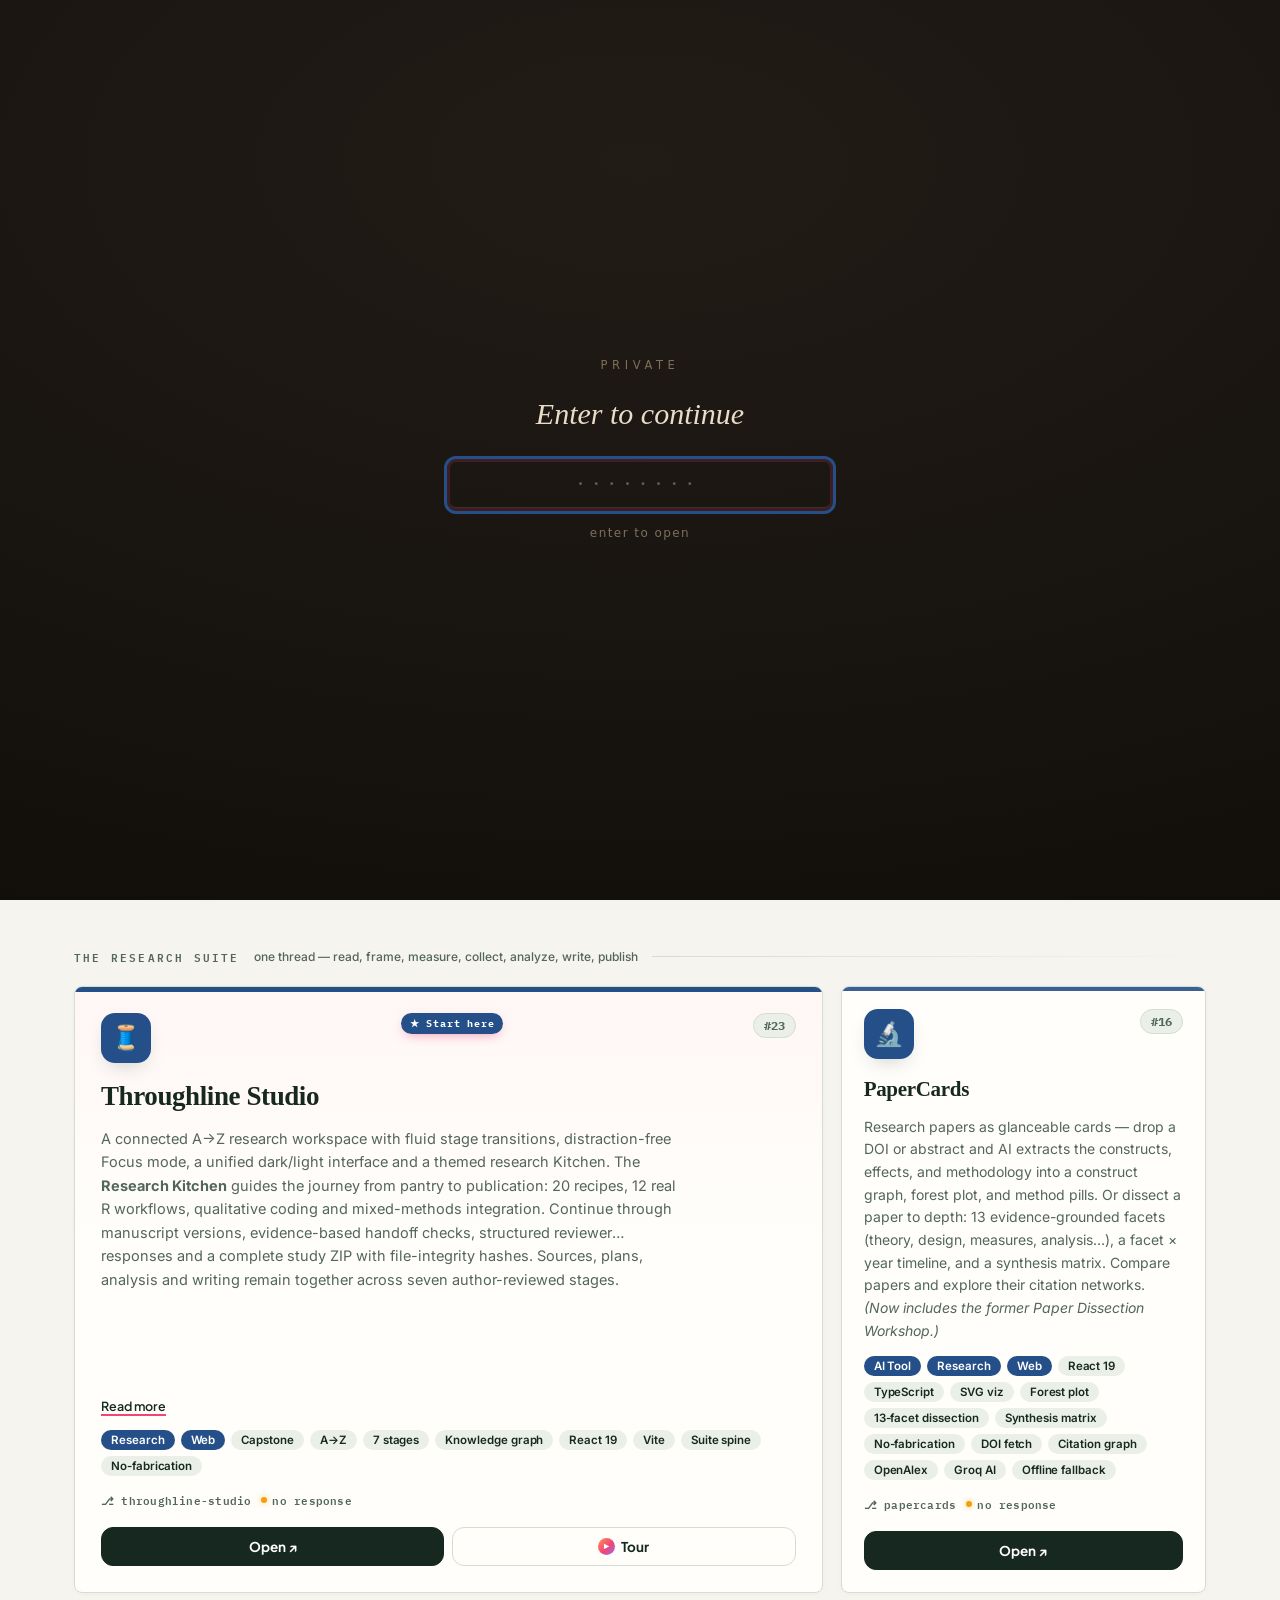
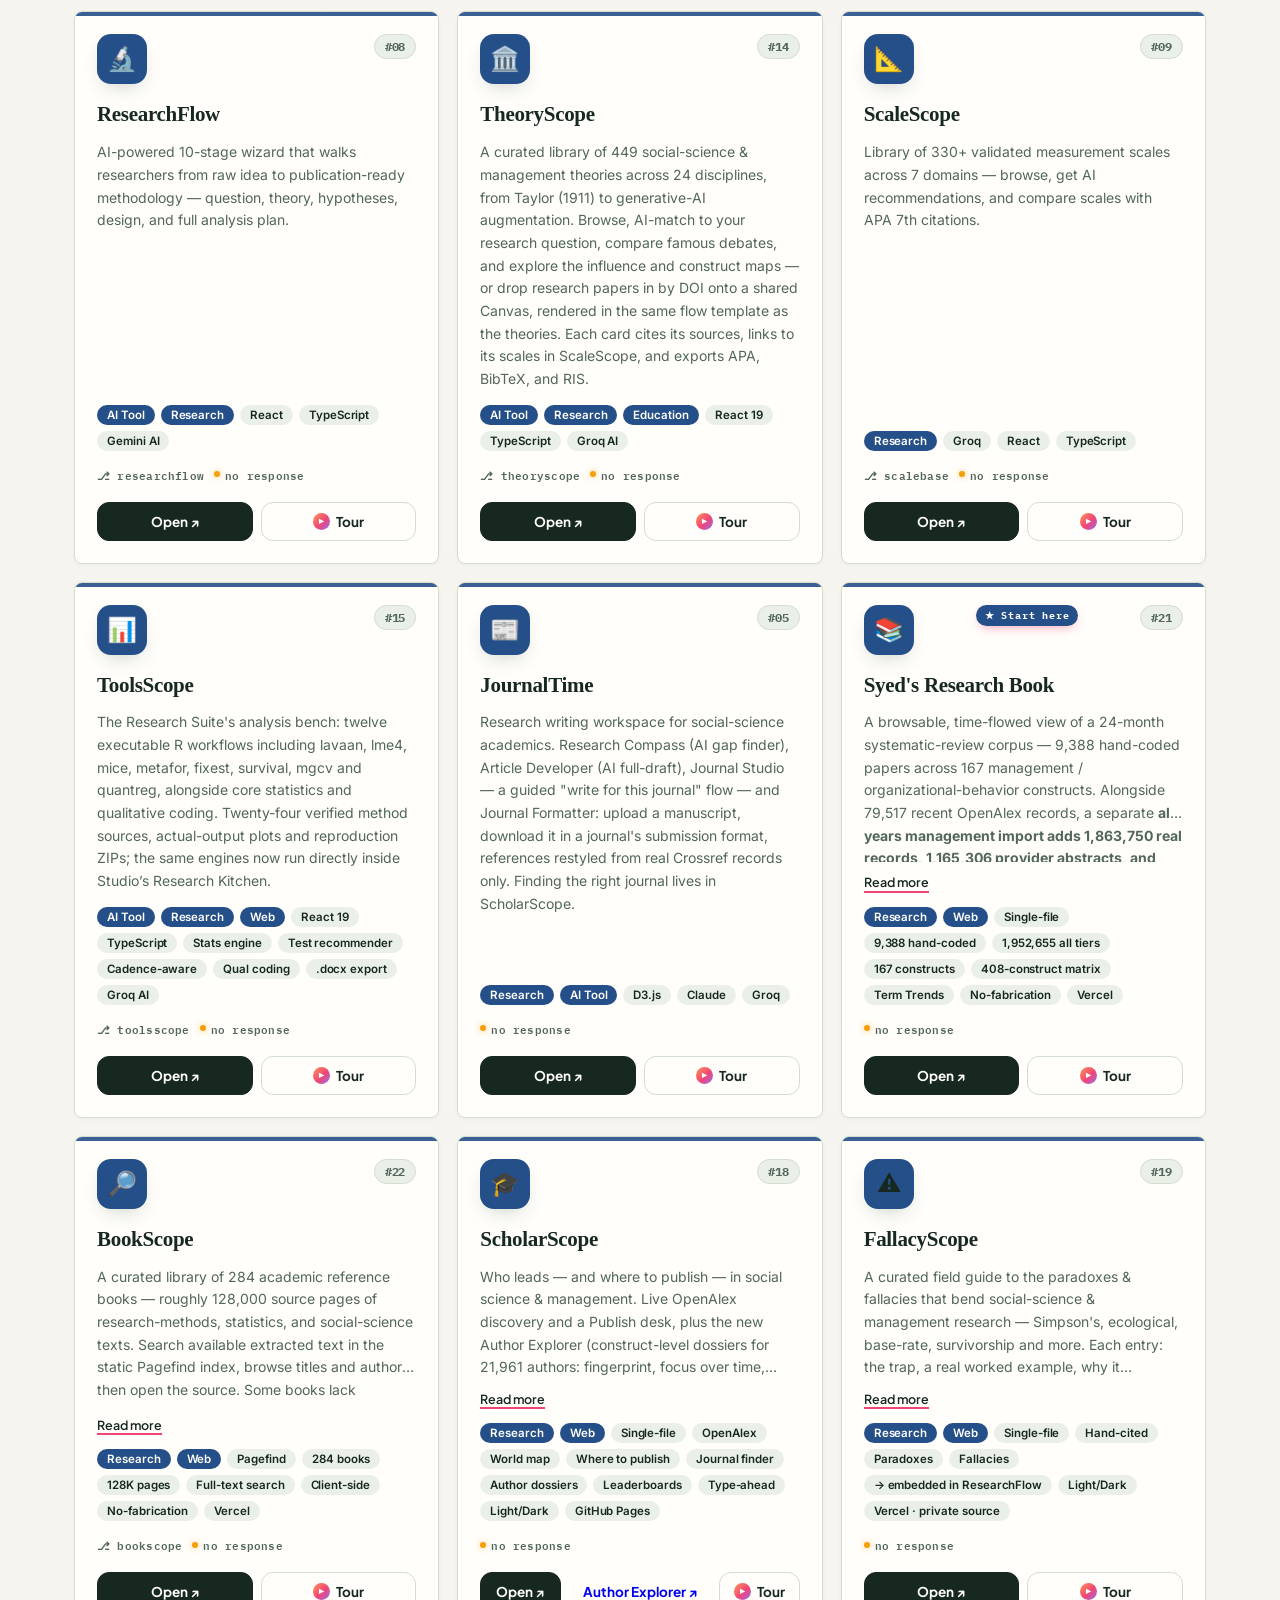
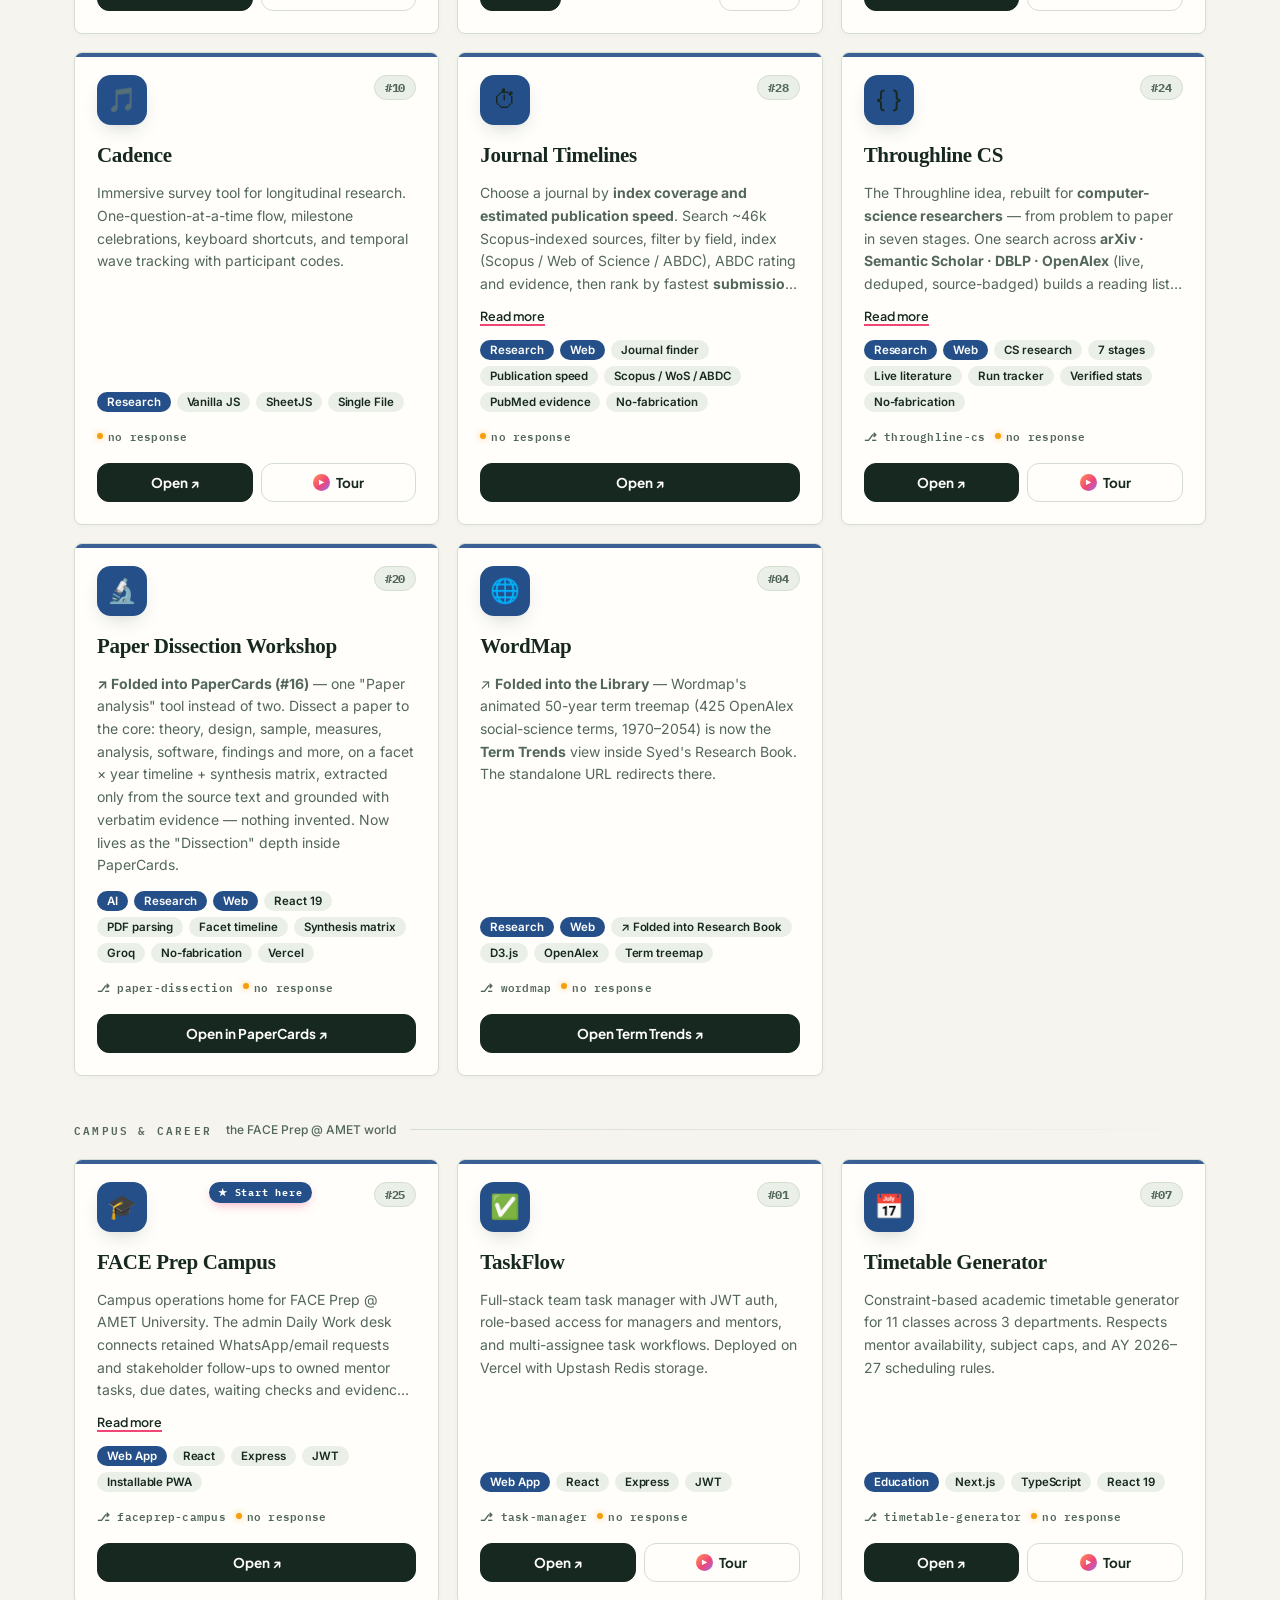
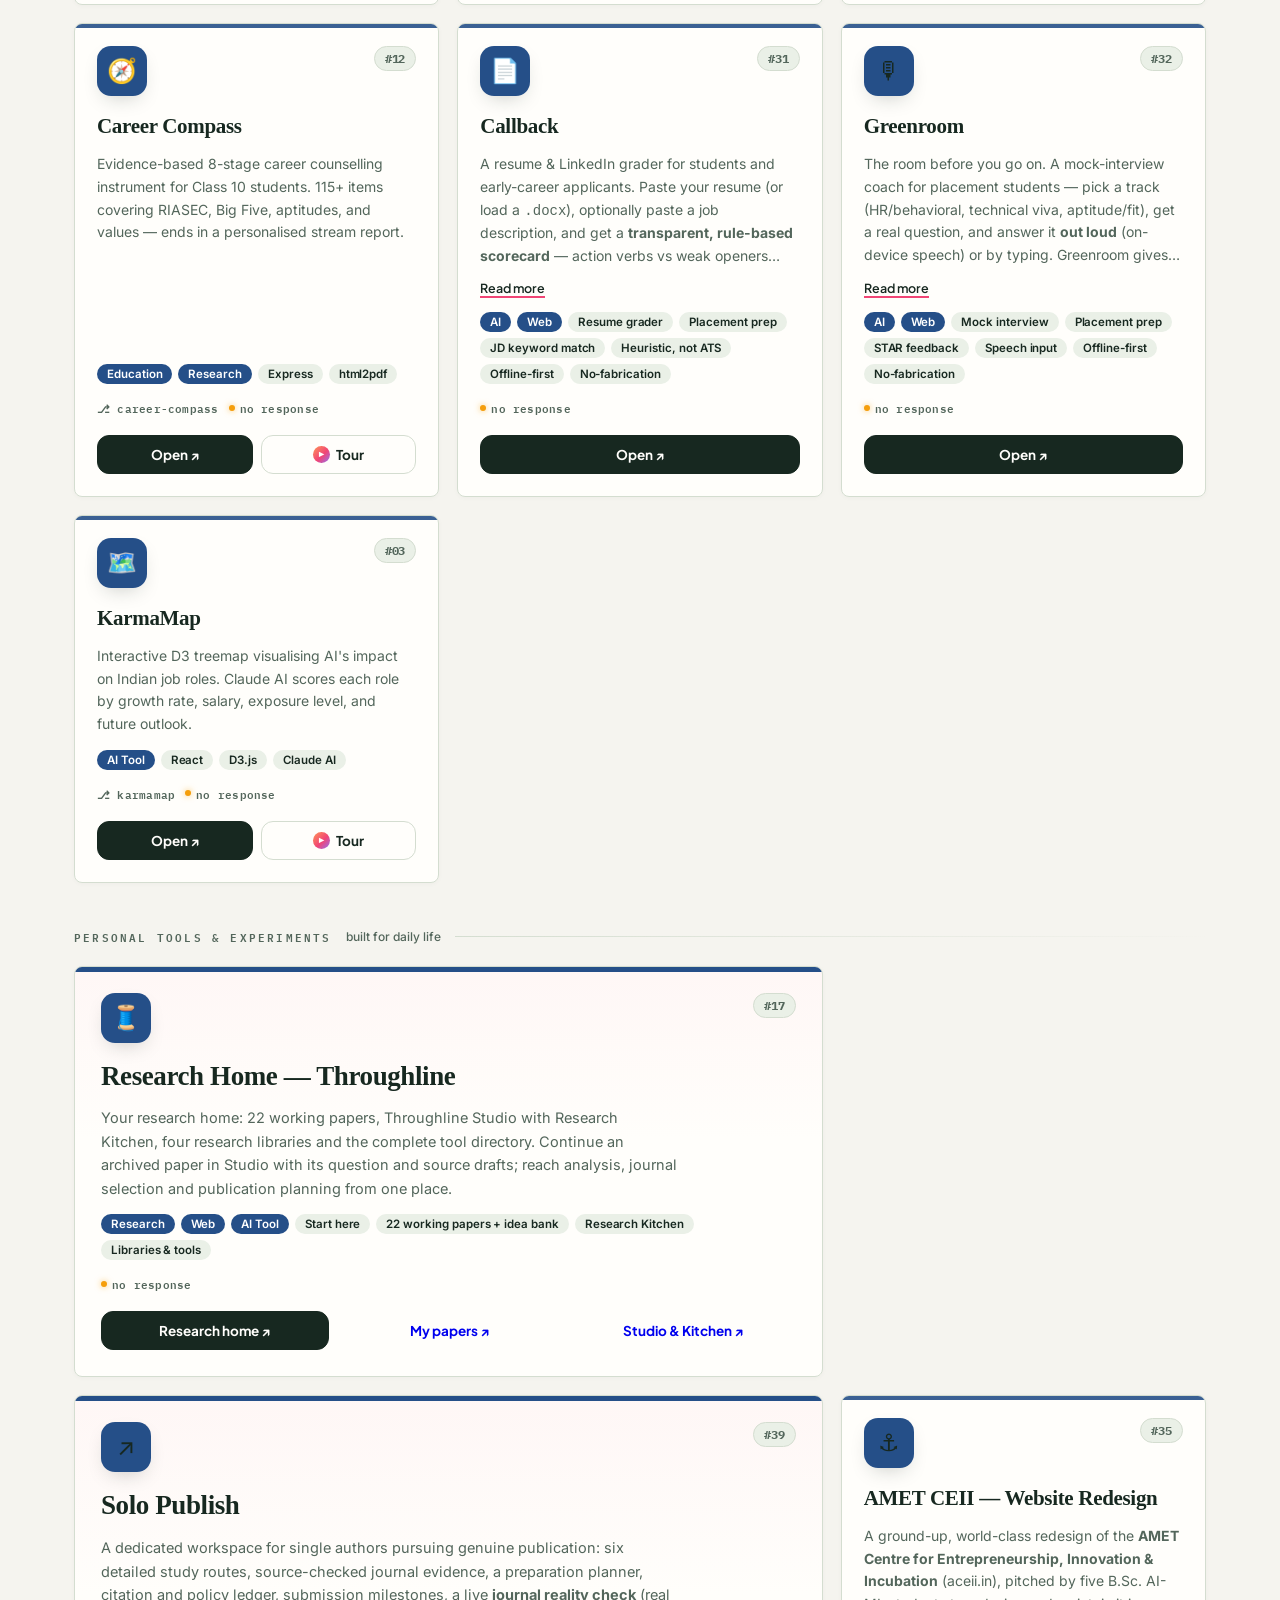
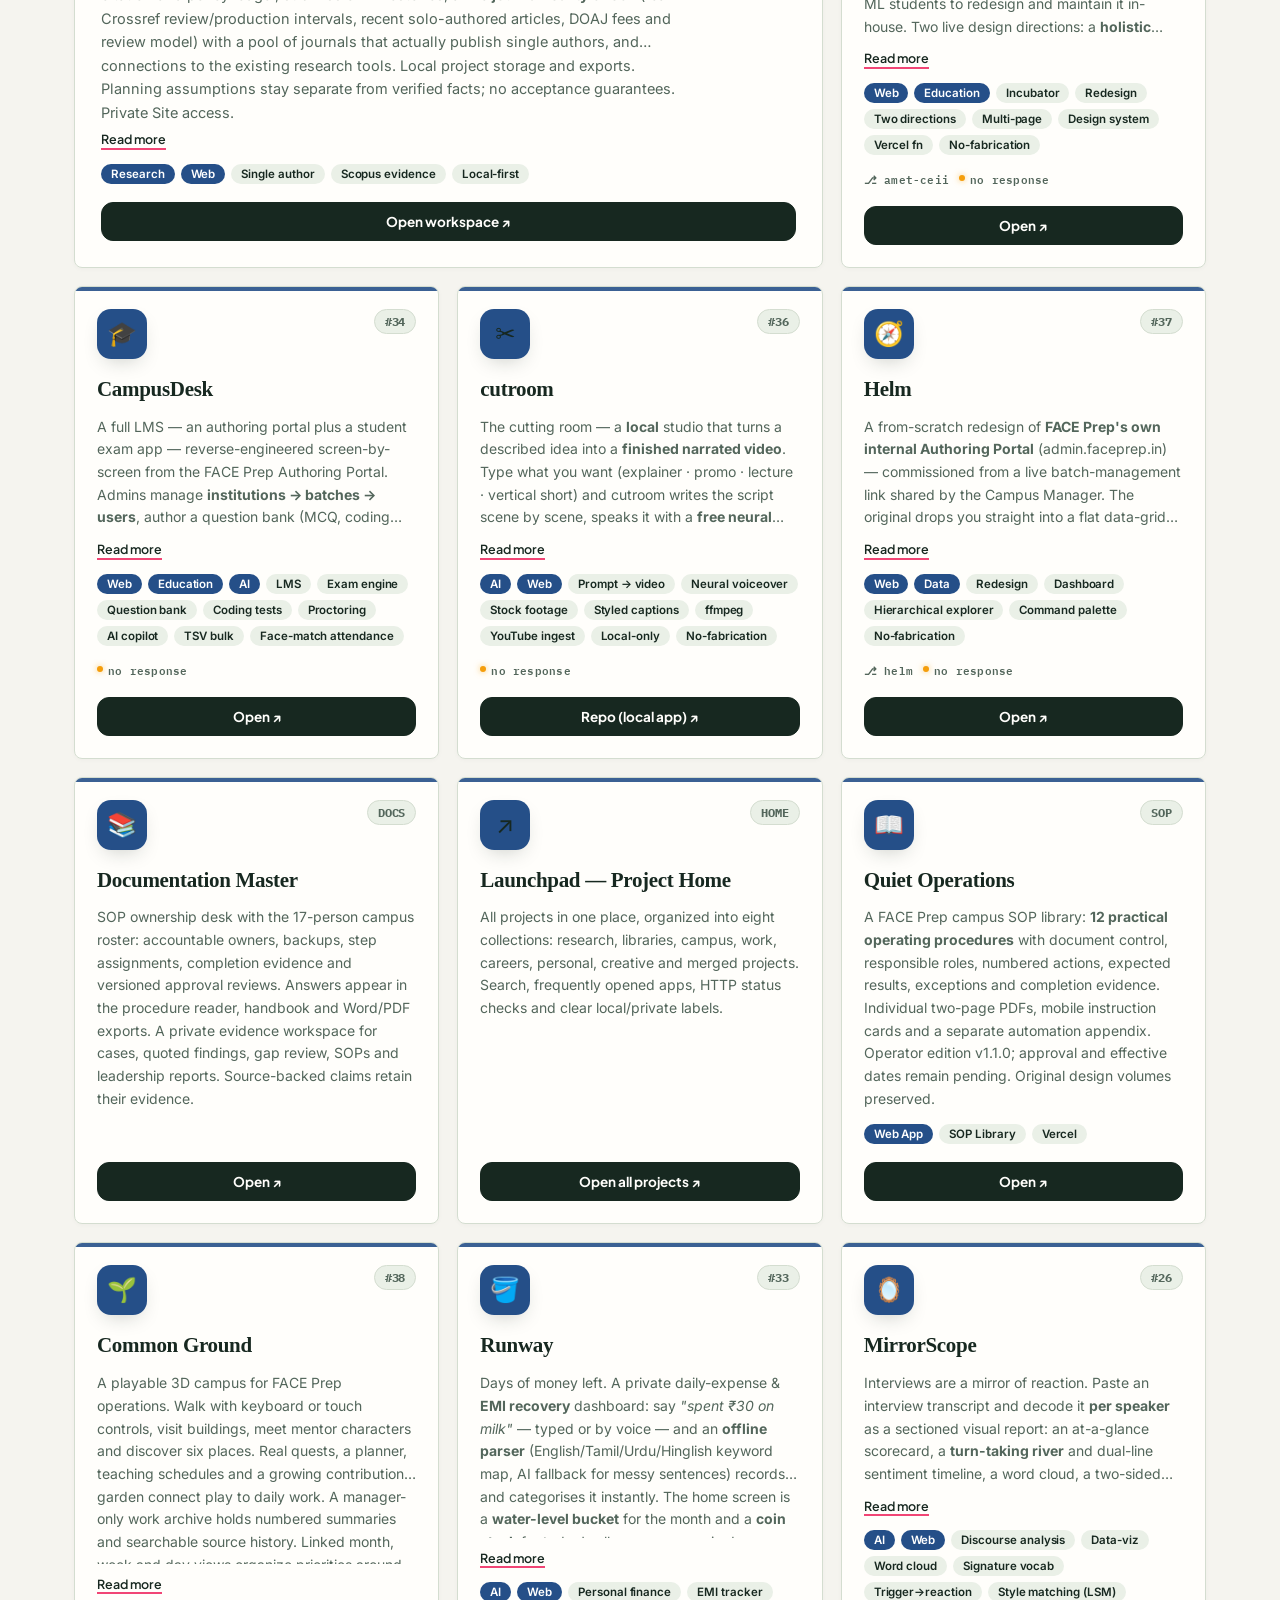
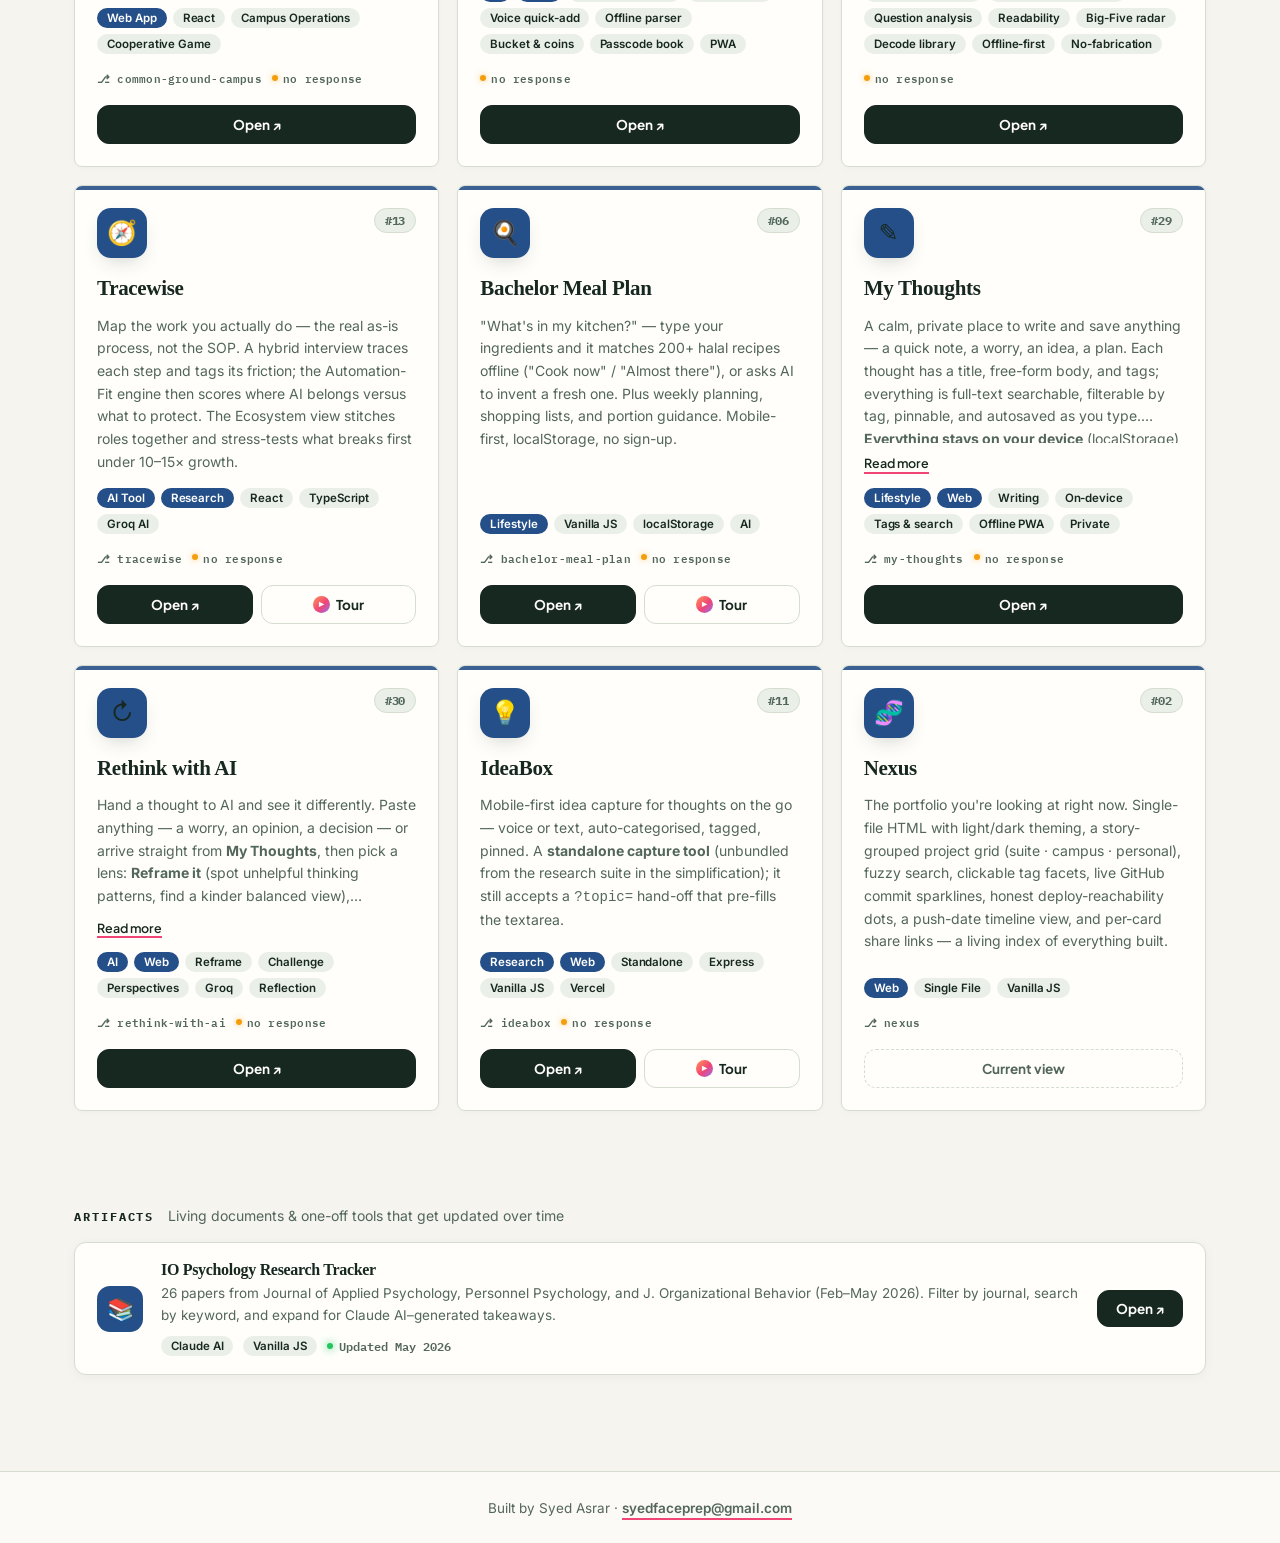
==== index.html @ e3b71770 "Point Research Book links at syeds-research-book.vercel.app (repo going private) Co-Authored-By: Cla" ====
<!DOCTYPE html>
<html data-product-design="2026" lang="en" data-theme="light">
<head>
  <meta charset="UTF-8">
  <meta name="viewport" content="width=device-width, initial-scale=1.0, viewport-fit=cover">
  <title>Nexus — Syed Asrar</title>
  <meta name="description" content="AI tools, research technology, and web applications by Syed Asrar — independently built projects spanning research methodology, productivity, and education.">
  <meta name="theme-color" content="#FBF7EF">
  <link rel="canonical" href="https://syahmedu.github.io/nexus/">
  <!-- Open Graph -->
  <meta property="og:type" content="website">
  <meta property="og:title" content="Nexus — Syed Asrar">
  <meta property="og:description" content="AI tools, research technology, and web applications by Syed Asrar — independently built projects spanning research methodology, productivity, and education.">
  <meta property="og:url" content="https://syahmedu.github.io/nexus/">
  <meta property="og:image" content="https://syahmedu.github.io/nexus/og.svg">
  <meta property="og:image:width" content="1200">
  <meta property="og:image:height" content="630">
  <meta property="og:site_name" content="Syed Asrar">
  <!-- Twitter -->
  <meta name="twitter:card" content="summary_large_image">
  <meta name="twitter:title" content="Nexus — Syed Asrar">
  <meta name="twitter:description" content="AI tools, research technology, and web applications — independently built projects.">
  <meta name="twitter:image" content="https://syahmedu.github.io/nexus/og.svg">
  <meta name="twitter:image:alt" content="Nexus — the portfolio of Syed Asrar: AI, research, and web projects.">
  <meta name="robots" content="index, follow, max-image-preview:large">
  <meta name="author" content="Syed Ahmed">
  <script type="application/ld+json">
  {
    "@context": "https://schema.org",
    "@type": "ProfilePage",
    "url": "https://syahmedu.github.io/nexus/",
    "name": "Nexus — Syed Asrar",
    "inLanguage": "en",
    "mainEntity": {
      "@type": "Person",
      "name": "Syed Asrar",
      "url": "https://syahmedu.github.io/nexus/",
      "description": "Builder of AI tools, research technology, and web applications — independently built projects across research methodology, productivity, and education.",
      "knowsAbout": ["research methodology", "AI applications", "social science", "web development"]
    }
  }
  </script>
  <link rel="icon" href="data:image/svg+xml,<svg xmlns='http://www.w3.org/2000/svg' viewBox='0 0 32 32'><rect width='32' height='32' rx='9' fill='url(%23g)'/><text x='50%25' y='56%25' dominant-baseline='middle' text-anchor='middle' font-family='system-ui' font-weight='900' font-size='18' fill='white'>N</text><defs><linearGradient id='g' x1='0' y1='0' x2='1' y2='1'><stop offset='0%25' stop-color='%23ff8a3d'/><stop offset='50%25' stop-color='%23f02e65'/><stop offset='100%25' stop-color='%237c3aed'/></linearGradient></defs></svg>" type="image/svg+xml">
  <link rel="preconnect" href="https://fonts.googleapis.com">
  <link rel="preconnect" href="https://fonts.gstatic.com" crossorigin>
  <link href="https://fonts.googleapis.com/css2?family=Fraunces:ital,opsz,wght,SOFT,WONK@0,9..144,400..700,0,0;1,9..144,400..600,0,1&family=Inter:wght@400;500;600;700&family=Plus+Jakarta+Sans:wght@500;600;700;800&family=IBM+Plex+Mono:wght@400;500;600&display=swap" rel="stylesheet">

  <!-- pre-paint theme to avoid flash -->
  <script>(function(){try{var t=localStorage.getItem('syed-theme');if(t==='dark'||t==='light')document.documentElement.setAttribute('data-theme',t);}catch(e){}})();</script>

  <style>
    *, *::before, *::after { margin: 0; padding: 0; box-sizing: border-box; }

    :root, [data-theme="light"] {
      --bg:        #FBF7EF;
      --bg-2:      #FFFFFF;
      --bg-soft:   #F3EEE3;
      --ink:       #0E0E18;
      --ink-2:     #3C3C48;
      --ink-3:     #6F6F7E;
      --muted:     #9C9CAB;
      --border:    rgba(14,14,24,.08);
      --border-strong: rgba(14,14,24,.14);
      --card:      #FFFFFF;
      --chip:      #F1ECDF;
      --chip-ink:  #4A4136;
      --shadow:    0 10px 30px -14px rgba(20,12,40,.12), 0 2px 6px rgba(20,12,40,.04);
      --shadow-h:  0 26px 60px -22px rgba(240,46,101,.30), 0 8px 20px rgba(20,12,40,.10);
      --ring:      rgba(240,46,101,.35);
      --grid-dot:  rgba(20,12,40,.05);
      --blob-1:    radial-gradient(circle, rgba(255,150,86,.46), transparent 65%);
      --blob-2:    radial-gradient(circle, rgba(241,69,117,.38), transparent 65%);
      --blob-3:    radial-gradient(circle, rgba(146,112,244,.34), transparent 65%);
    }
    [data-theme="dark"] {
      --bg:        #0A0A12;
      --bg-2:      #11111C;
      --bg-soft:   #161624;
      --ink:       #F4F2EC;
      --ink-2:     #C9C7C0;
      --ink-3:     #8B8A93;
      --muted:     #5F5E68;
      --border:    rgba(255,255,255,.08);
      --border-strong: rgba(255,255,255,.16);
      --card:      #15151F;
      --chip:      rgba(255,255,255,.06);
      --chip-ink:  #D6D4CC;
      --shadow:    0 10px 30px -14px rgba(0,0,0,.55), 0 2px 6px rgba(0,0,0,.30);
      --shadow-h:  0 30px 60px -22px rgba(240,46,101,.40), 0 8px 20px rgba(0,0,0,.55);
      --ring:      rgba(240,46,101,.45);
      --grid-dot:  rgba(255,255,255,.045);
      --blob-1:    radial-gradient(circle, rgba(255,150,86,.26), transparent 65%);
      --blob-2:    radial-gradient(circle, rgba(241,69,117,.24), transparent 65%);
      --blob-3:    radial-gradient(circle, rgba(146,112,244,.28), transparent 65%);
    }

    /* shared tokens — half-pastel: midway between original vivid and full pastel */
    :root {
      --grad-warm: linear-gradient(135deg,#FF9656 0%,#F14575 55%,#9270F4 100%);
      --grad-cool: linear-gradient(135deg,#40DDF2 0%,#9270F4 100%);
      --grad-sun:  linear-gradient(135deg,#FFC179 0%,#F17F3C 100%);
      --grad-pink: linear-gradient(135deg,#F47FBE 0%,#F14575 100%);
      --grad-mint: linear-gradient(135deg,#40DDF2 0%,#22C58D 100%);
      --grad-iris: linear-gradient(135deg,#9270F4 0%,#5592F7 100%);
      --r-sm: 10px; --r: 18px; --r-lg: 24px; --r-xl: 32px;
    }

    html { scroll-behavior: smooth; }
    body {
      background: var(--bg);
      color: var(--ink-2);
      font-family: 'Inter', system-ui, sans-serif;
      min-height: 100vh;
      overflow-x: hidden;
      -webkit-font-smoothing: antialiased;
      transition: background-color .3s ease, color .3s ease;
    }

    /* ── Decorative background blobs + dot grid ─────────────── */
    .bg-fx {
      position: fixed; inset: 0; z-index: 0; pointer-events: none; overflow: hidden;
    }
    .blob {
      position: absolute; border-radius: 50%; filter: blur(80px); opacity: 1;
      transition: opacity .3s ease;
    }
    .b1 { width: 540px; height: 540px; background: var(--blob-1); top: -180px; left: -120px; animation: drift1 26s ease-in-out infinite; }
    .b2 { width: 640px; height: 640px; background: var(--blob-2); bottom: -260px; right: -180px; animation: drift2 32s ease-in-out infinite; }
    .b3 { width: 460px; height: 460px; background: var(--blob-3); top: 40%; left: 55%; animation: drift3 38s ease-in-out infinite; }
    @keyframes drift1 { 0%,100%{transform:translate(0,0) scale(1)} 50%{transform:translate(60px,80px) scale(1.08)} }
    @keyframes drift2 { 0%,100%{transform:translate(0,0) scale(1)} 50%{transform:translate(-80px,-60px) scale(1.06)} }
    @keyframes drift3 { 0%,100%{transform:translate(-50%,-50%) scale(1)} 50%{transform:translate(-50%,-50%) scale(1.18)} }
    .dots {
      position: absolute; inset: 0;
      background-image: radial-gradient(var(--grid-dot) 1px, transparent 1px);
      background-size: 28px 28px;
    }

    .wrap {
      position: relative; z-index: 1;
      max-width: 1180px; margin: 0 auto; padding: 0 24px;
    }

    /* ── Syed Brand Bar (themed) ───────────────────────────── */
    .syed-bar {
      position: sticky; top: 0; z-index: 9999;
      display: flex; align-items: center; gap: 12px;
      padding: 0 22px; height: 52px;
      background: color-mix(in srgb, var(--bg-2) 78%, transparent);
      backdrop-filter: blur(20px) saturate(150%);
      -webkit-backdrop-filter: blur(20px) saturate(150%);
      border-bottom: 1px solid var(--border);
      font-family: 'Plus Jakarta Sans', 'Inter', system-ui, sans-serif;
      transition: background-color .3s ease, border-color .3s ease;
    }
    .syed-bar-logo { display: flex; align-items: center; gap: 10px; text-decoration: none; transition: opacity .15s; }
    .syed-bar-logo:hover { opacity: .8; }
    .syed-mark {
      width: 30px; height: 30px; border-radius: 9px;
      background: var(--grad-warm);
      display: inline-flex; align-items: center; justify-content: center;
      font-size: .82rem; font-weight: 800; color: #fff; flex-shrink: 0;
      box-shadow: 0 4px 14px -4px rgba(240,46,101,.55);
      animation: markPulse 5s ease-in-out infinite;
    }
    @keyframes markPulse { 0%,100%{box-shadow:0 4px 14px -4px rgba(240,46,101,.45)} 50%{box-shadow:0 6px 24px -4px rgba(124,58,237,.55)} }
    .syed-name { font-size: .95rem; font-weight: 800; color: var(--ink); letter-spacing: -.02em; }
    .syed-divider { width: 1px; height: 18px; background: var(--border); margin: 0 4px; flex-shrink: 0; }
    .syed-project { font-size: .78rem; color: var(--ink-3); font-weight: 500; letter-spacing: .01em; overflow: hidden; text-overflow: ellipsis; white-space: nowrap; flex: 1; min-width: 0; }
    .syed-links { display: flex; align-items: center; margin-left: auto; gap: 2px; flex-shrink: 0; }
    .syed-link {
      font-size: .78rem; font-weight: 600; color: var(--ink-3);
      text-decoration: none; padding: 6px 12px; border-radius: 999px;
      transition: color .15s, background .15s; white-space: nowrap;
    }
    .syed-link:hover { color: var(--ink); background: var(--bg-soft); }
    .syed-link-all {
      font-weight: 700; color: #fff !important;
      background: var(--grad-warm);
      padding: 6px 14px; border-radius: 999px;
      box-shadow: 0 6px 16px -6px rgba(240,46,101,.55);
    }
    .syed-link-all:hover { opacity: .9; background: var(--grad-warm); }
    .theme-toggle {
      width: 34px; height: 34px; border-radius: 999px;
      display: inline-flex; align-items: center; justify-content: center;
      background: var(--bg-soft); border: 1px solid var(--border);
      color: var(--ink-2); cursor: pointer; font-size: 1rem;
      transition: background .15s, color .15s, transform .2s;
      margin-left: 4px; flex-shrink: 0;
    }
    .theme-toggle:hover { color: var(--ink); transform: rotate(15deg); }
    .theme-toggle .sun, .theme-toggle .moon { display: none; }
    [data-theme="light"] .theme-toggle .moon { display: inline; }
    [data-theme="dark"] .theme-toggle .sun { display: inline; }
    @media(max-width:760px){
      .syed-links { display: none; }
      .syed-bar { padding: 0 14px; }
    }

    /* ── Hero ──────────────────────────────────────────────── */
    .hero { padding: 96px 0 56px; text-align: left; max-width: 920px; }
    .hero-pill {
      display: inline-flex; align-items: center; gap: 8px;
      padding: 7px 14px; border-radius: 999px;
      background: var(--bg-2); border: 1px solid var(--border);
      font-size: .72rem; font-weight: 700; color: var(--ink-2);
      text-transform: uppercase; letter-spacing: .14em;
      margin-bottom: 28px; box-shadow: var(--shadow);
    }
    .hero-pill::before {
      content: ''; width: 7px; height: 7px; border-radius: 50%;
      background: var(--grad-warm);
      box-shadow: 0 0 12px rgba(240,46,101,.6);
    }
    .hero-h {
      font-family: 'Plus Jakarta Sans', system-ui, sans-serif;
      font-size: clamp(48px, 9vw, 104px);
      font-weight: 800; letter-spacing: -.04em; line-height: .98;
      color: var(--ink); margin-bottom: 22px;
    }
    .hero-h .grad {
      font-family: 'Fraunces', Georgia, serif; font-style: italic; font-weight: 500;
      font-variation-settings: 'SOFT' 100, 'WONK' 1; letter-spacing: -.02em;
      background: var(--grad-warm);
      -webkit-background-clip: text; background-clip: text; -webkit-text-fill-color: transparent;
      color: transparent;
    }
    .hero-h .grad-cool {
      font-family: 'Fraunces', Georgia, serif; font-style: italic; font-weight: 500;
      font-variation-settings: 'SOFT' 100, 'WONK' 1; letter-spacing: -.02em;
      background: var(--grad-iris);
      -webkit-background-clip: text; background-clip: text; -webkit-text-fill-color: transparent;
      color: transparent;
    }
    .hero-p {
      font-size: clamp(16px, 1.5vw, 19px); color: var(--ink-2);
      max-width: 560px; line-height: 1.65; margin-bottom: 36px;
    }

    .stats {
      display: flex; gap: 14px; flex-wrap: wrap; margin-bottom: 8px;
    }
    /* SYED-CONCEPT · latest-push live line */
    .latest-push {
      display: inline-flex; align-items: center; gap: 8px; margin: 14px 0 0;
      font-family: var(--font-mono); font-size: 12px; letter-spacing: .04em; color: var(--ink-2);
    }
    .latest-push b { color: var(--ink); font-weight: 600; }
    .latest-push .lp-dot {
      width: 7px; height: 7px; border-radius: 50%; flex: none;
      background: linear-gradient(135deg, #FF9656, #F14575);
      box-shadow: 0 0 0 3px rgba(241,69,117,.15);
      animation: lp-breathe 2.6s ease-in-out infinite;
    }
    @keyframes lp-breathe { 0%,100% { box-shadow: 0 0 0 3px rgba(241,69,117,.14); } 50% { box-shadow: 0 0 0 6px rgba(241,69,117,.05); } }
    @media (prefers-reduced-motion: reduce) { .latest-push .lp-dot { animation: none; } }
    /* SYED-CONCEPT · Index Observatory pulse strip */
    .pulse-wrap { margin-top: 18px; max-width: 560px; }
    .pulse-strip { display: flex; align-items: flex-end; gap: 2px; height: 44px; }
    .pulse-strip i {
      flex: 1; min-width: 2px; border-radius: 1.5px 1.5px 0 0;
      background: linear-gradient(180deg, #F14575, #9270F4);
      transform-origin: bottom;
    }
    .pulse-strip i.zero { background: var(--border); height: 2px !important; opacity: .6; }
    .pulse-cap {
      margin-top: 7px; font-family: var(--font-mono); font-size: 11px;
      letter-spacing: .04em; color: var(--ink-2);
    }
    .pulse-cap b { color: var(--ink); font-weight: 600; }
    @media (prefers-reduced-motion: no-preference) {
      .pulse-strip i { animation: pulse-grow .5s cubic-bezier(.2,.7,.2,1) both; animation-delay: calc(var(--i) * 6ms); }
      @keyframes pulse-grow { from { transform: scaleY(0); } to { transform: scaleY(1); } }
    }
    /* Index Observatory: bodies glow by push recency (real pushed_at data) */
    .card.orbit-hot { box-shadow: 0 0 0 1px rgba(241,69,117,.35), 0 8px 30px -10px rgba(241,69,117,.35); }
    .card.orbit-warm { box-shadow: 0 0 0 1px rgba(146,112,244,.28), 0 8px 26px -12px rgba(146,112,244,.3); }
    .stat {
      display: flex; align-items: center; gap: 14px;
      padding: 14px 22px; border-radius: var(--r);
      background: var(--card); border: 1px solid var(--border);
      box-shadow: var(--shadow);
    }
    .stat-n {
      font-family: 'Plus Jakarta Sans', system-ui, sans-serif;
      font-size: 28px; font-weight: 800; color: var(--ink);
      letter-spacing: -.04em; line-height: 1;
    }
    .stat-l { font-size: 13px; color: var(--ink-3); font-weight: 500; line-height: 1.2; }

    /* ── Editorial index rule ──────────────────────────────── */
    .index-rule {
      display: flex; align-items: center; gap: 16px;
      margin-top: 48px;
    }
    .index-rule::before, .index-rule::after {
      content: ''; flex: 1; height: 1px;
      background: linear-gradient(90deg, transparent, var(--border-strong));
    }
    .index-rule::after { background: linear-gradient(90deg, var(--border-strong), transparent); }
    .index-rule span {
      font-family: var(--font-mono); font-size: 11px; font-weight: 600;
      letter-spacing: .22em; text-transform: uppercase; color: var(--ink-3);
    }
    /* syed-bose: circle-arrow motif, after bosefellows.mit.edu (static, calm) */
    .circle-arrow {
      position: relative; display: inline-block; flex: none;
      width: 20px; height: 20px; border: 2px solid var(--ink-3); border-radius: 50%;
    }
    .circle-arrow::before, .circle-arrow::after {
      content: ''; position: absolute; left: 5px; width: 7px; height: 1.5px;
      border-radius: 1px; background: var(--ink-3);
    }
    .circle-arrow::before { top: 11px; transform: rotate(-45deg); }
    .circle-arrow::after  { top: 6px; transform: rotate(45deg); }

    /* ── Filter ────────────────────────────────────────────── */
    .filter { padding: 18px 0 28px; }
    .filter-bar { display: flex; gap: 8px; flex-wrap: wrap; align-items: center; }
    .fb {
      padding: 9px 18px; border-radius: 999px;
      border: 1px solid var(--border); background: var(--card);
      color: var(--ink-2); font-size: 13px; font-weight: 600;
      cursor: pointer; font-family: inherit;
      transition: all .2s;
    }
    .fb:hover { border-color: var(--border-strong); color: var(--ink); transform: translateY(-1px); }
    .fb.active {
      background: var(--ink); color: var(--bg-2);
      border-color: var(--ink);
      box-shadow: 0 6px 18px -6px var(--ink);
    }
    .fb-count { display: inline-block; margin-left: 7px; font-size: 11px; font-weight: 700; opacity: .55; font-family: var(--font-mono); }
    .fb.active .fb-count { opacity: .85; }

    /* ── Search ────────────────────────────────────────────── */
    .search-wrap { position: relative; display: flex; align-items: center; margin-left: auto; flex: 1 1 200px; max-width: 300px; min-width: 160px; }
    .search-ico { position: absolute; left: 14px; font-size: 14px; color: var(--ink-3); pointer-events: none; line-height: 1; }
    .search-input {
      width: 100%; padding: 10px 40px 10px 36px; border-radius: 999px;
      border: 1px solid var(--border); background: var(--card); color: var(--ink);
      font-family: inherit; font-size: 13px; font-weight: 500;
      transition: border-color .2s, box-shadow .2s, background .2s;
    }
    .search-input::placeholder { color: var(--muted); }
    .search-input:focus { border-color: var(--border-strong); }
    .search-input::-webkit-search-cancel-button { -webkit-appearance: none; appearance: none; }
    .search-kbd {
      position: absolute; right: 12px; font-family: var(--font-mono); font-size: 11px;
      color: var(--ink-3); border: 1px solid var(--border); border-radius: 6px;
      padding: 1px 7px; background: var(--bg-soft); pointer-events: none; transition: opacity .15s;
    }
    .search-input:focus ~ .search-kbd, .search-wrap.has-text .search-kbd { opacity: 0; }
    .search-clear {
      position: absolute; right: 8px; width: 24px; height: 24px; border-radius: 50%;
      border: none; background: var(--bg-soft); color: var(--ink-2); cursor: pointer;
      display: none; align-items: center; justify-content: center; font-size: 12px; line-height: 1;
    }
    .search-wrap.has-text .search-clear { display: inline-flex; }
    .search-clear:hover { background: var(--chip); color: var(--ink); }

    .results-note { font-family: var(--font-mono); font-size: 11px; color: var(--ink-3); letter-spacing: .03em; margin-top: 14px; min-height: 14px; }
    .empty-state { display: none; text-align: center; padding: 64px 20px 96px; color: var(--ink-3); }
    .empty-state.show { display: block; }
    .empty-state .es-emoji { font-size: 44px; margin-bottom: 12px; }
    .empty-state .es-title { font-family: var(--font-display); font-weight: 600; font-size: 22px; color: var(--ink); margin-bottom: 6px; }
    .es-reset { background: none; border: none; color: var(--ink); font-weight: 700; text-decoration: underline; text-underline-offset: 3px; cursor: pointer; font: inherit; }
    @media (max-width: 640px) {
      .search-wrap { margin-left: 0; max-width: none; flex-basis: 100%; order: 99; }
      .search-input { min-height: 44px; }
    }

    /* ── Grid ──────────────────────────────────────────────── */
    .grid {
      display: grid;
      grid-template-columns: repeat(3, 1fr);
      gap: 18px;
      padding-bottom: 96px;
    }
    @media (max-width: 920px) { .grid { grid-template-columns: repeat(2, 1fr); } }
    @media (max-width: 560px) { .grid { grid-template-columns: 1fr; } }

    /* ── Project Card (Storytale-style) ────────────────────── */
    .card {
      position: relative; border-radius: var(--r-lg);
      background: var(--card); border: 1px solid var(--border);
      padding: 22px;
      display: flex; flex-direction: column; gap: 14px;
      overflow: hidden; box-shadow: var(--shadow);
      transition:
        transform .35s cubic-bezier(.17,.67,.3,1.15),
        box-shadow .3s ease,
        border-color .25s ease,
        opacity .5s ease, translate .5s ease;
      opacity: 0; translate: 0 24px;
    }
    .card.in { opacity: 1; translate: 0 0; }
    .card.off { display: none; }
    .card:hover {
      transform: translateY(-8px) !important;
      box-shadow: var(--shadow-h);
      border-color: var(--border-strong);
    }
    /* gradient tab on top */
    .card::before {
      content: ''; position: absolute; top: 0; left: 0; right: 0; height: 4px;
      background: var(--card-grad, var(--grad-warm));
      opacity: .9;
    }

    .c-top { display: flex; align-items: flex-start; justify-content: space-between; gap: 10px; }
    .c-ico {
      width: 50px; height: 50px; border-radius: 14px;
      background: var(--card-grad, var(--grad-warm));
      display: inline-flex; align-items: center; justify-content: center;
      font-size: 24px; line-height: 1;
      box-shadow: 0 8px 20px -8px color-mix(in srgb, var(--ink) 25%, transparent);
    }
    .c-num {
      font-family: 'Plus Jakarta Sans', system-ui, sans-serif;
      font-size: 12px; font-weight: 700; color: var(--ink-3);
      padding: 4px 10px; border-radius: 999px;
      background: var(--bg-soft); border: 1px solid var(--border);
      letter-spacing: -.01em;
    }
    .c-title {
      font-family: 'Plus Jakarta Sans', system-ui, sans-serif;
      font-size: 21px; font-weight: 800; color: var(--ink);
      letter-spacing: -.025em; line-height: 1.18; margin-top: 4px;
    }
    .c-desc { font-size: 14px; color: var(--ink-2); line-height: 1.62; flex: 1; }

    .c-tags { display: flex; flex-wrap: wrap; gap: 6px; }
    .tag, .cat {
      font-size: 11.5px; font-weight: 600;
      padding: 3px 10px; border-radius: 999px;
      letter-spacing: -.005em;
    }
    .tag { background: var(--chip); color: var(--chip-ink); }
    .cat { color: #fff; }
    html[data-theme="dark"] .cat { color: var(--bg); }  /* product-design paints pills a light accent in dark mode */
    .cp { background: var(--grad-iris); }
    .cb, .cw { background: var(--grad-mint); }  /* cw = "Web" on newer cards; was unstyled (white text on nothing) */
    .ct { background: var(--grad-pink); }
    .ca, .cc, .ce { background: var(--grad-sun); }

    .c-meta {
      display: flex; align-items: center; gap: 10px; flex-wrap: wrap;
      font-size: 11.5px; color: var(--ink-3); font-weight: 600;
      min-height: 18px;
    }
    .c-meta .live-dot { width: 6px; height: 6px; border-radius: 50%; background: #22c55e; box-shadow: 0 0 8px #22c55e; animation: live 2.2s ease-in-out infinite; flex-shrink: 0; display: inline-block; }
    .c-meta .dot-stale { background: #94a3b8; box-shadow: 0 0 8px rgba(148,163,184,.5); }
    .c-meta .dot-cold { background: #cbd5e1; box-shadow: none; animation: none; }
    .c-meta a { color: var(--ink-3); text-decoration: none; display: inline-flex; align-items: center; gap: 6px; transition: color .15s; }
    .c-meta a:hover { color: var(--ink); }
    .c-meta .pulse { display: inline-flex; align-items: center; gap: 6px; }
    .c-meta .loading-bar {
      width: 60px; height: 8px; border-radius: 4px;
      background: linear-gradient(90deg, var(--bg-soft) 0%, var(--chip) 50%, var(--bg-soft) 100%);
      background-size: 200% 100%;
      animation: shimmer 1.4s linear infinite;
    }
    @keyframes shimmer { 0%{background-position: 200% 0} 100%{background-position: -200% 0} }

    .c-links { display: flex; gap: 8px; margin-top: 4px; }
    .lnk {
      flex: 1; display: inline-flex; align-items: center; justify-content: center; gap: 6px;
      padding: 10px 14px; border-radius: 12px;
      font-size: 13.5px; font-weight: 700;
      text-decoration: none; transition: all .2s; white-space: nowrap;
      font-family: 'Plus Jakarta Sans', system-ui, sans-serif;
    }
    .lp { background: var(--ink); color: var(--bg-2); border: 1px solid var(--ink); }
    .lp:hover { transform: translateY(-1px); box-shadow: 0 10px 22px -8px var(--ink); }
    .lg { background: transparent; color: var(--ink); border: 1px solid var(--border-strong); }
    .lg:hover { background: var(--bg-soft); }
    /* The hub's own card — non-interactive; you're already viewing it. */
    .lnk-current { background: transparent; color: var(--ink-3); border: 1px dashed var(--border-strong); cursor: default; pointer-events: none; }

    /* narrated tour videos (throughline-media) — button injected per card by the TOURS script */
    .ltour { background: transparent; color: var(--ink); border: 1px solid var(--border-strong); cursor: pointer; font: inherit; font-weight: 700; font-size: 13.5px; font-family: 'Plus Jakarta Sans', system-ui, sans-serif; }
    .ltour:hover { background: var(--bg-soft); }
    .ltour .tplay { display: inline-grid; place-items: center; width: 17px; height: 17px; border-radius: 999px; background: linear-gradient(135deg, #FF9656, #F14575 55%, #9270F4); color: #fff; font-size: 7px; line-height: 1; }
    .tour-box { position: fixed; inset: 0; z-index: 99999; background: rgba(8,5,14,.72); -webkit-backdrop-filter: blur(4px); backdrop-filter: blur(4px); display: grid; place-items: center; padding: 24px; }
    .tour-wrap { width: min(1100px, 94vw); display: flex; flex-direction: column; gap: 10px; }
    .tour-wrap video { width: 100%; border-radius: 16px; border: 1px solid rgba(203,184,232,.3); background: #000; }
    .tour-x { align-self: flex-end; padding: 6px 14px; border-radius: 999px; border: 1px solid rgba(203,184,232,.4); background: transparent; color: #cbb8e8; font: 600 13px/1 'Plus Jakarta Sans', system-ui, sans-serif; cursor: pointer; }

    /* ── Featured card — the capstone gets editorial weight ── */
    .card.featured {
      background: linear-gradient(180deg, color-mix(in srgb, var(--card) 96%, #F14575), var(--card) 42%);
      border-color: color-mix(in srgb, #F14575 16%, var(--border));
    }
    .card.featured::before { height: 5px; opacity: 1; }
    @media (min-width: 921px) {
      .card.featured { grid-column: span 2; padding: 26px; }
      .card.featured .c-title { font-size: 27px; }
      .card.featured .c-desc { font-size: 14.5px; max-width: 64ch; }
    }

    /* per-card gradient palette assignments */
    .g-warm { --card-grad: var(--grad-warm); }
    .g-cool { --card-grad: var(--grad-iris); }
    .g-mint { --card-grad: var(--grad-mint); }
    .g-pink { --card-grad: var(--grad-pink); }
    .g-sun  { --card-grad: var(--grad-sun); }
    .g-cyan { --card-grad: var(--grad-cool); }

    /* ── Artifacts ─────────────────────────────────────────── */
    .artifacts-section { padding-bottom: 96px; }
    .artifacts-hdr {
      display: flex; align-items: baseline; gap: 14px;
      margin-bottom: 18px;
    }
    .artifacts-title {
      font-family: 'Plus Jakarta Sans', system-ui, sans-serif;
      font-size: 12px; font-weight: 800; color: var(--ink);
      text-transform: uppercase; letter-spacing: .16em;
    }
    .artifacts-sub { font-size: 14px; color: var(--ink-3); }
    .artifacts-list { display: flex; flex-direction: column; gap: 12px; }
    .a-card {
      border-radius: var(--r-lg); border: 1px solid var(--border);
      background: var(--card); box-shadow: var(--shadow);
      padding: 18px 22px;
      display: flex; align-items: center; gap: 18px;
      transition: box-shadow .25s, transform .25s, border-color .2s;
    }
    .a-card:hover { transform: translateY(-2px); box-shadow: var(--shadow-h); border-color: var(--border-strong); }
    .a-ico {
      width: 46px; height: 46px; border-radius: 13px;
      background: var(--grad-warm);
      display: inline-flex; align-items: center; justify-content: center;
      font-size: 22px; flex-shrink: 0;
    }
    .a-body { flex: 1; min-width: 0; }
    .a-title { font-family: 'Plus Jakarta Sans', system-ui, sans-serif; font-size: 16px; font-weight: 800; color: var(--ink); letter-spacing: -.02em; }
    .a-desc { font-size: 13.5px; color: var(--ink-2); line-height: 1.6; margin-top: 4px; }
    .a-meta { display: flex; align-items: center; gap: 10px; margin-top: 10px; flex-wrap: wrap; }
    .a-updated { font-size: 12px; font-weight: 600; color: var(--ink-3); display: inline-flex; align-items: center; gap: 6px; }
    .live-dot { width: 6px; height: 6px; border-radius: 50%; background: #22c55e; box-shadow: 0 0 8px #22c55e; animation: live 2.2s ease-in-out infinite; flex-shrink: 0; }
    @keyframes live { 0%,100%{opacity:1;transform:scale(1)} 50%{opacity:.4;transform:scale(.7)} }
    .a-actions { flex-shrink: 0; }
    .a-actions .lnk { padding: 9px 18px; }

    /* ── Footer ────────────────────────────────────────────── */
    footer {
      position: relative; z-index: 1;
      border-top: 1px solid var(--border);
      padding: 28px 24px; text-align: center;
      background: color-mix(in srgb, var(--bg-2) 60%, transparent);
    }
    footer p { font-size: 13.5px; color: var(--ink-3); }
    /* syed-bose: two-tone underline — text + underline swap accents on hover */
    footer a {
      color: var(--ink-2); font-weight: 600; text-decoration: none;
      border-bottom: 2px solid #F14575; padding-bottom: 2px;
      transition: color .15s, border-color .15s;
    }
    footer a:hover { color: #F14575; border-bottom-color: #9270F4; }

    /* ── Scrollbar ─────────────────────────────────────────── */
    ::-webkit-scrollbar { width: 8px; }
    ::-webkit-scrollbar-track { background: transparent; }
    ::-webkit-scrollbar-thumb { background: var(--border-strong); border-radius: 999px; }
    ::-webkit-scrollbar-thumb:hover { background: var(--ink-3); }

    /* ═══════════════════════════════════════════════════════════════
       THROUGHLINE IDENTITY INFUSION
       Fraunces display serif + IBM Plex Mono accents + paper grain +
       cursor glow + gradient shimmer. Palette/blobs were already aligned.
       ═══════════════════════════════════════════════════════════════ */
    :root { --font-display: 'Fraunces', Georgia, 'Times New Roman', serif; --font-mono: 'IBM Plex Mono', ui-monospace, monospace; }

    /* Paper grain — warm tactile substrate */
    body::after {
      content: ''; position: fixed; inset: 0; z-index: 0; pointer-events: none;
      opacity: .035; mix-blend-mode: multiply;
      background-image: url("data:image/svg+xml,%3Csvg xmlns='http://www.w3.org/2000/svg' width='160' height='160'%3E%3Cfilter id='n'%3E%3CfeTurbulence type='fractalNoise' baseFrequency='.85' numOctaves='3'/%3E%3C/filter%3E%3Crect width='100%25' height='100%25' filter='url(%23n)'/%3E%3C/svg%3E");
    }
    [data-theme="dark"] body::after { mix-blend-mode: screen; opacity: .05; }

    /* (cursor-following glow removed for a calm, professional feel) */

    /* Soften the existing blobs toward the liquid-drift feel */
    .blob { filter: blur(104px); }
    /* When the living WebGL aurora mounts, retire the static blobs to it */
    .aurora-on .blob { opacity: 0 !important; transition: opacity 1.4s ease; }
    .aurora-on .dots { opacity: .5; transition: opacity 1.4s ease; }
    canvas.sx-aurora { transition: opacity 1.4s ease; }

    /* ── Accessibility (WCAG 2.2 AA) ── */
    a:focus-visible, button:focus-visible, input:focus-visible,
    [tabindex]:focus-visible, [role="button"]:focus-visible {
      outline: 3px solid #7c3aed; outline-offset: 2px; border-radius: 6px;
    }
    :focus:not(:focus-visible) { outline: none; }
    .skip-link {
      position: fixed; top: 10px; left: 10px; z-index: 100000;
      transform: translateY(-160%); transition: transform .2s ease;
      background: var(--ink, #0E0E18); color: var(--bg, #FBF7EF);
      padding: 10px 16px; border-radius: 10px; font-weight: 700; text-decoration: none;
      box-shadow: 0 8px 24px -14px rgba(0,0,0,.5);
    }
    .skip-link:focus { transform: translateY(0); outline: 3px solid #7c3aed; outline-offset: 2px; }
    .sr-only {
      position: absolute; width: 1px; height: 1px; padding: 0; margin: -1px;
      overflow: hidden; clip: rect(0,0,0,0); white-space: nowrap; border: 0;
    }

    /* Display serif on the headings */
    .hero-h, .c-title, .a-title, .es-title { font-optical-sizing: auto; }
    .hero-h { font-family: var(--font-display); font-weight: 600; letter-spacing: -.035em; text-wrap: balance; }
    .hero-h .grad, .hero-h .grad-cool {
      font-style: italic; font-weight: 500;
      background-size: 220% 220%; background-position: 0% 50%;
      animation: shimmerText 16s ease-in-out infinite;
    }
    @keyframes shimmerText { 0%,100%{background-position:0% 50%} 50%{background-position:100% 50%} }
    .stat-n {
      font-family: var(--font-display); font-weight: 600;
      background: var(--grad-warm);
      -webkit-background-clip: text; background-clip: text;
      -webkit-text-fill-color: transparent; color: transparent;
    }
    .c-title { font-family: var(--font-display); font-weight: 600; letter-spacing: -.015em; }
    .a-title { font-family: var(--font-display); font-weight: 600; }

    /* Mono on the eyebrows + data labels */
    .hero-pill { font-family: var(--font-mono); letter-spacing: .12em; }
    .c-num { font-family: var(--font-mono); }
    .artifacts-title { font-family: var(--font-mono); }
    .c-meta { font-family: var(--font-mono); font-size: 11px; letter-spacing: .02em; }
    .a-updated { font-family: var(--font-mono); }

    /* Spring easing on interactive lifts */
    .fb, .lnk, .theme-toggle { transition: all .55s cubic-bezier(.22,1,.36,1), color .15s, background .15s; }

    /* ── New-age motion kit: scroll progress · hero entrance · count-up ── */
    #scroll-prog {
      position: fixed; top: 0; left: 0; height: 3px; width: 0; z-index: 10000;
      background: var(--grad-warm); box-shadow: 0 0 10px rgba(241,69,117,.5);
      transition: width .12s linear; pointer-events: none;
    }
    @media (prefers-reduced-motion: no-preference) {
      .hero > * { opacity: 0; animation: heroRise .7s cubic-bezier(.22,1,.36,1) both; }
      .hero > *:nth-child(1) { animation-delay: .05s }
      .hero > *:nth-child(2) { animation-delay: .16s }
      .hero > *:nth-child(3) { animation-delay: .28s }
      .hero > *:nth-child(4) { animation-delay: .40s }
    }
    @keyframes heroRise { from { opacity: 0; transform: translateY(18px) } to { opacity: 1; transform: translateY(0) } }

    @media (prefers-reduced-motion: reduce) {
      .hero-h .grad, .hero-h .grad-cool { animation: none !important; }
      .cursor-glow { transition: none !important; }
    }

    /* ═══════════════════════════════════════════════════════════════
       MOBILE-NATIVE — feels built for the phone when opened on one.
       ═══════════════════════════════════════════════════════════════ */
    :root { --safe-t: env(safe-area-inset-top, 0px); --safe-b: env(safe-area-inset-bottom, 0px); }
    html, body { overflow-x: clip; }
    * { -webkit-tap-highlight-color: transparent; }
    /* Brand bar clears the notch */
    .syed-bar { padding-top: var(--safe-t); height: calc(52px + var(--safe-t)); }

    /* On touch: no sticky hover lifts, no pointer glow */
    @media (hover: none) {
      .card:hover { transform: none !important; box-shadow: var(--shadow); border-color: var(--border); }
      .fb:hover, .lnk:hover, .a-card:hover { transform: none; }
      .cursor-glow { display: none; }
    }

    @media (max-width: 640px) {
      .wrap { padding: 0 16px; }
      .hero { padding: 38px 0 30px; }
      .hero-h { font-size: clamp(38px, 12.5vw, 58px); margin-bottom: 18px; }
      .hero-p { font-size: 15px; line-height: 1.6; margin-bottom: 26px; }
      .stats { gap: 10px; }
      .stat { flex: 1 1 42%; padding: 13px 16px; }
      .stat-n { font-size: 24px; }

      .filter { padding: 26px 0 16px; }
      .filter-bar { flex-wrap: wrap; gap: 8px; }
      .fb { min-height: 42px; padding: 9px 16px; }

      .grid { gap: 14px; padding-bottom: 56px; }
      .card { padding: 18px; border-radius: var(--r); }
      .c-ico { width: 46px; height: 46px; font-size: 22px; }
      .c-title { font-size: 19px; }
      .lnk { padding: 13px 14px; min-height: 46px; }

      .artifacts-section { padding-bottom: 64px; }
      .a-card { flex-direction: column; align-items: flex-start; gap: 12px; }
      .a-actions { width: 100%; }
      .a-actions .lnk { width: 100%; min-height: 46px; }

      footer { padding: 24px 16px calc(24px + var(--safe-b)); }
    }

    /* ── 2026-07 pass: story groups · timeline bands · sparklines ·
       reachability · read-more · start-here · deep-link highlight ── */
    .grid-sep { grid-column: 1 / -1; display: flex; align-items: center; gap: 14px; margin: 26px 0 2px; min-width: 0; }
    .grid-sep .gs-label { font-family: var(--font-mono); font-size: 11px; font-weight: 600; letter-spacing: .2em; text-transform: uppercase; color: var(--ink-3); white-space: nowrap; }
    .grid-sep .gs-note { font-size: 12px; color: var(--muted); font-weight: 500; overflow: hidden; text-overflow: ellipsis; white-space: nowrap; }
    .grid-sep::after { content: ''; flex: 1; height: 1px; background: linear-gradient(90deg, var(--border-strong), transparent); }
    .badge-start { font-family: var(--font-mono); font-size: 10px; font-weight: 700; letter-spacing: .08em; color: #fff; background: var(--grad-warm); padding: 4px 9px; border-radius: 999px; box-shadow: 0 4px 12px -4px rgba(240,46,101,.5); white-space: nowrap; }
    .spark { display: inline-block; vertical-align: middle; opacity: .9; }
    .reach { display: inline-flex; align-items: center; gap: 5px; }
    .reach::before { content: ''; width: 6px; height: 6px; border-radius: 50%; flex-shrink: 0; }
    .reach.up::before { background: #22c55e; box-shadow: 0 0 6px rgba(34,197,94,.7); }
    .reach.down::before { background: #f59e0b; box-shadow: 0 0 6px rgba(245,158,11,.6); }
    .c-desc.clamp { display: -webkit-box; -webkit-line-clamp: 5; -webkit-box-orient: vertical; overflow: hidden; }
    .read-more { align-self: flex-start; background: none; border: none; padding: 0 0 2px; color: var(--ink); font: 600 12.5px/1 'Plus Jakarta Sans', system-ui, sans-serif; cursor: pointer; border-bottom: 2px solid #F14575; }
    .read-more:hover { color: #F14575; border-bottom-color: #9270F4; }
    .tag { cursor: pointer; transition: background .15s, color .15s; }
    .tag:hover, .tag:focus-visible { background: var(--border-strong); color: var(--ink); }
    @keyframes cardHl { 0% { box-shadow: 0 0 0 3px var(--ring), var(--shadow); } 100% { box-shadow: var(--shadow); } }
    .card.hl { animation: cardHl 2.4s ease-out 1; }
    .c-num { cursor: copy; }
    #copy-toast { position: fixed; bottom: 22px; left: 50%; transform: translate(-50%, 8px); background: var(--ink); color: var(--bg-2); padding: 9px 18px; border-radius: 999px; font: 600 12.5px/1 'Plus Jakarta Sans', system-ui, sans-serif; opacity: 0; pointer-events: none; transition: opacity .25s, transform .25s; z-index: 10001; }
    #copy-toast.show { opacity: 1; transform: translate(-50%, 0); }

    /* ── syed-wave3: bespoke hero choreography + micro-interactions ──
       Keyed off .sdyn-in (added by syed-dynamic once JS runs) so a no-JS
       page renders static and visible; fully off under reduced motion. */
    @media (prefers-reduced-motion: no-preference) {
      @keyframes heroRise {
        from { opacity: 0; transform: translateY(26px); filter: blur(6px); }
        to   { opacity: 1; transform: none; filter: none; }
      }
      .sdyn-in .hero-pill  { animation: heroRise .6s  cubic-bezier(.22,1,.36,1) .08s both; }
      .sdyn-in .hero-h     { animation: heroRise .75s cubic-bezier(.22,1,.36,1) .18s both; }
      .sdyn-in .hero-p     { animation: heroRise .7s  cubic-bezier(.22,1,.36,1) .34s both; }
      .sdyn-in .stats      { animation: heroRise .7s  cubic-bezier(.22,1,.36,1) .46s both; }
      .sdyn-in .index-rule { animation: heroRise .7s  cubic-bezier(.22,1,.36,1) .60s both; }
      .sdyn-in .filter-bar { animation: heroRise .6s  cubic-bezier(.22,1,.36,1) .70s both; }

      /* living gradient ink on the Fraunces display words */
      @keyframes gradDrift { from { background-position: 0% 50%; } to { background-position: 100% 50%; } }
      .hero-h .grad, .hero-h .grad-cool {
        background-size: 220% 220%;
        animation: gradDrift 9s ease-in-out infinite alternate;
      }

      /* springy card micro-interactions */
      .c-ico { transition: transform .35s cubic-bezier(.34,1.56,.64,1); }
      .card:hover .c-ico { transform: scale(1.08) rotate(-4deg); }
      .card::before { transition: height .25s ease, opacity .25s ease; }
      .card:hover::before { height: 6px; opacity: 1; }
      .stat { transition: transform .28s cubic-bezier(.22,1,.36,1), box-shadow .28s ease; }
      .stat:hover { transform: translateY(-3px); box-shadow: var(--shadow-h); }
    }
  </style>
<!-- SYED-GATE · entry password, re-locks every load · injected by research-suite/tools/gate/inject.mjs -->
<script>(function(){"use strict";
if(window.__syedGate)return;window.__syedGate=1;
var PASS="29071993";
function mk(){
 if(document.getElementById("syed-gate"))return;
 var ov=document.createElement("div");ov.id="syed-gate";
 ov.setAttribute("role","dialog");ov.setAttribute("aria-modal","true");ov.setAttribute("aria-label","Password required");
 ov.style.cssText="position:fixed;inset:0;z-index:2147483647;display:flex;align-items:center;justify-content:center;background:radial-gradient(120% 90% at 50% 18%,#221c16 0%,#181410 60%,#120e0a 100%);color:#e9ddc9;font-family:system-ui,-apple-system,BlinkMacSystemFont,sans-serif;-webkit-font-smoothing:antialiased;padding:24px";
 var box=document.createElement("div");box.style.cssText="width:min(380px,86vw);text-align:center";
 box.innerHTML="<div style='font-size:11.5px;letter-spacing:.4em;text-transform:uppercase;color:#7d6f5b;margin-bottom:24px'>private</div><div style='font:italic 400 30px/1.2 Georgia,serif;margin-bottom:30px'>Enter to continue</div><input id='syed-gate-i' inputmode='numeric' autocomplete='off' autocapitalize='off' spellcheck='false' aria-label='password' placeholder='········' maxlength='24' style='width:100%;background:transparent;border:0;border-bottom:1px solid #3a3128;color:#e9ddc9;font:400 24px/1 Georgia,serif;text-align:center;letter-spacing:.4em;padding:8px 0 10px;outline:none;caret-color:#bb6a57'/><div id='syed-gate-h' style='margin-top:18px;font-size:12px;letter-spacing:.12em;color:#7d6f5b;height:16px'>enter to open</div>";
 ov.appendChild(box);(document.body||document.documentElement).appendChild(ov);
 var html=document.documentElement,prev=html.style.overflow;html.style.overflow="hidden";
 var inp=box.querySelector("#syed-gate-i"),hint=box.querySelector("#syed-gate-h");
 function ok(){html.style.overflow=prev;if(ov.parentNode)ov.parentNode.removeChild(ov);}
 function tryit(){var v=(inp.value||"").trim();if(v===PASS){ok();return;}if(v.length>=PASS.length){hint.textContent="not quite";inp.value="";inp.style.borderBottomColor="#9c4a3c";setTimeout(function(){hint.textContent="enter to open";inp.style.borderBottomColor="#3a3128";},800);}}
 inp.addEventListener("input",function(){if((inp.value||"").trim().length>=PASS.length)tryit();});
 inp.addEventListener("keydown",function(e){if(e.key==="Enter")tryit();});
 setTimeout(function(){try{inp.focus();}catch(e){}},50);
}
mk();if(document.readyState==="loading")document.addEventListener("DOMContentLoaded",mk);
})();</script>
<!-- /SYED-GATE -->
<link rel="stylesheet" href="product-design.css?v=20261017t">
<!-- SYED-PWA -->
<link rel="manifest" href="manifest.webmanifest">
<link rel="apple-touch-icon" href="icon-192.png">
<meta name="mobile-web-app-capable" content="yes">
<meta name="apple-mobile-web-app-capable" content="yes">
<meta name="apple-mobile-web-app-status-bar-style" content="default">
<meta name="apple-mobile-web-app-title" content="Nexus">
<!-- /SYED-PWA -->
</head>
<body>

<a class="skip-link" href="#main-content">Skip to content</a>
<div id="scroll-prog" aria-hidden="true"></div>

<!-- SYED BRAND BAR -->
<div class="syed-bar">
  <a class="syed-bar-logo" href="#" aria-label="Syed">
    <span class="syed-mark">S</span>
    <span class="syed-name">Projects</span>
  </a>
  <span class="syed-divider"></span>
  <span class="syed-project">Nexus · Portfolio</span>
  <nav class="syed-links">
    <a class="syed-link" href="https://journaltime-khaki.vercel.app/" target="_blank" rel="noopener">JournalTime</a>
    <a class="syed-link" href="https://lrl-cadence.vercel.app/" target="_blank" rel="noopener">Cadence</a>
    <a class="syed-link" href="https://scalescope.vercel.app" target="_blank" rel="noopener">ScaleScope</a>
    <a class="syed-link" href="https://ideabox-six.vercel.app" target="_blank" rel="noopener">IdeaBox</a>
    <a class="syed-link" href="https://career-compass-syahmedus-projects.vercel.app" target="_blank" rel="noopener">Career Compass</a>
    <a class="syed-link syed-link-all" href="mailto:syedfaceprep@gmail.com">Contact →</a>
  </nav>
  <button class="theme-toggle" id="themeToggle" aria-label="Toggle theme" title="Toggle light/dark">
    <span class="sun">☀️</span><span class="moon">🌙</span>
  </button>
</div>

<!-- Decorative background -->
<div class="bg-fx" aria-hidden="true">
  <div class="blob b1"></div>
  <div class="blob b2"></div>
  <div class="blob b3"></div>
  <div class="dots"></div>
</div>

<main class="wrap" id="main-content" tabindex="-1">

  <!-- Hero -->
  <section class="hero">
    <div class="hero-pill">Portfolio · <span id="pillCount">23</span> Projects</div>
    <h1 class="hero-h">Building <span class="grad">tools</span><br>for <span class="grad-cool">research &amp; work.</span></h1>
    <p class="hero-p">AI tools, research technology, and web applications — designed to remove the friction between an idea and the thing that helps people.</p>
    <div class="stats">
      <div class="stat"><span class="stat-n" id="statCount">23</span><span class="stat-l">Projects<br>shipped</span></div>
      <div class="stat"><span class="stat-n" id="statFresh">–</span><span class="stat-l">Updated<br>this week</span></div>
      <div class="stat"><span class="stat-n" id="statLive">23</span><span class="stat-l">Live &amp;<br>deployed</span></div>
    </div>
    <p class="latest-push" id="latestPush" hidden></p>
    <!-- SYED-CONCEPT · Index Observatory: 90-day commit pulse across the whole
         portfolio, generated server-side by scripts/build-pulse.mjs (daily
         Action, token never ships to the client) — every bar a real day -->
    <div class="pulse-wrap" id="pulseWrap" hidden>
      <div class="pulse-strip" id="pulseStrip"></div>
      <div class="pulse-cap" id="pulseCap"></div>
    </div>
  </section>

  <!-- Filter -->
  <div class="index-rule" aria-hidden="true"><span class="circle-arrow"></span><span>The index</span></div>
  <div class="filter">
    <div class="filter-bar">
      <button class="fb active" data-f="all">All projects</button>
      <button class="fb" data-f="ai">AI Tools</button>
      <button class="fb" data-f="research">Research</button>
      <button class="fb" data-f="web">Web Apps</button>
      <button class="fb" data-f="education">Education</button>
      <button class="fb" data-f="lifestyle">Lifestyle</button>
      <button class="fb" id="sortRecent" title="Sort by most recently updated">🕒 Recent</button>
      <div class="search-wrap">
        <span class="search-ico" aria-hidden="true">⌕</span>
        <input id="projectSearch" class="search-input" type="search" placeholder="Search projects…" aria-label="Search projects by name, description, or tech" autocomplete="off">
        <kbd class="search-kbd" aria-hidden="true">/</kbd>
        <button class="search-clear" id="searchClear" type="button" aria-label="Clear search">✕</button>
      </div>
    </div>
    <p class="results-note" id="resultsNote" role="status" aria-live="polite"></p>
  </div>

  <!-- Grid -->
  <div class="grid" id="grid">

    <!-- Throughline — Research Suite hub -->
    <div class="card g-warm featured" data-cats="research web ai" data-repo="syahmedu/research-suite" data-private>
      <div class="c-top"><span class="c-ico">🧵</span><span class="c-num">#17</span></div>
      <div class="c-title">Research Home — Throughline</div>
      <div class="c-desc">Your research home: 22 working papers, Throughline Studio with Research Kitchen, four research libraries and the complete tool directory. Continue an archived paper in Studio with its question and source drafts; reach analysis, journal selection and publication planning from one place.</div>
      <div class="c-tags">
        <span class="cat ct">Research</span>
        <span class="cat cw">Web</span>
        <span class="cat cp">AI Tool</span>
        <span class="tag">Start here</span><span class="tag">22 working papers + idea bank</span><span class="tag">Research Kitchen</span><span class="tag">Libraries &amp; tools</span>
      </div>
      <div class="c-meta" data-meta></div>
      <div class="c-links" style="flex-wrap:wrap">
        <a class="lnk lp" href="https://lazyresearchlad.vercel.app/" target="_blank" rel="noopener">Research home ↗</a>
        <a class="lnk" href="https://syed-papers.vercel.app/" target="_blank" rel="noopener">My papers ↗</a>
        <a class="lnk" href="https://throughline-studio.vercel.app/" target="_blank" rel="noopener">Studio &amp; Kitchen ↗</a>
      </div>
    </div>


    <!-- Solo Publish: explicit standalone publication project -->
    <div class="card g-warm featured" data-cats="research web data">
      <div class="c-top"><span class="c-ico">↗</span><span class="c-num">#39</span></div>
      <div class="c-title">Solo Publish</div>
      <div class="c-desc">A dedicated workspace for single authors pursuing genuine publication: six detailed study routes, source-checked journal evidence, a preparation planner, citation and policy ledger, submission milestones, a live <strong>journal reality check</strong> (real Crossref review/production intervals, recent solo-authored articles, DOAJ fees and review model) with a pool of journals that actually publish single authors, and connections to the existing research tools. Local project storage and exports. Planning assumptions stay separate from verified facts; no acceptance guarantees. Private Site access.</div>
      <div class="c-tags"><span class="cat ct">Research</span><span class="cat cw">Web</span><span class="tag">Single author</span><span class="tag">Scopus evidence</span><span class="tag">Local-first</span></div>
      <div class="c-links"><a class="lnk lp" href="https://solo-publish.vercel.app" target="_blank" rel="noopener">Open workspace ↗</a></div>
    </div>

    <!-- Throughline Studio -->
    <div class="card g-warm featured" data-cats="research web ai data" data-repo="syahmedu/throughline-studio">
      <div class="c-top"><span class="c-ico">🧵</span><span class="c-num">#23</span></div>
      <div class="c-title">Throughline Studio</div>
      <div class="c-desc">A connected A→Z research workspace with fluid stage transitions, distraction-free Focus mode, a unified dark/light interface and a themed research Kitchen. The <strong>Research Kitchen</strong> guides the journey from pantry to publication: 20 recipes, 12 real R workflows, qualitative coding and mixed-methods integration. Continue through manuscript versions, evidence-based handoff checks, structured reviewer responses and a complete study ZIP with file-integrity hashes. Sources, plans, analysis and writing remain together across seven author-reviewed stages.</div>
      <div class="c-tags">
        <span class="cat ct">Research</span>
        <span class="cat cw">Web</span>
        <span class="tag">Capstone</span><span class="tag">A→Z</span><span class="tag">7 stages</span><span class="tag">Knowledge graph</span><span class="tag">React 19</span><span class="tag">Vite</span><span class="tag">Suite spine</span><span class="tag">No-fabrication</span>
      </div>
      <div class="c-meta" data-meta></div>
      <div class="c-links">
        <a class="lnk lp" href="https://throughline-studio.vercel.app" target="_blank" rel="noopener">Open ↗</a>
      </div>
    </div>

    <!-- AMET CEII -->
    <div class="card g-cool" data-cats="web education" data-repo="syahmedu/amet-ceii">
      <div class="c-top"><span class="c-ico">⚓</span><span class="c-num">#35</span></div>
      <div class="c-title">AMET CEII — Website Redesign</div>
      <div class="c-desc">A ground-up, world-class redesign of the <strong>AMET Centre for Entrepreneurship, Innovation &amp; Incubation</strong> (aceii.in), pitched by five B.Sc. AI-ML students to redesign and maintain it in-house. Two live design directions: a <strong>holistic</strong> version (the incubator for all 18 AMET departments) and a <strong>maritime-focused</strong> version, cross-linked by a switcher — the proposal covers both. Ten pages each (Home, About, Programs, Portfolio, Events, Team &amp; Mentors, Resources, Journal, a multi-step Apply flow, Contact) over a shared premium no-build design system (navy/teal/brass; Newsreader × Hanken Grotesk × IBM Plex Mono), static-first so it stays cinematic under reduced-motion. One Vercel function powers the Apply/Contact intake (emails aceii@ametuniv.ac.in via Resend). Real assets pulled from the live site (official crest, real photos of the CEII team + university leadership, verbatim vision/mission); everything else clearly-labelled sample — no fabrication. Ships with a Registrar-ready proposal doc + pitch deck.</div>
      <div class="c-tags">
        <span class="cat cb">Web</span>
        <span class="cat ca">Education</span>
        <span class="tag">Incubator</span><span class="tag">Redesign</span><span class="tag">Two directions</span><span class="tag">Multi-page</span><span class="tag">Design system</span><span class="tag">Vercel fn</span><span class="tag">No-fabrication</span>
      </div>
      <div class="c-meta" data-meta></div>
      <div class="c-links">
        <a class="lnk lp" href="https://amet-ceii.vercel.app" target="_blank" rel="noopener">Open ↗</a>
      </div>
    </div>

    <!-- CampusDesk -->
    <div class="card g-warm" data-cats="web education data ai">
      <div class="c-top"><span class="c-ico">🎓</span><span class="c-num">#34</span></div>
      <div class="c-title">CampusDesk</div>
      <div class="c-desc">A full LMS — an authoring portal plus a student exam app — reverse-engineered screen-by-screen from the FACE Prep Authoring Portal. Admins manage <strong>institutions → batches → users</strong>, author a question bank (MCQ, coding with per-language starter code and Piston-run test cases, reading comprehension), assemble assessments into sections, wrap them in <strong>configured assessments</strong> (shuffling, tab-switch limits, 6-digit protector codes, result publishing, retakes), and publish to institutions, batches or individual students — with TSV bulk upload, image storage and CSV log exports throughout. Students sign in with their roll number (forced password change), take proctored timed attempts — tab switches and reloads are counted and can hard-submit — run code against visible test cases, and get results per the publishing rules. An <strong>AI copilot</strong> (Groq) drafts questions and course outlines for the author to review before anything enters the bank, reads cohort stats into instructor insights, and gives students a per-question "explain my mistake" plus a coach debrief — every AI output badged as a draft, never auto-published. An <strong>Attendance</strong> module enrolls each student from one reference photo, then face-matches a single whole-class photo against the roster — entirely client-side (face-api.js, no photo ever leaves the browser) — to mark present/absent with an editable, overridable results table and per-batch history. Express + Upstash Redis + React 19; seeded with the real 162-user AMET roster.</div>
      <div class="c-tags">
        <span class="cat cb">Web</span>
        <span class="cat ca">Education</span>
        <span class="cat cc">AI</span>
        <span class="tag">LMS</span><span class="tag">Exam engine</span><span class="tag">Question bank</span><span class="tag">Coding tests</span><span class="tag">Proctoring</span><span class="tag">AI copilot</span><span class="tag">TSV bulk</span><span class="tag">Face-match attendance</span>
      </div>
      <div class="c-meta" data-meta></div>
      <div class="c-links">
        <a class="lnk lp" href="https://campusdesk-syahmedus-projects.vercel.app" target="_blank" rel="noopener">Open ↗</a>
      </div>
    </div>

    <!-- Rethink with AI -->
    <div class="card g-warm" data-cats="ai web lifestyle" data-repo="syahmedu/rethink-with-ai">
      <div class="c-top"><span class="c-ico">↻</span><span class="c-num">#30</span></div>
      <div class="c-title">Rethink with AI</div>
      <div class="c-desc">Hand a thought to AI and see it differently. Paste anything — a worry, an opinion, a decision — or arrive straight from <strong>My Thoughts</strong>, then pick a lens: <strong>Reframe it</strong> (spot unhelpful thinking patterns, find a kinder balanced view), <strong>Challenge it</strong> (a fair devil's advocate — the strongest counter-case, hidden assumptions, blind spots), <strong>Other perspectives</strong> (a mentor, a skeptic, a pragmatist, future-you), or <strong>Sharpen &amp; act</strong> (distill what you mean and get concrete next steps). Switch lenses with no re-typing, or run all four. The AI is framed as a thinking partner, not a therapist — it never diagnoses, invents no facts about you, and every reflection is badged as a prompt to think with, not advice. Static HTML + a Groq-backed Vercel function; your thought is sent only when you ask.</div>
      <div class="c-tags">
        <span class="cat ca">AI</span>
        <span class="cat cw">Web</span>
        <span class="tag">Reframe</span><span class="tag">Challenge</span><span class="tag">Perspectives</span><span class="tag">Groq</span><span class="tag">Reflection</span>
      </div>
      <div class="c-meta" data-meta></div>
      <div class="c-links">
        <a class="lnk lp" href="https://rethink-with-ai.vercel.app" target="_blank" rel="noopener">Open ↗</a>
      </div>
    </div>

    <!-- My Thoughts -->
    <div class="card g-warm" data-cats="lifestyle web" data-repo="syahmedu/my-thoughts">
      <div class="c-top"><span class="c-ico">✎</span><span class="c-num">#29</span></div>
      <div class="c-title">My Thoughts</div>
      <div class="c-desc">A calm, private place to write and save anything — a quick note, a worry, an idea, a plan. Each thought has a title, free-form body, and tags; everything is full-text searchable, filterable by tag, pinnable, and autosaved as you type. <strong>Everything stays on your device</strong> (localStorage) — no account, no backend, no analytics — with one-tap JSON export/import to move between devices yourself. Installable as an offline app. A single <strong>↗ Rethink with AI</strong> button hands the open thought to the companion app (#30) to reframe, challenge, or sharpen it — and that's the only time any text leaves the device. Single-file HTML, vanilla JS, no build.</div>
      <div class="c-tags">
        <span class="cat ca">Lifestyle</span>
        <span class="cat cw">Web</span>
        <span class="tag">Writing</span><span class="tag">On-device</span><span class="tag">Tags &amp; search</span><span class="tag">Offline PWA</span><span class="tag">Private</span>
      </div>
      <div class="c-meta" data-meta></div>
      <div class="c-links">
        <a class="lnk lp" href="https://syahmedu.github.io/my-thoughts/" target="_blank" rel="noopener">Open ↗</a>
      </div>
    </div>

    <!-- Journal Timelines -->
    <!-- Callback -->
    <div class="card g-warm" data-cats="ai web education">
      <div class="c-top"><span class="c-ico">📄</span><span class="c-num">#31</span></div>
      <div class="c-title">Callback</div>
      <div class="c-desc">A resume &amp; LinkedIn grader for students and early-career applicants. Paste your resume (or load a <code>.docx</code>), optionally paste a job description, and get a <strong>transparent, rule-based scorecard</strong> — action verbs vs weak openers (&ldquo;responsible for&hellip;&rdquo;), quantified impact, clichés, length, and how many of the JD's key terms your resume actually mentions. Every score is a <strong>stated heuristic, not a real ATS</strong>, and the whole grade runs in your browser — your resume is never uploaded. An optional AI layer sharpens a single bullet using <strong>only the facts already in it</strong> (missing numbers become a <code>[add metric]</code> placeholder, never a fabricated one). Single-file HTML + one Groq function. Your resume <strong>grows as a plant</strong> while you paste: one leaf per bullet, filled when it carries a number, with a dot for strong verbs or weak openers.</div>
      <div class="c-tags">
        <span class="cat ca">AI</span>
        <span class="cat cw">Web</span>
        <span class="tag">Resume grader</span><span class="tag">Placement prep</span><span class="tag">JD keyword match</span><span class="tag">Heuristic, not ATS</span><span class="tag">Offline-first</span><span class="tag">No-fabrication</span>
      </div>
      <div class="c-meta" data-meta></div>
      <div class="c-links">
        <a class="lnk lp" href="https://callback-syahmedus-projects.vercel.app" target="_blank" rel="noopener">Open ↗</a>
      </div>
    </div>

    <!-- Greenroom -->
    <div class="card g-warm" data-cats="ai web education">
      <div class="c-top"><span class="c-ico">🎙</span><span class="c-num">#32</span></div>
      <div class="c-title">Greenroom</div>
      <div class="c-desc">The room before you go on. A mock-interview coach for placement students — pick a track (HR/behavioral, technical viva, aptitude/fit), get a real question, and answer it <strong>out loud</strong> (on-device speech) or by typing. Greenroom gives an instant, rule-based read of how the answer lands: <strong>STAR-structure</strong> detection for behavioral answers, filler words, hedging, specificity (numbers/scale) and spoken length — explicitly a rehearsal aid, <strong>not a verdict</strong>. An optional AI coach reads <strong>only your answer</strong> and returns strengths, improvements, and one generic STAR skeleton with <code>[placeholders]</code> — it never invents facts, numbers, or experiences about you. The sibling to Callback: together they cover the paper and the room. Single-file HTML + one Groq function. A <strong>practice garden</strong> on the setup screen keeps one flower per finished interview, with the five competency scores as petals, stored only in your browser.</div>
      <div class="c-tags">
        <span class="cat ca">AI</span>
        <span class="cat cw">Web</span>
        <span class="tag">Mock interview</span><span class="tag">Placement prep</span><span class="tag">STAR feedback</span><span class="tag">Speech input</span><span class="tag">Offline-first</span><span class="tag">No-fabrication</span>
      </div>
      <div class="c-meta" data-meta></div>
      <div class="c-links">
        <a class="lnk lp" href="https://greenroom-syahmedus-projects.vercel.app" target="_blank" rel="noopener">Open ↗</a>
      </div>
    </div>

    <!-- cutroom -->
    <div class="card g-warm" data-cats="ai web">
      <div class="c-top"><span class="c-ico">✂️</span><span class="c-num">#36</span></div>
      <div class="c-title">cutroom</div>
      <div class="c-desc">The cutting room — a <strong>local</strong> studio that turns a described idea into a <strong>finished narrated video</strong>. Type what you want (explainer · promo · lecture · vertical short) and cutroom writes the script scene by scene, speaks it with a <strong>free neural voiceover</strong> (7 voices incl. Indian English), finds per-scene HD stock footage (Pexels; animated kinetic-text scenes as the no-key fallback), burns <strong>styled pop-in captions</strong> timed to the voice, adds title/end cards, fades and ducked music, and renders the MP4 with ffmpeg on your machine. Every scene's narration and visuals are editable on a <strong>filmstrip script view</strong> before producing — or hit “Roll” and go prompt→picture in one take. A second reel cuts videos from <strong>your own footage</strong> (upload or YouTube pull: footage / audio / style-only), with AI edit plans sanitized against real clip durations. The interface is a darkened editing suite: film slate, call sheets, live timecode, render queue, screening monitor. <strong>No-fab:</strong> scripts are barred from inventing stats or citations; edit plans can't reference footage that doesn't exist.</div>
      <div class="c-tags">
        <span class="cat ca">AI</span>
        <span class="cat cw">Web</span>
        <span class="tag">Prompt → video</span><span class="tag">Neural voiceover</span><span class="tag">Stock footage</span><span class="tag">Styled captions</span><span class="tag">ffmpeg</span><span class="tag">YouTube ingest</span><span class="tag">Local-only</span><span class="tag">No-fabrication</span>
      </div>
      <div class="c-meta" data-meta></div>
      <div class="c-links">
        <a class="lnk lp" href="https://github.com/SyAhmedU/cutroom" target="_blank" rel="noopener">Repo (local app) ↗</a>
      </div>
    </div>

    <!-- Helm -->
    <div class="card g-cool" data-cats="web data" data-repo="syahmedu/helm">
      <div class="c-top"><span class="c-ico">🧭</span><span class="c-num">#37</span></div>
      <div class="c-title">Helm</div>
      <div class="c-desc">A from-scratch redesign of <strong>FACE Prep's own internal Authoring Portal</strong> (admin.faceprep.in) — commissioned from a live batch-management link shared by the Campus Manager. The original drops you straight into a flat data-grid with no home screen; Helm opens on a real <strong>command-center dashboard</strong> (rollup stats, a "needs attention" feed, score distribution) and replaces the original's "VIEW SUBGROUPS"/"VIEW STUDENTS" modal popups with a genuine <strong>hierarchical Institutions → Batches → Students tree explorer</strong>. Assessment delivery settings (shuffle · proctoring · results · retake) live inline per assessment instead of a separate collection to hunt down; a Scheduled/Live/Completed publish board replaces the flat administrations list; attempts get a score-distribution histogram + violations panel above the paginated raw log. A ⌘K command palette jumps to any of the 11 modules. Grounded in the real product's schema (reverse-engineered from 56 real screenshots, shared earlier for CampusDesk) — every institution/batch/student/question/attempt inside is <strong>simulated demo data</strong>, clearly labelled, no connection to FACE Prep's real system.</div>
      <div class="c-tags">
        <span class="cat cb">Web</span>
        <span class="cat ct">Data</span>
        <span class="tag">Redesign</span><span class="tag">Dashboard</span><span class="tag">Hierarchical explorer</span><span class="tag">Command palette</span><span class="tag">No-fabrication</span>
      </div>
      <div class="c-meta" data-meta></div>
      <div class="c-links">
        <a class="lnk lp" href="https://helm-alpha-seven.vercel.app" target="_blank" rel="noopener">Open ↗</a>
      </div>
    </div>

    <div class="card g-warm" data-cats="research web data" data-repo="syahmedu/journal-timelines" data-private>
      <div class="c-top"><span class="c-ico">⏱</span><span class="c-num">#28</span></div>
      <div class="c-title">Journal Timelines</div>
      <div class="c-desc">Choose a journal by <strong>index coverage and estimated publication speed</strong>. Search ~46k Scopus-indexed sources, filter by field, index (Scopus / Web of Science / ABDC), ABDC rating and evidence, then rank by fastest <strong>submission → acceptance → publication</strong>. The speed estimates come <strong>only</strong> from real article lifecycle dates — PubMed plus publisher-deposited Crossref received/accepted/online dates (Springer, Wiley, T&amp;F), with each journal's single-author share — journals that don't deposit received/accepted dates show <em>Unknown / needs evidence</em> rather than a fabricated number. Shareable filtered links and CSV export. Static HTML, no build; data built by a no-AI Python pipeline over the official Elsevier Scopus list and NCBI E-utilities.</div>
      <div class="c-tags">
        <span class="cat ct">Research</span>
        <span class="cat cw">Web</span>
        <span class="tag">Journal finder</span><span class="tag">Publication speed</span><span class="tag">Scopus / WoS / ABDC</span><span class="tag">PubMed evidence</span><span class="tag">No-fabrication</span>
      </div>
      <div class="c-meta" data-meta></div>
      <div class="c-links">
        <a class="lnk lp" href="https://journal-timelines.vercel.app/" target="_blank" rel="noopener">Open ↗</a>
      </div>
    </div>

    <!-- MirrorScope -->
    <div class="card g-warm" data-cats="ai web data">
      <div class="c-top"><span class="c-ico">🪞</span><span class="c-num">#26</span></div>
      <div class="c-title">MirrorScope</div>
      <div class="c-desc">Interviews are a mirror of reaction. Paste an interview transcript and decode it <strong>per speaker</strong> as a sectioned visual report: an at-a-glance scorecard, a <strong>turn-taking river</strong> and dual-line sentiment timeline, a word cloud, a two-sided <strong>word-shift</strong> chart, a pronoun ternary and stance map, a <strong>reaction map</strong> of how they answer each topic, a Q→A scatter, and an annotated transcript with stance words coloured — plus <strong>reaction-to-triggers</strong> (type a word, see how they responded when the other person raised it). It also measures <strong>mirroring</strong> — Language Style Matching (Ireland &amp; Pennebaker 2010): how closely the two speakers fall into the same function-word style, with a convergence sparkline — profiles <strong>the questioner</strong> (open vs closed questions, follow-up and leading-phrasing rates), and reads <strong>readability &amp; richness</strong> (Flesch, vocabulary, sentence rhythm). Every chart is hand-rolled and computed in the browser (offline, never sent anywhere); an optional AI layer adds a qualitative <strong>Big-Five radar</strong> + personality read, always badged inference, not a validated score. A passcode-keyed <strong>decode library</strong> (cross-device, or on-device offline) saves decodes under a person's name — search/filter them, merge variant names, run a <strong>combined deep read</strong> that pools all of one person's interviews into a single profile, and <strong>compare two people</strong> side by side. Compare two interviews to see the <strong>stance drift</strong> between them. Single-file HTML + four Vercel functions. The pasted transcript appears live as <strong>reeds on a waterline</strong>: one reed per turn, height = words, main speaker above and the other reflected below.</div>
      <div class="c-tags">
        <span class="cat ca">AI</span>
        <span class="cat cw">Web</span>
        <span class="tag">Discourse analysis</span><span class="tag">Data-viz</span><span class="tag">Word cloud</span><span class="tag">Signature vocab</span><span class="tag">Trigger→reaction</span><span class="tag">Style matching (LSM)</span><span class="tag">Question analysis</span><span class="tag">Readability</span><span class="tag">Big-Five radar</span><span class="tag">Decode library</span><span class="tag">Offline-first</span><span class="tag">No-fabrication</span>
      </div>
      <div class="c-meta" data-meta></div>
      <div class="c-links">
        <a class="lnk lp" href="https://mirrorscope.vercel.app" target="_blank" rel="noopener">Open ↗</a>
      </div>
    </div>

    <!-- Runway -->
    <div class="card g-warm" data-cats="ai web data">
      <div class="c-top"><span class="c-ico">🪣</span><span class="c-num">#33</span></div>
      <div class="c-title">Runway</div>
      <div class="c-desc">Days of money left. A private daily-expense &amp; <strong>EMI recovery</strong> dashboard: say <em>"spent ₹30 on milk"</em> — typed or by voice — and an <strong>offline parser</strong> (English/Tamil/Urdu/Hinglish keyword map, AI fallback for messy sentences) records and categorises it instantly. The home screen is a <strong>water-level bucket</strong> for the month and a <strong>coin stack</strong> for today's allowance — a coin drops every time you spend. An EMI lane tracks every loan's due day with paid/unpaid ticks, months left, the honest <strong>EMI-road-left</strong> total, and the projected debt-free month; the month view shows spend-by-category, day-by-day pace against the budget line, inflows, and the net position — negative is the point: the recovery number to shrink. Passcode-keyed online book (no account, cross-device), calendar-month budgets, backup export. Single-file HTML + three Vercel functions.</div>
      <div class="c-tags">
        <span class="cat ca">AI</span>
        <span class="cat cw">Web</span>
        <span class="tag">Personal finance</span><span class="tag">EMI tracker</span><span class="tag">Voice quick-add</span><span class="tag">Offline parser</span><span class="tag">Bucket &amp; coins</span><span class="tag">Passcode book</span><span class="tag">PWA</span>
      </div>
      <div class="c-meta" data-meta></div>
      <div class="c-links">
        <a class="lnk lp" href="https://runway-ochre-three.vercel.app" target="_blank" rel="noopener">Open ↗</a>
      </div>
    </div>

    <!-- Throughline CS -->
    <div class="card g-warm" data-cats="research web" data-repo="syahmedu/throughline-cs">
      <div class="c-top"><span class="c-ico">{ }</span><span class="c-num">#24</span></div>
      <div class="c-title">Throughline CS</div>
      <div class="c-desc">The Throughline idea, rebuilt for <strong>computer-science researchers</strong> — from problem to paper in seven stages. One search across <strong>arXiv · Semantic Scholar · DBLP · OpenAlex</strong> (live, deduped, source-badged) builds a reading list that becomes a real BibTeX; a novelty check runs your research questions against the literature; an experiment matrix seeds a run tracker; verified statistics (paired&nbsp;t / Welch, Cohen's&nbsp;d, t-based CIs) aggregate runs across seeds into capture-ready Markdown/LaTeX tables; a hand-verified venue directory (DBLP-linked) closes the loop; and a <strong>Top-venue desk</strong> drafts an area-chair-audited paper plan in eight stages, grounded in live arXiv, each open to a NeurIPS-style Reviewer&nbsp;2. Static ES modules, no build, local-first, nothing fabricated. The home page opens on a <strong>river of computer science</strong>: 11.85 M OpenAlex works across 11 CS subfields, 2000–2025, live.</div>
      <div class="c-tags">
        <span class="cat ct">Research</span>
        <span class="cat cw">Web</span>
        <span class="tag">CS research</span><span class="tag">7 stages</span><span class="tag">Live literature</span><span class="tag">Run tracker</span><span class="tag">Verified stats</span><span class="tag">No-fabrication</span>
      </div>
      <div class="c-meta" data-meta></div>
      <div class="c-links">
        <a class="lnk lp" href="https://syahmedu.github.io/throughline-cs/" target="_blank" rel="noopener">Open ↗</a>
      </div>
    </div>

    <!-- BookScope -->
    <div class="card g-warm" data-cats="research web data" data-repo="syahmedu/bookscope">
      <div class="c-top"><span class="c-ico">🔎</span><span class="c-num">#22</span></div>
      <div class="c-title">BookScope</div>
      <div class="c-desc">A curated library of 284 academic reference books — roughly 128,000 source pages of research-methods, statistics, and social-science texts. Search available extracted text in the static Pagefind index, browse titles and authors, then open the source. Some books lack searchable text, and very long extracts are capped. Each book now opens an <strong>“Inside this book”</strong> panel — constructs and theories with page numbers, distinctive terms, its own table of contents and related books — plus a library-wide concept atlas. Search runs entirely client-side; metadata comes from real source files or provenance-labelled OpenLibrary matches. The book-length companion to Syed's Research Book. The hero is a <strong>grove</strong>: one tree per book, placed by year, trunk height = page count, colour = topic, and your search lights up the matching books.</div>
      <div class="c-tags">
        <span class="cat ct">Research</span>
        <span class="cat cw">Web</span>
        <span class="tag">Pagefind</span><span class="tag">284 books</span><span class="tag">128K pages</span><span class="tag">Full-text search</span><span class="tag">Client-side</span><span class="tag">No-fabrication</span><span class="tag">Vercel</span>
      </div>
      <div class="c-meta" data-meta></div>
      <div class="c-links">
        <a class="lnk lp" href="https://bookscope.vercel.app" target="_blank" rel="noopener">Open ↗</a>
      </div>
    </div>

    <!-- Syed's Research Book -->
    <div class="card g-warm" data-cats="research web data" data-repo="syahmedu/syeds-research-book" data-private>
      <div class="c-top"><span class="c-ico">📚</span><span class="c-num">#21</span></div>
      <div class="c-title">Syed's Research Book</div>
        <div class="c-desc">A browsable, time-flowed view of a 24-month systematic-review corpus — 9,388 hand-coded papers across 167 management / organizational-behavior constructs. Alongside 79,517 recent OpenAlex records, a separate <strong>all-years management import adds 1,863,750 real records, 1,165,306 provider abstracts, and 58,487,941 observed reference links</strong>. All enabled tiers total 1,952,655 records. The official OpenAlex <strong>2026-09-23 release traversal</strong> and Crossref source traversal are complete for the recorded selection; missing titles and unresolved reference identities remain explicit. This is not universal literature or citation coverage. Source selection uses 2025 highest-category CiteScore rankings. <strong>Conference series, book series, trade publications, and journals stay separate</strong>. Explore the 408-construct co-occurrence map, construct trends and Term Trends. Hand coding stays intact; imported tags, extracted phrases and catalog crosswalks are machine-matched and verify-badged. The full snapshot is hosted on Vercel; the older GitHub Pages version remains available separately.</div>
      <div class="c-tags">
        <span class="cat ct">Research</span>
        <span class="cat cw">Web</span>
        <span class="tag">Single-file</span><span class="tag">9,388 hand-coded</span><span class="tag">1,952,655 all tiers</span><span class="tag">167 constructs</span><span class="tag">408-construct matrix</span><span class="tag">Term Trends</span><span class="tag">No-fabrication</span><span class="tag">Vercel</span>
      </div>
      <div class="c-meta" data-meta></div>
      <div class="c-links">
        <a class="lnk lp" href="https://syeds-research-book.vercel.app/" target="_blank" rel="noopener">Open ↗</a>
      </div>
    </div>

    <!-- Paper Dissection Workshop -->
    <div class="card g-warm" data-cats="ai research web" data-repo="syahmedu/paper-dissection">
      <div class="c-top"><span class="c-ico">🔬</span><span class="c-num">#20</span></div>
      <div class="c-title">Paper Dissection Workshop</div>
      <div class="c-desc"><strong>↗ Folded into PaperCards (#16)</strong> — one "Paper analysis" tool instead of two. Dissect a paper to the core: theory, design, sample, measures, analysis, software, findings and more, on a facet × year timeline + synthesis matrix, extracted only from the source text and grounded with verbatim evidence — nothing invented. Now lives as the "Dissection" depth inside PaperCards.</div>
      <div class="c-tags">
        <span class="cat ca">AI</span>
        <span class="cat ct">Research</span>
        <span class="cat cw">Web</span>
        <span class="tag">React 19</span><span class="tag">PDF parsing</span><span class="tag">Facet timeline</span><span class="tag">Synthesis matrix</span><span class="tag">Groq</span><span class="tag">No-fabrication</span><span class="tag">Vercel</span>
      </div>
      <div class="c-meta" data-meta></div>
      <div class="c-links">
        <a class="lnk lp" href="https://papercards.vercel.app" target="_blank" rel="noopener">Open in PaperCards ↗</a>
      </div>
    </div>

    <!-- FallacyScope -->
    <div class="card g-warm" data-cats="research web education" data-repo="syahmedu/fallacyscope" data-private>
      <div class="c-top"><span class="c-ico">⚠️</span><span class="c-num">#19</span></div>
      <div class="c-title">FallacyScope</div>
      <div class="c-desc">A curated field guide to the paradoxes &amp; fallacies that bend social-science &amp; management research — Simpson's, ecological, base-rate, survivorship and more. Each entry: the trap, a real worked example, why it happens, how to avoid it, and where it bites in the research lifecycle. Every one hand-cited to a canonical source with a DOI link. Now <strong>87 entries</strong> (19 paradoxes · 27 fallacies · 41 biases); all are now <strong>embedded in ResearchFlow</strong> as a stage-aware resource. The front page is now a <strong>stream</strong>: one stone per trap at the research stage where it first appears, trailing to the last stage it affects.</div>
      <div class="c-tags">
        <span class="cat ct">Research</span>
        <span class="cat cw">Web</span>
        <span class="tag">Single-file</span><span class="tag">Hand-cited</span><span class="tag">Paradoxes</span><span class="tag">Fallacies</span><span class="tag">→ embedded in ResearchFlow</span><span class="tag">Light/Dark</span><span class="tag">Vercel · private source</span>
      </div>
      <div class="c-meta" data-meta></div>
      <div class="c-links">
        <a class="lnk lp" href="https://fallacyscope.vercel.app/" target="_blank" rel="noopener">Open ↗</a>
      </div>
    </div>

    <!-- ScholarScope -->
    <div class="card g-warm" data-cats="research web data" data-repo="syahmedu/scholarscope" data-private>
      <div class="c-top"><span class="c-ico">🎓</span><span class="c-num">#18</span></div>
      <div class="c-title">ScholarScope</div>
      <div class="c-desc">Who leads — and where to publish — in social science &amp; management. Live OpenAlex discovery and a Publish desk, plus the new Author Explorer (construct-level dossiers for 21,961 authors: fingerprint, focus over time, construct pairings, collaborators, and every publication newest-first — corpus papers plus the full OpenAlex career) and Journal Explorer: visual journal trajectories, topic evidence, verified editorial opportunities and a backward submission planner. Journal of Organizational Behavior is the first detailed editorial dossier. Topic outlooks are labelled inferences, never acceptance probabilities. The front page opens on a <strong>live mountain range</strong>: the top 26 institutions in each lens field as peaks, height = their works in that field (OpenAlex), each peak one click from its profile.</div>
      <div class="c-tags">
        <span class="cat ct">Research</span>
        <span class="cat cw">Web</span>
        <span class="tag">Single-file</span><span class="tag">OpenAlex</span><span class="tag">World map</span><span class="tag">Where to publish</span><span class="tag">Journal finder</span><span class="tag">Author dossiers</span><span class="tag">Leaderboards</span><span class="tag">Type-ahead</span><span class="tag">Light/Dark</span><span class="tag">GitHub Pages</span>
      </div>
      <div class="c-meta" data-meta></div>
      <div class="c-links">
        <a class="lnk lp" href="https://lrl-scholarscope.vercel.app/" target="_blank" rel="noopener">Open ↗</a>
        <a class="lnk" href="https://lrl-scholarscope.vercel.app/authors/" target="_blank" rel="noopener">Author Explorer ↗</a>
      </div>
    </div>

    <!-- PaperCards -->
    <div class="card g-warm" data-cats="ai research web" data-repo="syahmedu/papercards">
      <div class="c-top"><span class="c-ico">🔬</span><span class="c-num">#16</span></div>
      <div class="c-title">PaperCards</div>
      <div class="c-desc">Research papers as glanceable cards — drop a DOI or abstract and AI extracts the constructs, effects, and methodology into a construct graph, forest plot, and method pills. Or dissect a paper to depth: 13 evidence-grounded facets (theory, design, measures, analysis…), a facet × year timeline, and a synthesis matrix. Compare papers and explore their citation networks. <em>(Now includes the former Paper Dissection Workshop.)</em></div>
      <div class="c-tags">
        <span class="cat cp">AI Tool</span>
        <span class="cat ct">Research</span>
        <span class="cat cw">Web</span>
        <span class="tag">React 19</span><span class="tag">TypeScript</span><span class="tag">SVG viz</span><span class="tag">Forest plot</span><span class="tag">13-facet dissection</span><span class="tag">Synthesis matrix</span><span class="tag">No-fabrication</span><span class="tag">DOI fetch</span><span class="tag">Citation graph</span><span class="tag">OpenAlex</span><span class="tag">Groq AI</span><span class="tag">Offline fallback</span>
      </div>
      <div class="c-meta" data-meta></div>
      <div class="c-links">
        <a class="lnk lp" href="https://papercards.vercel.app" target="_blank" rel="noopener">Open ↗</a>
      </div>
    </div>

    <!-- ToolsScope -->
    <div class="card g-warm" data-cats="ai research web" data-repo="syahmedu/toolsscope">
      <div class="c-top"><span class="c-ico">📊</span><span class="c-num">#15</span></div>
      <div class="c-title">ToolsScope</div>
      <div class="c-desc">The Research Suite's analysis bench: twelve executable R workflows including lavaan, lme4, mice, metafor, fixest, survival, mgcv and quantreg, alongside core statistics and qualitative coding. Twenty-four verified method sources, actual-output plots and reproduction ZIPs; the same engines now run directly inside Studio’s Research Kitchen.</div>
      <div class="c-tags">
        <span class="cat cp">AI Tool</span>
        <span class="cat ct">Research</span>
        <span class="cat cw">Web</span>
        <span class="tag">React 19</span><span class="tag">TypeScript</span><span class="tag">Stats engine</span><span class="tag">Test recommender</span><span class="tag">Cadence-aware</span><span class="tag">Qual coding</span><span class="tag">.docx export</span><span class="tag">Groq AI</span>
      </div>
      <div class="c-meta" data-meta></div>
      <div class="c-links">
        <a class="lnk lp" href="https://toolsscope.vercel.app" target="_blank" rel="noopener">Open ↗</a>
      </div>
    </div>

    <!-- TheoryScope -->
    <div class="card g-warm" data-cats="ai research education" data-repo="syahmedu/theoryscope">
      <div class="c-top"><span class="c-ico">🏛️</span><span class="c-num">#14</span></div>
      <div class="c-title">TheoryScope</div>
      <div class="c-desc">A curated library of 449 social-science &amp; management theories across 24 disciplines, from Taylor (1911) to generative-AI augmentation. Browse, AI-match to your research question, compare famous debates, and explore the influence and construct maps — or drop research papers in by DOI onto a shared Canvas, rendered in the same flow template as the theories. Each card cites its sources, links to its scales in ScaleScope, and exports APA, BibTeX, and RIS.</div>
      <div class="c-tags">
        <span class="cat cp">AI Tool</span>
        <span class="cat ct">Research</span>
        <span class="cat ce">Education</span>
        <span class="tag">React 19</span><span class="tag">TypeScript</span><span class="tag">Groq AI</span>
      </div>
      <div class="c-meta" data-meta></div>
      <div class="c-links">
        <a class="lnk lp" href="https://theoryscope.vercel.app" target="_blank" rel="noopener">Open ↗</a>
      </div>
    </div>

    <!-- Tracewise -->
    <div class="card g-warm" data-cats="ai research web" data-repo="syahmedu/tracewise">
      <div class="c-top"><span class="c-ico">🧭</span><span class="c-num">#13</span></div>
      <div class="c-title">Tracewise</div>
      <div class="c-desc">Map the work you actually do — the real as-is process, not the SOP. A hybrid interview traces each step and tags its friction; the Automation-Fit engine then scores where AI belongs versus what to protect. The Ecosystem view stitches roles together and stress-tests what breaks first under 10–15× growth.</div>
      <div class="c-tags">
        <span class="cat cp">AI Tool</span>
        <span class="cat ct">Research</span>
        <span class="tag">React</span><span class="tag">TypeScript</span><span class="tag">Groq AI</span>
      </div>
      <div class="c-meta" data-meta></div>
      <div class="c-links">
        <a class="lnk lp" href="https://tracewise-eight.vercel.app" target="_blank" rel="noopener">Open ↗</a>
      </div>
    </div>

    <!-- ResearchFlow -->
    <div class="card g-cool" data-cats="ai research" data-repo="syahmedu/researchflow">
      <div class="c-top"><span class="c-ico">🔬</span><span class="c-num">#08</span></div>
      <div class="c-title">ResearchFlow</div>
      <div class="c-desc">AI-powered 10-stage wizard that walks researchers from raw idea to publication-ready methodology — question, theory, hypotheses, design, and full analysis plan.</div>
      <div class="c-tags">
        <span class="cat cp">AI Tool</span>
        <span class="cat ct">Research</span>
        <span class="tag">React</span><span class="tag">TypeScript</span><span class="tag">Gemini AI</span>
      </div>
      <div class="c-meta" data-meta></div>
      <div class="c-links">
        <a class="lnk lp" href="https://researchflow-alpha.vercel.app" target="_blank" rel="noopener">Open ↗</a>
      </div>
    </div>

    <!-- KarmaMap -->
    <div class="card g-cool" data-cats="ai" data-repo="syahmedu/karmamap">
      <div class="c-top"><span class="c-ico">🗺️</span><span class="c-num">#03</span></div>
      <div class="c-title">KarmaMap</div>
      <div class="c-desc">Interactive D3 treemap visualising AI's impact on Indian job roles. Claude AI scores each role by growth rate, salary, exposure level, and future outlook.</div>
      <div class="c-tags">
        <span class="cat cp">AI Tool</span>
        <span class="tag">React</span><span class="tag">D3.js</span><span class="tag">Claude AI</span>
      </div>
      <div class="c-meta" data-meta></div>
      <div class="c-links">
        <a class="lnk lp" href="https://karmamap.vercel.app" target="_blank" rel="noopener">Open ↗</a>
      </div>
    </div>

    <!-- WordMap -->
    <div class="card g-pink" data-cats="ai research" data-repo="syahmedu/wordmap">
      <div class="c-top"><span class="c-ico">🌐</span><span class="c-num">#04</span></div>
      <div class="c-title">WordMap</div>
      <div class="c-desc">↗ <strong>Folded into the Library</strong> — Wordmap's animated 50-year term treemap (425 OpenAlex social-science terms, 1970–2054) is now the <strong>Term Trends</strong> view inside Syed's Research Book. The standalone URL redirects there.</div>
      <div class="c-tags">
        <span class="cat ct">Research</span>
        <span class="cat cw">Web</span>
        <span class="tag">↗ Folded into Research Book</span><span class="tag">D3.js</span><span class="tag">OpenAlex</span><span class="tag">Term treemap</span>
      </div>
      <div class="c-meta" data-meta></div>
      <div class="c-links">
        <a class="lnk lp" href="https://syeds-research-book.vercel.app/?view=termtrends" target="_blank" rel="noopener">Open Term Trends ↗</a>
      </div>
    </div>

    <!-- TaskFlow -->
    <div class="card g-mint" data-cats="web" data-repo="syahmedu/task-manager">
      <div class="c-top"><span class="c-ico">✅</span><span class="c-num">#01</span></div>
      <div class="c-title">TaskFlow</div>
      <div class="c-desc">Full-stack team task manager with JWT auth, role-based access for managers and mentors, and multi-assignee task workflows. Deployed on Vercel with Upstash Redis storage.</div>
      <div class="c-tags">
        <span class="cat cb">Web App</span>
        <span class="tag">React</span><span class="tag">Express</span><span class="tag">JWT</span>
      </div>
      <div class="c-meta" data-meta></div>
      <div class="c-links">
        <a class="lnk lp" href="https://task-manager-tau-three-25.vercel.app" target="_blank" rel="noopener">Open ↗</a>
      </div>
    </div>

    <!-- Documentation Master -->
    <div class="card g-cool" data-cats="web">
      <div class="c-top"><span class="c-ico">📚</span><span class="c-num">DOCS</span></div>
      <div class="c-title">Documentation Master</div>
      <div class="c-desc">SOP ownership desk with the 17-person campus roster: accountable owners, backups, step assignments, completion evidence and versioned approval reviews. Answers appear in the procedure reader, handbook and Word/PDF exports. A private evidence workspace for cases, quoted findings, gap review, SOPs and leadership reports. Source-backed claims retain their evidence.</div>
      <div class="c-links"><a class="lnk lp" href="https://documentation-master-mu.vercel.app" target="_blank" rel="noopener">Open ↗</a></div>
    </div>

    <!-- Launchpad -->
    <div class="card g-cool" data-cats="web">
      <div class="c-top"><span class="c-ico">↗</span><span class="c-num">HOME</span></div>
      <div class="c-title">Launchpad — Project Home</div>
      <div class="c-desc">All projects in one place, organized into eight collections: research, libraries, campus, work, careers, personal, creative and merged projects. Search, frequently opened apps, HTTP status checks and clear local/private labels.</div>
      <div class="c-links"><a class="lnk lp" href="https://syed-launchpad.vercel.app" target="_blank" rel="noopener">Open all projects ↗</a></div>
    </div>

    <!-- Quiet Operations -->
    <div class="card g-cool" data-cats="web">
      <div class="c-top"><span class="c-ico">📖</span><span class="c-num">SOP</span></div>
      <div class="c-title">Quiet Operations</div>
      <div class="c-desc">A FACE Prep campus SOP library: <strong>12 practical operating procedures</strong> with document control, responsible roles, numbered actions, expected results, exceptions and completion evidence. Individual two-page PDFs, mobile instruction cards and a separate automation appendix. Operator edition v1.1.0; approval and effective dates remain pending. Original design volumes preserved.</div>
      <div class="c-tags"><span class="cat cb">Web App</span><span class="tag">SOP Library</span><span class="tag">Vercel</span></div>
      <div class="c-links"><a class="lnk lp" href="https://faceprep-automation-sops.vercel.app" target="_blank" rel="noopener">Open ↗</a></div>
    </div>

    <!-- Common Ground -->
    <div class="card g-cool" data-cats="web" data-repo="syahmedu/common-ground-campus">
      <div class="c-top"><span class="c-ico">🌱</span><span class="c-num">#38</span></div>
      <div class="c-title">Common Ground</div>
      <div class="c-desc">A playable 3D campus for FACE Prep operations. Walk with keyboard or touch controls, visit buildings, meet mentor characters and discover six places. Real quests, a planner, teaching schedules and a growing contribution garden connect play to daily work. A manager-only work archive holds numbered summaries and searchable source history. Linked month, week and day views organize priorities around second- and fourth-Saturday working weeks. Existing campus accounts protect real records. No combat, rankings or streak penalties.</div>
      <div class="c-tags"><span class="cat cb">Web App</span><span class="tag">React</span><span class="tag">Campus Operations</span><span class="tag">Cooperative Game</span></div>
      <div class="c-meta" data-meta></div>
      <div class="c-links"><a class="lnk lp" href="https://common-ground-campus.vercel.app" target="_blank" rel="noopener">Open ↗</a></div>
    </div>

    <!-- FACE Prep Campus -->
    <div class="card g-cool" data-cats="web" data-repo="syahmedu/faceprep-campus">
      <div class="c-top"><span class="c-ico">🎓</span><span class="c-num">#25</span></div>
      <div class="c-title">FACE Prep Campus</div>
      <div class="c-desc">Campus operations home for FACE Prep @ AMET University. The admin Daily Work desk connects retained WhatsApp/email requests and stakeholder follow-ups to owned mentor tasks, due dates, waiting checks and evidence-based closure. One shared task record, explicit feed freshness and a downloadable work brief. Separate admin / mentor / student interfaces. Per-batch &amp; mentor-wise timetables (B&amp;W PDF + substitution planner), per-session attendance with class-incharge leave, fees, placement drives with a conversion-funnel tracker, student-readiness DB &amp; a 90%-target outcomes dashboard (now a <strong>convergence hub</strong>: CampusDesk assessment scores, Callback resume grades and Greenroom mock-interview verdicts flow into one blended per-student readiness view — students opt in per result, missing signals flagged, never estimated; plus one-click roster sync from the org's private Google tracker sheets via a service account), per-subject materials, secure online assessments (master bank → random per-student subset, fullscreen copy-lock), learning workshops, staff HR &amp; performance, holiday-aware academic calendar, a daily Classroom Infrastructure tracker (AC/WiFi/plug points, whichever of projector or smart board a room has, plus each room's student strength — flagged issues + CSV/Excel/PDF exports for AMET management), and a Command Center that mirrors the campus WhatsApp groups (mentor/student/parent messages, auto-tagged by phone) via a self-hosted bridge, plus an Email Center that unifies the campus email IDs into one admin inbox — monitor, reply in-thread &amp; broadcast to a class or role, with delivery tracking and keyword alerts. Personal day/week/month/semester planning with magazine-style reading, PDF downloads, phone-calendar alerts and recorded outcomes; Android companion preview with native schedule reminders, Now/Next notification card, connected tasks/follow-ups/SOP ownership queue, and widget. JWT auth, bulk CSV/Excel upload, Upstash Redis. Installable as a mobile app (PWA) — an optional &ldquo;add to home screen&rdquo; prompt on phones, full-screen &amp; offline-capable, with mobile-friendly safe-area &amp; tap polish. Deployed on Vercel.</div>
      <div class="c-tags">
        <span class="cat cb">Web App</span>
        <span class="tag">React</span><span class="tag">Express</span><span class="tag">JWT</span><span class="tag">Installable PWA</span>
      </div>
      <div class="c-meta" data-meta></div>
      <div class="c-links">
        <a class="lnk lp" href="https://faceprep-campus-amet.vercel.app" target="_blank" rel="noopener">Open ↗</a>
      </div>
    </div>

    <!-- JournalTime -->
    <div class="card g-pink" data-cats="research" data-repo="syahmedu/journaltime" data-private>
      <div class="c-top"><span class="c-ico">📰</span><span class="c-num">#05</span></div>
      <div class="c-title">JournalTime</div>
      <div class="c-desc">Research writing workspace for social-science academics. Research Compass (AI gap finder), Article Developer (AI full-draft), Journal Studio — a guided "write for this journal" flow — and Journal Formatter: upload a manuscript, download it in a journal's submission format, references restyled from real Crossref records only. Finding the right journal lives in ScholarScope.</div>
      <div class="c-tags">
        <span class="cat ct">Research</span>
        <span class="cat cp">AI Tool</span>
        <span class="tag">D3.js</span><span class="tag">Claude</span><span class="tag">Groq</span>
      </div>
      <div class="c-meta" data-meta></div>
      <div class="c-links">
        <a class="lnk lp" href="https://journaltime-khaki.vercel.app/" target="_blank" rel="noopener">Open ↗</a>
      </div>
    </div>

    <!-- ScaleScope -->
    <div class="card g-pink" data-cats="ai research" data-repo="syahmedu/scalebase">
      <div class="c-top"><span class="c-ico">📐</span><span class="c-num">#09</span></div>
      <div class="c-title">ScaleScope</div>
      <div class="c-desc">Library of 330+ validated measurement scales across 7 domains — browse, get AI recommendations, and compare scales with APA 7th citations.</div>
      <div class="c-tags">
        <span class="cat ct">Research</span>
        <span class="tag">Groq</span><span class="tag">React</span><span class="tag">TypeScript</span>
      </div>
      <div class="c-meta" data-meta></div>
      <div class="c-links">
        <a class="lnk lp" href="https://scalescope.vercel.app" target="_blank" rel="noopener">Open ↗</a>
      </div>
    </div>

    <!-- Career Compass -->
    <div class="card g-sun" data-cats="education research" data-repo="syahmedu/career-compass">
      <div class="c-top"><span class="c-ico">🧭</span><span class="c-num">#12</span></div>
      <div class="c-title">Career Compass</div>
      <div class="c-desc">Evidence-based 8-stage career counselling instrument for Class 10 students. 115+ items covering RIASEC, Big Five, aptitudes, and values — ends in a personalised stream report.</div>
      <div class="c-tags">
        <span class="cat ca">Education</span>
        <span class="cat ct">Research</span>
        <span class="tag">Express</span><span class="tag">html2pdf</span>
      </div>
      <div class="c-meta" data-meta></div>
      <div class="c-links">
        <a class="lnk lp" href="https://career-compass-syahmedus-projects.vercel.app" target="_blank" rel="noopener">Open ↗</a>
      </div>
    </div>

    <!-- IdeaBox -->
    <div class="card g-mint" data-cats="research web" data-repo="syahmedu/ideabox">
      <div class="c-top"><span class="c-ico">💡</span><span class="c-num">#11</span></div>
      <div class="c-title">IdeaBox</div>
      <div class="c-desc">Mobile-first idea capture for thoughts on the go — voice or text, auto-categorised, tagged, pinned. A <strong>standalone capture tool</strong> (unbundled from the research suite in the simplification); it still accepts a <code>?topic=</code> hand-off that pre-fills the textarea.</div>
      <div class="c-tags">
        <span class="cat ct">Research</span>
        <span class="cat cb">Web</span>
        <span class="tag">Standalone</span><span class="tag">Express</span><span class="tag">Vanilla JS</span><span class="tag">Vercel</span>
      </div>
      <div class="c-meta" data-meta></div>
      <div class="c-links">
        <a class="lnk lp" href="https://ideabox-six.vercel.app" target="_blank" rel="noopener">Open ↗</a>
      </div>
    </div>

    <!-- Cadence -->
    <div class="card g-pink" data-cats="research" data-repo="syahmedu/cadence" data-private>
      <div class="c-top"><span class="c-ico">🎵</span><span class="c-num">#10</span></div>
      <div class="c-title">Cadence</div>
      <div class="c-desc">Immersive survey tool for longitudinal research. One-question-at-a-time flow, milestone celebrations, keyboard shortcuts, and temporal wave tracking with participant codes.</div>
      <div class="c-tags">
        <span class="cat ct">Research</span>
        <span class="tag">Vanilla JS</span><span class="tag">SheetJS</span><span class="tag">Single File</span>
      </div>
      <div class="c-meta" data-meta></div>
      <div class="c-links">
        <a class="lnk lp" href="https://lrl-cadence.vercel.app/" target="_blank" rel="noopener">Open ↗</a>
      </div>
    </div>

    <!-- Timetable Generator -->
    <div class="card g-sun" data-cats="education" data-repo="syahmedu/timetable-generator">
      <div class="c-top"><span class="c-ico">📅</span><span class="c-num">#07</span></div>
      <div class="c-title">Timetable Generator</div>
      <div class="c-desc">Constraint-based academic timetable generator for 11 classes across 3 departments. Respects mentor availability, subject caps, and AY 2026–27 scheduling rules.</div>
      <div class="c-tags">
        <span class="cat ca">Education</span>
        <span class="tag">Next.js</span><span class="tag">TypeScript</span><span class="tag">React 19</span>
      </div>
      <div class="c-meta" data-meta></div>
      <div class="c-links">
        <a class="lnk lp" href="https://timetable-generator-nine-rouge.vercel.app/" target="_blank" rel="noopener">Open ↗</a>
      </div>
    </div>

    <!-- Bachelor Meal Plan -->
    <div class="card g-warm" data-cats="lifestyle" data-repo="syahmedu/bachelor-meal-plan">
      <div class="c-top"><span class="c-ico">🍳</span><span class="c-num">#06</span></div>
      <div class="c-title">Bachelor Meal Plan</div>
      <div class="c-desc">"What's in my kitchen?" — type your ingredients and it matches 200+ halal recipes offline ("Cook now" / "Almost there"), or asks AI to invent a fresh one. Plus weekly planning, shopping lists, and portion guidance. Mobile-first, localStorage, no sign-up.</div>
      <div class="c-tags">
        <span class="cat ca">Lifestyle</span>
        <span class="tag">Vanilla JS</span><span class="tag">localStorage</span><span class="tag">AI</span>
      </div>
      <div class="c-meta" data-meta></div>
      <div class="c-links">
        <a class="lnk lp" href="https://syahmedu.github.io/bachelor-meal-plan/" target="_blank" rel="noopener">Open ↗</a>
      </div>
    </div>

    <!-- Nexus (self) -->
    <div class="card g-warm" data-cats="web" data-repo="syahmedu/nexus">
      <div class="c-top"><span class="c-ico">🧬</span><span class="c-num">#02</span></div>
      <div class="c-title">Nexus</div>
      <div class="c-desc">The portfolio you're looking at right now. Single-file HTML with light/dark theming, a story-grouped project grid (suite · campus · personal), fuzzy search, clickable tag facets, live GitHub commit sparklines, honest deploy-reachability dots, a push-date timeline view, and per-card share links — a living index of everything built.</div>
      <div class="c-tags">
        <span class="cat cb">Web</span>
        <span class="tag">Single File</span><span class="tag">Vanilla JS</span>
      </div>
      <div class="c-meta" data-meta></div>
      <div class="c-links">
        <span class="lnk lp lnk-current" aria-disabled="true" title="You're already here">Current view</span>
      </div>
    </div>

  </div>

  <!-- Empty state (shown when search/filter matches nothing) -->
  <div class="empty-state" id="emptyState">
    <div class="es-emoji" aria-hidden="true">🔍</div>
    <p class="es-title">No projects match</p>
    <p>Try a different search or <button class="es-reset" id="clearAll" type="button">clear filters</button>.</p>
  </div>

  <!-- Artifacts -->
  <div class="artifacts-section">
    <div class="artifacts-hdr">
      <span class="artifacts-title">Artifacts</span>
      <span class="artifacts-sub">Living documents &amp; one-off tools that get updated over time</span>
    </div>
    <div class="artifacts-list">
      <div class="a-card">
        <span class="a-ico">📚</span>
        <div class="a-body">
          <div class="a-title">IO Psychology Research Tracker</div>
          <div class="a-desc">26 papers from Journal of Applied Psychology, Personnel Psychology, and J. Organizational Behavior (Feb–May 2026). Filter by journal, search by keyword, and expand for Claude AI–generated takeaways.</div>
          <div class="a-meta">
            <span class="tag">Claude AI</span>
            <span class="tag">Vanilla JS</span>
            <span class="a-updated"><span class="live-dot"></span>Updated May 2026</span>
          </div>
        </div>
        <div class="a-actions">
          <a class="lnk lp" href="io_psych_tracker.html" target="_blank" rel="noopener">Open ↗</a>
        </div>
      </div>
    </div>
  </div>

</main>

<footer>
  <p>
    Built by Syed Asrar ·
    <a href="mailto:syedfaceprep@gmail.com">syedfaceprep@gmail.com</a>
  </p>
</footer>

<script>
  // ── Theme toggle ────────────────────────────────────────
  const toggle = document.getElementById('themeToggle');
  function setTheme(t) {
    document.documentElement.setAttribute('data-theme', t);
    try { localStorage.setItem('syed-theme', t); } catch(e) {}
  }
  toggle?.addEventListener('click', () => {
    const cur = document.documentElement.getAttribute('data-theme') || 'light';
    setTheme(cur === 'dark' ? 'light' : 'dark');
  });

  // ── Filter + Search ─────────────────────────────────────
  // Note: scope to [data-f] so the "🕒 Recent" sort button (also .fb) doesn't
  // get treated as a category filter (which blanked the grid).
  const fBtns = document.querySelectorAll('.fb[data-f]');
  const cards = Array.from(document.querySelectorAll('.card'));
  // Keep the hero counts honest: derive them from the actual card list so
  // they can never drift from the index again.
  ['pillCount', 'statCount', 'statLive'].forEach(id => {
    const el = document.getElementById(id);
    if (el) el.textContent = cards.length;
  });
  let activeFilter = 'all';
  let searchText = '';

  // Precompute a searchable haystack per card (title + description + tags).
  cards.forEach(card => {
    const t = card.querySelector('.c-title')?.textContent || '';
    const d = card.querySelector('.c-desc')?.textContent || '';
    const tags = Array.from(card.querySelectorAll('.tag, .cat')).map(e => e.textContent).join(' ');
    card.dataset.search = (t + ' ' + d + ' ' + tags).toLowerCase();
  });

  const resultsNote = document.getElementById('resultsNote');
  const emptyState = document.getElementById('emptyState');

  // Fuzzy fallback: each query word must be an in-order subsequence of some
  // haystack word (so "scalescp" still finds ScaleScope).
  function fuzzyWord(hayWords, w) {
    return hayWords.some(tok => { let i = 0; for (const ch of tok) { if (ch === w[i]) i++; if (i === w.length) return true; } return false; });
  }
  function fuzzyMatch(hay, q) {
    const words = q.split(/\s+/).filter(Boolean);
    if (!words.length) return true;
    const hayWords = hay.split(/[^a-z0-9]+/);
    return words.every(w => fuzzyWord(hayWords, w));
  }

  function applyFilters() {
    let visible = 0;
    cards.forEach(card => {
      const cats = (card.dataset.cats || '').split(' ');
      const catMatch = activeFilter === 'all' || cats.includes(activeFilter);
      const hay = card.dataset.search || '';
      const textMatch = !searchText || hay.includes(searchText) || fuzzyMatch(hay, searchText);
      const show = catMatch && textMatch;
      card.classList.toggle('off', !show);
      if (show) visible++;
    });
    if (emptyState) emptyState.classList.toggle('show', visible === 0);
    if (window.__updateSeps) window.__updateSeps();
    if (resultsNote) {
      const total = cards.length;
      resultsNote.textContent = (searchText || activeFilter !== 'all')
        ? `${visible} of ${total} projects` + (searchText ? ` · “${searchText}”` : '')
        : `${total} projects`;
    }
  }

  fBtns.forEach(btn => {
    btn.addEventListener('click', () => {
      fBtns.forEach(b => b.classList.remove('active'));
      btn.classList.add('active');
      activeFilter = btn.dataset.f;
      applyFilters();
    });
    // Live count badge per category chip.
    const f = btn.dataset.f;
    const n = f === 'all' ? cards.length : cards.filter(c => (c.dataset.cats || '').split(' ').includes(f)).length;
    const span = document.createElement('span');
    span.className = 'fb-count';
    span.textContent = n;
    btn.appendChild(span);
  });

  // Search box
  const searchInput = document.getElementById('projectSearch');
  const searchWrap = searchInput?.closest('.search-wrap');
  function setSearch(v) {
    searchText = v.trim().toLowerCase();
    searchWrap?.classList.toggle('has-text', !!searchInput.value);
    applyFilters();
  }
  searchInput?.addEventListener('input', () => setSearch(searchInput.value));
  searchInput?.addEventListener('keydown', e => {
    if (e.key === 'Escape') { searchInput.value = ''; setSearch(''); searchInput.blur(); }
  });
  document.getElementById('searchClear')?.addEventListener('click', () => {
    searchInput.value = ''; setSearch(''); searchInput.focus();
  });
  // "/" focuses search unless the user is already typing somewhere.
  document.addEventListener('keydown', e => {
    if (e.key === '/' && !/^(input|textarea|select)$/i.test(e.target.tagName) && !e.target.isContentEditable) {
      e.preventDefault(); searchInput?.focus();
    }
  });
  document.getElementById('clearAll')?.addEventListener('click', () => {
    fBtns.forEach(b => b.classList.toggle('active', b.dataset.f === 'all'));
    activeFilter = 'all';
    if (searchInput) { searchInput.value = ''; searchWrap?.classList.remove('has-text'); }
    searchText = '';
    applyFilters();
  });

  applyFilters();

  // ── Live GitHub status (last commit + relative time) ────
  const GH_OWNER_DEFAULT = 'syahmedu';
  const CACHE_KEY = 'nexus_gh_cache_v1';
  const CACHE_TTL = 6 * 60 * 60 * 1000; // 6 hours — push dates change slowly; conserve the anonymous 60-req/hr GitHub budget

  // Returns last-known data plus whether it's still fresh. Stale data is still
  // returned (for stale-while-revalidate), so the page never blanks the dates.
  function loadCache() {
    try {
      const raw = localStorage.getItem(CACHE_KEY);
      if (!raw) return { data: {}, fresh: false };
      const parsed = JSON.parse(raw);
      return { data: parsed.d || {}, fresh: (Date.now() - parsed.t) < CACHE_TTL };
    } catch { return { data: {}, fresh: false }; }
  }
  function saveCache(d) {
    try { localStorage.setItem(CACHE_KEY, JSON.stringify({ t: Date.now(), d })); } catch {}
  }

  function relativeTime(iso) {
    const diff = Date.now() - new Date(iso).getTime();
    const s = Math.floor(diff / 1000);
    if (s < 60)        return 'just now';
    const m = Math.floor(s / 60);
    if (m < 60)        return `${m}m ago`;
    const h = Math.floor(m / 60);
    if (h < 24)        return `${h}h ago`;
    const d = Math.floor(h / 24);
    if (d < 7)         return `${d}d ago`;
    if (d < 30)        return `${Math.floor(d / 7)}w ago`;
    if (d < 365)       return `${Math.floor(d / 30)}mo ago`;
    return `${Math.floor(d / 365)}y ago`;
  }

  function dotClass(iso) {
    const days = (Date.now() - new Date(iso).getTime()) / 86400000;
    if (days <= 14)    return '';            // live (green)
    if (days <= 60)    return 'dot-stale';   // gray with glow
    return 'dot-cold';                       // cold gray
  }

  // Tiny commits-per-week sparkline from real GitHub participation stats.
  function sparkSVG(weeks) {
    const w = 56, h = 14, max = Math.max(...weeks, 1);
    const pts = weeks.map((v, i) => `${((i / (weeks.length - 1)) * w).toFixed(1)},${(h - 2 - (v / max) * (h - 4)).toFixed(1)}`).join(' ');
    return `<svg class="spark" width="${w}" height="${h}" viewBox="0 0 ${w} ${h}" role="img" aria-label="commits per week, last ${weeks.length} weeks"><title>Commits/week · last ${weeks.length} weeks</title><polyline points="${pts}" fill="none" stroke="#F14575" stroke-width="1.5"/></svg>`;
  }

  function renderMeta(card, repo, data) {
    const meta = card.querySelector('[data-meta]');
    if (!meta) return;
    const keepReach = meta.querySelector('.reach'); // reachability span survives re-renders
    if (!data) {
      meta.innerHTML = `<a href="https://github.com/${repo}" target="_blank" rel="noopener" class="pulse">⎇ ${repo.split('/')[1]}</a>`;
      if (keepReach) meta.appendChild(keepReach);
      return;
    }
    const iso = data.pushed_at;
    const spark = Array.isArray(data.weeks) && data.weeks.length > 1 && data.weeks.some(v => v > 0) ? sparkSVG(data.weeks) : '';
    meta.innerHTML = `
      <a href="https://github.com/${repo}" target="_blank" rel="noopener">
        <span class="live-dot ${dotClass(iso)}"></span>Updated ${relativeTime(iso)}
      </a>
      <a href="https://github.com/${repo}" target="_blank" rel="noopener" title="GitHub stars">★ ${data.stargazers_count ?? 0}</a>${spark}`;
    if (keepReach) meta.appendChild(keepReach);
    card.dataset.pushed = iso;
  }

  async function fetchRepo(repo) {
    const res = await fetch(`https://api.github.com/repos/${repo}`, {
      headers: { 'Accept': 'application/vnd.github+json' }
    });
    if (!res.ok) throw new Error(res.status);
    return res.json();
  }

  async function loadGitHubStatus() {
    // data-private: source repo is private (public repo at that name is just a redirect) → no GitHub badges.
    const repoCards = Array.from(document.querySelectorAll('.card[data-repo]:not([data-private])'));
    const { data: cache, fresh } = loadCache();
    const updated = {};

    // Paint last-known data immediately (even if stale); loading bar if we've
    // never seen this repo.
    repoCards.forEach(card => {
      const repo = card.dataset.repo;
      if (cache[repo]) renderMeta(card, repo, cache[repo]);
      else {
        const meta = card.querySelector('[data-meta]');
        if (meta) meta.innerHTML = `<span class="loading-bar"></span>`;
      }
    });

    updateFreshStat();

    // Cache still fresh → don't touch the network at all (saves the 60/hr budget).
    if (fresh) return;

    // Stale or missing → revalidate, keeping cached values visible meanwhile.
    await Promise.all(repoCards.map(async card => {
      const repo = card.dataset.repo;
      try {
        const data = await fetchRepo(repo);
        // Commit activity (participation) — best-effort; 202/missing just skips the sparkline.
        let weeks;
        try {
          const pr = await fetch(`https://api.github.com/repos/${repo}/stats/participation`, { headers: { 'Accept': 'application/vnd.github+json' } });
          if (pr.ok) { const pj = await pr.json(); if (Array.isArray(pj.all)) weeks = pj.all.slice(-12); }
        } catch {}
        const slim = {
          pushed_at: data.pushed_at,
          stargazers_count: data.stargazers_count,
          html_url: data.html_url,
          weeks,
        };
        updated[repo] = slim;
        renderMeta(card, repo, slim);
      } catch (e) {
        // Rate-limited (403) or offline: keep the last-known data on screen;
        // only fall back to a bare link when we have nothing cached for it.
        if (!cache[repo]) renderMeta(card, repo, null);
      }
    }));

    if (Object.keys(updated).length) {
      saveCache({ ...cache, ...updated });
    }
    updateFreshStat();
  }

  // The hero's living stat — how many projects were pushed in the last 7 days.
  // Derived from the same per-card pushed_at data the meta rows render.
  function updateFreshStat() {
    const el = document.getElementById('statFresh');
    if (!el) return;
    const seen = new Set();
    document.querySelectorAll('.card[data-repo]').forEach(c => {
      const iso = c.dataset.pushed;
      if (iso && (Date.now() - new Date(iso).getTime()) <= 7 * 86400000) seen.add(c.dataset.repo);
    });
    if (seen.size) el.textContent = seen.size;
    updateLatestPush();
    // Index Observatory: bodies glow by push recency — hot ≤48h, warm ≤7d
    document.querySelectorAll('.card[data-repo]').forEach(c => {
      const iso = c.dataset.pushed;
      if (!iso) return;
      const age = Date.now() - new Date(iso).getTime();
      c.classList.toggle('orbit-hot', age <= 2 * 86400000);
      c.classList.toggle('orbit-warm', age > 2 * 86400000 && age <= 7 * 86400000);
    });
  }

  // SYED-CONCEPT · "the desk is warm" — latest real push, from the same
  // cached pushed_at data (no extra API calls; no-fab: shown only when known).
  function updateLatestPush() {
    const line = document.getElementById('latestPush');
    if (!line) return;
    let best = null;
    document.querySelectorAll('.card[data-repo]').forEach(c => {
      const iso = c.dataset.pushed;
      if (!iso) return;
      const t = new Date(iso).getTime();
      if (!best || t > best.t) best = { t, name: c.querySelector('.c-title')?.textContent?.trim() || c.dataset.repo.split('/')[1] };
    });
    if (!best) return;
    const mins = Math.floor((Date.now() - best.t) / 60000);
    const ago = mins < 60 ? `${Math.max(mins, 1)}m ago` : mins < 1440 ? `${Math.floor(mins / 60)}h ago` : `${Math.floor(mins / 1440)}d ago`;
    line.innerHTML = `<span class="lp-dot" aria-hidden="true"></span>Latest push — <b>${best.name}</b> · ${ago}`;
    line.hidden = false;
  }

  loadGitHubStatus();

  // SYED-CONCEPT · Index Observatory: render the 90-day commit pulse from the
  // Action-generated JSON. Every bar is a real day; the caption states exactly
  // what was counted and when.
  fetch('data/pulse.json').then(r => (r.ok ? r.json() : null)).then(p => {
    if (!p || !Array.isArray(p.days) || !p.days.length) return;
    const wrap = document.getElementById('pulseWrap');
    const strip = document.getElementById('pulseStrip');
    const cap = document.getElementById('pulseCap');
    if (!wrap || !strip || !cap) return;
    const max = Math.max(...p.days.map(d => d.n), 1);
    strip.innerHTML = p.days.map((d, i) => {
      const h = d.n === 0 ? 2 : Math.max(4, Math.round((d.n / max) * 44));
      return `<i class="${d.n === 0 ? 'zero' : ''}" style="height:${h}px;--i:${i}" title="${d.date} — ${d.n} commit${d.n === 1 ? '' : 's'}"></i>`;
    }).join('');
    strip.setAttribute('aria-label', `Commit activity, last ${p.windowDays} days: ${p.totalCommits} commits across ${p.reposCounted} repositories`);
    const asOf = (p.generatedAt || '').slice(0, 10);
    cap.innerHTML = `<b>${p.totalCommits.toLocaleString()}</b> commits · <b>${p.reposCounted}</b> repos · last ${p.windowDays} days${asOf ? ` · as of ${asOf}` : ''}${p.reposSkipped?.length ? ` · ${p.reposSkipped.length} private repo${p.reposSkipped.length === 1 ? '' : 's'} not counted` : ''}`;
    wrap.hidden = false;
  }).catch(() => {});

  // ── Sort by recent (toggle) ─────────────────────────────
  const sortBtn = document.getElementById('sortRecent');
  let sortByRecent = false;
  sortBtn?.addEventListener('click', () => {
    sortByRecent = !sortByRecent;
    sortBtn.classList.toggle('active', sortByRecent);
    const grid = document.getElementById('grid');
    const items = Array.from(grid.querySelectorAll('.card'));
    if (sortByRecent) {
      items.sort((a, b) => {
        const ta = a.dataset.pushed ? new Date(a.dataset.pushed).getTime() : 0;
        const tb = b.dataset.pushed ? new Date(b.dataset.pushed).getTime() : 0;
        return tb - ta;
      });
    } else {
      items.sort((a, b) => Number(a.dataset.origIndex) - Number(b.dataset.origIndex));
    }
    items.forEach(el => grid.appendChild(el));
  });
  // remember original order for restore
  document.querySelectorAll('#grid .card').forEach((c, i) => c.dataset.origIndex = i);

  // ── Scroll-in animation ─────────────────────────────────
  const io = new IntersectionObserver(entries => {
    entries.forEach(e => {
      if (e.isIntersecting) {
        e.target.classList.add('in');
        io.unobserve(e.target);
      }
    });
  }, { threshold: 0.07 });

  cards.forEach((c, i) => {
    c.style.transitionDelay = `${i * 55}ms`;
    io.observe(c);
  });
  setTimeout(() => {
    cards.forEach(c => { c.style.transitionDelay = '0ms'; });
  }, cards.length * 55 + 700);

  // ── Scroll-progress bar + count-up stats ──
  (function () {
    const prog = document.getElementById('scroll-prog');
    if (prog) {
      const upd = () => {
        const h = document.documentElement;
        const max = h.scrollHeight - h.clientHeight;
        prog.style.width = (max > 0 ? (h.scrollTop / max) * 100 : 0) + '%';
      };
      addEventListener('scroll', upd, { passive: true });
      addEventListener('resize', upd, { passive: true });
      upd();
    }
    const reduce = window.matchMedia('(prefers-reduced-motion: reduce)').matches;
    function countUp(el) {
      const target = parseInt(el.textContent, 10);
      if (!isFinite(target)) return;
      if (reduce) { el.textContent = target; return; }
      const dur = 1100, start = performance.now();
      (function tick(now) {
        const t = Math.min(1, (now - start) / dur);
        el.textContent = Math.round(target * (1 - Math.pow(1 - t, 3)));
        if (t < 1) requestAnimationFrame(tick); else el.textContent = target;
      })(start);
    }
    const so = new IntersectionObserver((es) => {
      es.forEach(e => { if (e.isIntersecting) { countUp(e.target); so.unobserve(e.target); } });
    }, { threshold: 0.6 });
    document.querySelectorAll('.stat-n').forEach(el => so.observe(el));
  })();
</script>

<script>
/* ── 2026-07 pass: story grouping · timeline bands · start-here badges ·
     read-more clamps · tag faceting · deep links · live reachability.
     All client-side, nothing invented — every signal is a real fetch/date. ── */
(function () {
  const grid = document.getElementById('grid');
  const allCards = Array.from(grid.querySelectorAll('.card'));
  const titleOf = c => (c.querySelector('.c-title')?.textContent || '').trim();

  // ── Story grouping (the default reading order) ──
  const GROUPS = [
    ['The research suite', 'one thread — read, frame, measure, collect, analyze, write, publish', [
      'Throughline Studio', 'Throughline — Research Suite', 'PaperCards', 'ResearchFlow', 'TheoryScope',
      'ScaleScope', 'ToolsScope', 'JournalTime', "Syed's Research Book", 'BookScope', 'ScholarScope',
      'FallacyScope', 'Cadence', 'Journal Timelines', 'Throughline CS', 'Paper Dissection Workshop', 'WordMap']],
    ['Campus & career', 'the FACE Prep @ AMET world', [
      'FACE Prep Campus', 'TaskFlow', 'Timetable Generator', 'Career Compass', 'Callback', 'Greenroom', 'KarmaMap']],
    ['Personal tools & experiments', 'built for daily life', [
      'Runway', 'MirrorScope', 'Tracewise', 'Bachelor Meal Plan', 'My Thoughts', 'Rethink with AI', 'IdeaBox', 'Nexus']],
  ];
  const groupOf = c => { const t = titleOf(c); const gi = GROUPS.findIndex(g => g[2].includes(t)); return gi === -1 ? GROUPS.length - 1 : gi; };

  function mkSep(cls, label, note) {
    const d = document.createElement('div');
    d.className = 'grid-sep ' + cls;
    const l = document.createElement('span'); l.className = 'gs-label'; l.textContent = label; d.appendChild(l);
    if (note) { const n = document.createElement('span'); n.className = 'gs-note'; n.textContent = note; d.appendChild(n); }
    return d;
  }

  const storySeps = [];
  function layoutStory() {
    grid.querySelectorAll('.sep-time').forEach(el => el.remove());
    GROUPS.forEach((g, gi) => {
      let sep = storySeps[gi];
      if (!sep) { sep = mkSep('sep-story', g[0], g[1]); storySeps[gi] = sep; }
      sep.style.display = '';
      grid.appendChild(sep);
      allCards
        .filter(c => groupOf(c) === gi)
        .sort((a, b) => g[2].indexOf(titleOf(a)) - g[2].indexOf(titleOf(b)))
        .forEach(c => grid.appendChild(c));
    });
  }

  // Timeline bands while "🕒 Recent" is on — recency from real pushed_at dates.
  function layoutRecent() {
    storySeps.forEach(s => s && (s.style.display = 'none'));
    grid.querySelectorAll('.sep-time').forEach(el => el.remove());
    const now = Date.now();
    const bandOf = c => {
      const iso = c.dataset.pushed;
      if (!iso) return 4;
      const d = (now - new Date(iso).getTime()) / 86400000;
      if (d <= 7) return 0; if (d <= 30) return 1; if (d <= 90) return 2; return 3;
    };
    const LABELS = ['This week', 'This month', 'This quarter', 'Earlier', 'No public repo data'];
    const sorted = allCards.slice().sort((a, b) =>
      (b.dataset.pushed ? new Date(b.dataset.pushed).getTime() : 0) - (a.dataset.pushed ? new Date(a.dataset.pushed).getTime() : 0));
    let cur = -1;
    sorted.forEach(c => {
      const b = bandOf(c);
      if (b !== cur) { cur = b; grid.appendChild(mkSep('sep-time', LABELS[b], b === 4 ? '' : 'by last push')); }
      grid.appendChild(c);
    });
  }

  // A story header hides when its whole group is filtered out (or while sorting).
  window.__updateSeps = function () {
    const sorting = typeof sortByRecent !== 'undefined' && sortByRecent;
    storySeps.forEach((sep, gi) => {
      if (!sep) return;
      if (sorting) { sep.style.display = 'none'; return; }
      const any = allCards.some(c => groupOf(c) === gi && !c.classList.contains('off'));
      sep.style.display = any ? '' : 'none';
    });
  };

  layoutStory();
  window.__updateSeps();

  // Re-layout after the original 🕒 Recent handler flips the flag.
  document.getElementById('sortRecent')?.addEventListener('click', () => {
    if (sortByRecent) layoutRecent(); else layoutStory();
    window.__updateSeps();
  });

  // ── "★ Start here" on the three front doors ──
  ['Throughline Studio', "Syed's Research Book", 'FACE Prep Campus'].forEach(t => {
    const c = allCards.find(x => titleOf(x) === t);
    const top = c?.querySelector('.c-top');
    if (top) {
      const b = document.createElement('span');
      b.className = 'badge-start'; b.textContent = '★ Start here';
      top.insertBefore(b, top.lastElementChild);
    }
  });

  // ── Read more: clamp the longest descriptions (progressive disclosure) ──
  allCards.forEach(c => {
    const d = c.querySelector('.c-desc');
    if (!d || d.textContent.length < 460) return;
    d.classList.add('clamp');
    const btn = document.createElement('button');
    btn.type = 'button'; btn.className = 'read-more'; btn.textContent = 'Read more';
    btn.setAttribute('aria-expanded', 'false');
    btn.addEventListener('click', () => {
      const open = !d.classList.toggle('clamp');
      btn.textContent = open ? 'Show less' : 'Read more';
      btn.setAttribute('aria-expanded', String(open));
    });
    d.after(btn);
  });

  // ── Tags are facets: click/Enter filters the grid by that tag ──
  const searchBox = document.getElementById('projectSearch');
  document.querySelectorAll('.card .tag').forEach(tag => {
    tag.setAttribute('role', 'button'); tag.tabIndex = 0; tag.title = 'Filter projects by this';
    const go = () => {
      if (!searchBox) return;
      searchBox.value = tag.textContent.trim();
      searchBox.dispatchEvent(new Event('input'));
    };
    tag.addEventListener('click', go);
    tag.addEventListener('keydown', e => { if (e.key === 'Enter' || e.key === ' ') { e.preventDefault(); go(); } });
  });

  // ── Keyboard nav: ↓/↑ walk visible cards from the search box or grid ──
  function visibleLinks() {
    return allCards.filter(c => !c.classList.contains('off'))
      .map(c => c.querySelector('.c-links .lnk'))
      .filter(Boolean);
  }
  document.addEventListener('keydown', e => {
    if (e.key !== 'ArrowDown' && e.key !== 'ArrowUp') return;
    const links = visibleLinks();
    if (!links.length) return;
    const fromSearch = e.target === searchBox;
    const idx = links.indexOf(document.activeElement);
    if (!fromSearch && idx === -1) return;
    e.preventDefault();
    let next;
    if (fromSearch) next = links[0];
    else next = links[Math.min(links.length - 1, Math.max(0, idx + (e.key === 'ArrowDown' ? 1 : -1)))];
    next?.focus();
    next?.scrollIntoView({ block: 'center', behavior: 'smooth' });
  });

  // ── Deep links: #p=<slug> jumps to a card; clicking its № copies the link ──
  const slugOf = c => (c.dataset.repo ? c.dataset.repo.split('/')[1]
    : titleOf(c).toLowerCase().replace(/[^a-z0-9]+/g, '-').replace(/^-|-$/g, ''));
  let toast;
  function showToast(msg) {
    if (!toast) { toast = document.createElement('div'); toast.id = 'copy-toast'; document.body.appendChild(toast); }
    toast.textContent = msg; toast.classList.add('show');
    clearTimeout(showToast._t); showToast._t = setTimeout(() => toast.classList.remove('show'), 1600);
  }
  allCards.forEach(c => {
    const num = c.querySelector('.c-num');
    if (!num) return;
    num.title = 'Copy a direct link to this card';
    num.addEventListener('click', () => {
      const url = location.origin + location.pathname + '#p=' + slugOf(c);
      (navigator.clipboard ? navigator.clipboard.writeText(url) : Promise.reject())
        .then(() => showToast('Link copied'), () => showToast(url));
    });
  });
  const hashP = location.hash.match(/^#p=([\w-]+)/);
  if (hashP) {
    const target = allCards.find(c => slugOf(c) === hashP[1]);
    if (target) setTimeout(() => {
      target.scrollIntoView({ behavior: 'smooth', block: 'center' });
      target.classList.add('in', 'hl');
    }, 350);
  }

  // ── Honest reachability: HEAD-ping each deploy (no-cors → network truth only;
  //    an opaque response = the host answered, a network error/timeout = it didn't). ──
  const R_KEY = 'nexus_reach_v1';
  let rc = {};
  try { const raw = sessionStorage.getItem(R_KEY); if (raw) rc = JSON.parse(raw); } catch {}
  async function ping(url) {
    const hit = rc[url];
    if (hit && Date.now() - hit.t < 3600000) return hit.ok;
    let ok = false;
    try {
      const ctl = new AbortController();
      const t = setTimeout(() => ctl.abort(), 8000);
      await fetch(url, { method: 'HEAD', mode: 'no-cors', signal: ctl.signal, cache: 'no-store' });
      clearTimeout(t); ok = true;
    } catch { ok = false; }
    rc[url] = { ok, t: Date.now() };
    try { sessionStorage.setItem(R_KEY, JSON.stringify(rc)); } catch {}
    return ok;
  }
  async function reachAll() {
    if (!navigator.onLine) return;
    const jobs = allCards.map(c => async () => {
      const a = c.querySelector('.c-links .lnk.lp[href^="http"]');
      const meta = c.querySelector('[data-meta]');
      if (!a || !meta) return;
      const ok = await ping(a.href);
      const s = document.createElement('span');
      s.className = 'reach ' + (ok ? 'up' : 'down');
      s.title = ok ? 'Deploy responded just now' : 'No response in 8s — may be blocked or down';
      s.textContent = ok ? 'live' : 'no response';
      meta.appendChild(s);
    });
    const pool = 4; let i = 0; // small pool — never 25 requests at once
    await Promise.all(Array.from({ length: pool }, async () => { while (i < jobs.length) { const j = jobs[i++]; await j(); } }));
  }
  reachAll();
})();
</script>

<!-- ══ SYED AURORA — living WebGL ambient engine (identity v2) ══ -->
<script>
(function () {
  'use strict';
  var VERT = 'attribute vec2 a_pos;void main(){gl_Position=vec4(a_pos,0.0,1.0);}';
  var FRAG = [
    'precision highp float;',
    'uniform vec2 u_res;uniform float u_time;uniform vec2 u_mouse;uniform float u_intensity;',
    'uniform vec3 u_c1;uniform vec3 u_c2;uniform vec3 u_c3;uniform vec3 u_bg;',
    'float hash(vec2 p){p=fract(p*vec2(123.34,456.21));p+=dot(p,p+45.32);return fract(p.x*p.y);}',
    'float noise(vec2 p){vec2 i=floor(p),f=fract(p);float a=hash(i),b=hash(i+vec2(1.,0.)),c=hash(i+vec2(0.,1.)),d=hash(i+vec2(1.,1.));vec2 u=f*f*(3.-2.*f);return mix(mix(a,b,u.x),mix(c,d,u.x),u.y);}',
    'float fbm(vec2 p){float v=0.,a=0.5;for(int i=0;i<5;i++){v+=a*noise(p);p=p*2.0+vec2(1.7,9.2);a*=0.5;}return v;}',
    'void main(){',
    '  vec2 uv=gl_FragCoord.xy/u_res.xy;vec2 p=uv;p.x*=u_res.x/u_res.y;p*=2.2;',
    '  float t=u_time*0.04;',
    '  vec2 q=vec2(fbm(p+vec2(0.0,t)),fbm(p+vec2(5.2,1.3)-t*0.8));',
    '  vec2 r=vec2(fbm(p+3.5*q+vec2(1.7,9.2)+0.15*t),fbm(p+3.5*q+vec2(8.3,2.8)-0.12*t));',
    '  float f=fbm(p+3.5*r);',
    '  float curtain=0.5+0.5*sin(uv.x*5.0+r.x*5.0+t*1.6);',
    '  float md=distance(uv,u_mouse);float m=smoothstep(0.6,0.0,md);f=clamp(f+m*0.28,0.0,1.0);',
    '  vec3 col=mix(u_c3,u_c2,smoothstep(0.16,0.62,f));col=mix(col,u_c1,smoothstep(0.52,0.96,f));',
    '  col+=0.055*vec3(r.x-r.y)*curtain;',
    '  float g=hash(uv*u_res*0.5+fract(t)*97.0);col+=(g-0.5)*0.014;',
    '  float vig=smoothstep(0.2,1.05,length(uv-0.5));',
    '  float amt=(0.085+0.20*f+0.20*m)*u_intensity;amt*=mix(0.78,1.12,vig);col=mix(u_bg,col,clamp(amt,0.0,1.0));',
    '  gl_FragColor=vec4(col,1.0);}'
  ].join('\n');
  function hexToRGB(h){h=(h||'').replace('#','');if(h.length===3)h=h[0]+h[0]+h[1]+h[1]+h[2]+h[2];var n=parseInt(h,16);return [((n>>16)&255)/255,((n>>8)&255)/255,(n&255)/255];}
  function compile(gl,t,src){var s=gl.createShader(t);gl.shaderSource(s,src);gl.compileShader(s);if(!gl.getShaderParameter(s,gl.COMPILE_STATUS)){console.warn('[aurora]',gl.getShaderInfoLog(s));return null;}return s;}
  window.SyedAurora={_raf:null,mount:function(opts){
    opts=opts||{};
    if(window.matchMedia&&window.matchMedia('(prefers-reduced-motion: reduce)').matches)return false;
    var canvas=document.createElement('canvas');canvas.className='sx-aurora';
    var st=canvas.style;st.position='fixed';st.inset='0';st.width='100%';st.height='100%';
    st.zIndex='0';st.pointerEvents='none';st.opacity='0';
    document.body.insertBefore(canvas,document.body.firstChild);
    var gl=null;try{gl=canvas.getContext('webgl',{antialias:false,alpha:false,depth:false})||canvas.getContext('experimental-webgl');}catch(e){}
    if(!gl){canvas.remove();return false;}
    var vs=compile(gl,gl.VERTEX_SHADER,VERT),fs=compile(gl,gl.FRAGMENT_SHADER,FRAG);
    if(!vs||!fs){canvas.remove();return false;}
    var prog=gl.createProgram();gl.attachShader(prog,vs);gl.attachShader(prog,fs);gl.linkProgram(prog);
    if(!gl.getProgramParameter(prog,gl.LINK_STATUS)){canvas.remove();return false;}
    gl.useProgram(prog);
    var buf=gl.createBuffer();gl.bindBuffer(gl.ARRAY_BUFFER,buf);
    gl.bufferData(gl.ARRAY_BUFFER,new Float32Array([-1,-1,1,-1,-1,1,1,1]),gl.STATIC_DRAW);
    var aPos=gl.getAttribLocation(prog,'a_pos');gl.enableVertexAttribArray(aPos);gl.vertexAttribPointer(aPos,2,gl.FLOAT,false,0,0);
    var U={res:gl.getUniformLocation(prog,'u_res'),time:gl.getUniformLocation(prog,'u_time'),mouse:gl.getUniformLocation(prog,'u_mouse'),intensity:gl.getUniformLocation(prog,'u_intensity'),c1:gl.getUniformLocation(prog,'u_c1'),c2:gl.getUniformLocation(prog,'u_c2'),c3:gl.getUniformLocation(prog,'u_c3'),bg:gl.getUniformLocation(prog,'u_bg')};
    var coarse=(window.matchMedia&&matchMedia('(pointer:coarse)').matches)||Math.min(window.innerWidth,window.innerHeight)<700;
    var scale=opts.scale!=null?opts.scale:(coarse?0.4:0.6),intensity=opts.intensity!=null?opts.intensity:0.82;
    function resize(){var w=Math.max(1,Math.floor(window.innerWidth*scale)),h=Math.max(1,Math.floor(window.innerHeight*scale));if(canvas.width!==w||canvas.height!==h){canvas.width=w;canvas.height=h;gl.viewport(0,0,w,h);}}
    window.addEventListener('resize',resize,{passive:true});resize();
    var mx=0.5,my=0.5,tx=0.5,ty=0.5;
    window.addEventListener('mousemove',function(e){tx=e.clientX/window.innerWidth;ty=1.0-e.clientY/window.innerHeight;},{passive:true});
    var start=performance.now(),self=this;
    function palette(){var dark=document.documentElement.getAttribute('data-theme')==='dark';return {c1:hexToRGB('FF9656'),c2:hexToRGB('F14575'),c3:hexToRGB('9270F4'),bg:dark?hexToRGB('14111C'):hexToRGB('FBF7EF'),intensity:dark?intensity*1.15:intensity};}
    function frame(now){
      mx+=(tx-mx)*0.05;my+=(ty-my)*0.05;var pal=palette();
      gl.uniform2f(U.res,canvas.width,canvas.height);gl.uniform1f(U.time,(now-start)/1000);
      gl.uniform2f(U.mouse,mx,my);gl.uniform1f(U.intensity,pal.intensity);
      gl.uniform3fv(U.c1,pal.c1);gl.uniform3fv(U.c2,pal.c2);gl.uniform3fv(U.c3,pal.c3);gl.uniform3fv(U.bg,pal.bg);
      gl.drawArrays(gl.TRIANGLE_STRIP,0,4);self._raf=requestAnimationFrame(frame);
    }
    self._raf=requestAnimationFrame(frame);
    requestAnimationFrame(function(){canvas.style.transition='opacity 1.4s ease';canvas.style.opacity='1';});
    document.addEventListener('visibilitychange',function(){if(document.hidden){if(self._raf){cancelAnimationFrame(self._raf);self._raf=null;}}else if(!self._raf){self._raf=requestAnimationFrame(frame);}});
    return true;
  },stop:function(){if(this._raf)cancelAnimationFrame(this._raf);this._raf=null;}};
  // Mount: if the living aurora takes, retire the static blobs to it.
  if (window.SyedAurora.mount({ intensity: 0.82, scale: 0.6 })) {
    document.body.classList.add('aurora-on');
  }
})();
</script>

<script>/* syed-juice: subtle, professional interaction polish (additive, no colour/design change, reduced-motion aware; no particle/burst or cursor-magnet effects) */
(function(){if(typeof document==='undefined'||document.getElementById('syed-juice'))return;
var css=[
'@media (prefers-reduced-motion: no-preference){',
'button,[role=button],.btn,[class*=btn],input[type=submit],input[type=button],select,summary{transition:transform .18s cubic-bezier(.4,0,.2,1),box-shadow .2s ease,border-color .18s ease,background-color .18s ease,color .18s ease}',
'button:active,[role=button]:active,.btn:active,[class*=btn]:active,input[type=submit]:active,select:active,summary:active{transform:translateY(1px) scale(.985);transition-duration:.06s}}'
].join('');
var s=document.createElement('style');s.id='syed-juice';s.textContent=css;document.head.appendChild(s);
})();
</script>

<!-- (magnetic cursor-pull effect removed for a professional, calm feel) -->

<!-- Narrated tour videos — adds a "▶ Tour" button to each card that has one.
     Videos rendered from E:\video\throughline-explainer (every on-screen count
     verified against real data), served from the throughline-media Pages repo. -->
<script>
(function () {
  const MEDIA = 'https://syahmedu.github.io/throughline-media/videos/';
  const T = (slug) => ({ v: MEDIA + 'tours/' + slug + '.mp4', p: MEDIA + 'tours/posters/' + slug + '.jpg' });
  const TOURS = {
    'throughline-studio': { v: 'https://throughline-studio.vercel.app/tour.mp4', p: 'https://throughline-studio.vercel.app/tour-poster.jpg' },
    'paperpulse': { v: MEDIA + 'papercards-tour.mp4', p: 'https://papercards.vercel.app/tour-poster.jpg' },
    'bookscope': T('bookscope'),
    'syeds-research-book': T('syeds-research-book'),
    'fallacyscope': T('fallacyscope'),
    'scholarscope': T('scholarscope'),
    'toolsscope': T('toolsscope'),
    'theoryscope': T('theoryscope'),
    'tracewise': T('tracewise'),
    'researchflow': T('researchflow'),
    'karmamap': T('karmamap'),
    'journaltime': T('journaltime'),
    'scalebase': T('scalescope'),
    'task-manager': T('taskflow'),
    'career-compass': T('career-compass'),
    'ideabox': T('ideabox'),
    'cadence': T('cadence'),
    'timetable-generator': T('timetable-generator'),
    'bachelor-meal-plan': T('bachelor-meal-plan'),
    'throughline-cs': T('throughline-cs'),
  };

  function openTour(tour, name) {
    if (document.querySelector('.tour-box')) return;
    const bd = document.createElement('div');
    bd.className = 'tour-box';
    const wrap = document.createElement('div');
    wrap.className = 'tour-wrap';
    wrap.setAttribute('role', 'dialog');
    wrap.setAttribute('aria-modal', 'true');
    wrap.setAttribute('aria-label', name + ' narrated tour');
    const v = document.createElement('video');
    v.src = tour.v; v.poster = tour.p;
    v.controls = true; v.autoplay = true; v.playsInline = true;
    const x = document.createElement('button');
    x.type = 'button'; x.className = 'tour-x'; x.textContent = 'Close ✕';
    function close() { bd.remove(); document.removeEventListener('keydown', onKey); }
    function onKey(e) { if (e.key === 'Escape') close(); }
    bd.addEventListener('click', (e) => { if (e.target === bd) close(); });
    x.addEventListener('click', close);
    document.addEventListener('keydown', onKey);
    wrap.append(v, x); bd.append(wrap); document.body.append(bd);
  }

  document.querySelectorAll('.card[data-repo]').forEach((card) => {
    const name = (card.dataset.repo || '').split('/')[1];
    const tour = TOURS[name];
    const links = card.querySelector('.c-links');
    if (!tour || !links) return;
    const btn = document.createElement('button');
    btn.type = 'button';
    btn.className = 'lnk ltour';
    btn.setAttribute('aria-label', 'Watch the ' + (card.querySelector('.c-title')?.textContent || name) + ' tour');
    btn.innerHTML = '<span class="tplay">▶</span> Tour';
    btn.addEventListener('click', () => openTour(tour, card.querySelector('.c-title')?.textContent || name));
    links.append(btn);
  });
})();
</script>
<!-- SYED-DYNAMIC (generated by research-suite/tools/dynamic/inject.mjs - edit there) -->
<script>
(function () {
  if (typeof document === 'undefined' || document.getElementById('syed-dynamic')) return;
  var RM = window.matchMedia && window.matchMedia('(prefers-reduced-motion: reduce)').matches;
  var css = ':where(a,button,input,select,textarea,summary,[role=button]):focus-visible{outline:2px solid #F14575;outline-offset:2px}'
    + ':where(input:not([type=checkbox]):not([type=radio]):not([type=range]),textarea,select):focus-visible{box-shadow:0 0 0 3px rgba(241,69,117,.16)}';
  if (!RM) css += [
    'html{scroll-behavior:smooth}',
    'body{transition:background-color .35s ease,color .35s ease}',
    '@keyframes sdyn-page{from{opacity:0}to{opacity:1}}',
    '.sdyn-in body{animation:sdyn-page .45s ease-out both}',
    '.sdyn-hide{opacity:0;transform:translateY(16px)}',
    '.sdyn-show{opacity:1;transform:none;transition:opacity .65s cubic-bezier(.22,1,.36,1) var(--sdyn-d,0ms),transform .65s cubic-bezier(.22,1,.36,1) var(--sdyn-d,0ms)}',
    '@media (hover:hover){.sdyn-lift{transition:transform .28s cubic-bezier(.22,1,.36,1),box-shadow .28s cubic-bezier(.22,1,.36,1)}.sdyn-lift:hover{transform:translateY(-3px);box-shadow:0 2px 8px rgba(20,17,28,.08),0 14px 32px -12px rgba(146,112,244,.30)}}',
    '@media (hover:hover){.sdyn-cta{position:relative;overflow:hidden}.sdyn-cta::after{content:"";position:absolute;top:0;bottom:0;left:-70%;width:45%;background:linear-gradient(100deg,transparent,rgba(255,255,255,.33),transparent);transform:skewX(-18deg);transition:left .6s cubic-bezier(.22,1,.36,1);pointer-events:none}.sdyn-cta:hover::after{left:125%}}',
    '@media print{.sdyn-hide{opacity:1!important;transform:none!important}}'
  ].join('');
  var style = document.createElement('style');
  style.id = 'syed-dynamic';
  style.textContent = css;
  document.head.appendChild(style);
  if (RM) return;
  document.documentElement.classList.add('sdyn-in');

  var SEL = '[data-reveal],section,article,[class*="card" i],[class*="tile"],[class*="panel"],[class*="station"],[class*="feature"]';

  function countUp() {
    var cand = document.querySelectorAll('[data-count],[class*="stat"],[class*="metric"],[class*="kpi"],[class*="count" i]');
    var list = [];
    for (var i = 0; i < cand.length && list.length < 40; i++) {
      var el = cand[i];
      if (el.__sdyn || el.children.length || el.closest('[data-no-dynamic]')) continue;
      var t = (el.textContent || '').trim();
      if (!t || t.length > 14) continue;
      var m = /^([^0-9+-]{0,3})([0-9][0-9,]*)(\.[0-9]+)?( ?[%+kKMx\u00d7]?)$/.exec(t);
      if (!m) continue;
      var v = parseFloat(m[2].replace(/,/g, '') + (m[3] || ''));
      if (!v) continue;
      if (!m[1] && !m[3] && !m[4].trim() && m[2].indexOf(',') === -1 && v >= 1900 && v <= 2099) continue;
      list.push({ el: el, t: t, v: v, pre: m[1], dec: m[3] ? m[3].length - 1 : 0, suf: m[4], sep: m[2].indexOf(',') !== -1 });
    }
    if (!list.length) return;
    var io = new IntersectionObserver(function (entries) {
      entries.forEach(function (en) {
        if (!en.isIntersecting) return;
        io.unobserve(en.target);
        var d = en.target.__sdyn;
        if (!d || d.done) return;
        d.done = true;
        var t0 = performance.now(), DUR = 900;
        requestAnimationFrame(function tick(now) {
          var p = Math.min((now - t0) / DUR, 1), e = 1 - Math.pow(1 - p, 3);
          if (p >= 1) { d.el.textContent = d.t; return; }
          var cur = d.v * e;
          var s = d.dec ? cur.toFixed(d.dec) : (d.sep ? Math.round(cur).toLocaleString('en-US') : String(Math.round(cur)));
          d.el.textContent = d.pre + s + d.suf;
          requestAnimationFrame(tick);
        });
      });
    }, { threshold: 0.4 });
    list.forEach(function (d) { d.el.__sdyn = d; io.observe(d.el); });
  }

  var revList = [], rio = null;
  function getRio() {
    if (rio) return rio;
    rio = new IntersectionObserver(function (entries) {
      var n = 0;
      entries.forEach(function (en) {
        if (!en.isIntersecting) return;
        var t = en.target;
        rio.unobserve(t);
        t.style.setProperty('--sdyn-d', (Math.min(n++, 5) * 70) + 'ms');
        t.classList.add('sdyn-show');
        setTimeout(function () { t.classList.remove('sdyn-hide', 'sdyn-show'); t.style.removeProperty('--sdyn-d'); }, 1500);
      });
    }, { rootMargin: '0px 0px -6% 0px', threshold: 0.04 });
    window.addEventListener('beforeprint', function () {
      revList.forEach(function (el) { el.classList.remove('sdyn-hide', 'sdyn-show'); });
    });
    return rio;
  }

  function arm() {
    if (!('IntersectionObserver' in window)) return;
    try {
      var vh = window.innerHeight, vw = window.innerWidth;
      var els = document.querySelectorAll(SEL);
      for (var i = 0; i < els.length && revList.length < 200; i++) {
        var el = els[i];
        if (el.__sdynSeen) continue;
        // another reveal system (e.g. studio juice [data-reveal]) already owns it
        if (el.classList.contains('is-watched') || el.classList.contains('is-revealed')) { el.__sdynSeen = 1; continue; }
        if (el.closest('[data-no-dynamic]') || el.closest('#syed-ambient')) { el.__sdynSeen = 1; continue; }
        var cs = getComputedStyle(el);
        if (cs.display === 'none') continue; // may become visible later — rescan
        if (cs.position === 'fixed' || cs.position === 'sticky') { el.__sdynSeen = 1; continue; }
        var r = el.getBoundingClientRect();
        if (r.height < 24 || r.width < 40 || r.height > vh * 0.9) continue; // may grow — rescan
        el.__sdynSeen = 1;
        if (r.height < vh * 0.7 && r.width < vw * 0.92 && !/transform|all/.test(cs.transitionProperty)) el.classList.add('sdyn-lift');
        if (r.top > vh * 0.88 && !el.closest('.sdyn-hide')) { el.classList.add('sdyn-hide'); revList.push(el); getRio().observe(el); }
      }
      // suite grammar: gradient CTAs get the calm sheen sweep on hover (skips
      // buttons that already own a ::after, e.g. papercards/scalebase natives)
      var ctas = document.querySelectorAll('button,[role=button],a,input[type=submit]');
      var tagged = 0;
      for (var j = 0; j < ctas.length && tagged < 60; j++) {
        var b = ctas[j];
        if (b.__sdynCta) continue;
        b.__sdynCta = 1;
        if (b.closest('[data-no-dynamic]')) continue;
        var bs = getComputedStyle(b);
        if (bs.backgroundImage.indexOf('gradient') === -1) continue;
        if (getComputedStyle(b, '::after').content !== 'none') continue;
        var br = b.getBoundingClientRect();
        if (!br.width || br.width > 480) continue;
        b.classList.add('sdyn-cta');
        tagged++;
      }
      countUp();
    } catch (e) { /* never break the host page */ }
  }

  // SPA-aware: re-arm (new nodes only — __sdynSeen guards; nothing is ever
  // re-hidden) on route changes and DOM growth, debounced.
  var mt = null;
  function queueArm() { clearTimeout(mt); mt = setTimeout(arm, 450); }
  function boot() {
    setTimeout(arm, 350);
    if (window.MutationObserver && document.body) {
      new MutationObserver(queueArm).observe(document.body, { childList: true, subtree: true });
    }
    window.addEventListener('hashchange', queueArm);
    window.addEventListener('popstate', queueArm);
  }
  if (document.readyState === 'complete') boot();
  else window.addEventListener('load', boot);
})();
</script>
<!-- /SYED-DYNAMIC -->
<!-- SYED-PWA-SW -->
<script>if('serviceWorker' in navigator){addEventListener('load',function(){navigator.serviceWorker.register('sw.js').catch(function(){})})}</script>
<!-- /SYED-PWA-SW -->
</body>
</html>
---- product-design.css ----
/* Product design 2026-09-12 · Nexus · real application, unchanged data contracts. */
html[data-product-design="2026"] {
 --product-accent:#254f88;--product-accent-dark:#93bafa;
 --product-canvas:#f5f4ef;--product-surface:#fffefb;--product-soft:#eaf0e7;
 --product-ink:#172820;--product-muted:#53665b;--product-line:#d4ddd0;
 --serif:Georgia,'Iowan Old Style',serif!important;
 --sans:Inter,system-ui,-apple-system,'Segoe UI',sans-serif!important;
 --font-display:Georgia,'Iowan Old Style',serif!important;
 --font-body:Inter,system-ui,-apple-system,'Segoe UI',sans-serif!important;
 --r:8px!important;--r-sm:6px!important;--r-lg:12px!important;
}
html[data-product-design="2026"][data-theme="dark"],html[data-product-design="2026"].dark,html[data-product-design="2026"]:has(body.dark),html[data-product-design="2026"]:has(body[data-theme="dark"]){
 --product-accent:var(--product-accent-dark);--product-canvas:#14231d;--product-surface:#1c3027;
 --product-soft:#263e32;--product-ink:#f0f4eb;--product-muted:#b8caba;--product-line:#3c5646;
}
html[data-product-design="2026"]{
 --bg:var(--product-canvas)!important;--bg-2:var(--product-surface)!important;--bg2:var(--product-surface)!important;
 --bg-3:var(--product-soft)!important;--bg3:var(--product-soft)!important;--bg-soft:var(--product-soft)!important;
 --surface:var(--product-surface)!important;--surface-2:var(--product-soft)!important;--surface2:var(--product-soft)!important;
 --panel:var(--product-surface)!important;--panel2:var(--product-soft)!important;--card:var(--product-surface)!important;
 --card-bg:var(--product-surface)!important;--soft:var(--product-soft)!important;--chip:var(--product-soft)!important;
 --ink:var(--product-ink)!important;--ink-2:var(--product-muted)!important;--ink2:var(--product-muted)!important;
 --ink-3:var(--product-muted)!important;--ink3:var(--product-muted)!important;--ink-mute:var(--product-muted)!important;
 --text:var(--product-ink)!important;--text-primary:var(--product-ink)!important;--text-secondary:var(--product-muted)!important;
 --muted:var(--product-muted)!important;--line:var(--product-line)!important;--border:var(--product-line)!important;
 --line-2:var(--product-line)!important;--line2:var(--product-line)!important;--border-strong:var(--product-line)!important;
 --accent:var(--product-accent)!important;--acc:var(--product-accent)!important;--primary:var(--product-accent)!important;
 --accent-2:var(--product-accent)!important;--accent2:var(--product-accent)!important;--acc2:var(--product-accent)!important;
 --accent-soft:var(--product-soft)!important;--accent-bg:var(--product-soft)!important;
 --fire1:var(--product-accent)!important;--fire2:var(--product-accent)!important;--fire3:var(--product-accent)!important;
 --warm-a:var(--product-accent)!important;--warm-b:var(--product-accent)!important;--warm-c:var(--product-accent)!important;
 --grad:linear-gradient(var(--product-accent),var(--product-accent))!important;
 --gradient:linear-gradient(var(--product-accent),var(--product-accent))!important;
 --grad-soft:linear-gradient(var(--product-soft),var(--product-soft))!important;
 --bar-bg:var(--product-surface)!important;--elev:var(--product-surface)!important;
 --shadow:0 2px 12px #1025180a!important;--shadow-sm:0 1px 3px #1025180a!important;
 --shadow-lift:0 6px 20px #10251814!important;--glow:none!important;
}
html[data-product-design="2026"] body{background:var(--product-canvas)!important;color:var(--product-ink);font-family:var(--sans);-webkit-font-smoothing:antialiased;}
html[data-product-design="2026"] body::before,html[data-product-design="2026"] body::after{background-image:none!important;}
html[data-product-design="2026"] :is(#syed-ambient,.ambient,.hero-thread,.atmosphere,.grain){display:none!important;}
html[data-product-design="2026"] :is(h1,.hero-title,.display-title){font-family:var(--serif)!important;font-weight:400!important;letter-spacing:-.04em!important;line-height:1.1!important;text-wrap:balance;}
html[data-product-design="2026"] :is(h1,.hero-title) :is(.g,.grad-text,.gradient-text,.accent,.display-accent){background-image:none!important;color:var(--product-accent)!important;-webkit-text-fill-color:var(--product-accent)!important;}
html[data-product-design="2026"] :is(.hero-title,.hero h1){font-size:clamp(36px,5vw,68px)!important;max-width:23ch;}
html[data-product-design="2026"] :is(.hero-sub,.hero p,.lede){line-height:1.65;}
html[data-product-design="2026"] :is(.hero-kicker,.eyebrow,.kicker){letter-spacing:.13em;font-size:11px;}
html[data-product-design="2026"] :is(.card,.panel,.tile,.hardcard,.project-card){border-color:var(--product-line);border-radius:8px;box-shadow:0 1px 5px #10251808;}
html[data-product-design="2026"] :is(.btn-primary,.btn-fill,.primary,.button:not(.secondary),.hardbtn.bg-red-500){background:var(--product-accent)!important;color:var(--product-surface)!important;box-shadow:none!important;border-color:var(--product-accent)!important;border-radius:6px;}
html[data-product-design="2026"] :is(.btn-primary,.btn-fill,.primary,.button:not(.secondary))::before,html[data-product-design="2026"] :is(.btn-primary,.btn-fill,.primary,.button:not(.secondary))::after{background-image:none!important;}
html[data-product-design="2026"] :is(input,textarea,select):not([type=checkbox]):not([type=radio]):not([type=range]):not([type=color]){border-radius:6px;}
html[data-product-design="2026"] :where(a,button,input,textarea,select,summary,[role=button]):focus-visible{outline:3px solid var(--product-accent)!important;outline-offset:3px!important;}
html[data-product-design="2026"] :is(.brand-bar,.brandbar,.topbar,.site-header){box-shadow:none;border-bottom:1px solid var(--product-line);}
html[data-product-design="2026"] :is(.sdyn-lift:hover){box-shadow:0 4px 16px #10251812!important;transform:none!important;}
html[data-product-design="2026"] :is(.sdyn-hide,.sdyn-show){opacity:1!important;transform:none!important;}
html[data-product-design="2026"] :is(.ops-app,.ops-dialog){--ops-canvas:var(--product-canvas);--ops-surface:var(--product-surface);--ops-accent:var(--product-accent);--ops-ink:var(--product-ink);--ops-muted:var(--product-muted);--ops-border:var(--product-line);}
/* Forms, tables, charts, editor geometry and functional visibility remain owned by each app. */
@media(max-width:650px){html[data-product-design="2026"] :is(.hero-title,.hero h1){font-size:clamp(32px,9vw,44px)!important;}}
@media(prefers-reduced-motion:reduce){html[data-product-design="2026"]{scroll-behavior:auto!important;}html[data-product-design="2026"] :is(.sdyn-in body,.sdyn-hide,.sdyn-show){animation:none!important;transition:none!important;}}
@media print{html[data-product-design="2026"]{--product-canvas:white;--product-surface:white;--product-ink:#172820;--product-muted:#53665b;}}

/* Final identity: quiet surfaces, a single accent, and readable navigation. */
html[data-product-design="2026"]{
 --grad-warm:linear-gradient(var(--product-accent),var(--product-accent))!important;
 --grad-cool:linear-gradient(var(--product-accent),var(--product-accent))!important;
 --grad-sun:linear-gradient(var(--product-accent),var(--product-accent))!important;
 --grad-pink:linear-gradient(var(--product-accent),var(--product-accent))!important;
 --grad-mint:linear-gradient(var(--product-accent),var(--product-accent))!important;
 --grad-iris:linear-gradient(var(--product-accent),var(--product-accent))!important;
 --blob-1:none!important;--blob-2:none!important;--blob-3:none!important;
 --chip-ink:var(--product-ink)!important;--ring:var(--product-line)!important;
}
html[data-product-design="2026"] .bg-fx{display:none!important;}
html[data-product-design="2026"] .syed-bar{background:var(--product-surface)!important;border-color:var(--product-line)!important;backdrop-filter:none!important;}
html[data-product-design="2026"] .syed-mark{background:var(--product-accent)!important;border-radius:50%!important;box-shadow:none!important;animation:none!important;color:var(--product-surface)!important;}
html[data-product-design="2026"] .syed-link-all{background:var(--product-accent)!important;color:var(--product-surface)!important;box-shadow:none!important;border-radius:6px!important;}
html[data-product-design="2026"] :is(h1,.hero-h,.hero-title) :is(.grad,.grad-cool,.g,.gtext){background:var(--product-accent)!important;background-clip:text!important;-webkit-background-clip:text!important;color:var(--product-accent)!important;-webkit-text-fill-color:var(--product-accent)!important;}
html[data-product-design="2026"] :is(.hero,.hero-section)::before,html[data-product-design="2026"] :is(.hero,.hero-section)::after{background-image:none!important;}
html[data-product-design="2026"] :is(.hero-sub,.hero-p){font-family:var(--sans)!important;}
html[data-product-design="2026"] :is(.stats .num,.stat-num,.kpi-value){font-variant-numeric:tabular-nums;}

/* Selected controls */
html[data-product-design="2026"] :is(.seg button.on,.tabs button.active,.tab.active,.mode-btn.active){background:var(--product-accent)!important;color:var(--product-surface)!important;border-color:var(--product-accent)!important;}
/* Usability review 2026-10-10: shared interaction standards, not a new skin. */
html[data-product-design="2026"] :where(input,select,textarea){font:inherit}
html[data-product-design="2026"] :where(input,textarea)::placeholder{opacity:1;color:var(--product-muted)}
html[data-product-design="2026"] :where(button,a,summary){touch-action:manipulation}
html[data-product-design="2026"] :where(button:not(:disabled),summary){cursor:pointer}
html[data-product-design="2026"] :where(button:disabled){cursor:not-allowed}
html[data-product-design="2026"] :where(nav button,.tabs button,.filters button,.chip,.seg button,.btn,.theme-toggle){min-height:36px}
html[data-product-design="2026"] :where(.refine-panel){border:1px solid var(--product-line);border-radius:8px;margin:12px 0;background:var(--product-surface)}
html[data-product-design="2026"] .refine-panel>summary{padding:12px 16px;font:600 14px/1.5 var(--sans);color:var(--product-ink)}
html[data-product-design="2026"] .refine-panel[open]>summary{border-bottom:1px solid var(--product-line);margin-bottom:12px}
html[data-product-design="2026"] .refine-panel>.filters,html[data-product-design="2026"] .refine-panel>.frow{position:static;padding:8px 16px;background:transparent}
html[data-product-design="2026"] .refine-panel>summary small{font-weight:400;color:var(--product-muted)}
html[data-product-design="2026"] .syed-bar a:first-child{min-height:44px;flex-shrink:0;display:inline-flex;align-items:center}
html[data-product-design="2026"] .syed-bar button{min-width:36px;min-height:36px}
@media(max-width:650px){
 html[data-product-design="2026"] :is(input,select,textarea):not([type=checkbox]):not([type=radio]):not([type=range]):not([type=color]):not([type=hidden]){font-size:16px!important;min-height:44px;max-width:100%;box-sizing:border-box}
 html[data-product-design="2026"] :where(nav button,.tabs button,.filters button,.chip,.seg button,.btn,.theme-toggle,summary){min-height:44px}
 html[data-product-design="2026"] :where(.hero,.hero-section){padding-top:24px;padding-bottom:16px}
 html[data-product-design="2026"] :is(.hero-title,.hero h1){font-size:clamp(30px,8vw,38px)!important}
 html[data-product-design="2026"] .syed-bar{gap:8px!important;padding-inline:12px!important}
 html[data-product-design="2026"] .syed-bar button{min-width:44px;min-height:44px}
 html[data-product-design="2026"] .refine-panel>summary{padding:12px}
 html[data-product-design="2026"] .refine-panel>.filters,html[data-product-design="2026"] .refine-panel>.frow{padding:8px 12px}
}
@media print{.refine-panel{display:none!important}}

html[data-product-design="2026"] #syed-tour-btn{position:fixed!important;right:18px!important;bottom:14px!important;float:none;margin:0!important;min-height:44px;box-shadow:none!important;background:var(--product-surface)!important;color:var(--product-ink)!important;border-color:var(--product-line)!important}

html[data-product-design="2026"] .hero>h1{background:none!important;color:var(--product-ink)!important;-webkit-text-fill-color:var(--product-ink)!important}
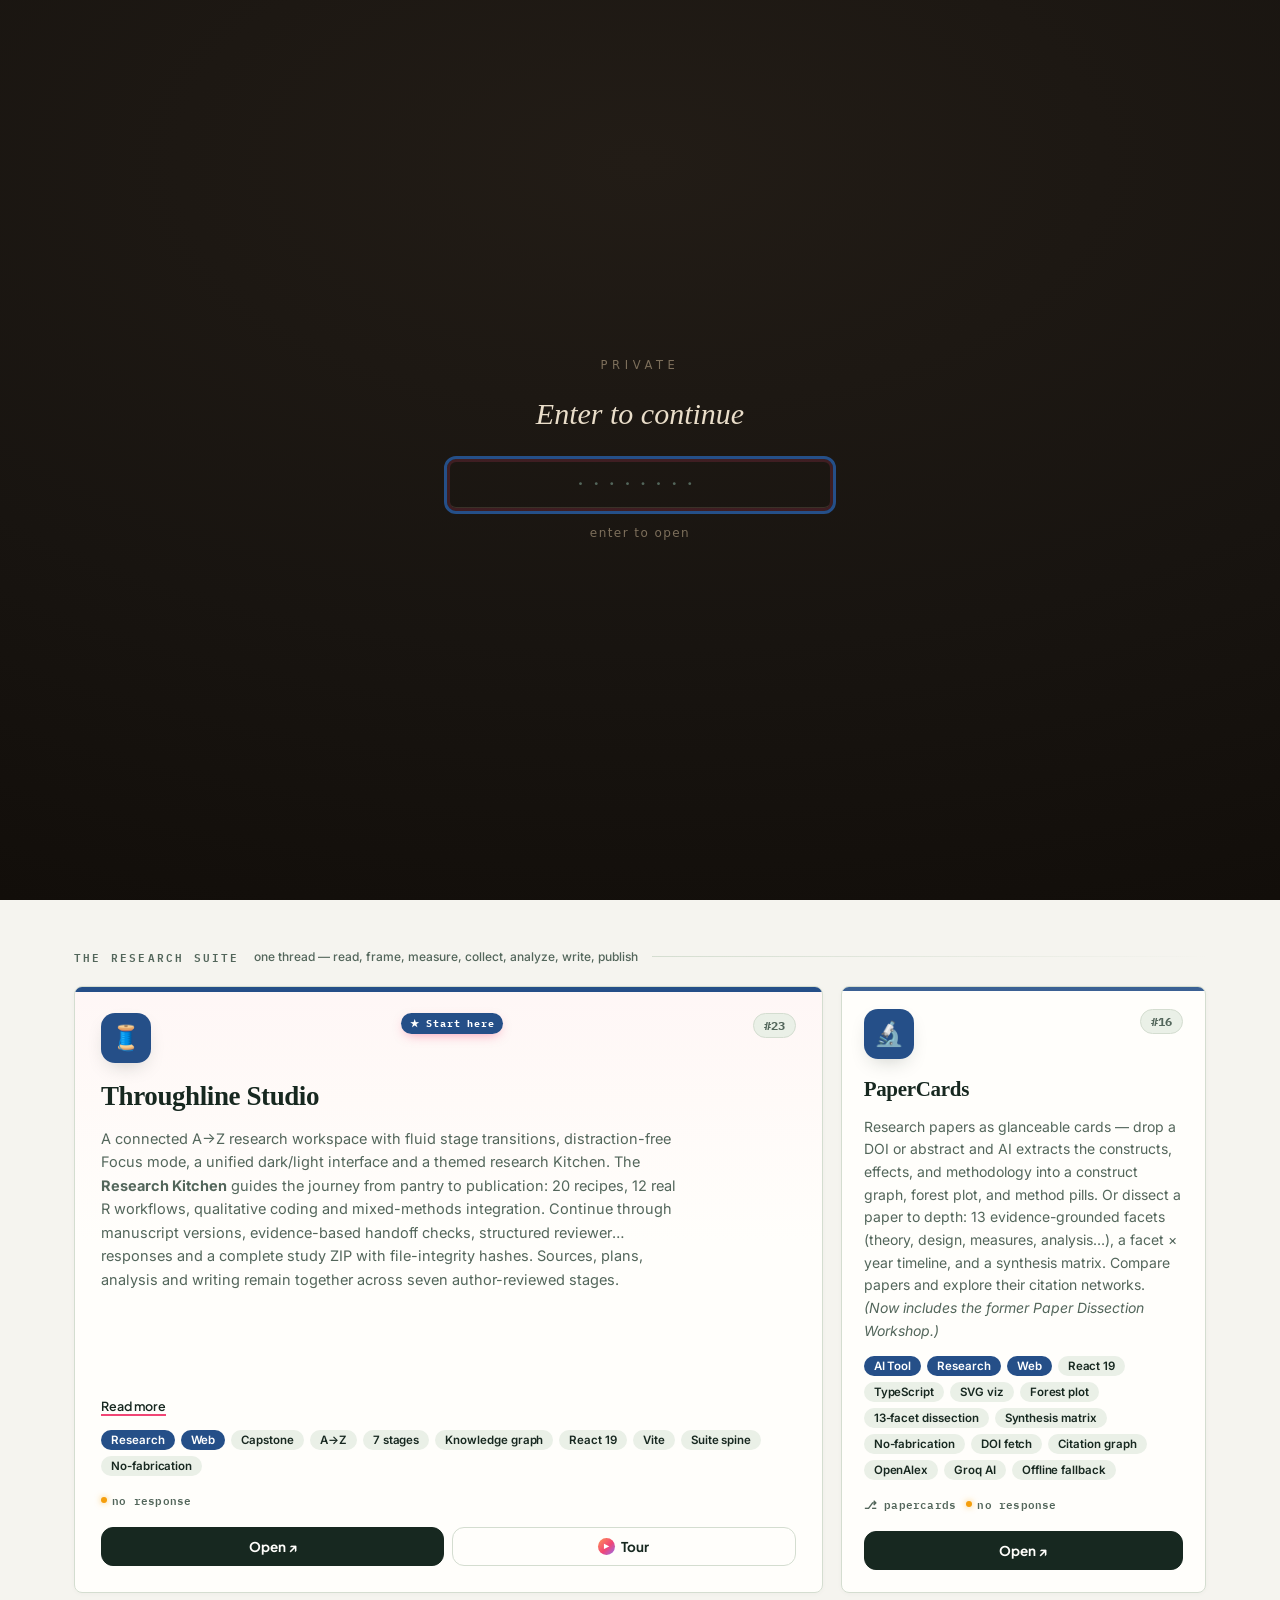
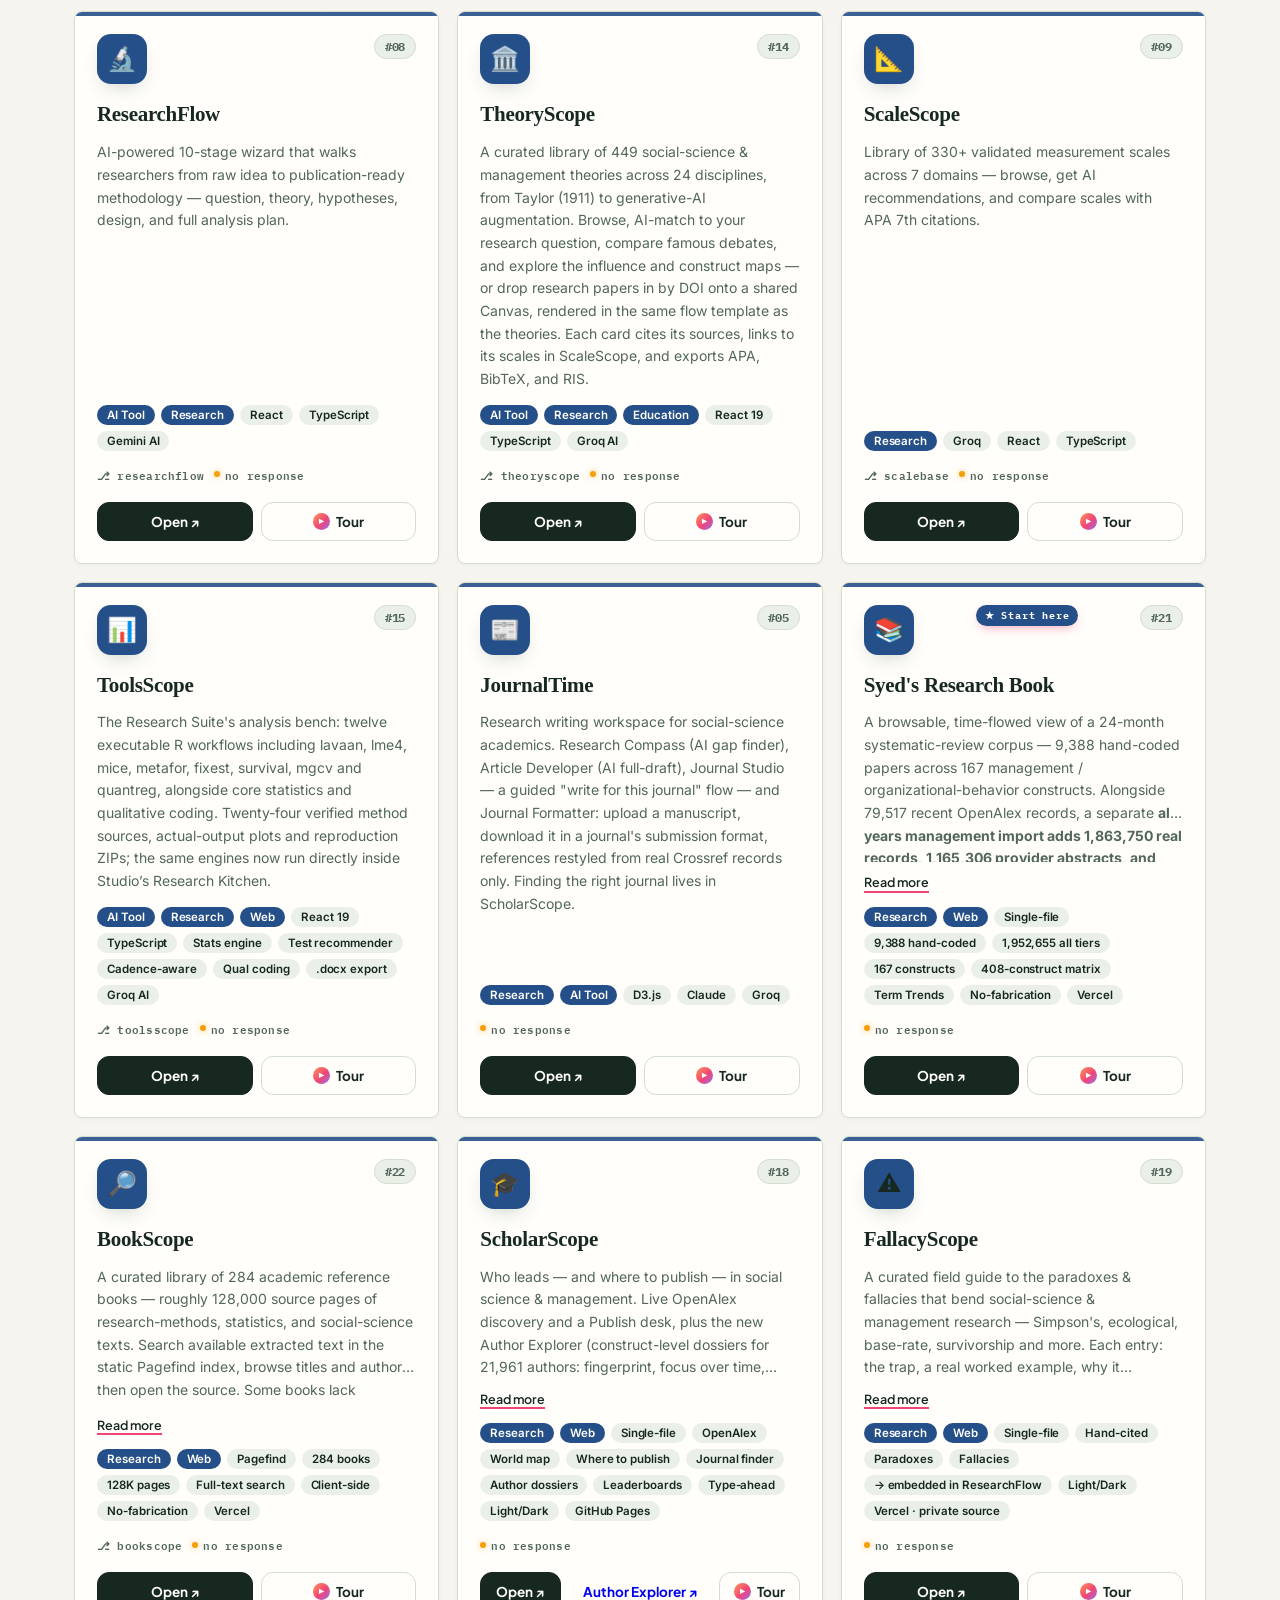
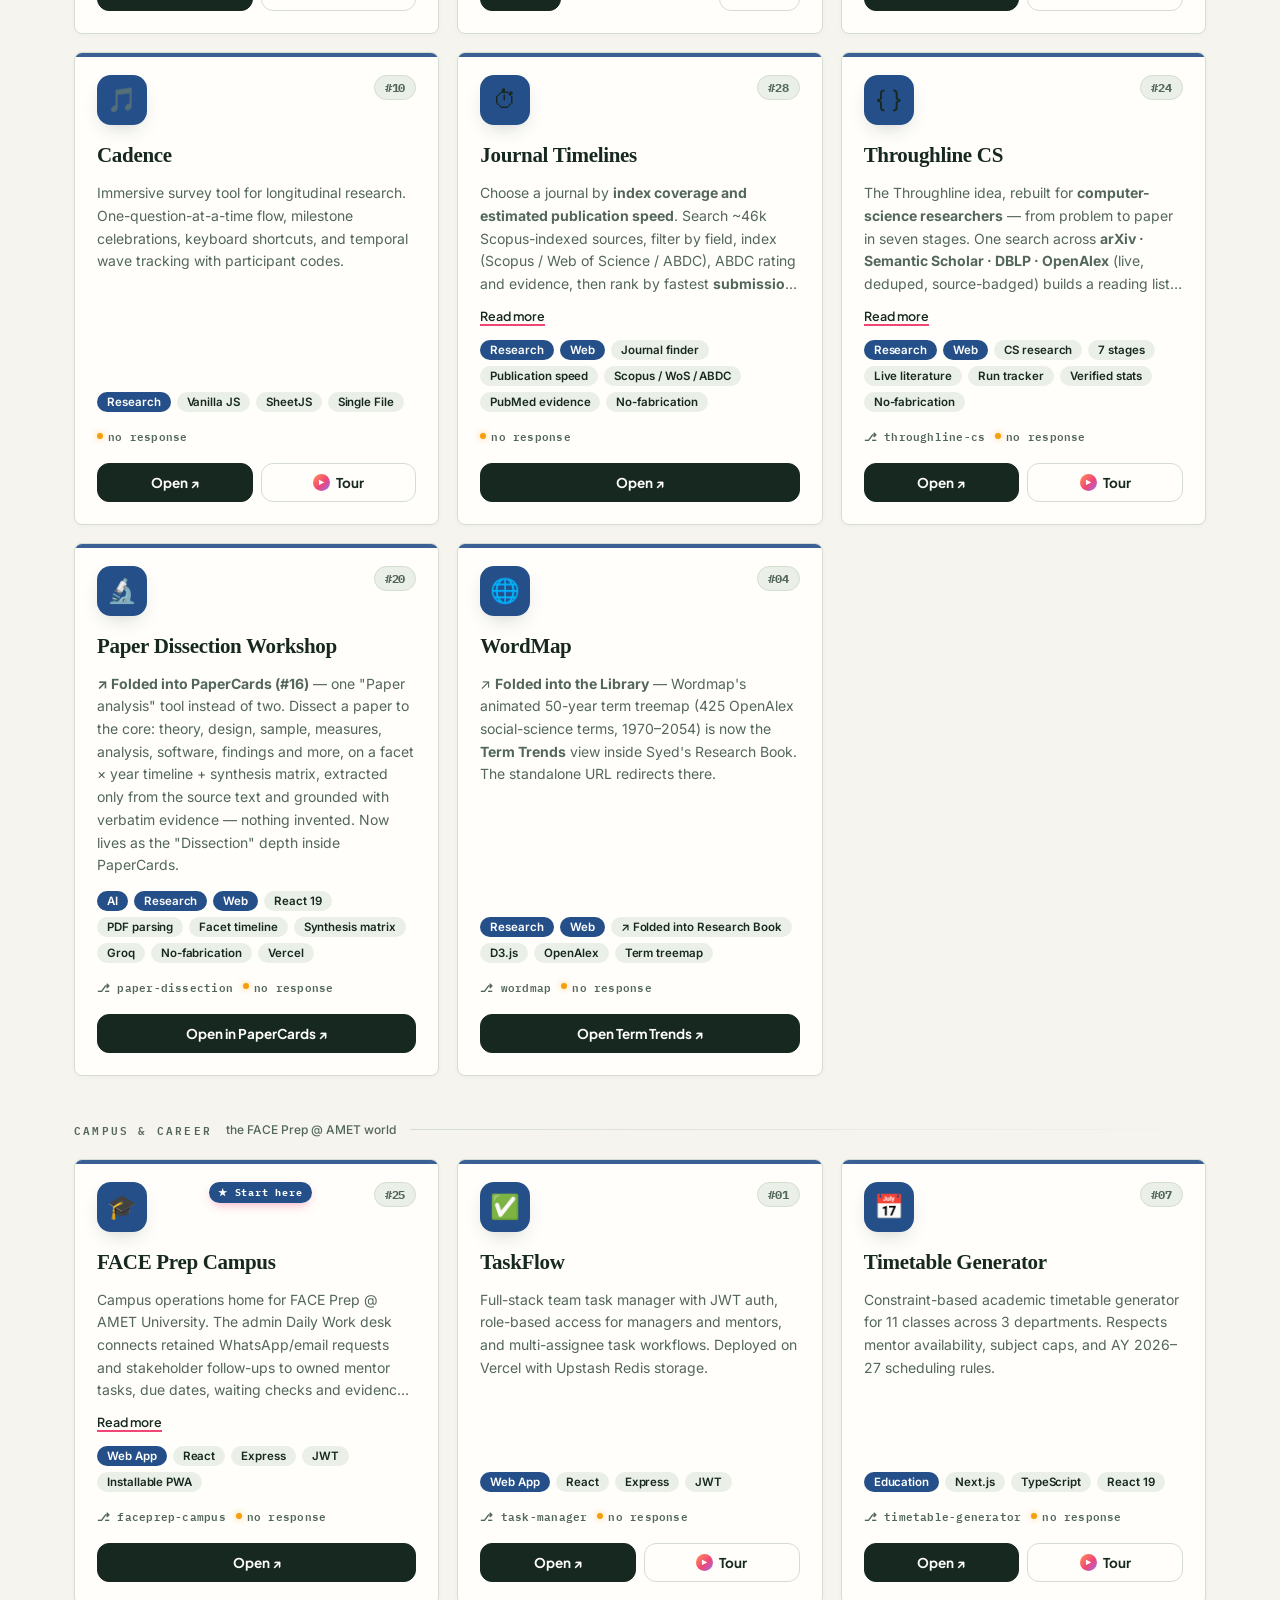
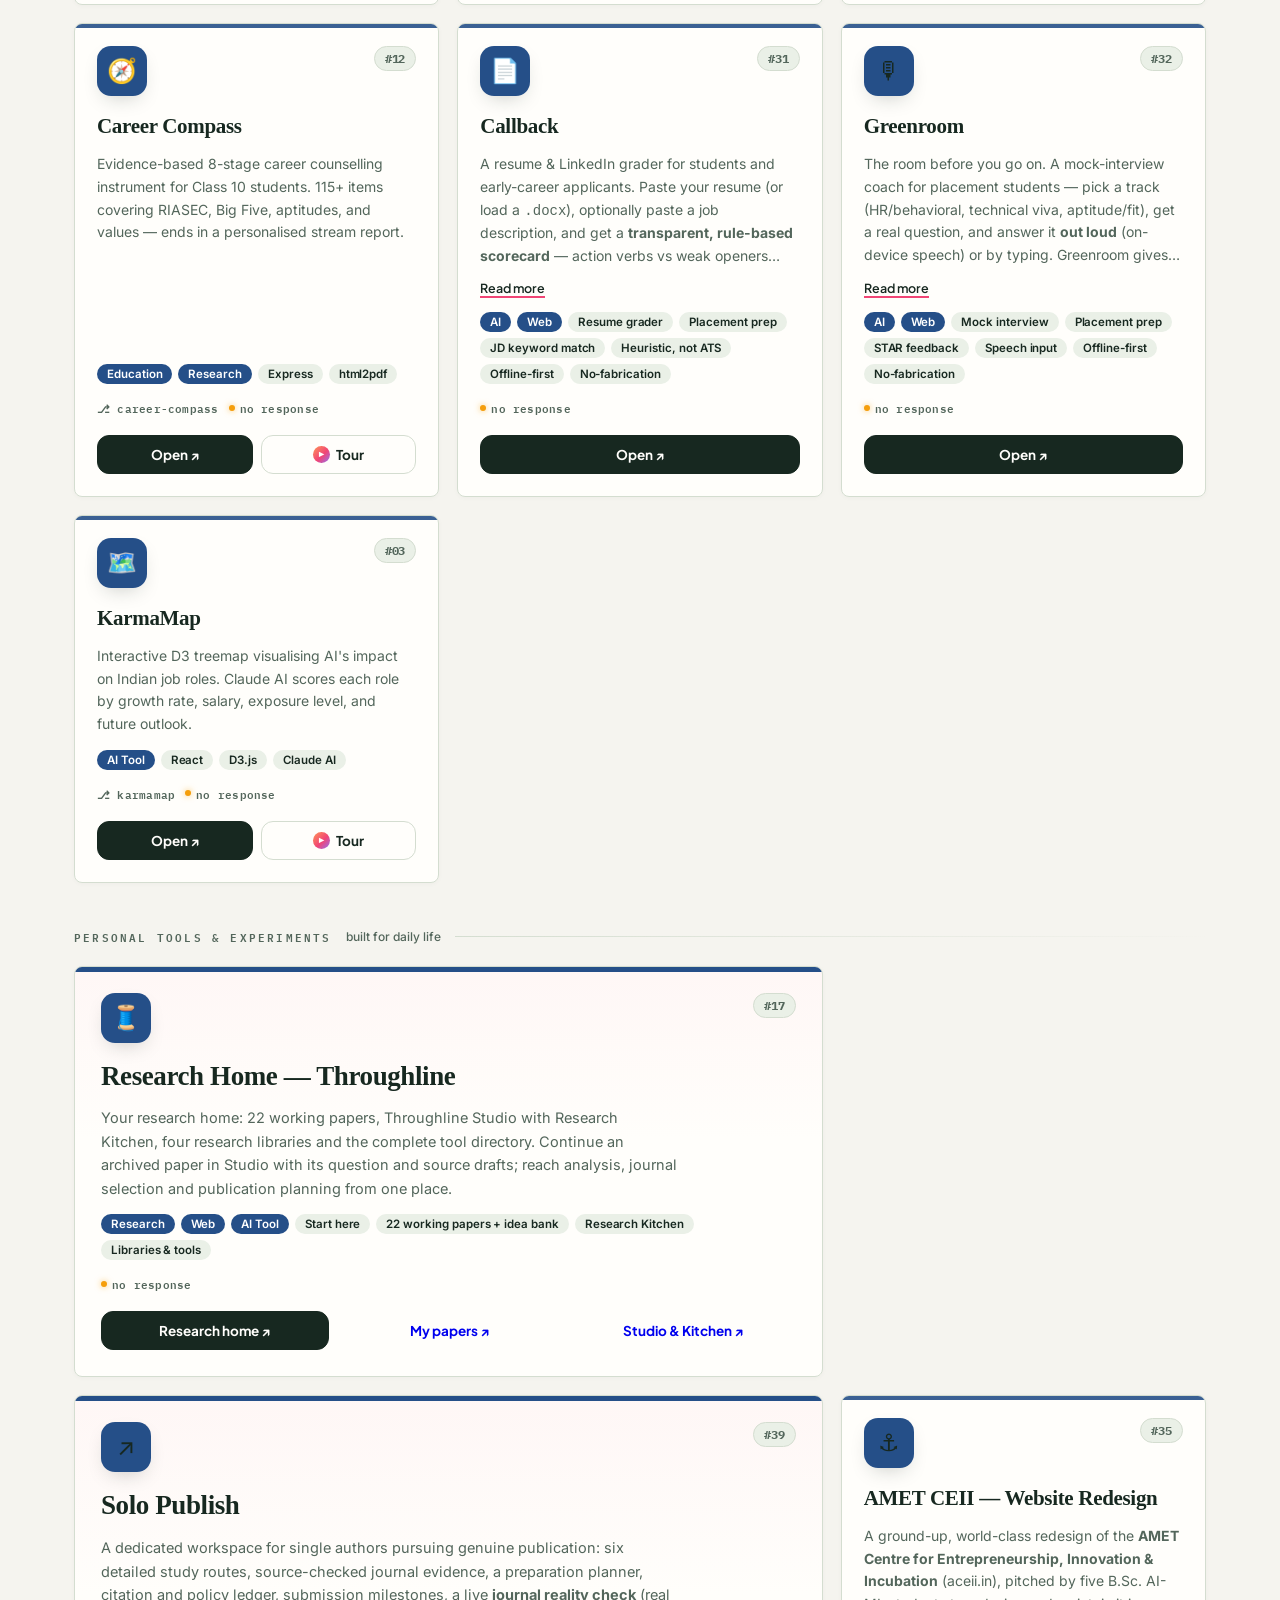
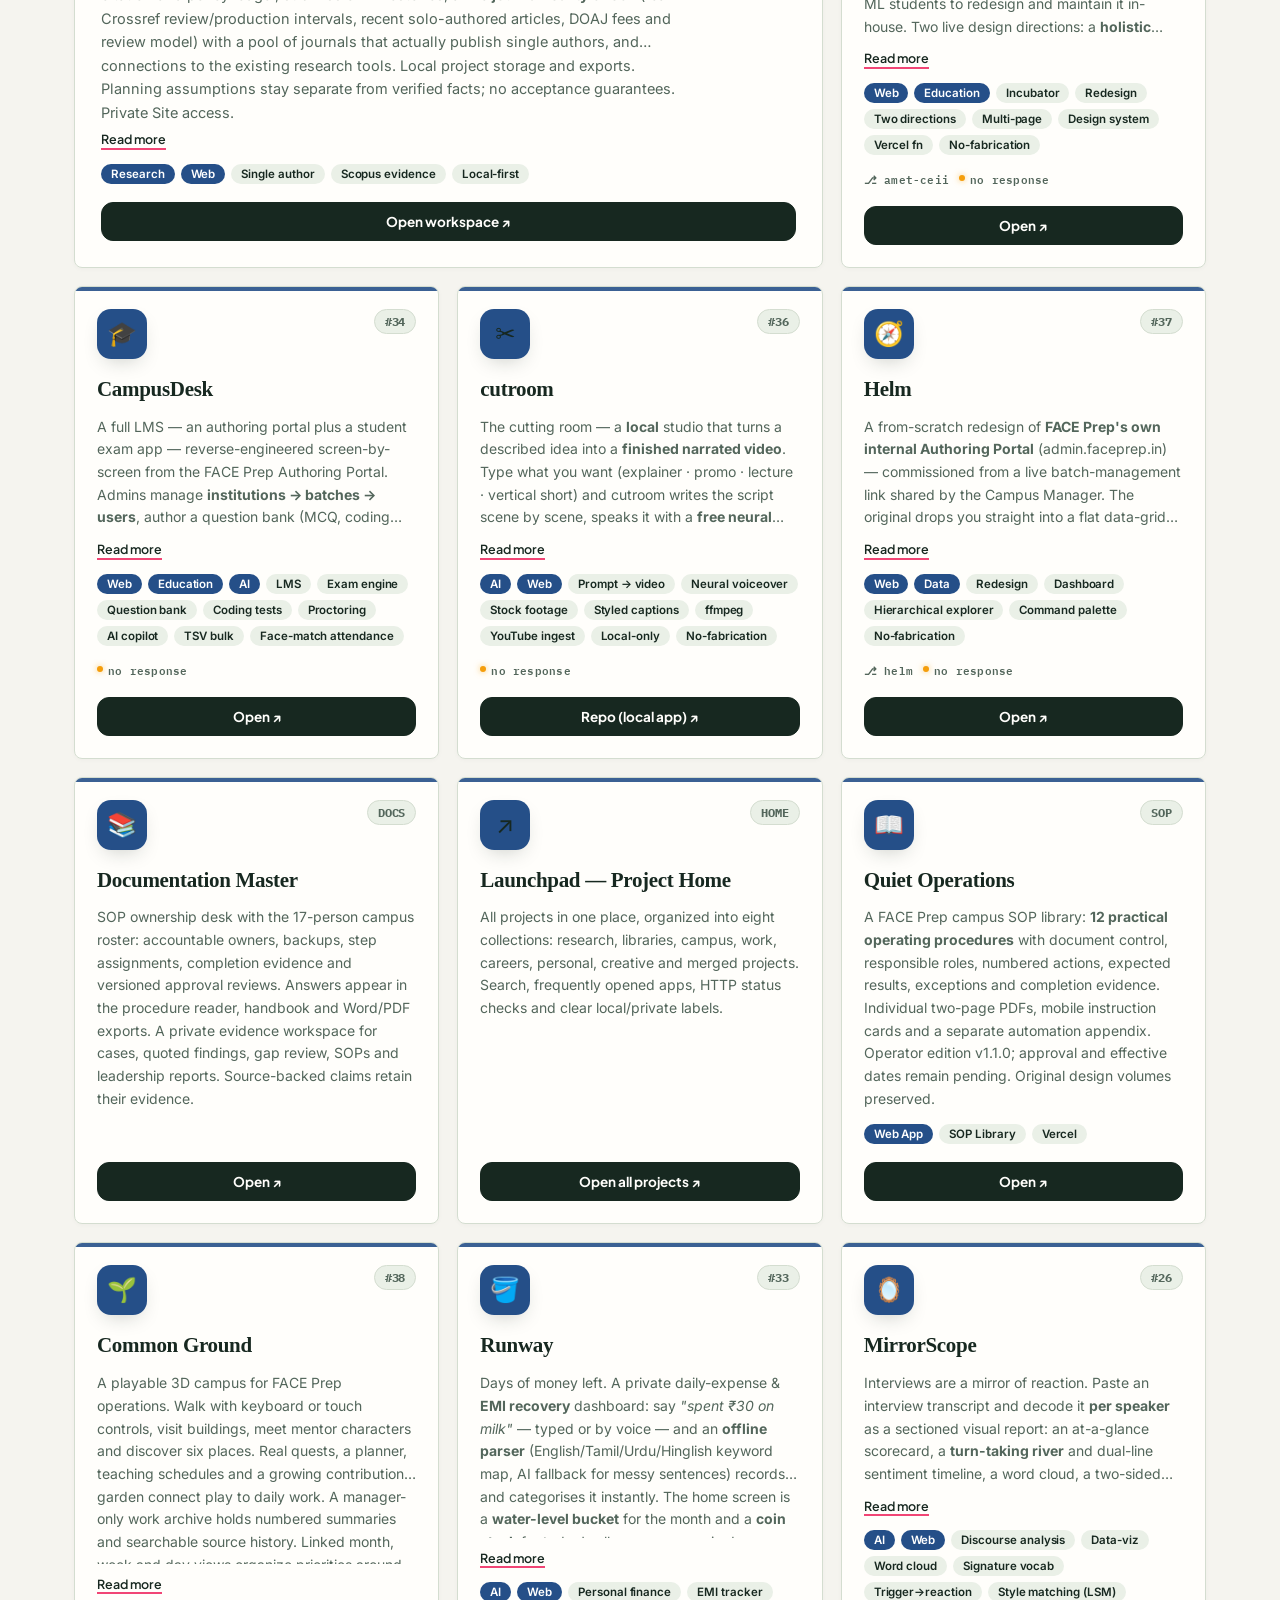
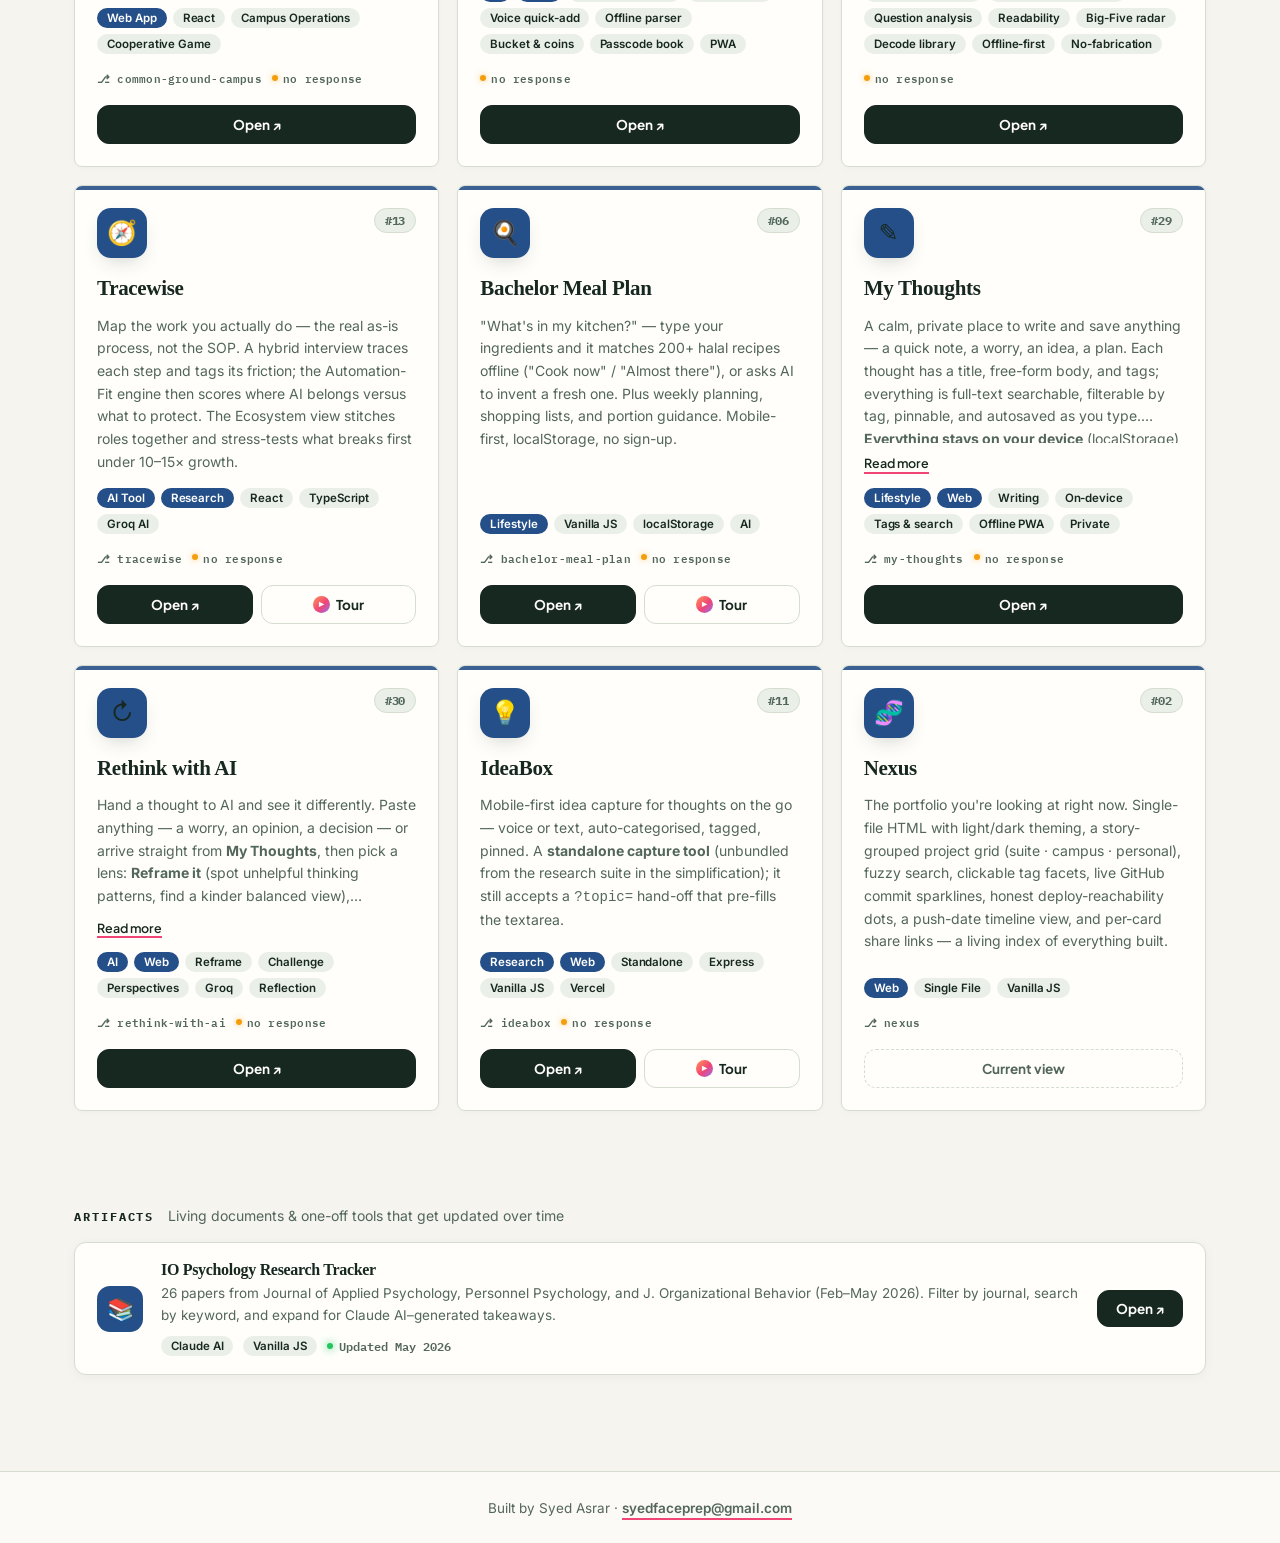
==== commit 87583b3e: "nexus: Studio repo is private (skip GitHub badges) Co-Authored-By: Claude Opus 5.5 <noreply@anthropi" ====
--- a/index.html
+++ b/index.html
@@ -898,7 +898,7 @@
     </div>
 
     <!-- Throughline Studio -->
-    <div class="card g-warm featured" data-cats="research web ai data" data-repo="syahmedu/throughline-studio">
+    <div class="card g-warm featured" data-cats="research web ai data" data-repo="syahmedu/throughline-studio" data-private>
       <div class="c-top"><span class="c-ico">🧵</span><span class="c-num">#23</span></div>
       <div class="c-title">Throughline Studio</div>
       <div class="c-desc">A connected A→Z research workspace with fluid stage transitions, distraction-free Focus mode, a unified dark/light interface and a themed research Kitchen. The <strong>Research Kitchen</strong> guides the journey from pantry to publication: 20 recipes, 12 real R workflows, qualitative coding and mixed-methods integration. Continue through manuscript versions, evidence-based handoff checks, structured reviewer responses and a complete study ZIP with file-integrity hashes. Sources, plans, analysis and writing remain together across seven author-reviewed stages.</div>
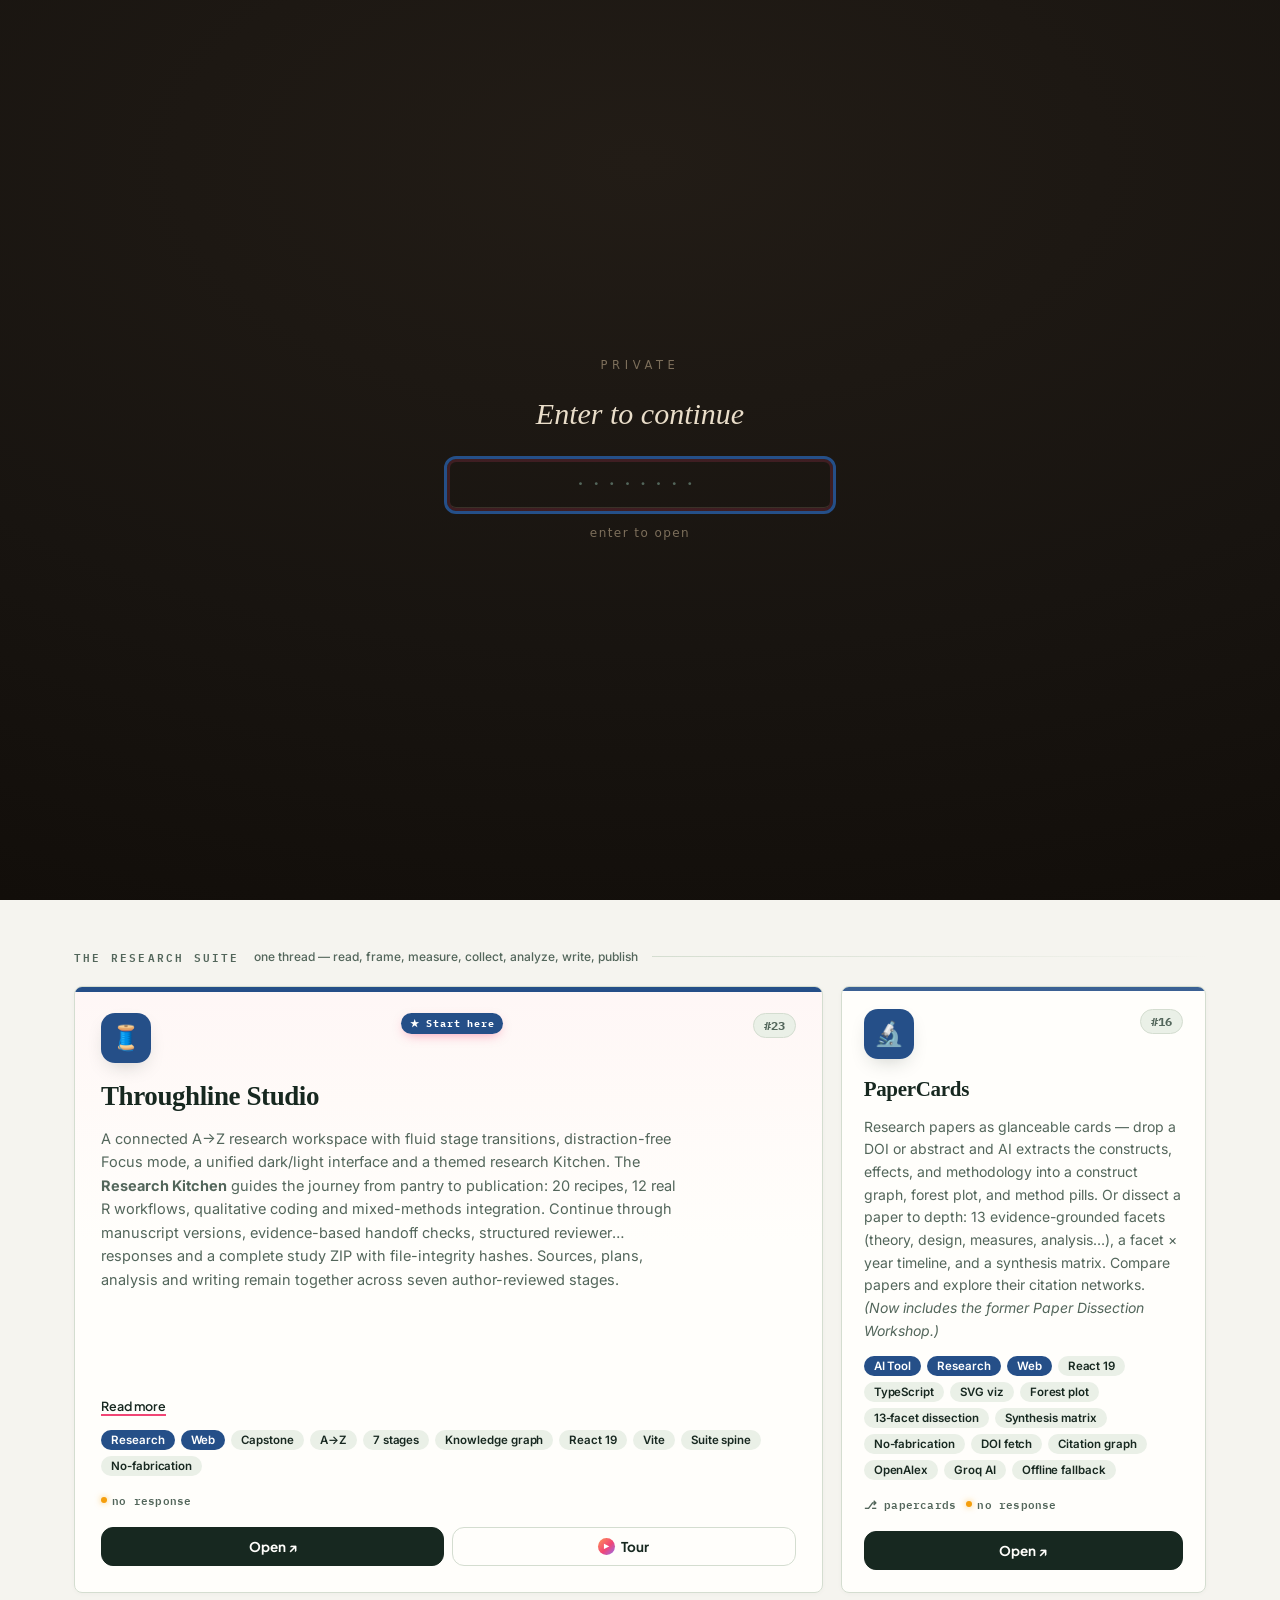
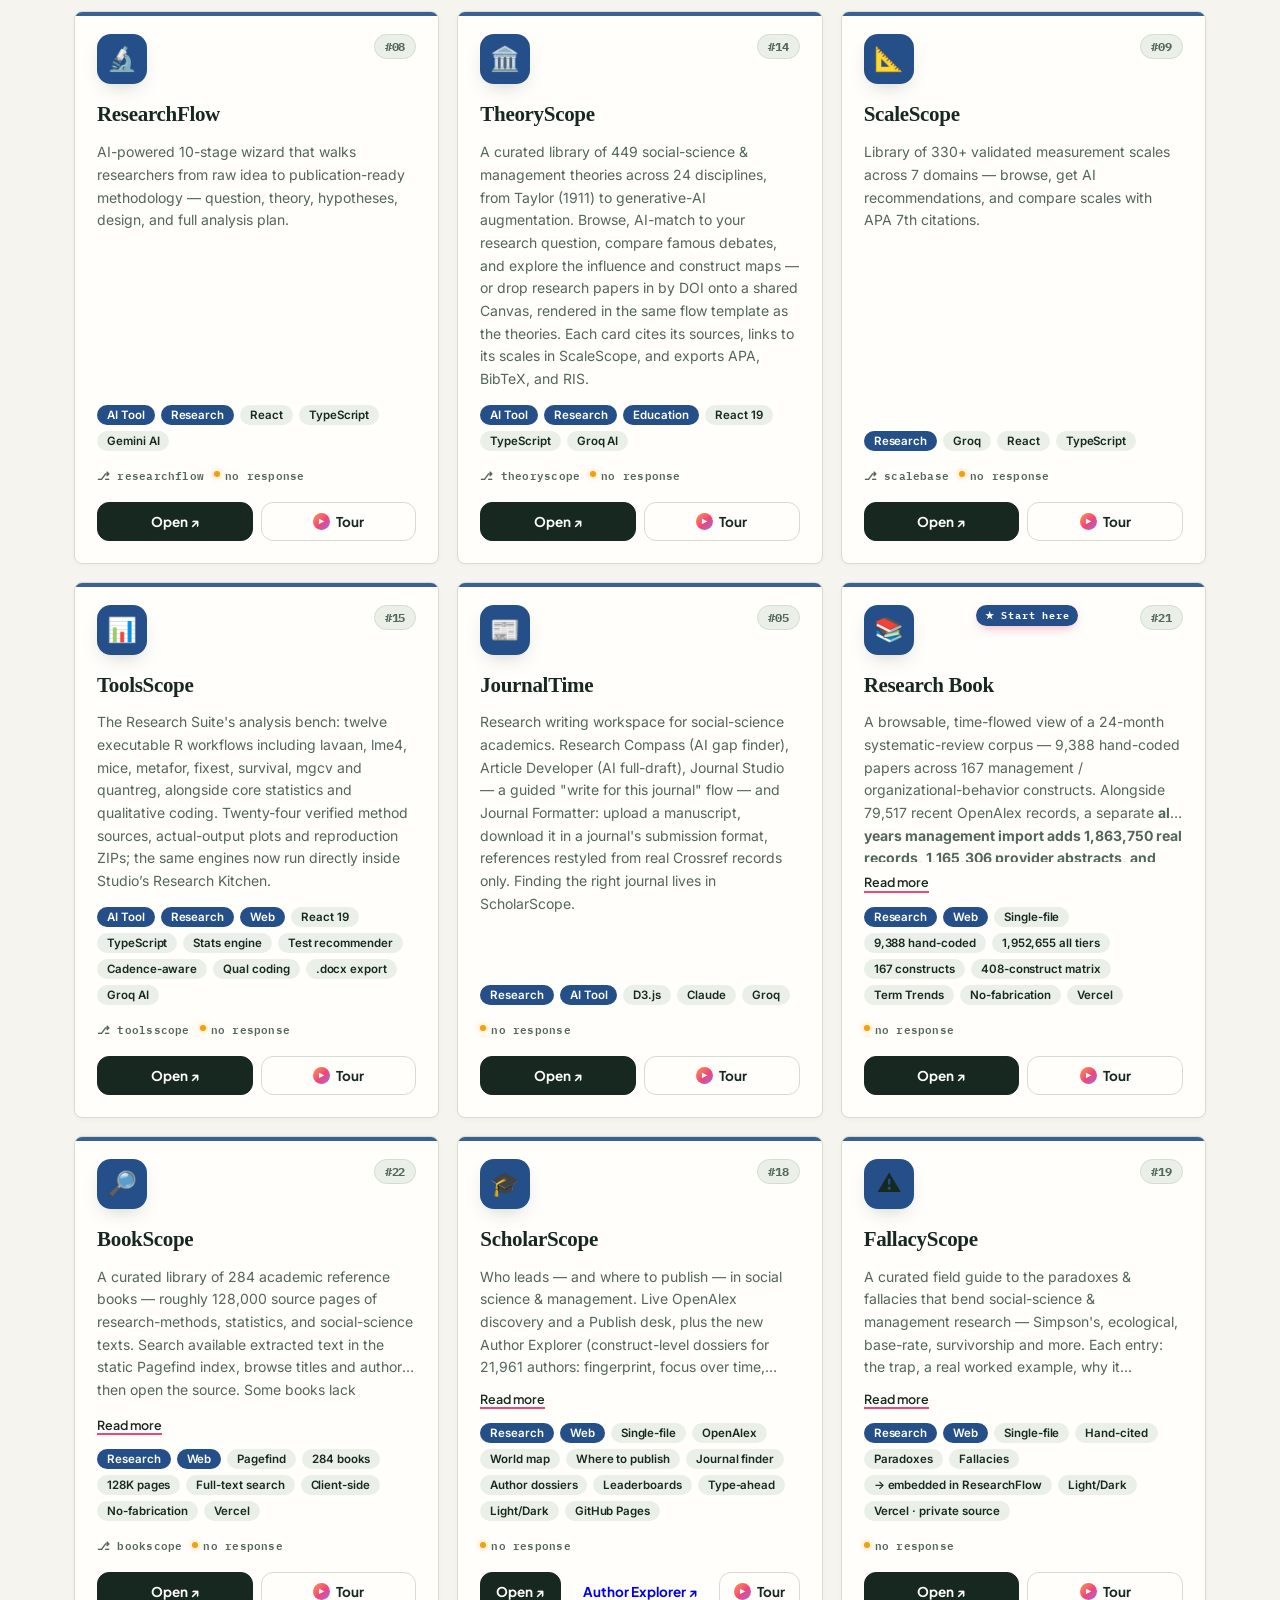
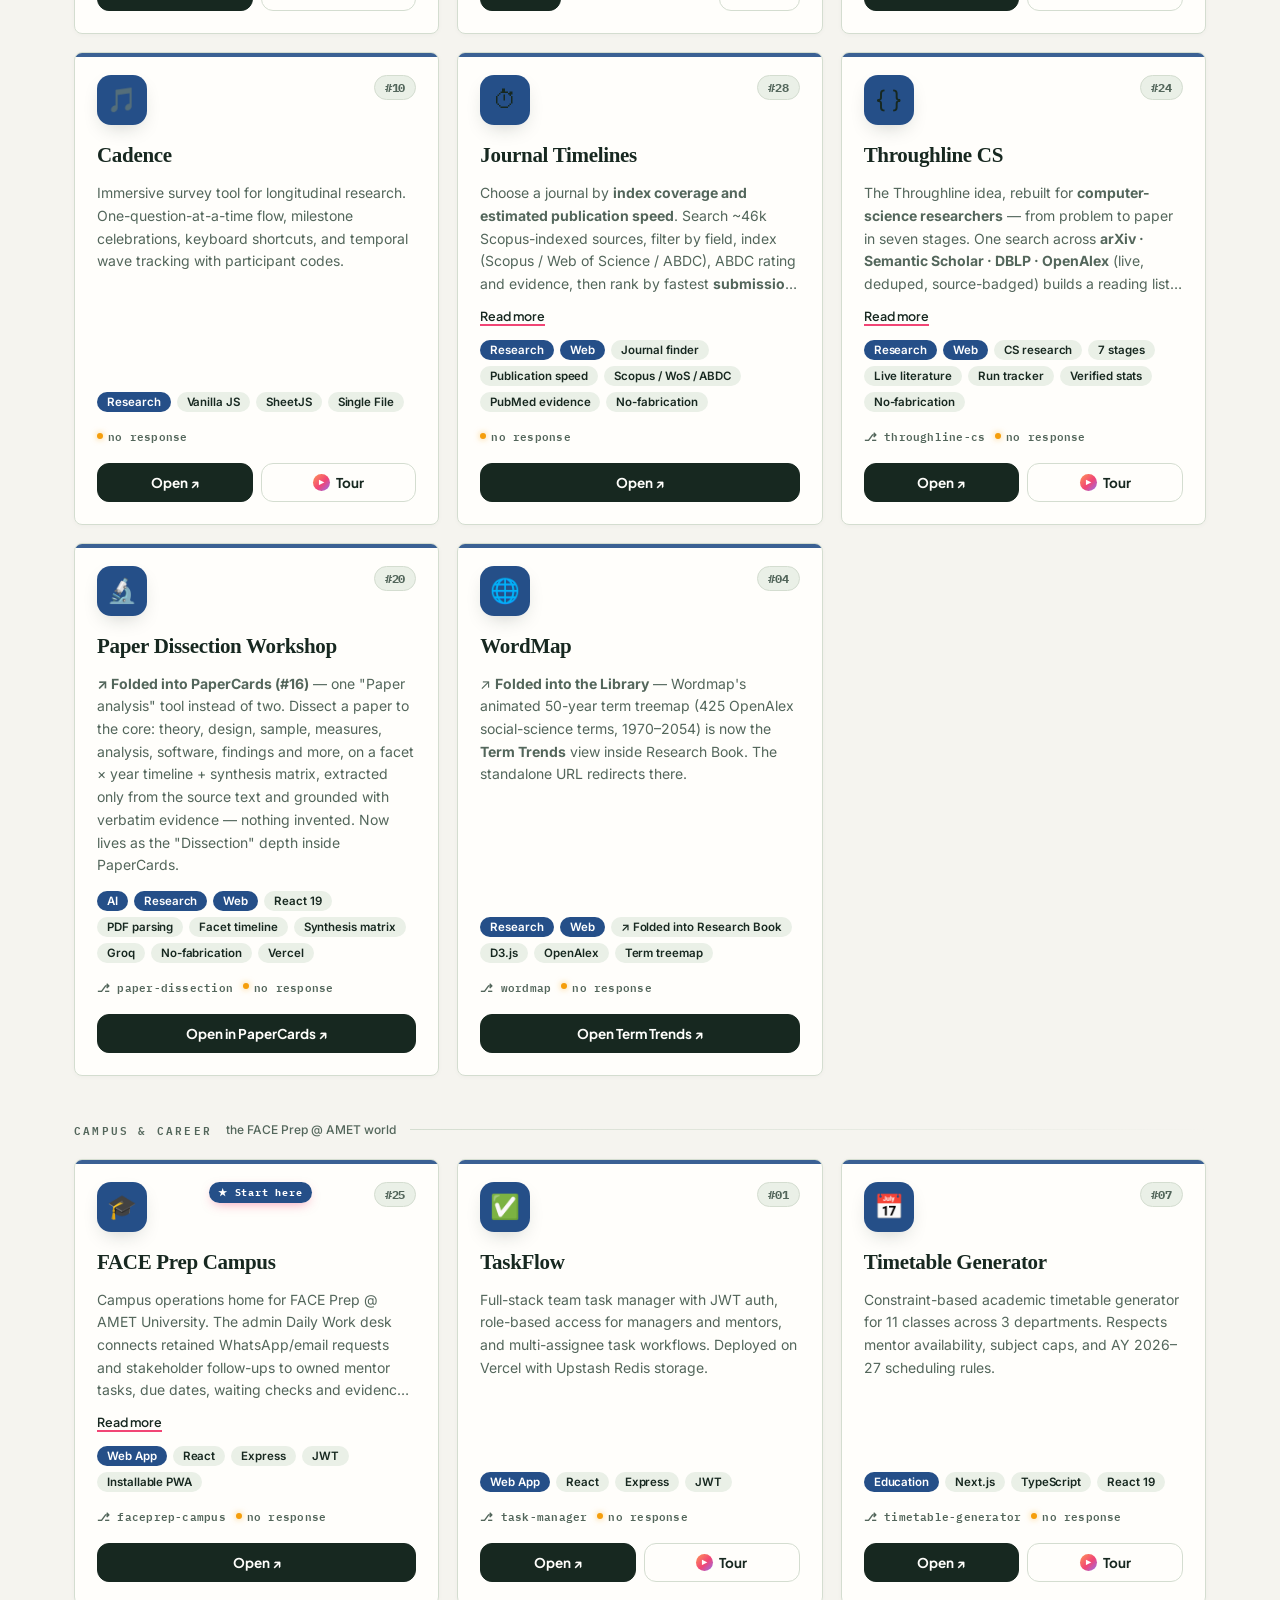
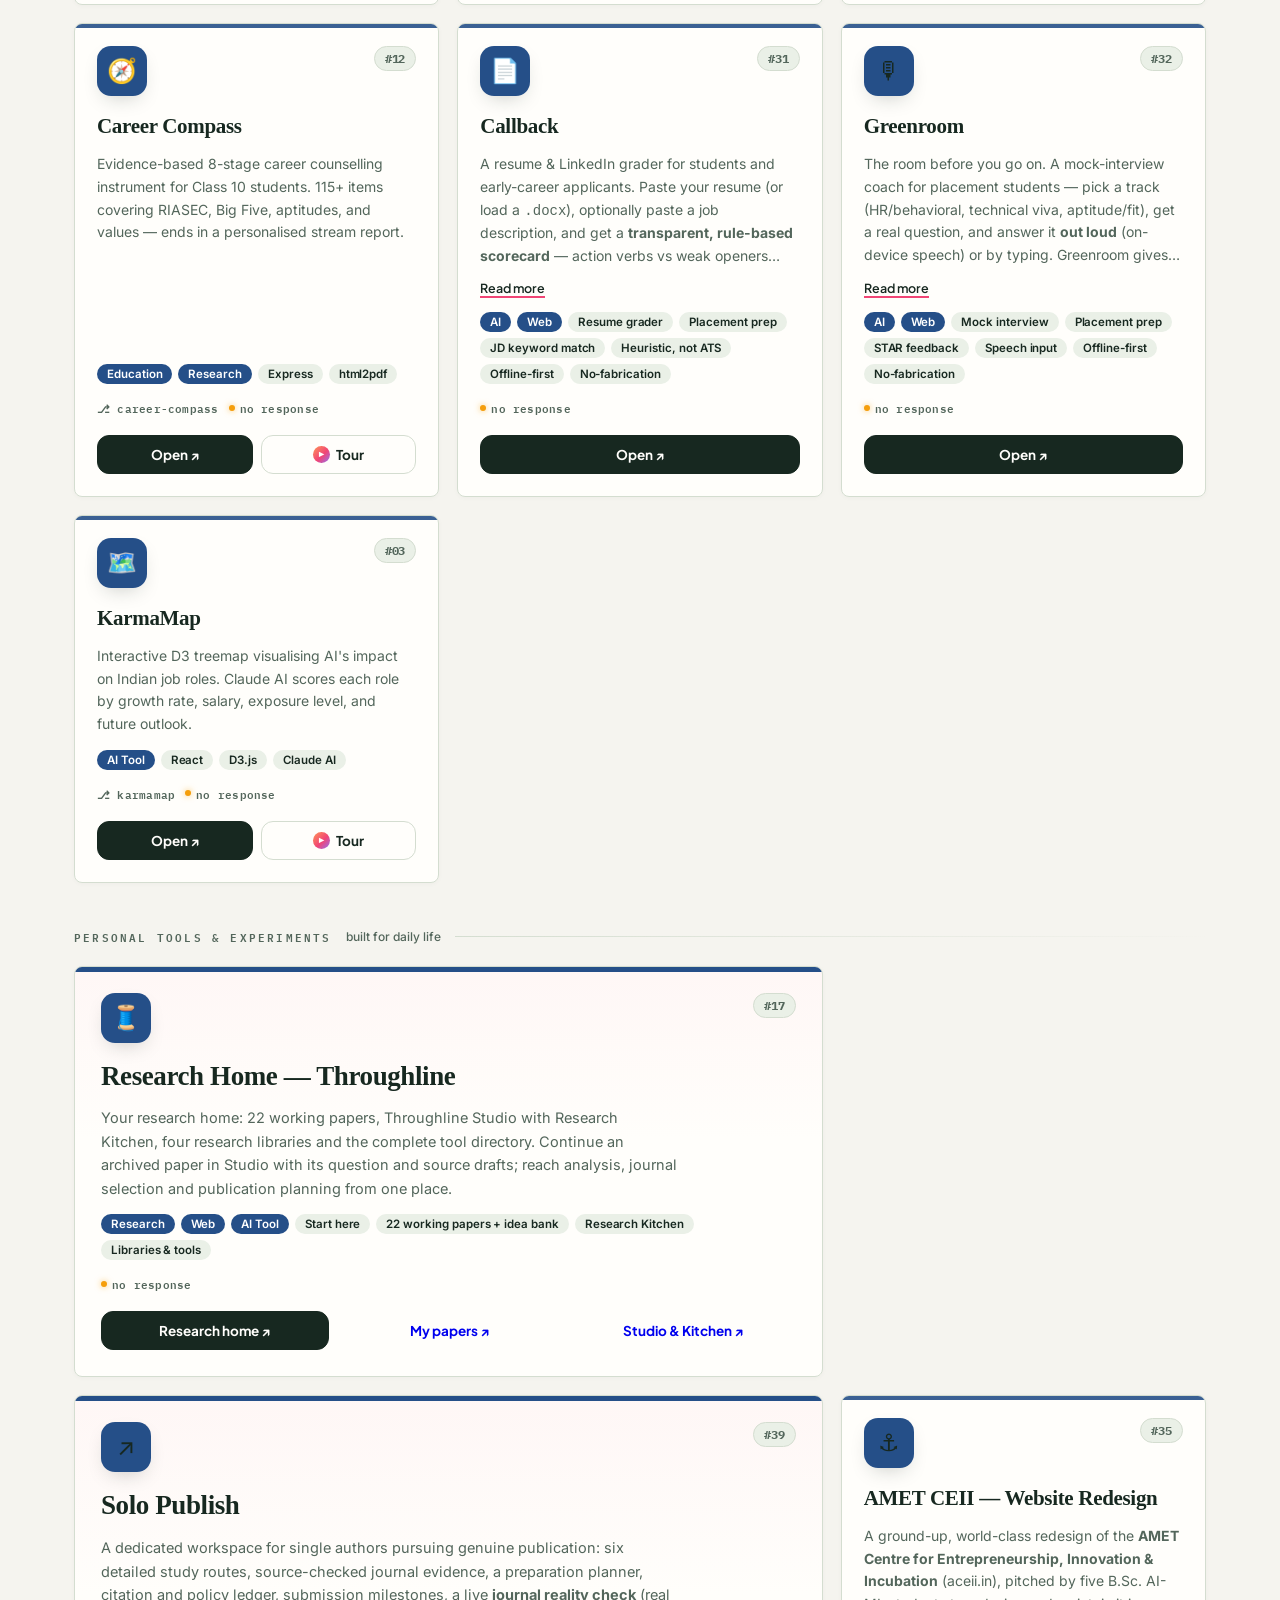
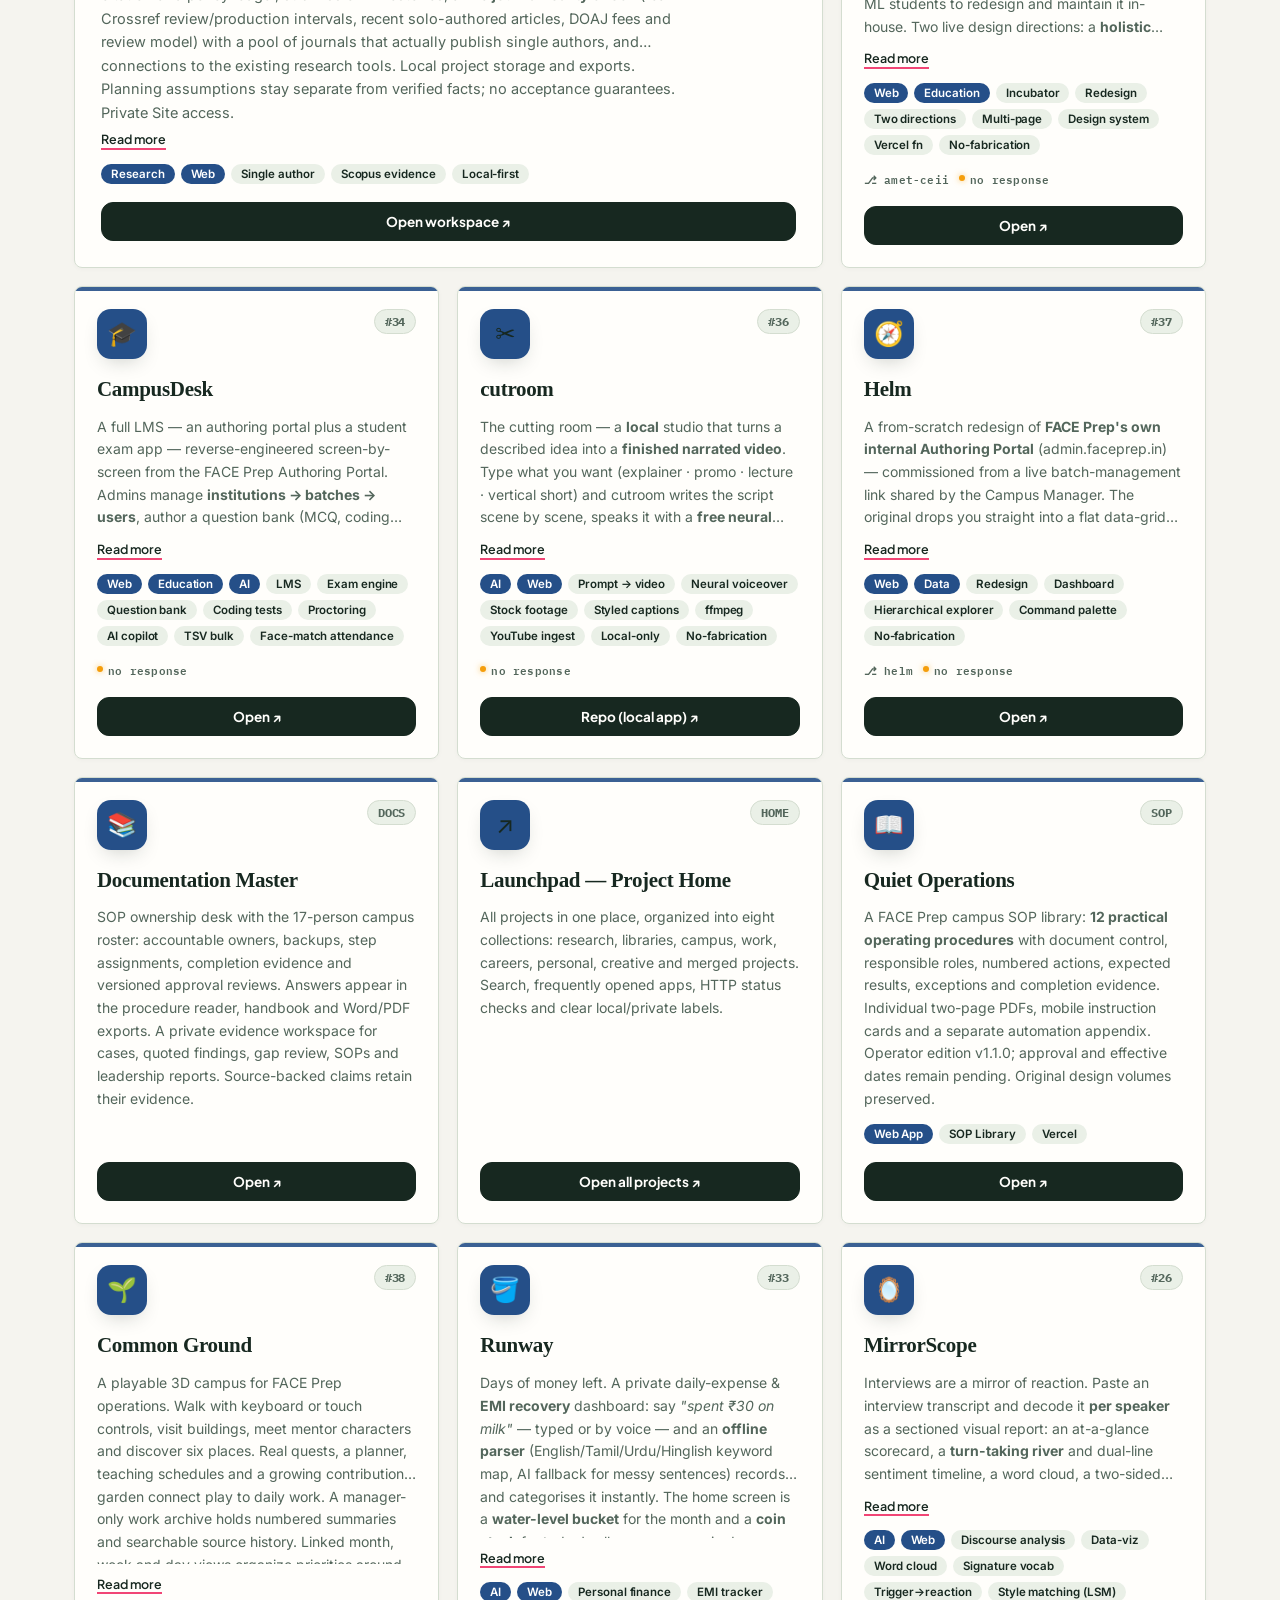
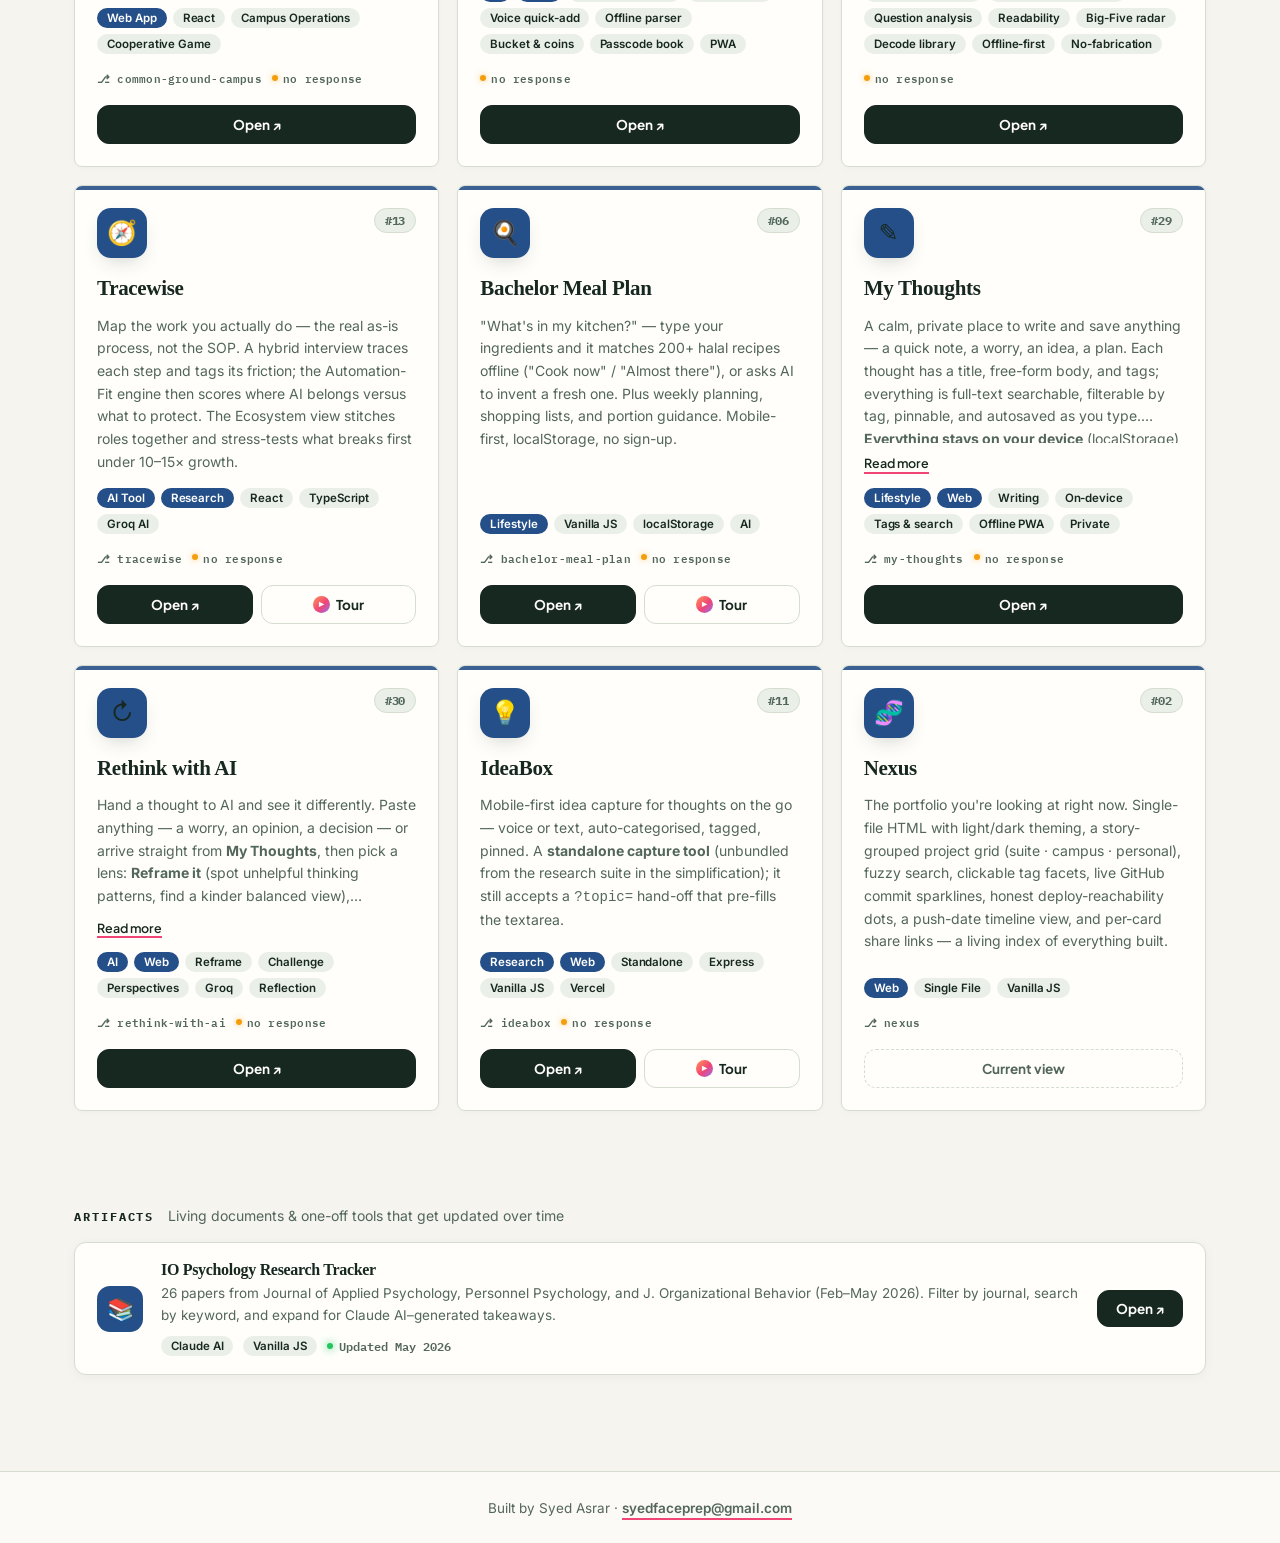
==== commit 774521d3: "Turn on Cadence online collection and rename the Research Book Co-Authored-By: Claude Opus 5.5 <nore" ====
--- a/index.html
+++ b/index.html
@@ -1110,7 +1110,7 @@
     <div class="card g-warm" data-cats="research web data" data-repo="syahmedu/bookscope">
       <div class="c-top"><span class="c-ico">🔎</span><span class="c-num">#22</span></div>
       <div class="c-title">BookScope</div>
-      <div class="c-desc">A curated library of 284 academic reference books — roughly 128,000 source pages of research-methods, statistics, and social-science texts. Search available extracted text in the static Pagefind index, browse titles and authors, then open the source. Some books lack searchable text, and very long extracts are capped. Each book now opens an <strong>“Inside this book”</strong> panel — constructs and theories with page numbers, distinctive terms, its own table of contents and related books — plus a library-wide concept atlas. Search runs entirely client-side; metadata comes from real source files or provenance-labelled OpenLibrary matches. The book-length companion to Syed's Research Book. The hero is a <strong>grove</strong>: one tree per book, placed by year, trunk height = page count, colour = topic, and your search lights up the matching books.</div>
+      <div class="c-desc">A curated library of 284 academic reference books — roughly 128,000 source pages of research-methods, statistics, and social-science texts. Search available extracted text in the static Pagefind index, browse titles and authors, then open the source. Some books lack searchable text, and very long extracts are capped. Each book now opens an <strong>“Inside this book”</strong> panel — constructs and theories with page numbers, distinctive terms, its own table of contents and related books — plus a library-wide concept atlas. Search runs entirely client-side; metadata comes from real source files or provenance-labelled OpenLibrary matches. The book-length companion to Research Book. The hero is a <strong>grove</strong>: one tree per book, placed by year, trunk height = page count, colour = topic, and your search lights up the matching books.</div>
       <div class="c-tags">
         <span class="cat ct">Research</span>
         <span class="cat cw">Web</span>
@@ -1122,10 +1122,10 @@
       </div>
     </div>
 
-    <!-- Syed's Research Book -->
+    <!-- Research Book -->
     <div class="card g-warm" data-cats="research web data" data-repo="syahmedu/syeds-research-book" data-private>
       <div class="c-top"><span class="c-ico">📚</span><span class="c-num">#21</span></div>
-      <div class="c-title">Syed's Research Book</div>
+      <div class="c-title">Research Book</div>
         <div class="c-desc">A browsable, time-flowed view of a 24-month systematic-review corpus — 9,388 hand-coded papers across 167 management / organizational-behavior constructs. Alongside 79,517 recent OpenAlex records, a separate <strong>all-years management import adds 1,863,750 real records, 1,165,306 provider abstracts, and 58,487,941 observed reference links</strong>. All enabled tiers total 1,952,655 records. The official OpenAlex <strong>2026-09-23 release traversal</strong> and Crossref source traversal are complete for the recorded selection; missing titles and unresolved reference identities remain explicit. This is not universal literature or citation coverage. Source selection uses 2025 highest-category CiteScore rankings. <strong>Conference series, book series, trade publications, and journals stay separate</strong>. Explore the 408-construct co-occurrence map, construct trends and Term Trends. Hand coding stays intact; imported tags, extracted phrases and catalog crosswalks are machine-matched and verify-badged. The full snapshot is hosted on Vercel; the older GitHub Pages version remains available separately.</div>
       <div class="c-tags">
         <span class="cat ct">Research</span>
@@ -1290,7 +1290,7 @@
     <div class="card g-pink" data-cats="ai research" data-repo="syahmedu/wordmap">
       <div class="c-top"><span class="c-ico">🌐</span><span class="c-num">#04</span></div>
       <div class="c-title">WordMap</div>
-      <div class="c-desc">↗ <strong>Folded into the Library</strong> — Wordmap's animated 50-year term treemap (425 OpenAlex social-science terms, 1970–2054) is now the <strong>Term Trends</strong> view inside Syed's Research Book. The standalone URL redirects there.</div>
+      <div class="c-desc">↗ <strong>Folded into the Library</strong> — Wordmap's animated 50-year term treemap (425 OpenAlex social-science terms, 1970–2054) is now the <strong>Term Trends</strong> view inside Research Book. The standalone URL redirects there.</div>
       <div class="c-tags">
         <span class="cat ct">Research</span>
         <span class="cat cw">Web</span>
@@ -1928,7 +1928,7 @@
   const GROUPS = [
     ['The research suite', 'one thread — read, frame, measure, collect, analyze, write, publish', [
       'Throughline Studio', 'Throughline — Research Suite', 'PaperCards', 'ResearchFlow', 'TheoryScope',
-      'ScaleScope', 'ToolsScope', 'JournalTime', "Syed's Research Book", 'BookScope', 'ScholarScope',
+      'ScaleScope', 'ToolsScope', 'JournalTime', "Research Book", 'BookScope', 'ScholarScope',
       'FallacyScope', 'Cadence', 'Journal Timelines', 'Throughline CS', 'Paper Dissection Workshop', 'WordMap']],
     ['Campus & career', 'the FACE Prep @ AMET world', [
       'FACE Prep Campus', 'TaskFlow', 'Timetable Generator', 'Career Compass', 'Callback', 'Greenroom', 'KarmaMap']],
@@ -2003,7 +2003,7 @@
   });
 
   // ── "★ Start here" on the three front doors ──
-  ['Throughline Studio', "Syed's Research Book", 'FACE Prep Campus'].forEach(t => {
+  ['Throughline Studio', "Research Book", 'FACE Prep Campus'].forEach(t => {
     const c = allCards.find(x => titleOf(x) === t);
     const top = c?.querySelector('.c-top');
     if (top) {
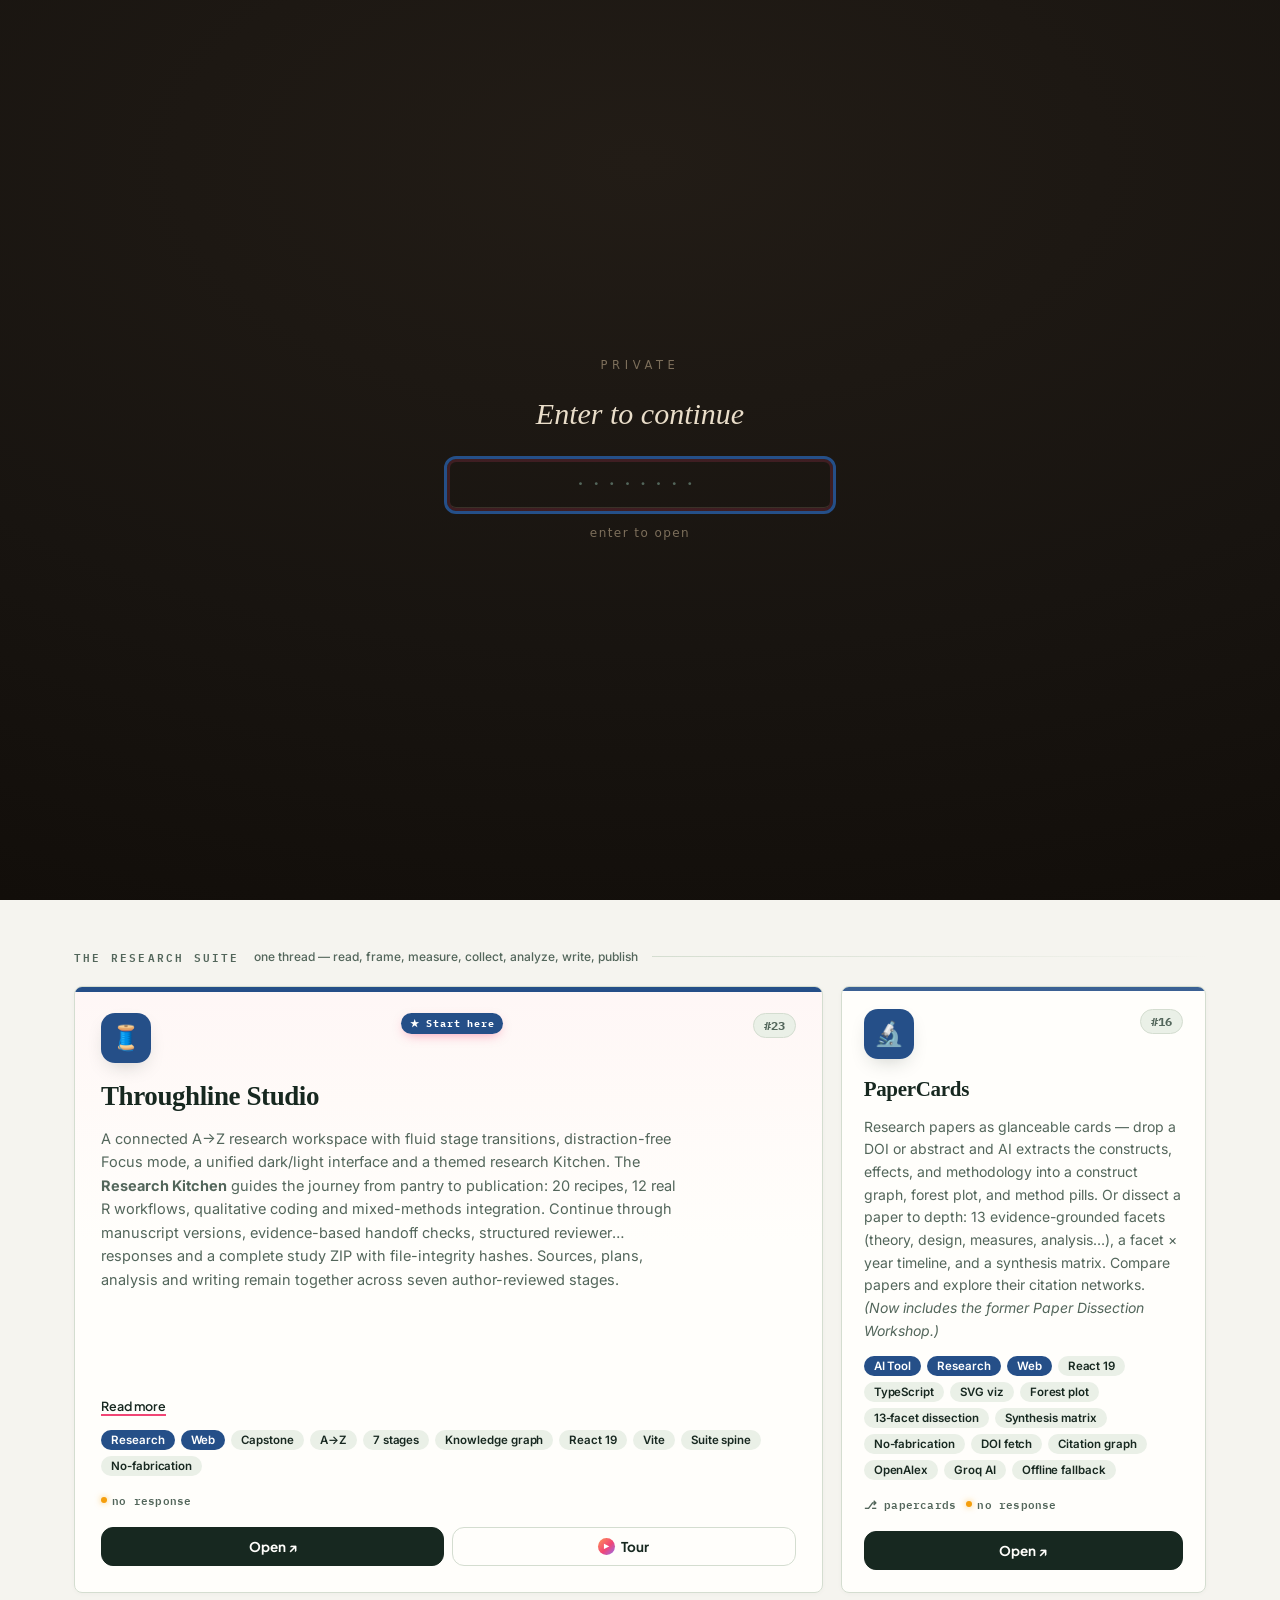
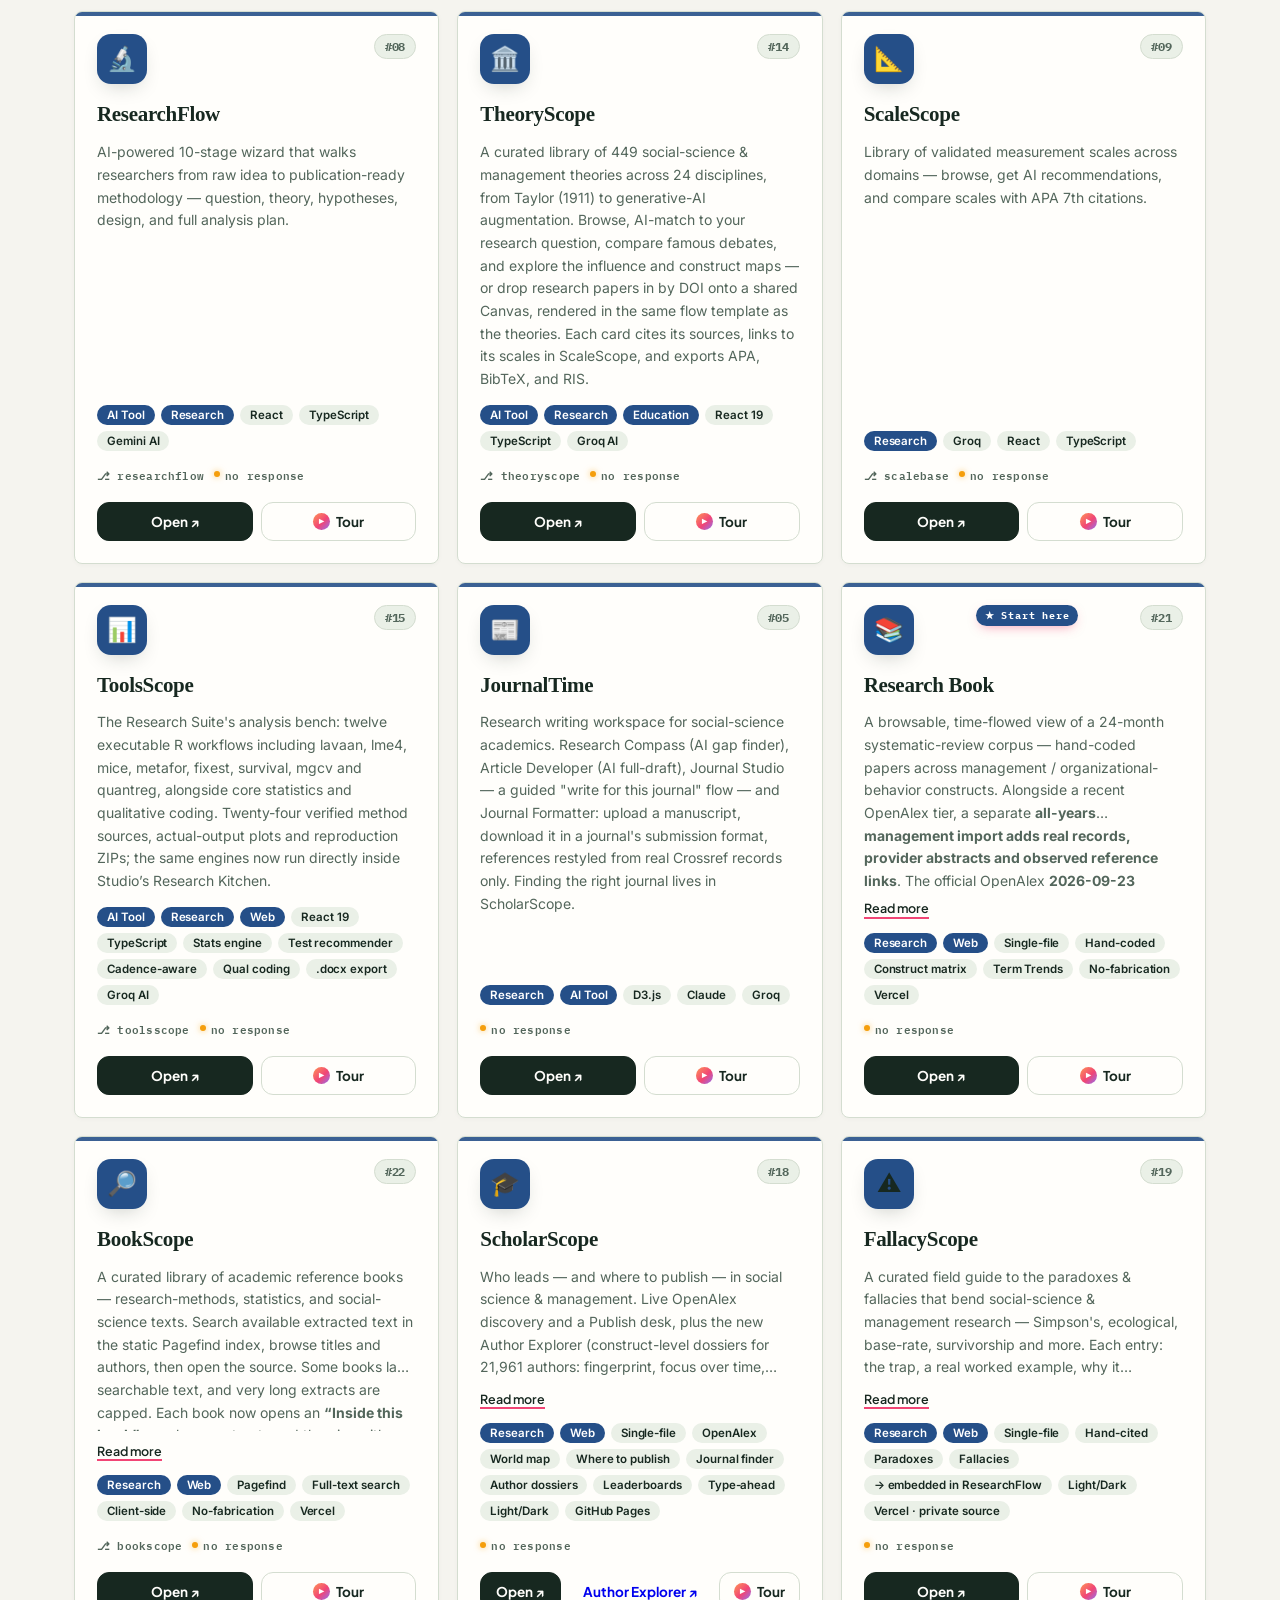
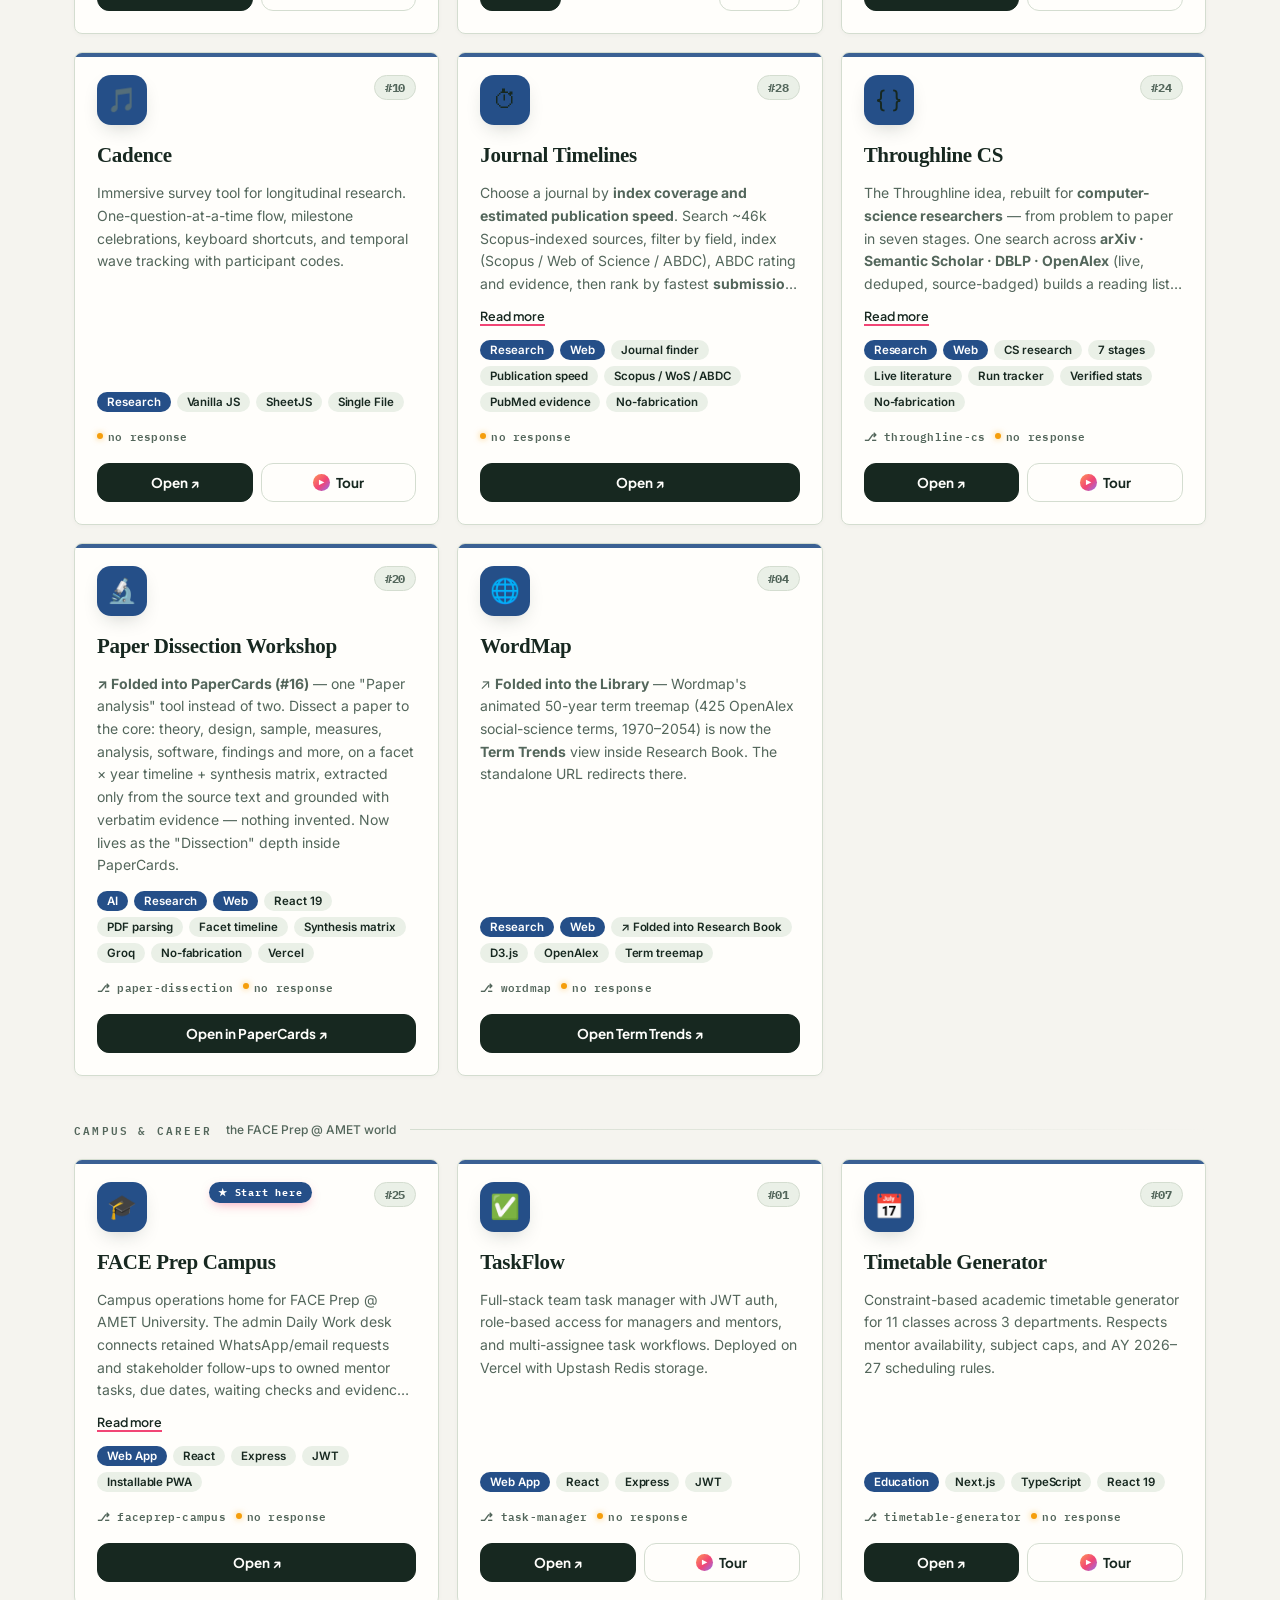
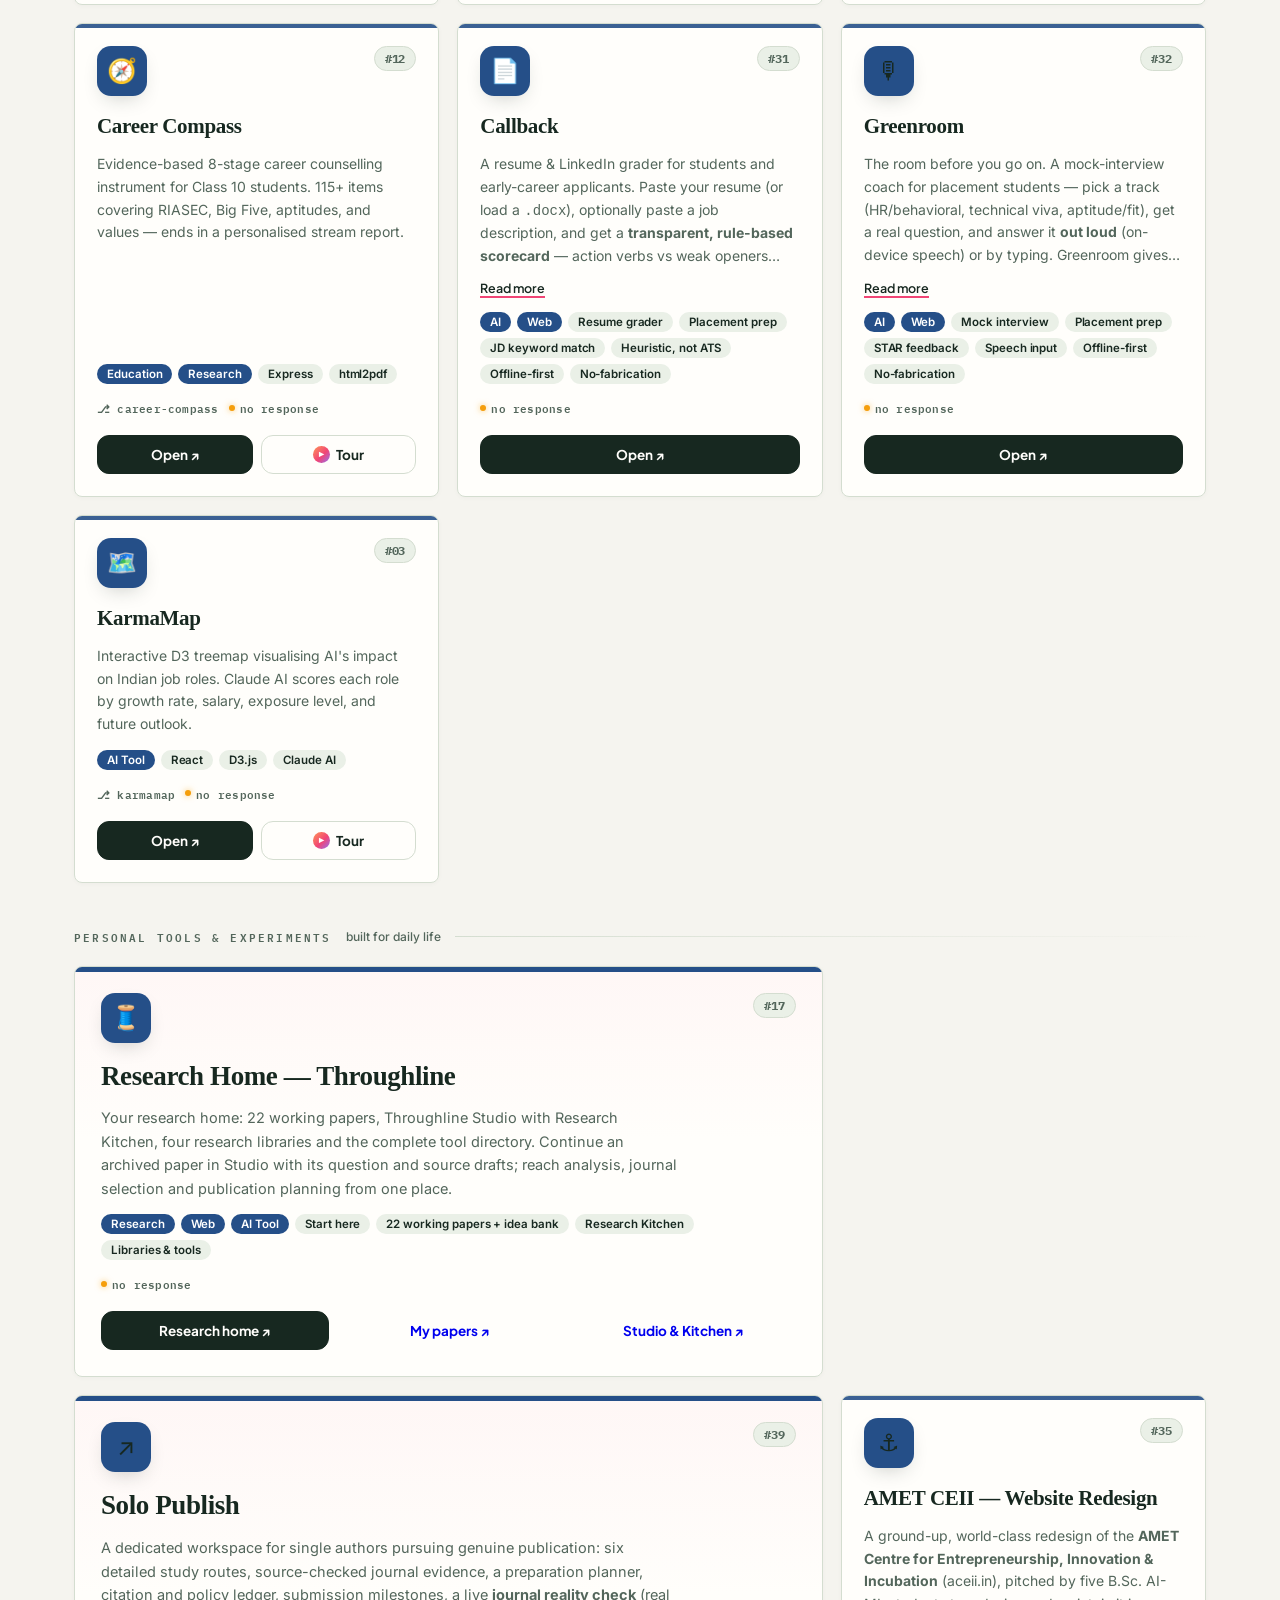
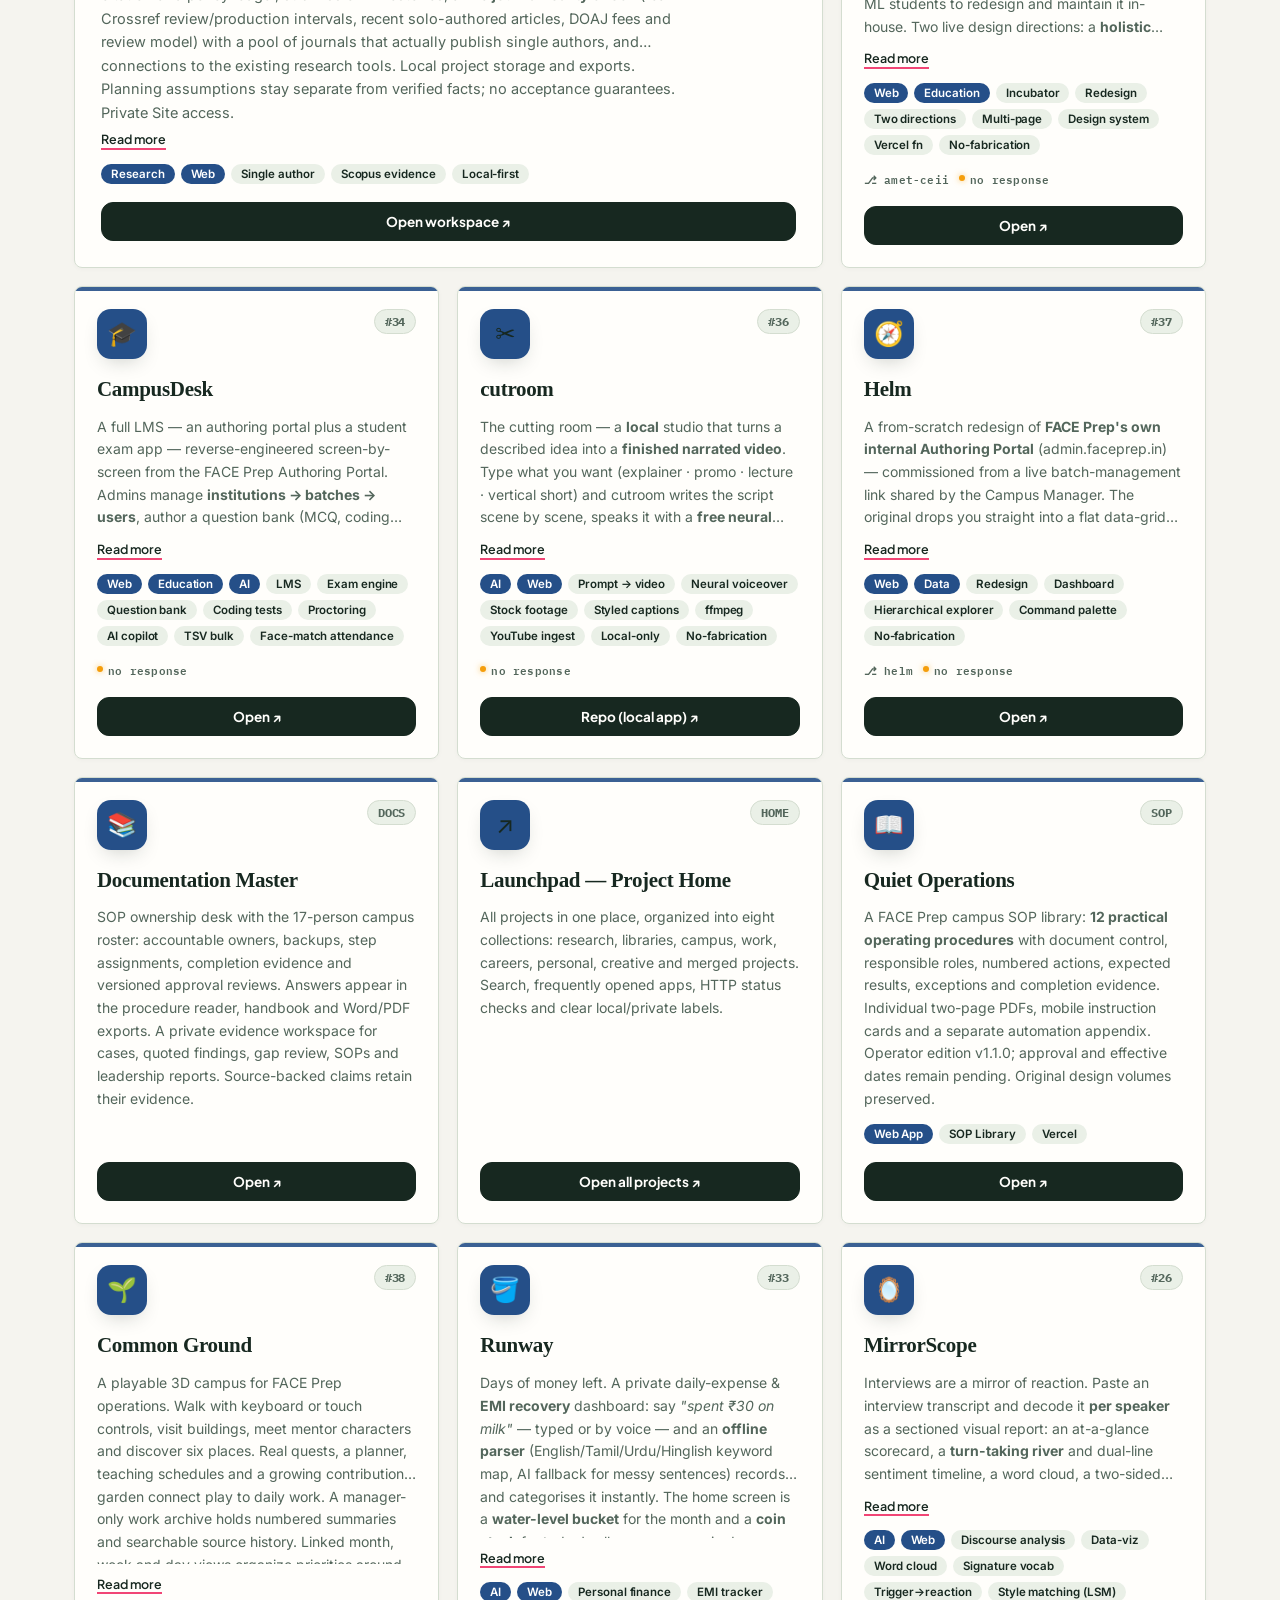
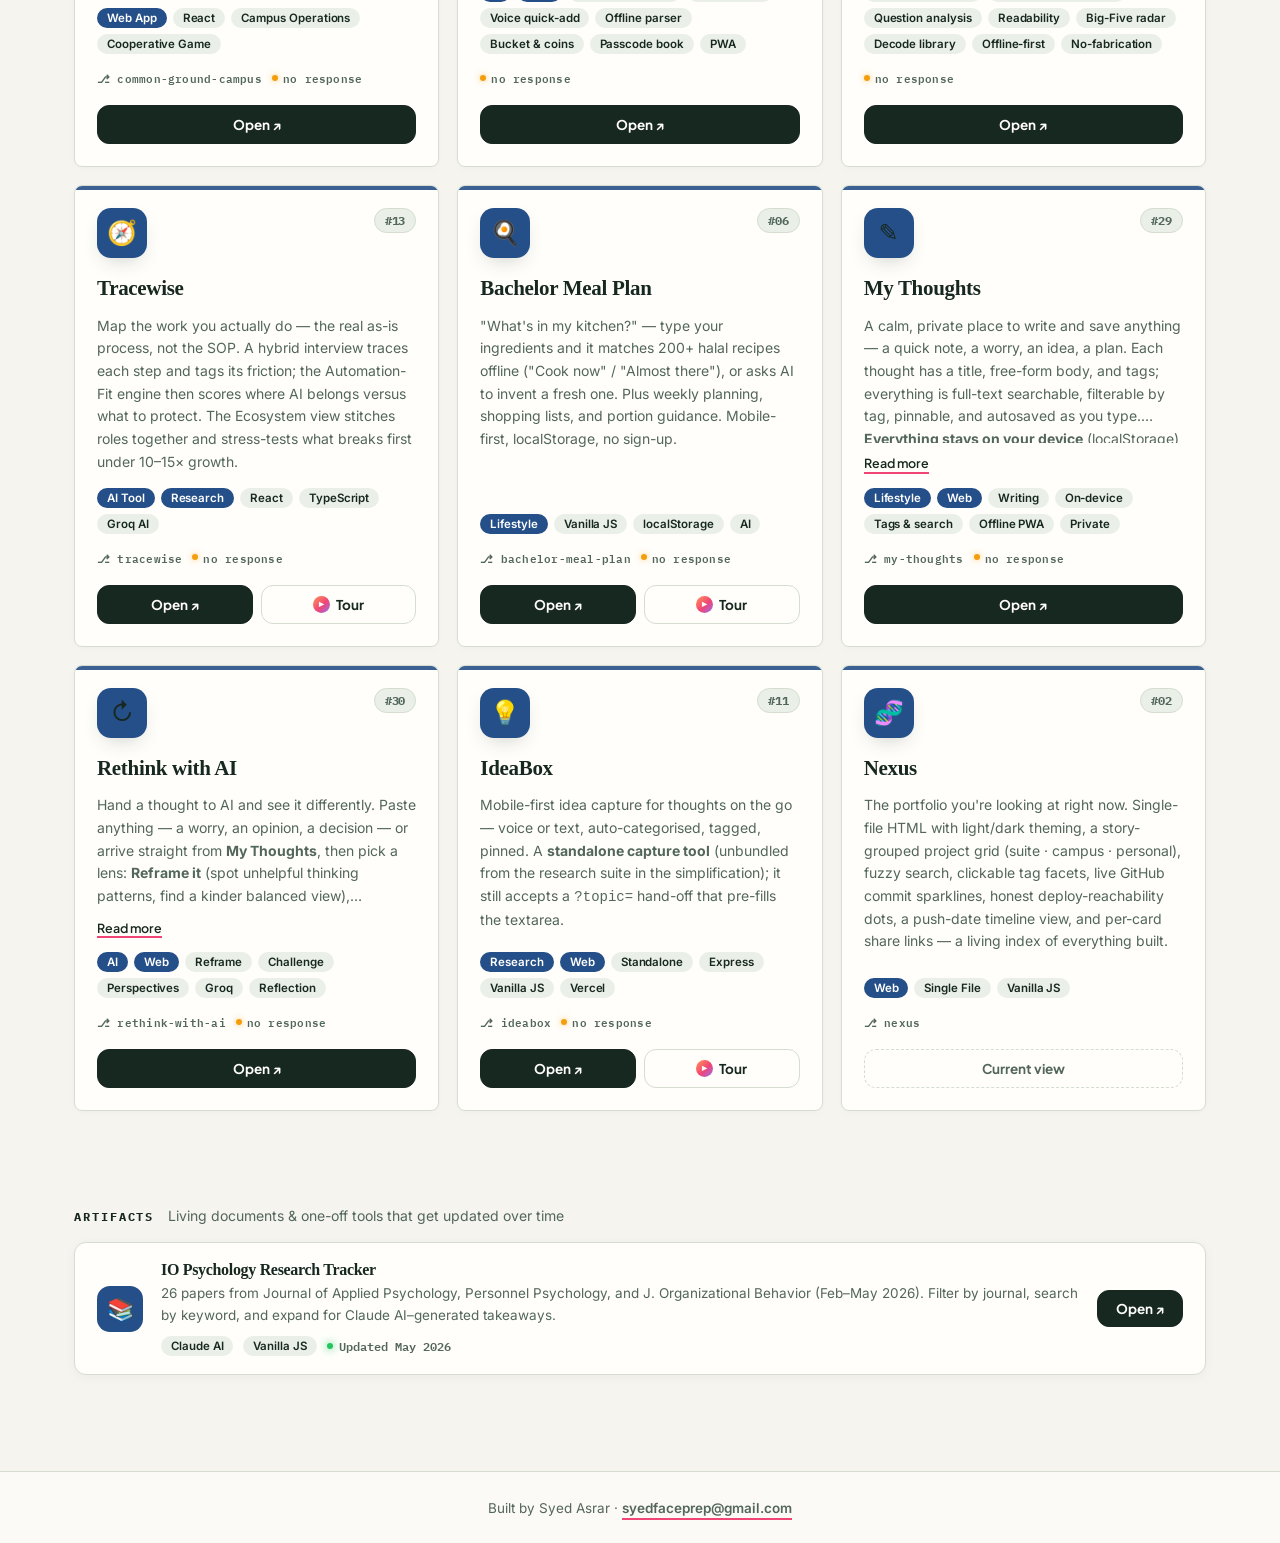
==== commit 710c7ce1: "Remove exact library counts from copy Libraries keep growing, so copy describes them in words.  Co-A" ====
--- a/index.html
+++ b/index.html
@@ -1110,11 +1110,11 @@
     <div class="card g-warm" data-cats="research web data" data-repo="syahmedu/bookscope">
       <div class="c-top"><span class="c-ico">🔎</span><span class="c-num">#22</span></div>
       <div class="c-title">BookScope</div>
-      <div class="c-desc">A curated library of 284 academic reference books — roughly 128,000 source pages of research-methods, statistics, and social-science texts. Search available extracted text in the static Pagefind index, browse titles and authors, then open the source. Some books lack searchable text, and very long extracts are capped. Each book now opens an <strong>“Inside this book”</strong> panel — constructs and theories with page numbers, distinctive terms, its own table of contents and related books — plus a library-wide concept atlas. Search runs entirely client-side; metadata comes from real source files or provenance-labelled OpenLibrary matches. The book-length companion to Research Book. The hero is a <strong>grove</strong>: one tree per book, placed by year, trunk height = page count, colour = topic, and your search lights up the matching books.</div>
+      <div class="c-desc">A curated library of academic reference books — research-methods, statistics, and social-science texts. Search available extracted text in the static Pagefind index, browse titles and authors, then open the source. Some books lack searchable text, and very long extracts are capped. Each book now opens an <strong>“Inside this book”</strong> panel — constructs and theories with page numbers, distinctive terms, its own table of contents and related books — plus a library-wide concept atlas. Search runs entirely client-side; metadata comes from real source files or provenance-labelled OpenLibrary matches. The book-length companion to Research Book. The hero is a <strong>grove</strong>: one tree per book, placed by year, trunk height = page count, colour = topic, and your search lights up the matching books.</div>
       <div class="c-tags">
         <span class="cat ct">Research</span>
         <span class="cat cw">Web</span>
-        <span class="tag">Pagefind</span><span class="tag">284 books</span><span class="tag">128K pages</span><span class="tag">Full-text search</span><span class="tag">Client-side</span><span class="tag">No-fabrication</span><span class="tag">Vercel</span>
+        <span class="tag">Pagefind</span><span class="tag">Full-text search</span><span class="tag">Client-side</span><span class="tag">No-fabrication</span><span class="tag">Vercel</span>
       </div>
       <div class="c-meta" data-meta></div>
       <div class="c-links">
@@ -1126,11 +1126,11 @@
     <div class="card g-warm" data-cats="research web data" data-repo="syahmedu/syeds-research-book" data-private>
       <div class="c-top"><span class="c-ico">📚</span><span class="c-num">#21</span></div>
       <div class="c-title">Research Book</div>
-        <div class="c-desc">A browsable, time-flowed view of a 24-month systematic-review corpus — 9,388 hand-coded papers across 167 management / organizational-behavior constructs. Alongside 79,517 recent OpenAlex records, a separate <strong>all-years management import adds 1,863,750 real records, 1,165,306 provider abstracts, and 58,487,941 observed reference links</strong>. All enabled tiers total 1,952,655 records. The official OpenAlex <strong>2026-09-23 release traversal</strong> and Crossref source traversal are complete for the recorded selection; missing titles and unresolved reference identities remain explicit. This is not universal literature or citation coverage. Source selection uses 2025 highest-category CiteScore rankings. <strong>Conference series, book series, trade publications, and journals stay separate</strong>. Explore the 408-construct co-occurrence map, construct trends and Term Trends. Hand coding stays intact; imported tags, extracted phrases and catalog crosswalks are machine-matched and verify-badged. The full snapshot is hosted on Vercel; the older GitHub Pages version remains available separately.</div>
+        <div class="c-desc">A browsable, time-flowed view of a 24-month systematic-review corpus — hand-coded papers across management / organizational-behavior constructs. Alongside a recent OpenAlex tier, a separate <strong>all-years management import adds real records, provider abstracts and observed reference links</strong>. The official OpenAlex <strong>2026-09-23 release traversal</strong> and Crossref source traversal are complete for the recorded selection; missing titles and unresolved reference identities remain explicit. This is not universal literature or citation coverage. Source selection uses 2025 highest-category CiteScore rankings. <strong>Conference series, book series, trade publications, and journals stay separate</strong>. Explore the construct co-occurrence map, construct trends and Term Trends. Hand coding stays intact; imported tags, extracted phrases and catalog crosswalks are machine-matched and verify-badged. The full snapshot is hosted on Vercel; the older GitHub Pages version remains available separately.</div>
       <div class="c-tags">
         <span class="cat ct">Research</span>
         <span class="cat cw">Web</span>
-        <span class="tag">Single-file</span><span class="tag">9,388 hand-coded</span><span class="tag">1,952,655 all tiers</span><span class="tag">167 constructs</span><span class="tag">408-construct matrix</span><span class="tag">Term Trends</span><span class="tag">No-fabrication</span><span class="tag">Vercel</span>
+        <span class="tag">Single-file</span><span class="tag">Hand-coded</span><span class="tag">Construct matrix</span><span class="tag">Term Trends</span><span class="tag">No-fabrication</span><span class="tag">Vercel</span>
       </div>
       <div class="c-meta" data-meta></div>
       <div class="c-links">
@@ -1159,7 +1159,7 @@
     <div class="card g-warm" data-cats="research web education" data-repo="syahmedu/fallacyscope" data-private>
       <div class="c-top"><span class="c-ico">⚠️</span><span class="c-num">#19</span></div>
       <div class="c-title">FallacyScope</div>
-      <div class="c-desc">A curated field guide to the paradoxes &amp; fallacies that bend social-science &amp; management research — Simpson's, ecological, base-rate, survivorship and more. Each entry: the trap, a real worked example, why it happens, how to avoid it, and where it bites in the research lifecycle. Every one hand-cited to a canonical source with a DOI link. Now <strong>87 entries</strong> (19 paradoxes · 27 fallacies · 41 biases); all are now <strong>embedded in ResearchFlow</strong> as a stage-aware resource. The front page is now a <strong>stream</strong>: one stone per trap at the research stage where it first appears, trailing to the last stage it affects.</div>
+      <div class="c-desc">A curated field guide to the paradoxes &amp; fallacies that bend social-science &amp; management research — Simpson's, ecological, base-rate, survivorship and more. Each entry: the trap, a real worked example, why it happens, how to avoid it, and where it bites in the research lifecycle. Every one hand-cited to a canonical source with a DOI link. Paradoxes, fallacies and biases; <strong>embedded in ResearchFlow</strong> as a stage-aware resource. The front page is now a <strong>stream</strong>: one stone per trap at the research stage where it first appears, trailing to the last stage it affects.</div>
       <div class="c-tags">
         <span class="cat ct">Research</span>
         <span class="cat cw">Web</span>
@@ -1387,7 +1387,7 @@
     <div class="card g-pink" data-cats="ai research" data-repo="syahmedu/scalebase">
       <div class="c-top"><span class="c-ico">📐</span><span class="c-num">#09</span></div>
       <div class="c-title">ScaleScope</div>
-      <div class="c-desc">Library of 330+ validated measurement scales across 7 domains — browse, get AI recommendations, and compare scales with APA 7th citations.</div>
+      <div class="c-desc">Library of validated measurement scales across domains — browse, get AI recommendations, and compare scales with APA 7th citations.</div>
       <div class="c-tags">
         <span class="cat ct">Research</span>
         <span class="tag">Groq</span><span class="tag">React</span><span class="tag">TypeScript</span>
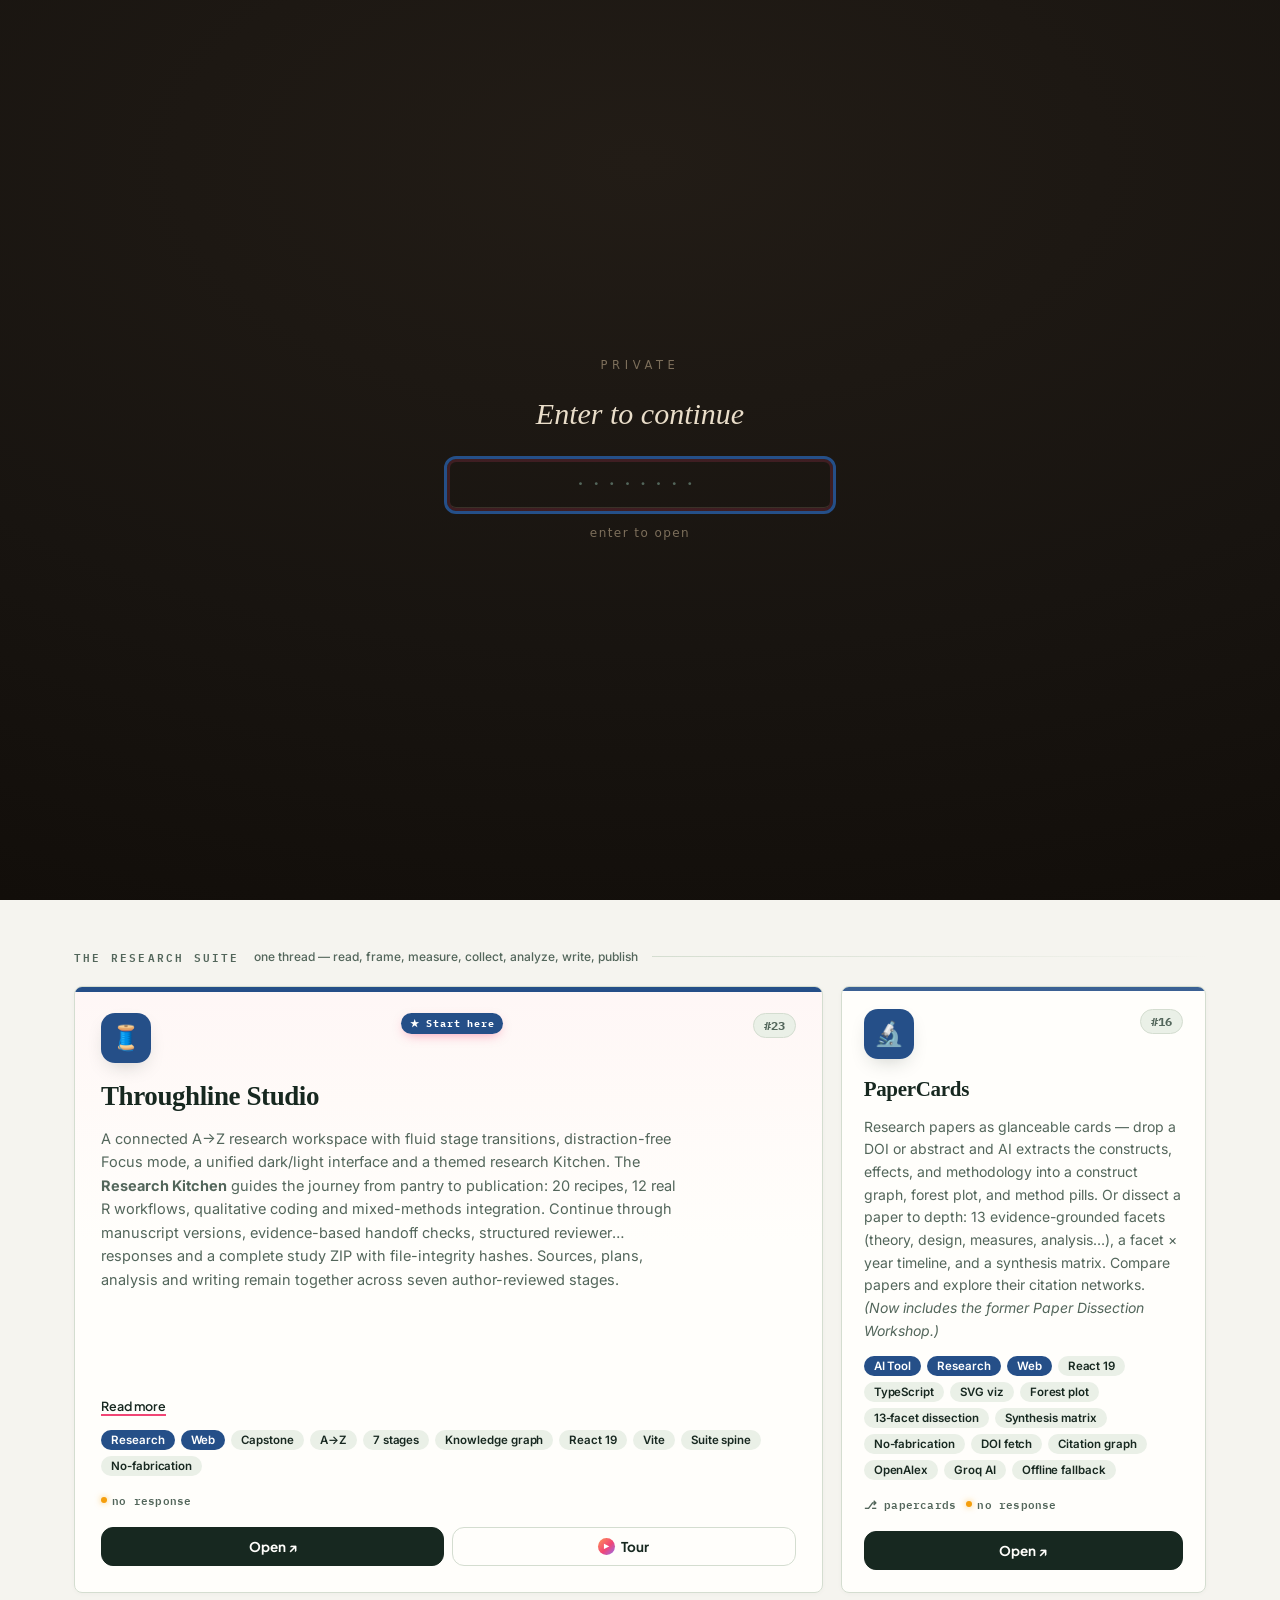
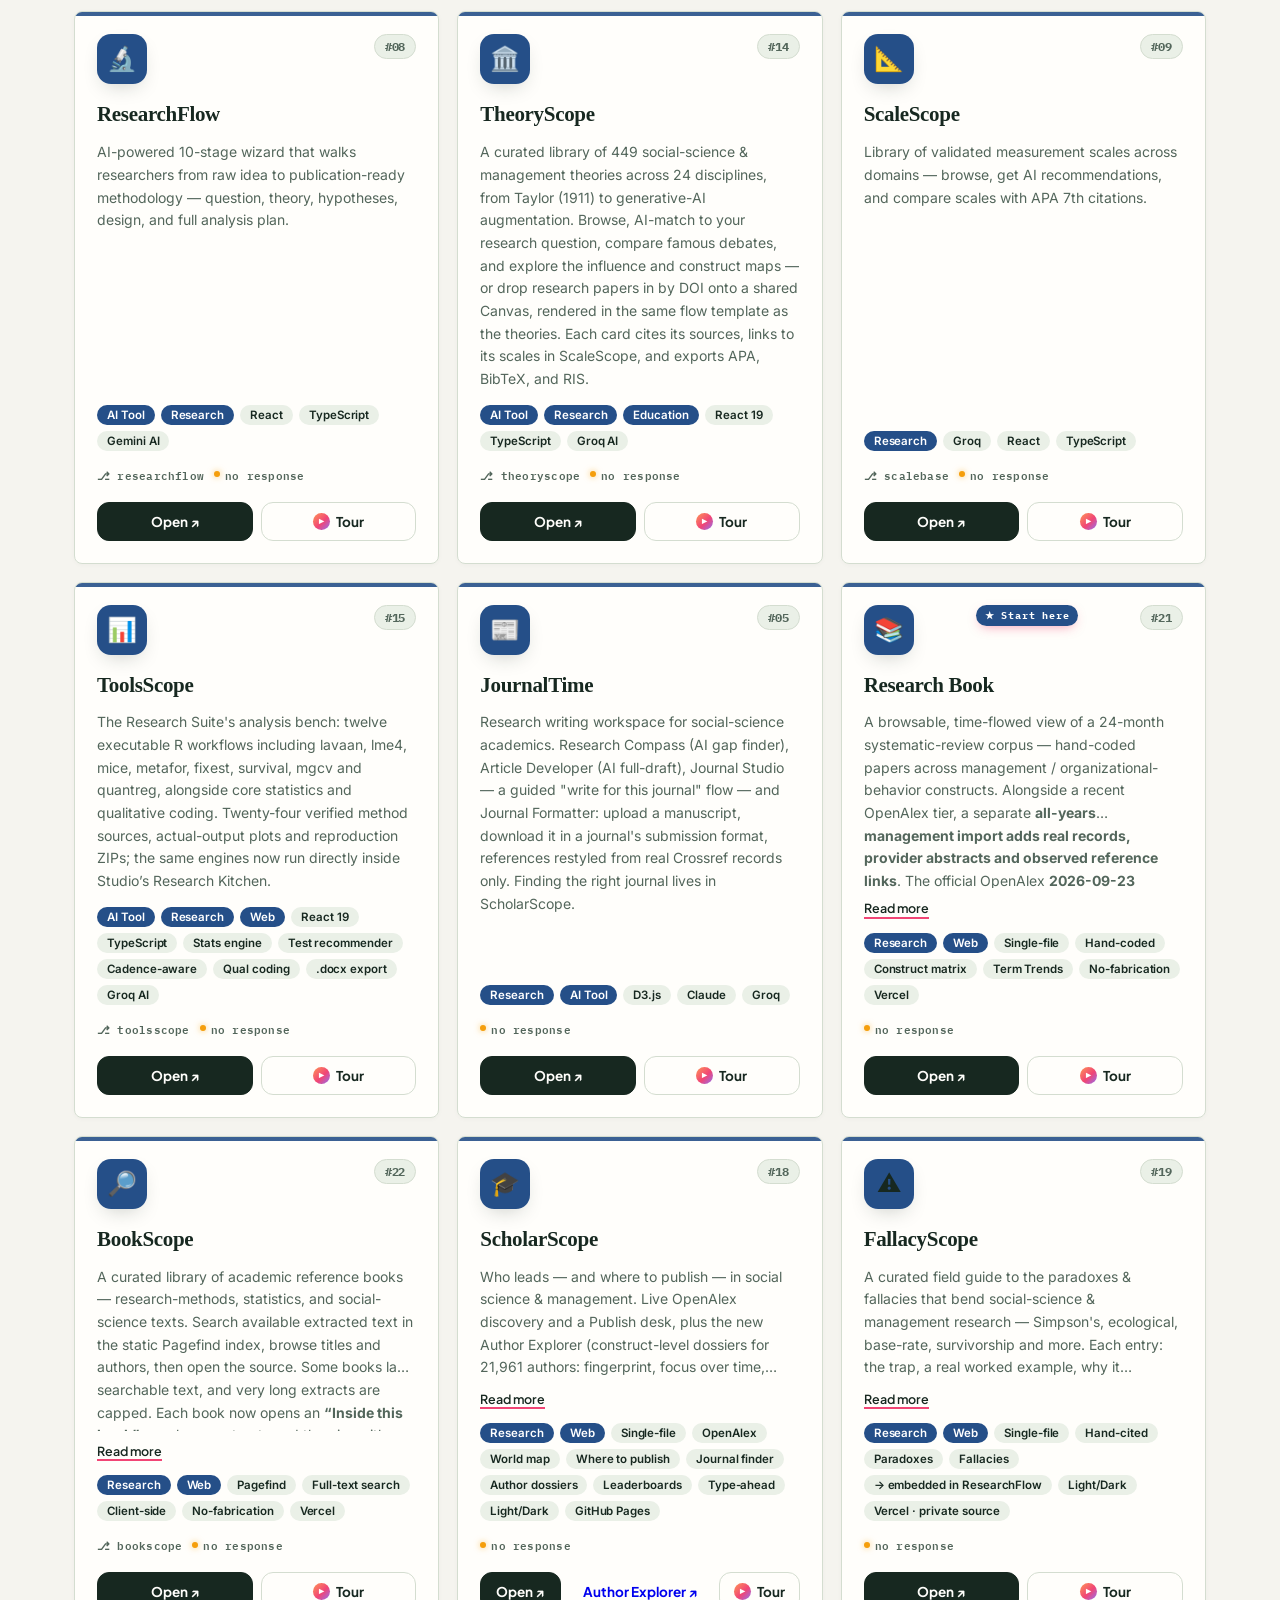
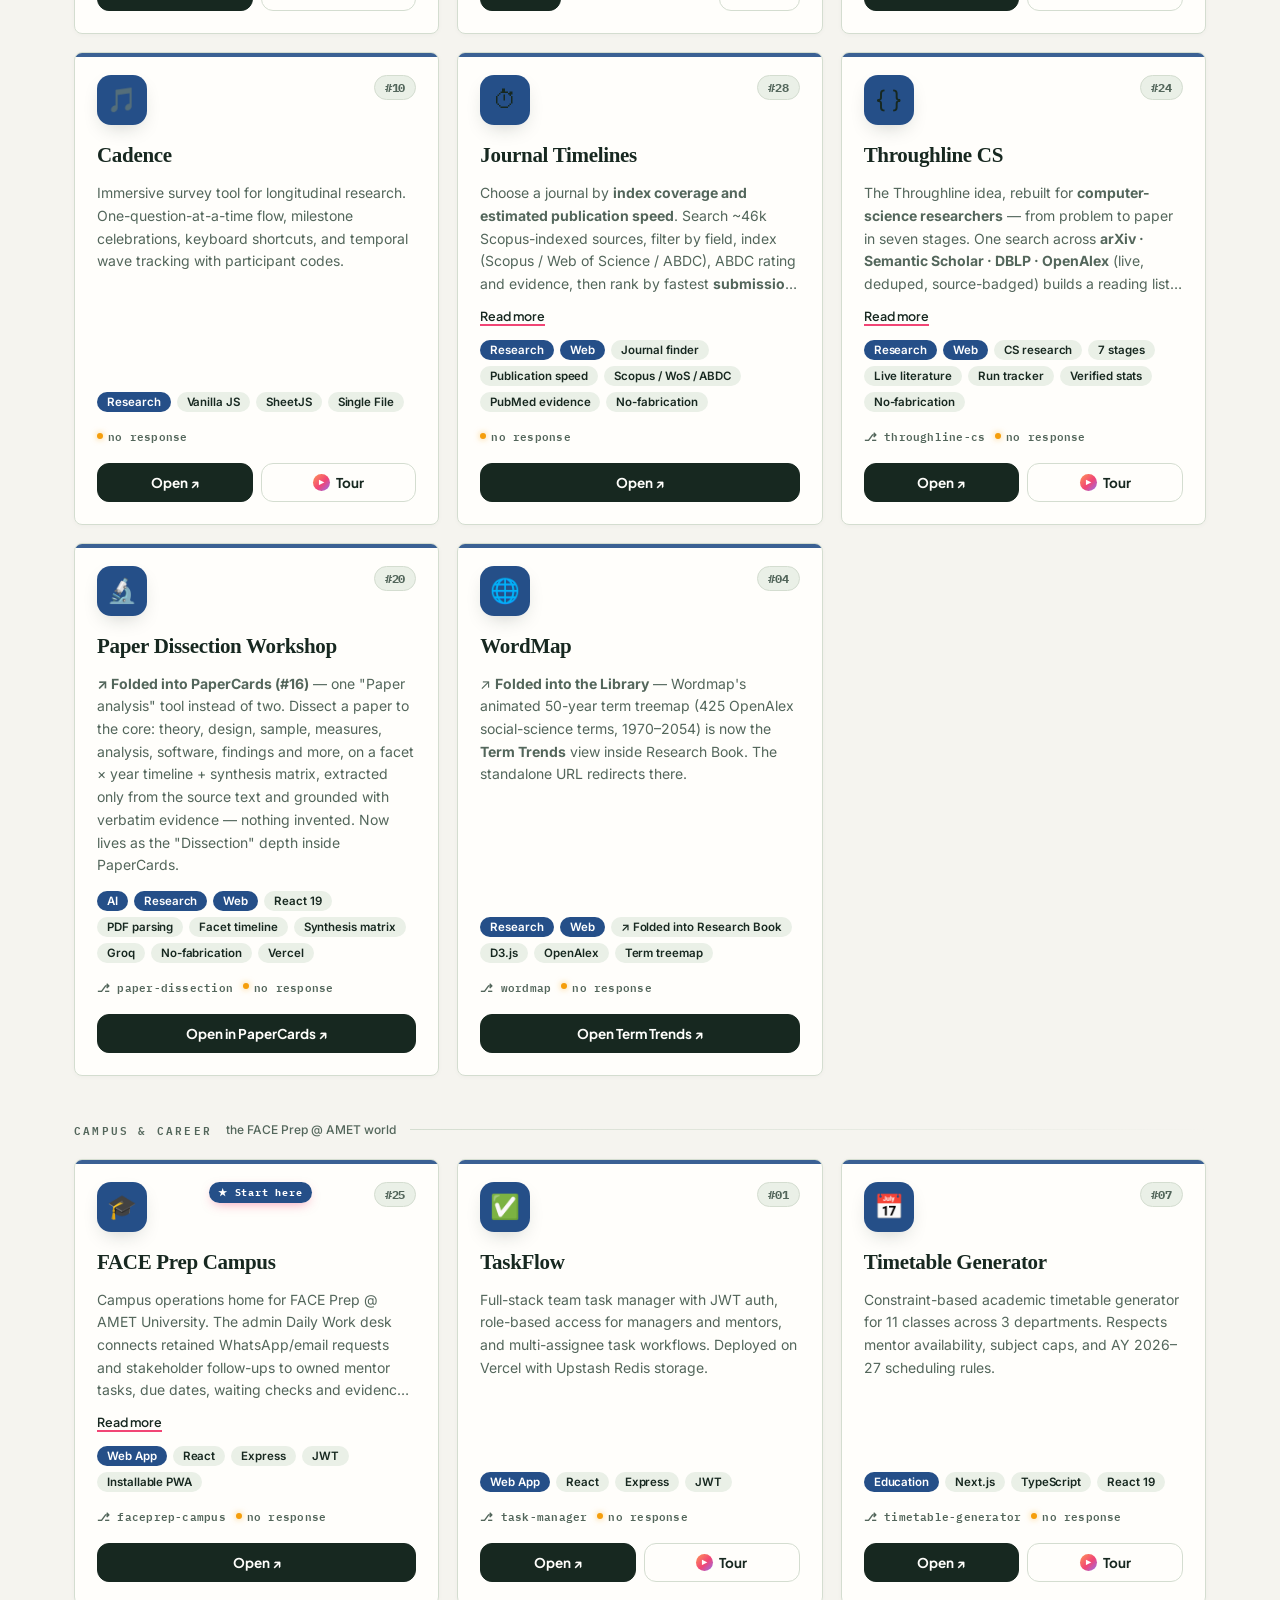
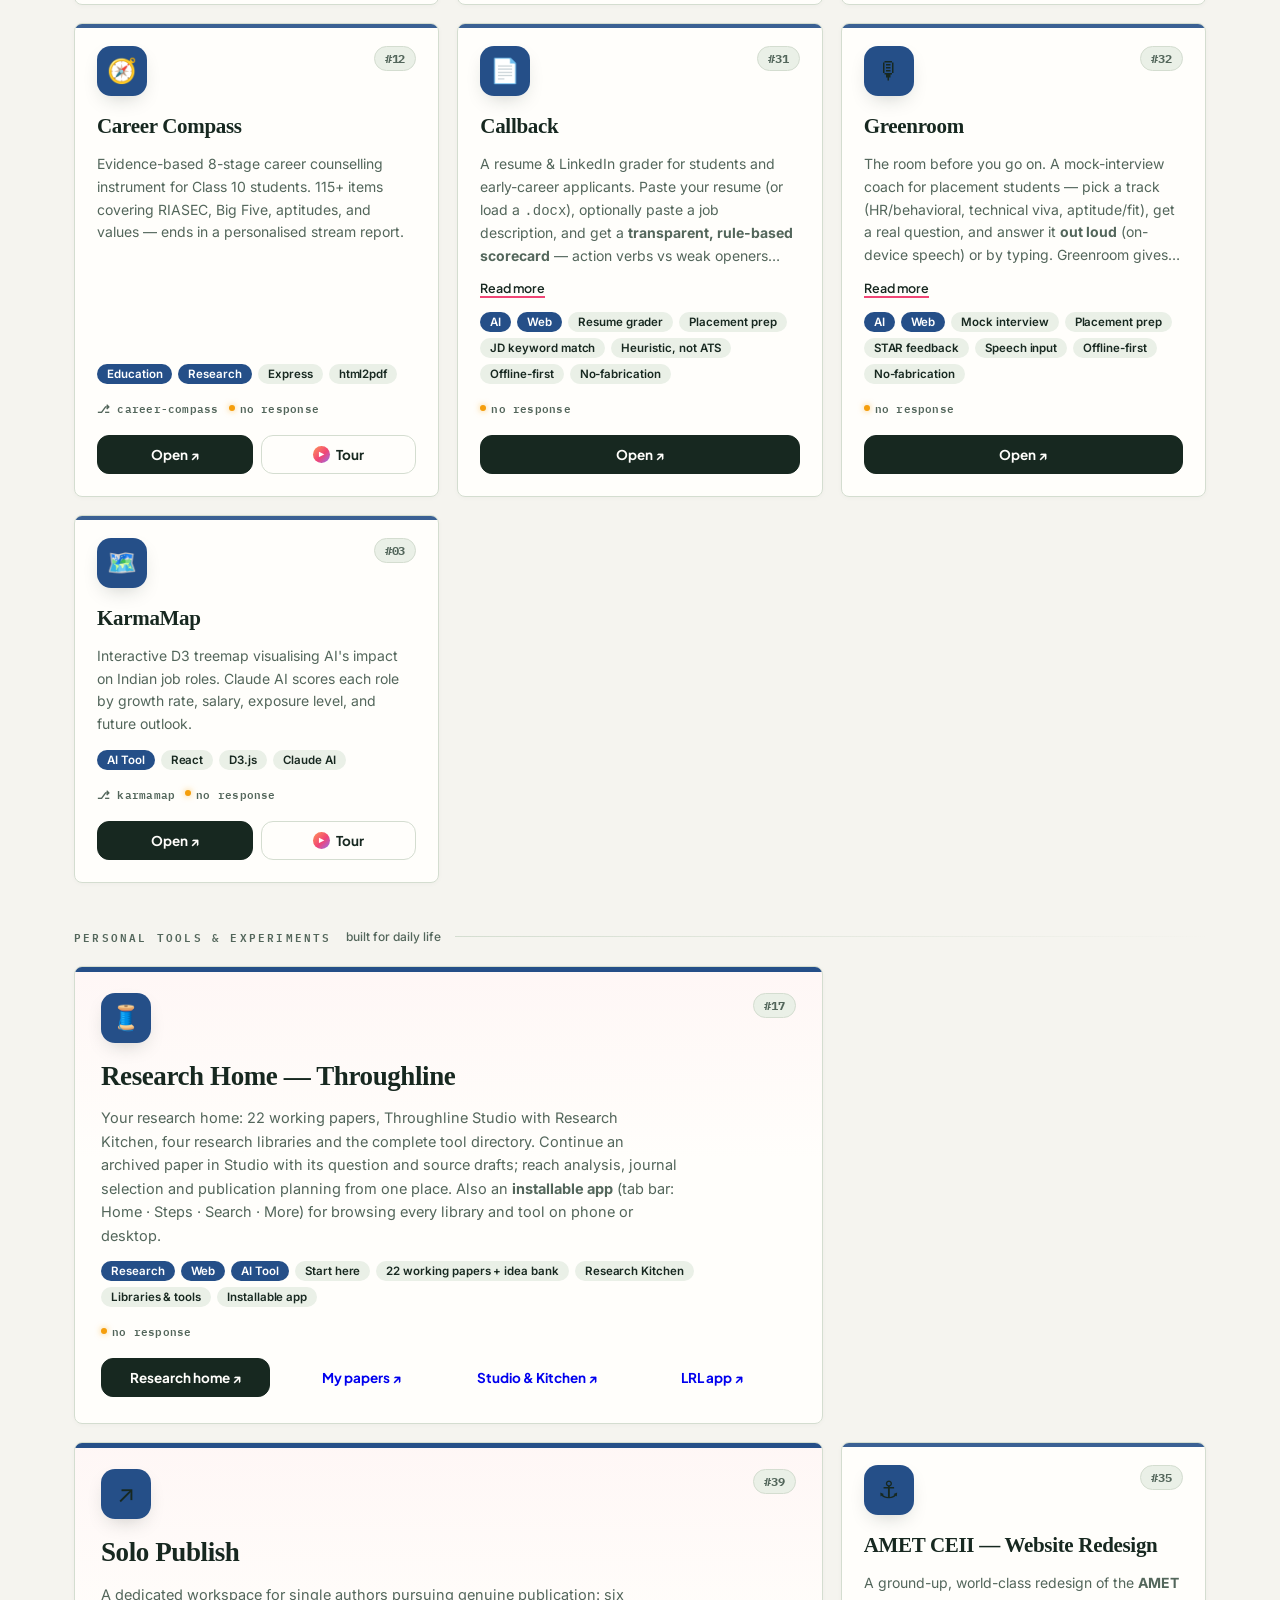
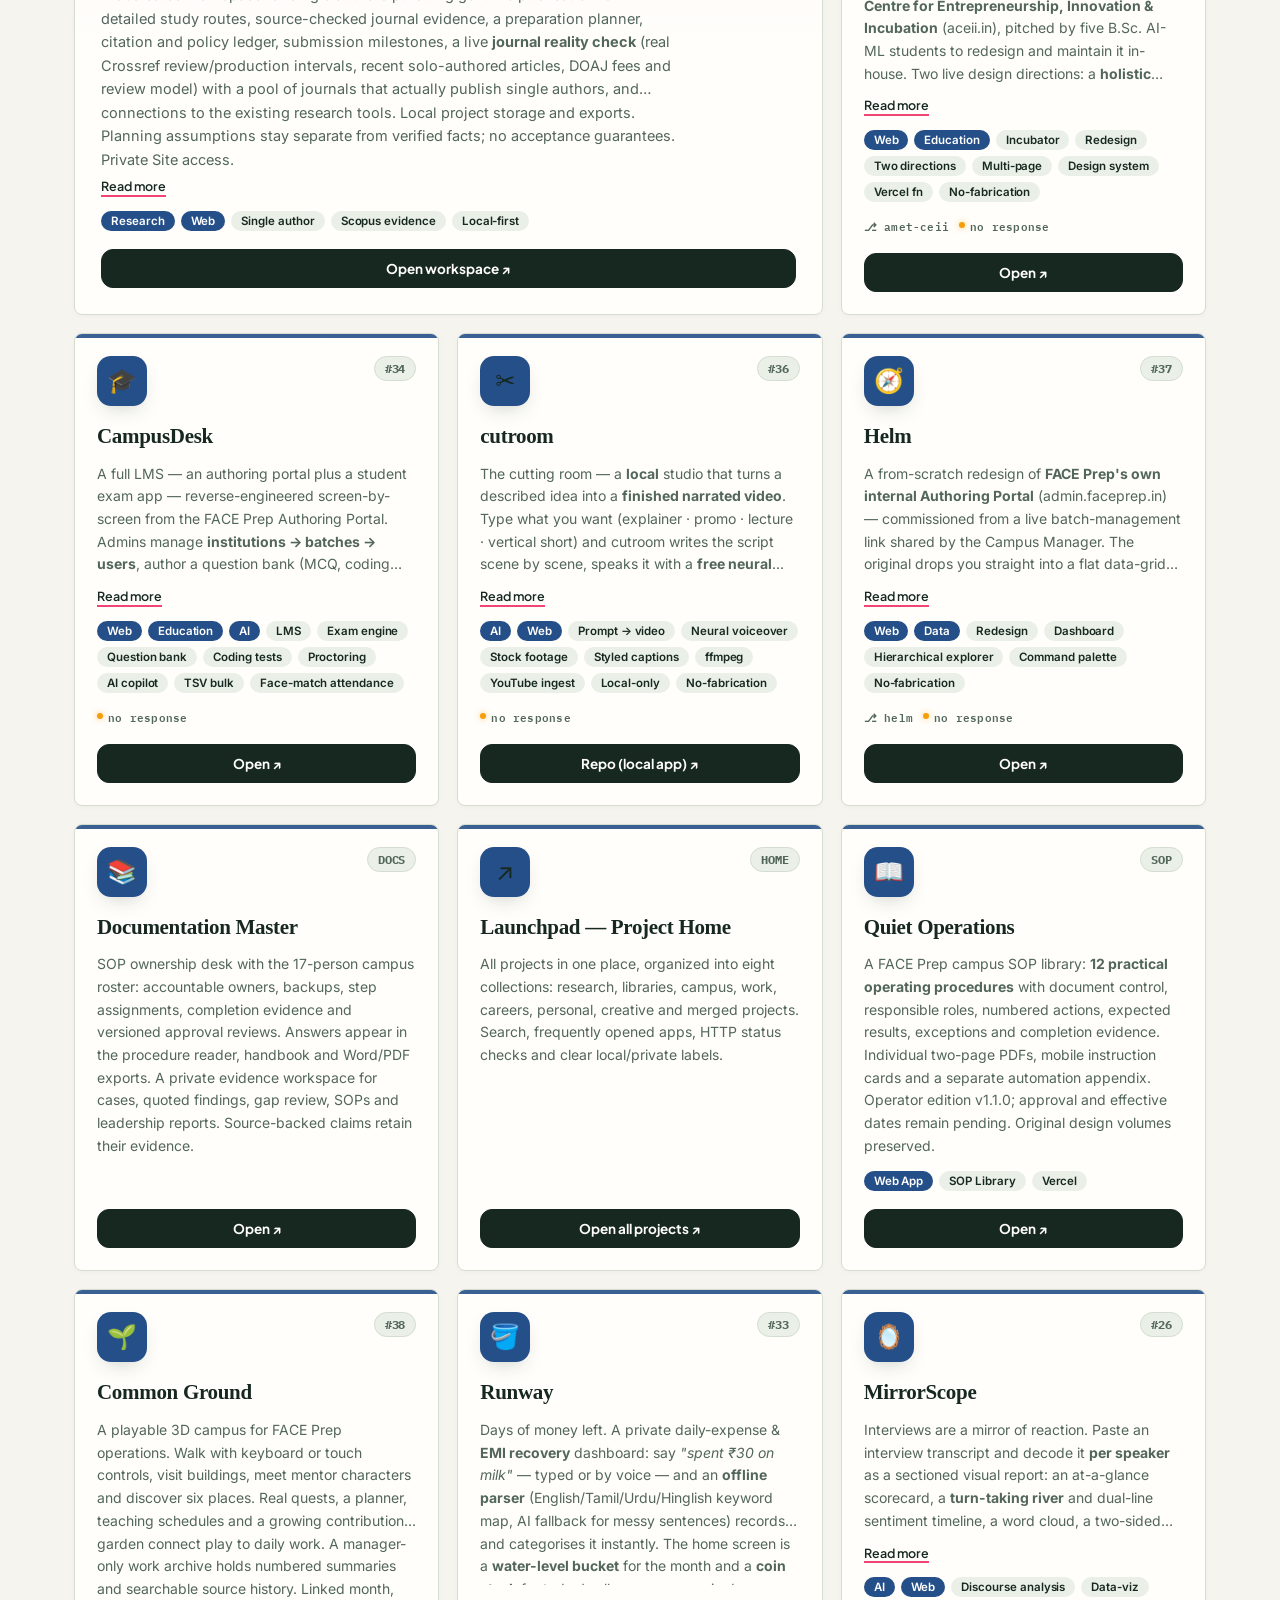
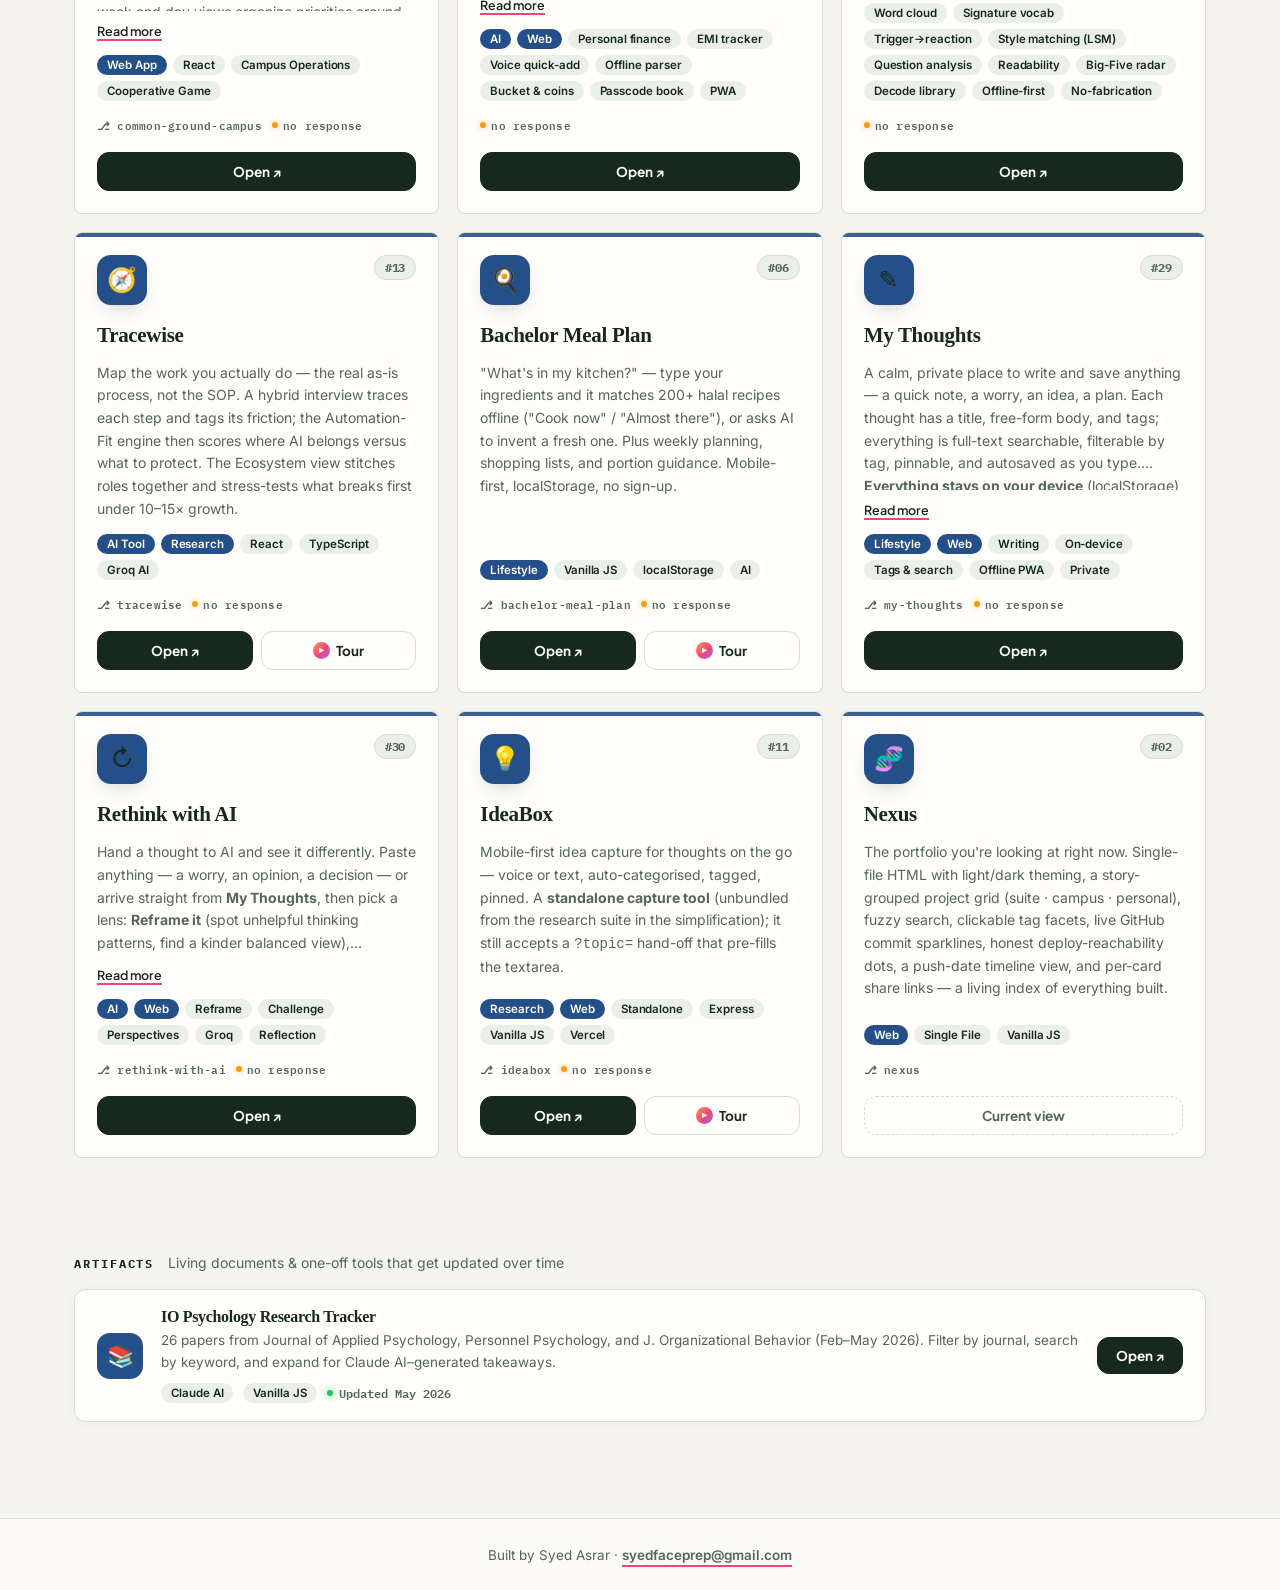
==== commit 3b4a010e: "Research Home card: add the installable LRL app link + tag Co-Authored-By: Claude Opus 5.5 <noreply@" ====
--- a/index.html
+++ b/index.html
@@ -872,18 +872,19 @@
     <div class="card g-warm featured" data-cats="research web ai" data-repo="syahmedu/research-suite" data-private>
       <div class="c-top"><span class="c-ico">🧵</span><span class="c-num">#17</span></div>
       <div class="c-title">Research Home — Throughline</div>
-      <div class="c-desc">Your research home: 22 working papers, Throughline Studio with Research Kitchen, four research libraries and the complete tool directory. Continue an archived paper in Studio with its question and source drafts; reach analysis, journal selection and publication planning from one place.</div>
+      <div class="c-desc">Your research home: 22 working papers, Throughline Studio with Research Kitchen, four research libraries and the complete tool directory. Continue an archived paper in Studio with its question and source drafts; reach analysis, journal selection and publication planning from one place. Also an <strong>installable app</strong> (tab bar: Home · Steps · Search · More) for browsing every library and tool on phone or desktop.</div>
       <div class="c-tags">
         <span class="cat ct">Research</span>
         <span class="cat cw">Web</span>
         <span class="cat cp">AI Tool</span>
-        <span class="tag">Start here</span><span class="tag">22 working papers + idea bank</span><span class="tag">Research Kitchen</span><span class="tag">Libraries &amp; tools</span>
+        <span class="tag">Start here</span><span class="tag">22 working papers + idea bank</span><span class="tag">Research Kitchen</span><span class="tag">Libraries &amp; tools</span><span class="tag">Installable app</span>
       </div>
       <div class="c-meta" data-meta></div>
       <div class="c-links" style="flex-wrap:wrap">
         <a class="lnk lp" href="https://lazyresearchlad.vercel.app/" target="_blank" rel="noopener">Research home ↗</a>
         <a class="lnk" href="https://syed-papers.vercel.app/" target="_blank" rel="noopener">My papers ↗</a>
         <a class="lnk" href="https://throughline-studio.vercel.app/" target="_blank" rel="noopener">Studio &amp; Kitchen ↗</a>
+        <a class="lnk" href="https://lazyresearchlad.vercel.app/app.html" target="_blank" rel="noopener">LRL app ↗</a>
       </div>
     </div>
 
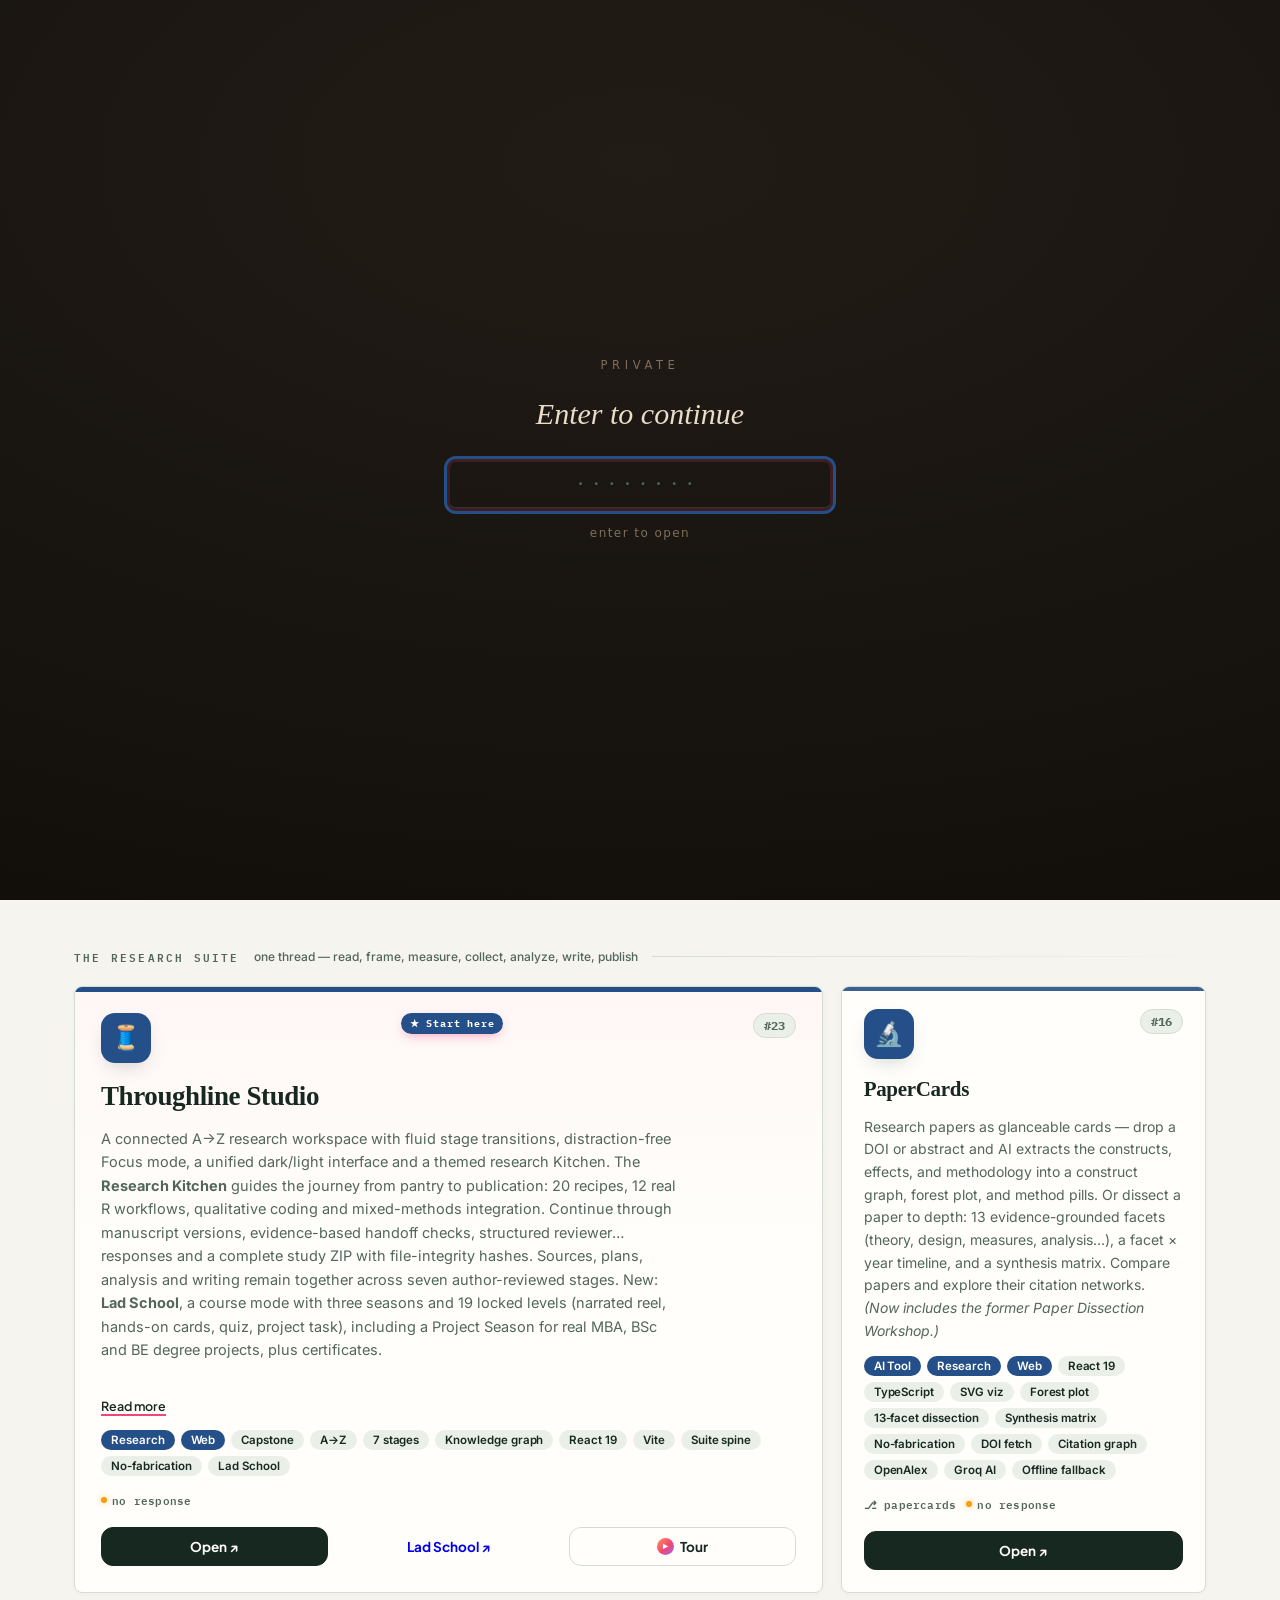
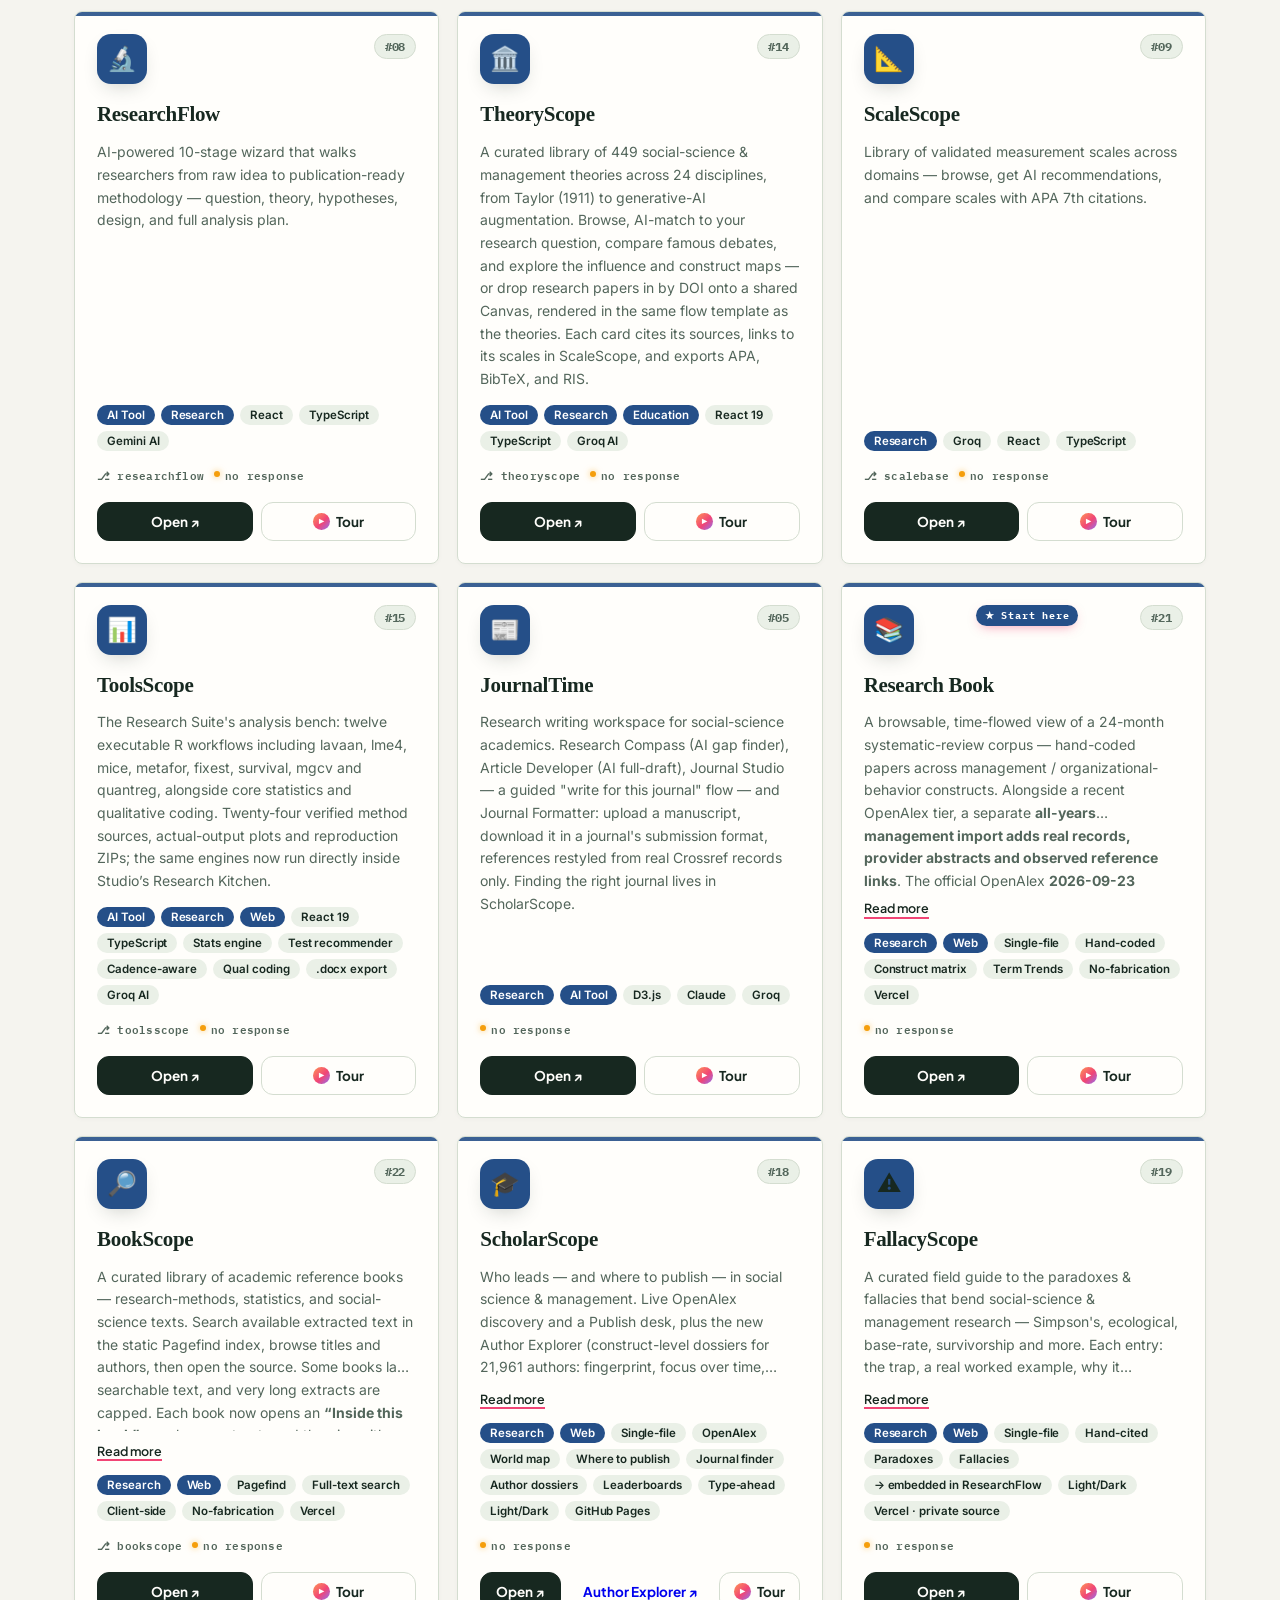
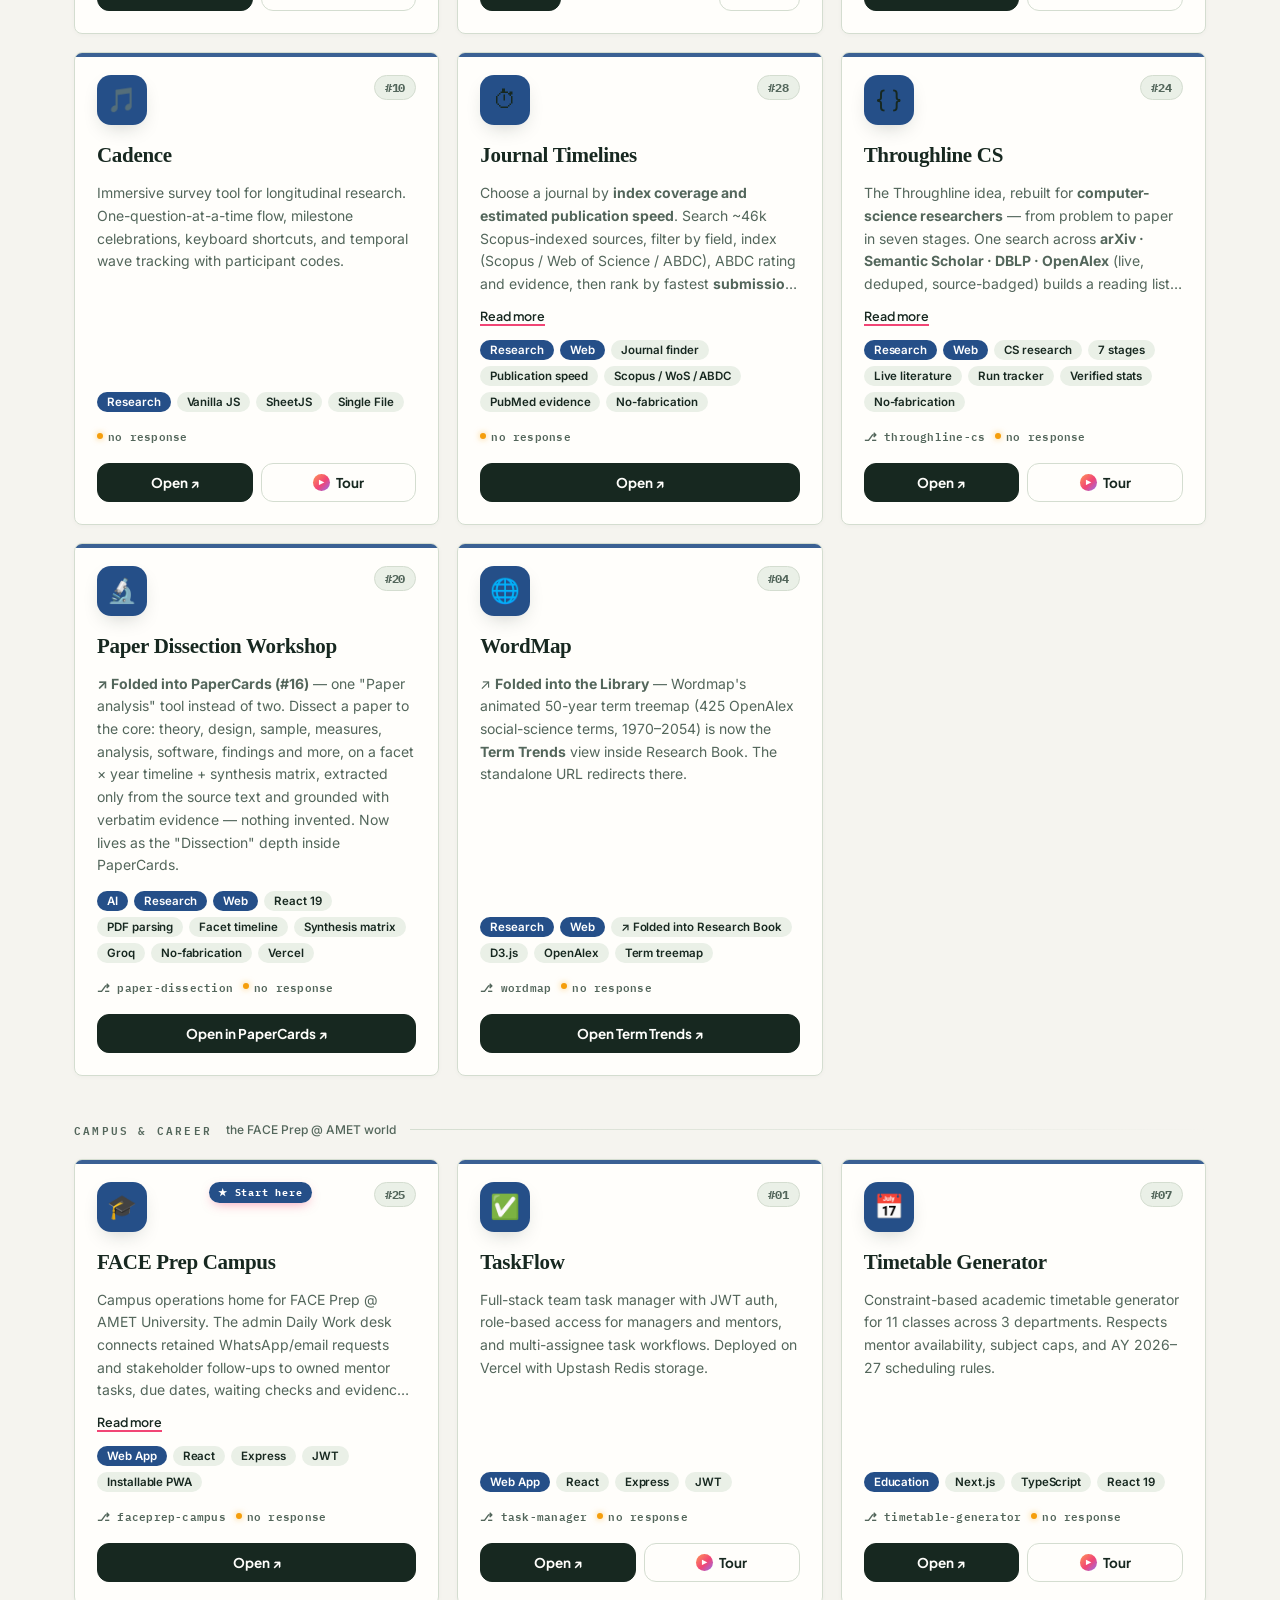
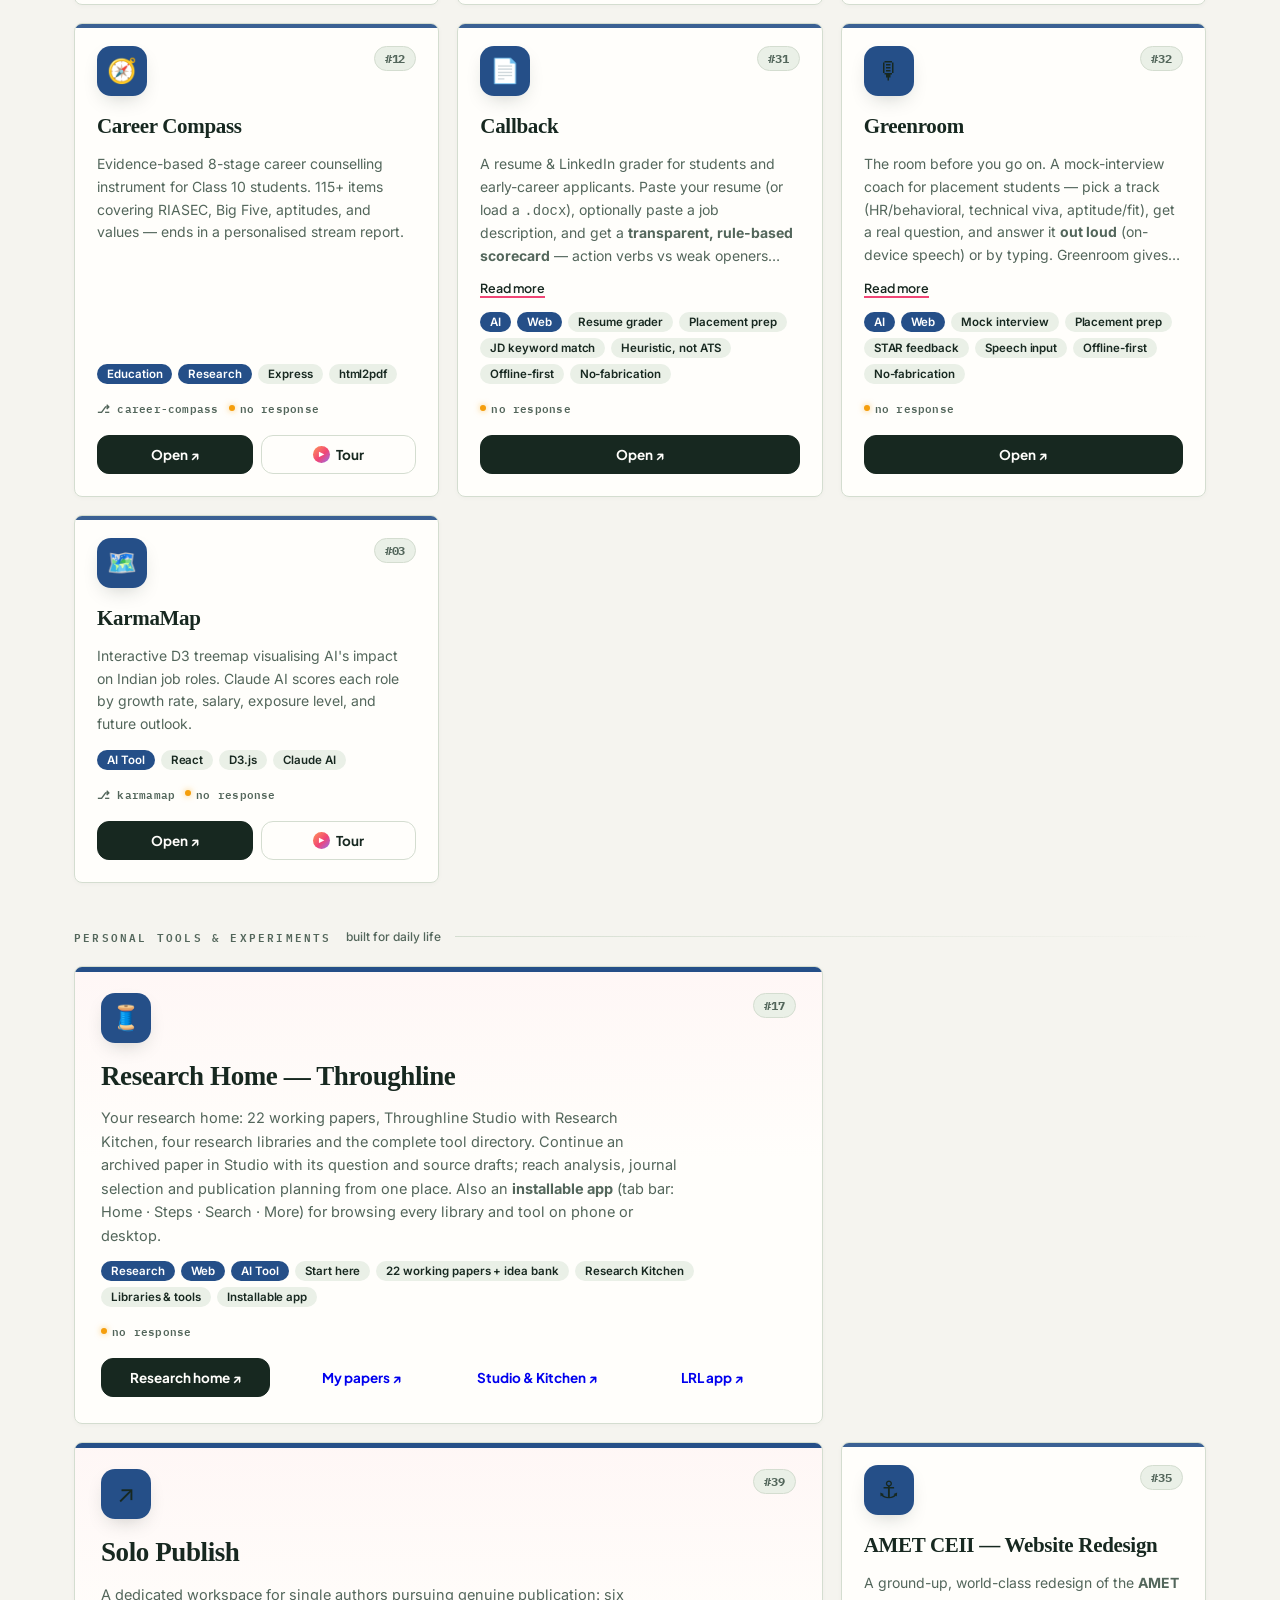
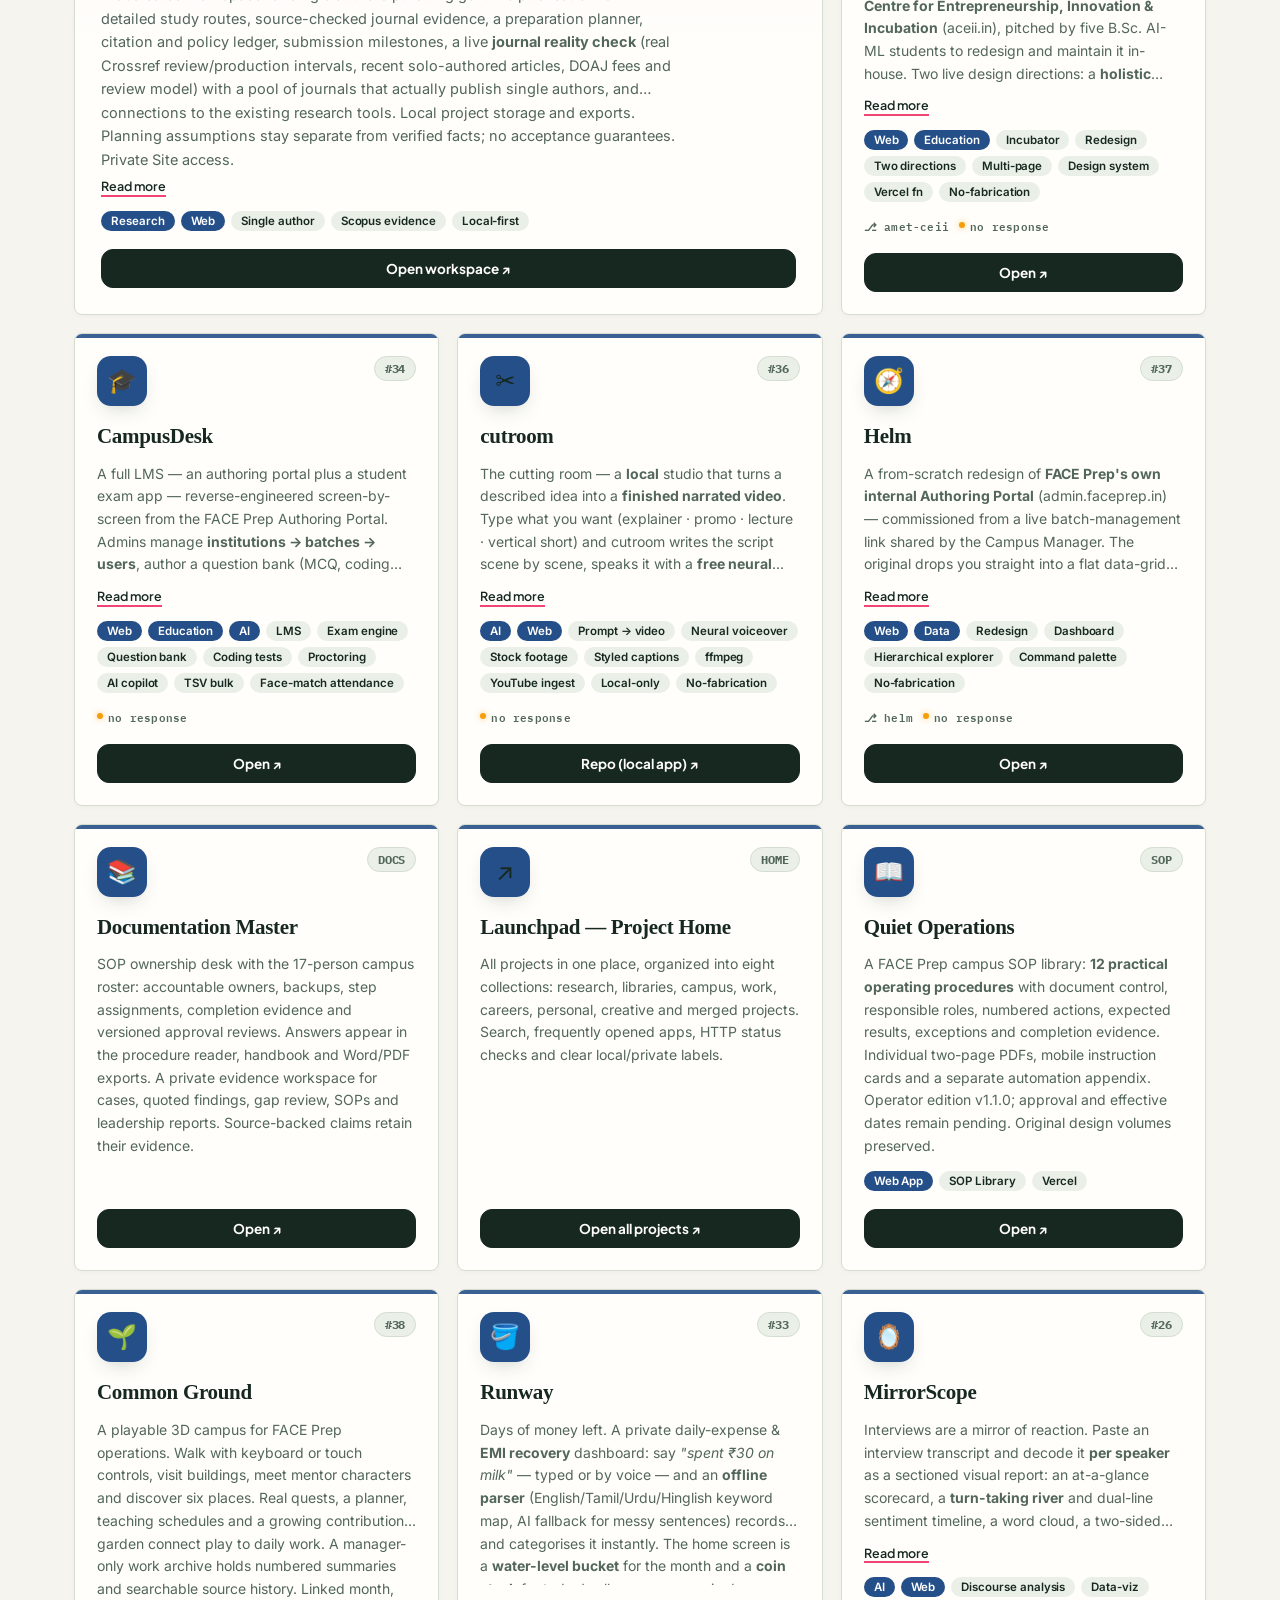
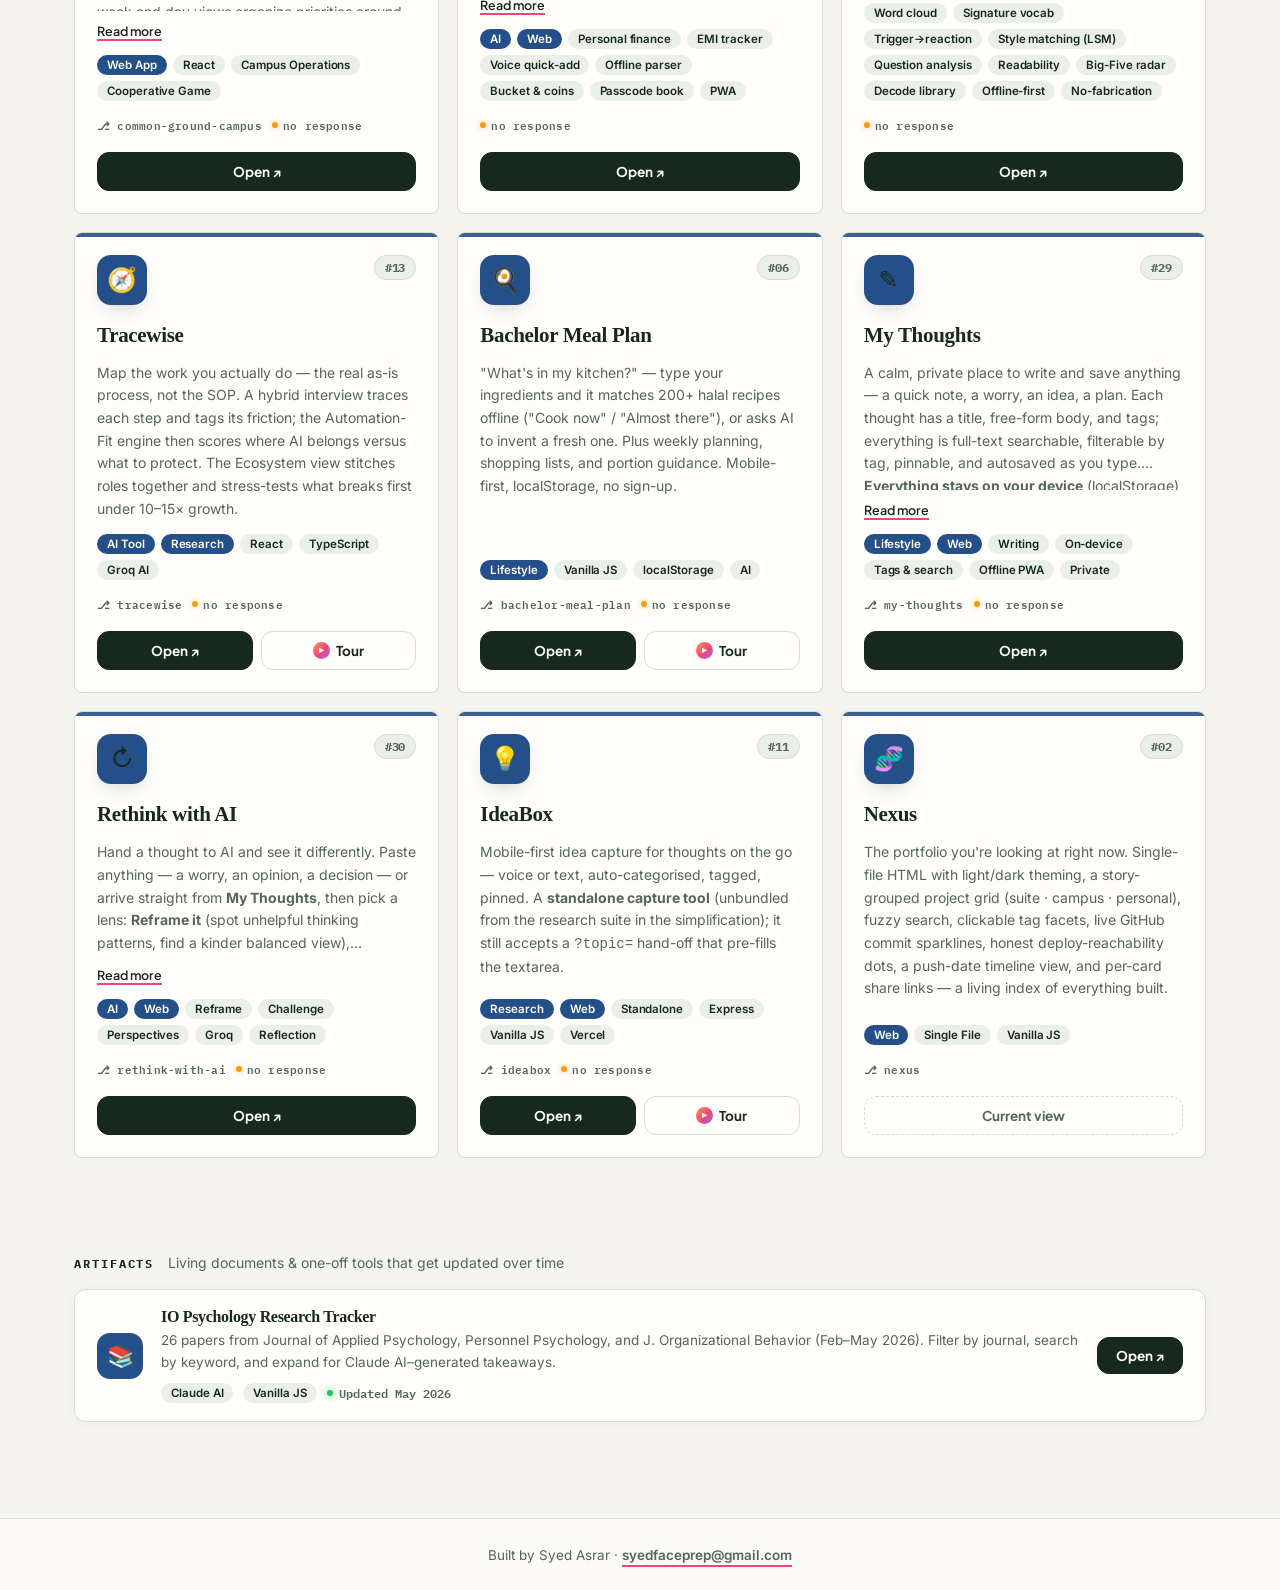
==== commit 0d8f4c75: "nexus: Lad School in Studio card Co-Authored-By: Claude Opus 5.5 <noreply@anthropic.com> Claude-Sess" ====
--- a/index.html
+++ b/index.html
@@ -902,15 +902,16 @@
     <div class="card g-warm featured" data-cats="research web ai data" data-repo="syahmedu/throughline-studio" data-private>
       <div class="c-top"><span class="c-ico">🧵</span><span class="c-num">#23</span></div>
       <div class="c-title">Throughline Studio</div>
-      <div class="c-desc">A connected A→Z research workspace with fluid stage transitions, distraction-free Focus mode, a unified dark/light interface and a themed research Kitchen. The <strong>Research Kitchen</strong> guides the journey from pantry to publication: 20 recipes, 12 real R workflows, qualitative coding and mixed-methods integration. Continue through manuscript versions, evidence-based handoff checks, structured reviewer responses and a complete study ZIP with file-integrity hashes. Sources, plans, analysis and writing remain together across seven author-reviewed stages.</div>
+      <div class="c-desc">A connected A→Z research workspace with fluid stage transitions, distraction-free Focus mode, a unified dark/light interface and a themed research Kitchen. The <strong>Research Kitchen</strong> guides the journey from pantry to publication: 20 recipes, 12 real R workflows, qualitative coding and mixed-methods integration. Continue through manuscript versions, evidence-based handoff checks, structured reviewer responses and a complete study ZIP with file-integrity hashes. Sources, plans, analysis and writing remain together across seven author-reviewed stages. New: <strong>Lad School</strong>, a course mode with three seasons and 19 locked levels (narrated reel, hands-on cards, quiz, project task), including a Project Season for real MBA, BSc and BE degree projects, plus certificates.</div>
       <div class="c-tags">
         <span class="cat ct">Research</span>
         <span class="cat cw">Web</span>
-        <span class="tag">Capstone</span><span class="tag">A→Z</span><span class="tag">7 stages</span><span class="tag">Knowledge graph</span><span class="tag">React 19</span><span class="tag">Vite</span><span class="tag">Suite spine</span><span class="tag">No-fabrication</span>
+        <span class="tag">Capstone</span><span class="tag">A→Z</span><span class="tag">7 stages</span><span class="tag">Knowledge graph</span><span class="tag">React 19</span><span class="tag">Vite</span><span class="tag">Suite spine</span><span class="tag">No-fabrication</span><span class="tag">Lad School</span>
       </div>
       <div class="c-meta" data-meta></div>
       <div class="c-links">
         <a class="lnk lp" href="https://throughline-studio.vercel.app" target="_blank" rel="noopener">Open ↗</a>
+        <a class="lnk" href="https://throughline-studio.vercel.app/#/academy" target="_blank" rel="noopener">Lad School ↗</a>
       </div>
     </div>
 
@@ -1127,7 +1128,7 @@
     <div class="card g-warm" data-cats="research web data" data-repo="syahmedu/syeds-research-book" data-private>
       <div class="c-top"><span class="c-ico">📚</span><span class="c-num">#21</span></div>
       <div class="c-title">Research Book</div>
-        <div class="c-desc">A browsable, time-flowed view of a 24-month systematic-review corpus — hand-coded papers across management / organizational-behavior constructs. Alongside a recent OpenAlex tier, a separate <strong>all-years management import adds real records, provider abstracts and observed reference links</strong>. The official OpenAlex <strong>2026-09-23 release traversal</strong> and Crossref source traversal are complete for the recorded selection; missing titles and unresolved reference identities remain explicit. This is not universal literature or citation coverage. Source selection uses 2025 highest-category CiteScore rankings. <strong>Conference series, book series, trade publications, and journals stay separate</strong>. Explore the construct co-occurrence map, construct trends and Term Trends. Hand coding stays intact; imported tags, extracted phrases and catalog crosswalks are machine-matched and verify-badged. The full snapshot is hosted on Vercel; the older GitHub Pages version remains available separately.</div>
+        <div class="c-desc">A browsable, time-flowed view of a 24-month systematic-review corpus — hand-coded papers across management / organizational-behavior constructs. Alongside a recent OpenAlex tier, a separate <strong>all-years management import adds real records, provider abstracts and observed reference links</strong>. The official OpenAlex <strong>2026-09-23 release traversal</strong> and Crossref source traversal are complete for the recorded selection; missing titles and unresolved reference identities remain explicit. This is not universal literature or citation coverage. Source selection uses 2025 highest-category CiteScore rankings. <strong>Conference series, book series, trade publications, and journals stay separate</strong>. Explore the construct co-occurrence map, construct trends and Term Trends — now with <strong>Hype vs Citations</strong>: Google search, news and Wikipedia attention set against when papers appeared and how they were cited (field-normalised, review time allowed for). Hand coding stays intact; imported tags, extracted phrases and catalog crosswalks are machine-matched and verify-badged. The full snapshot is hosted on Vercel; the older GitHub Pages version remains available separately.</div>
       <div class="c-tags">
         <span class="cat ct">Research</span>
         <span class="cat cw">Web</span>
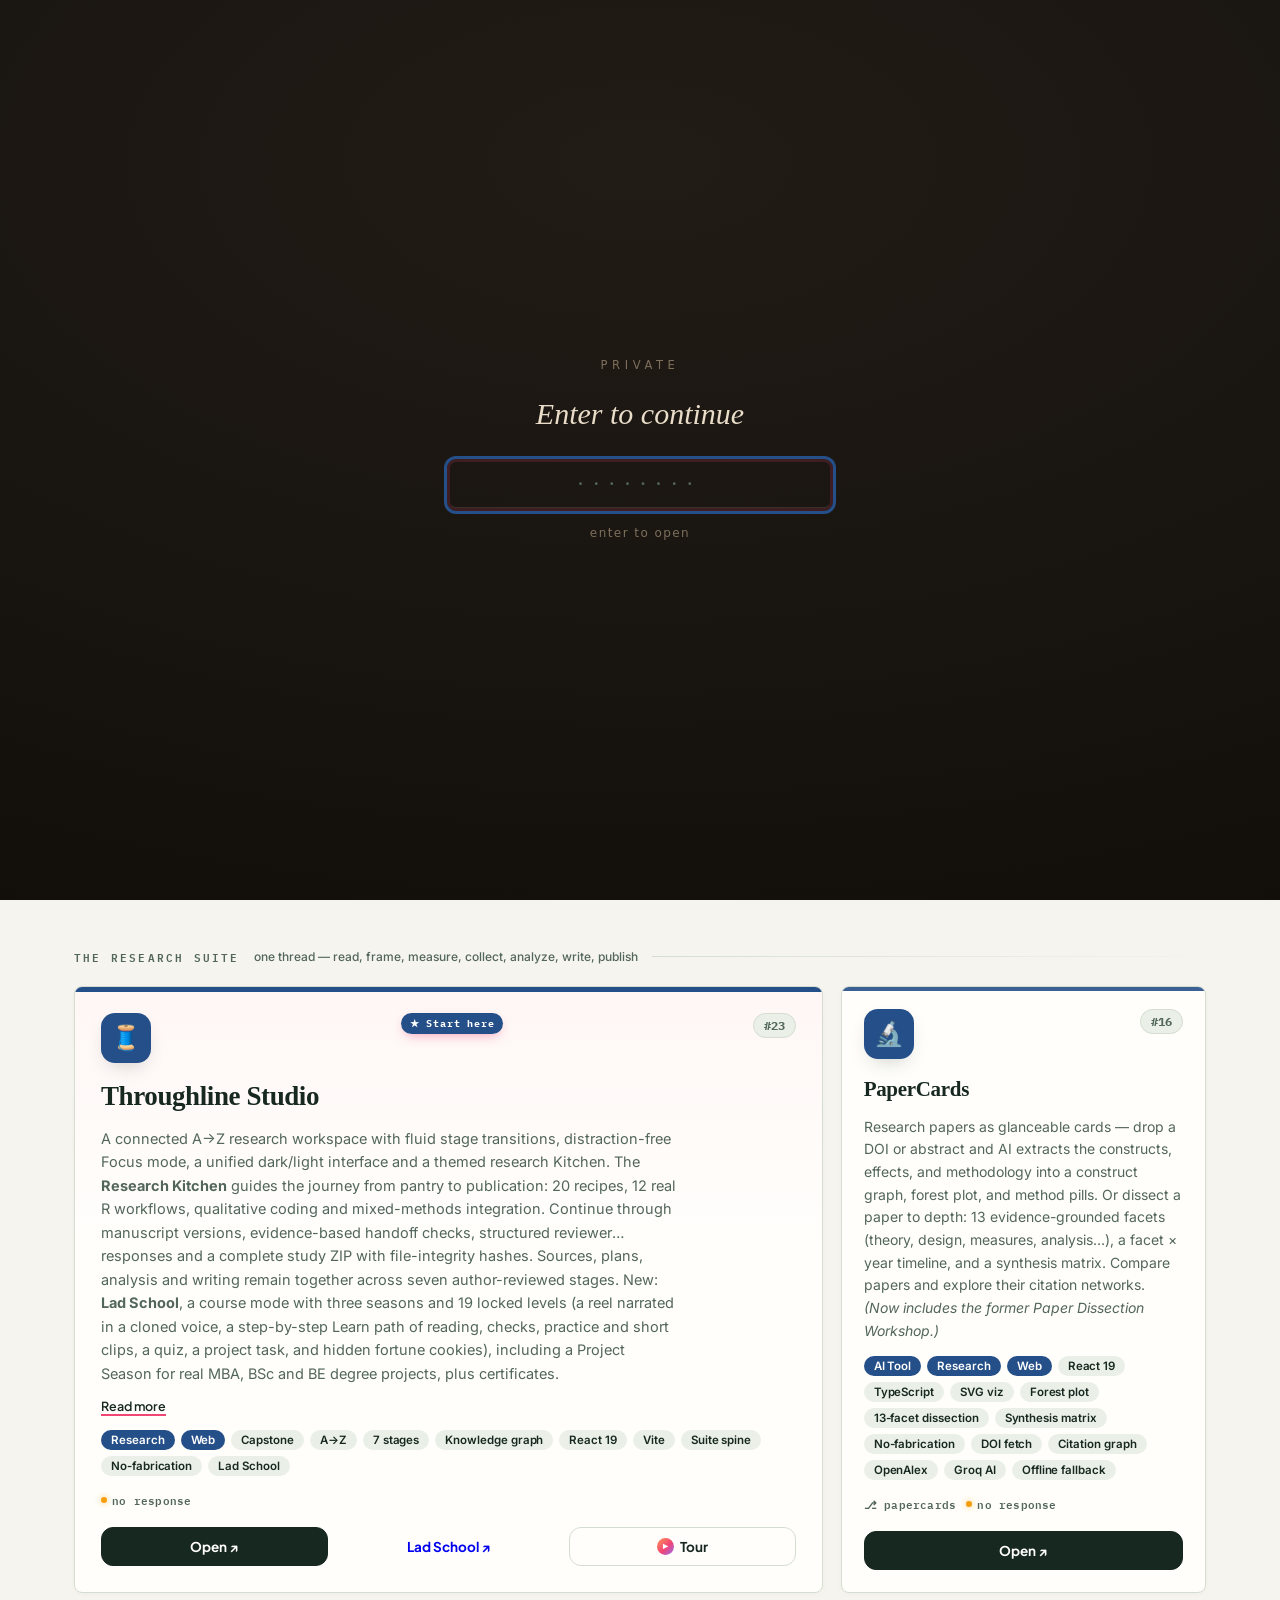
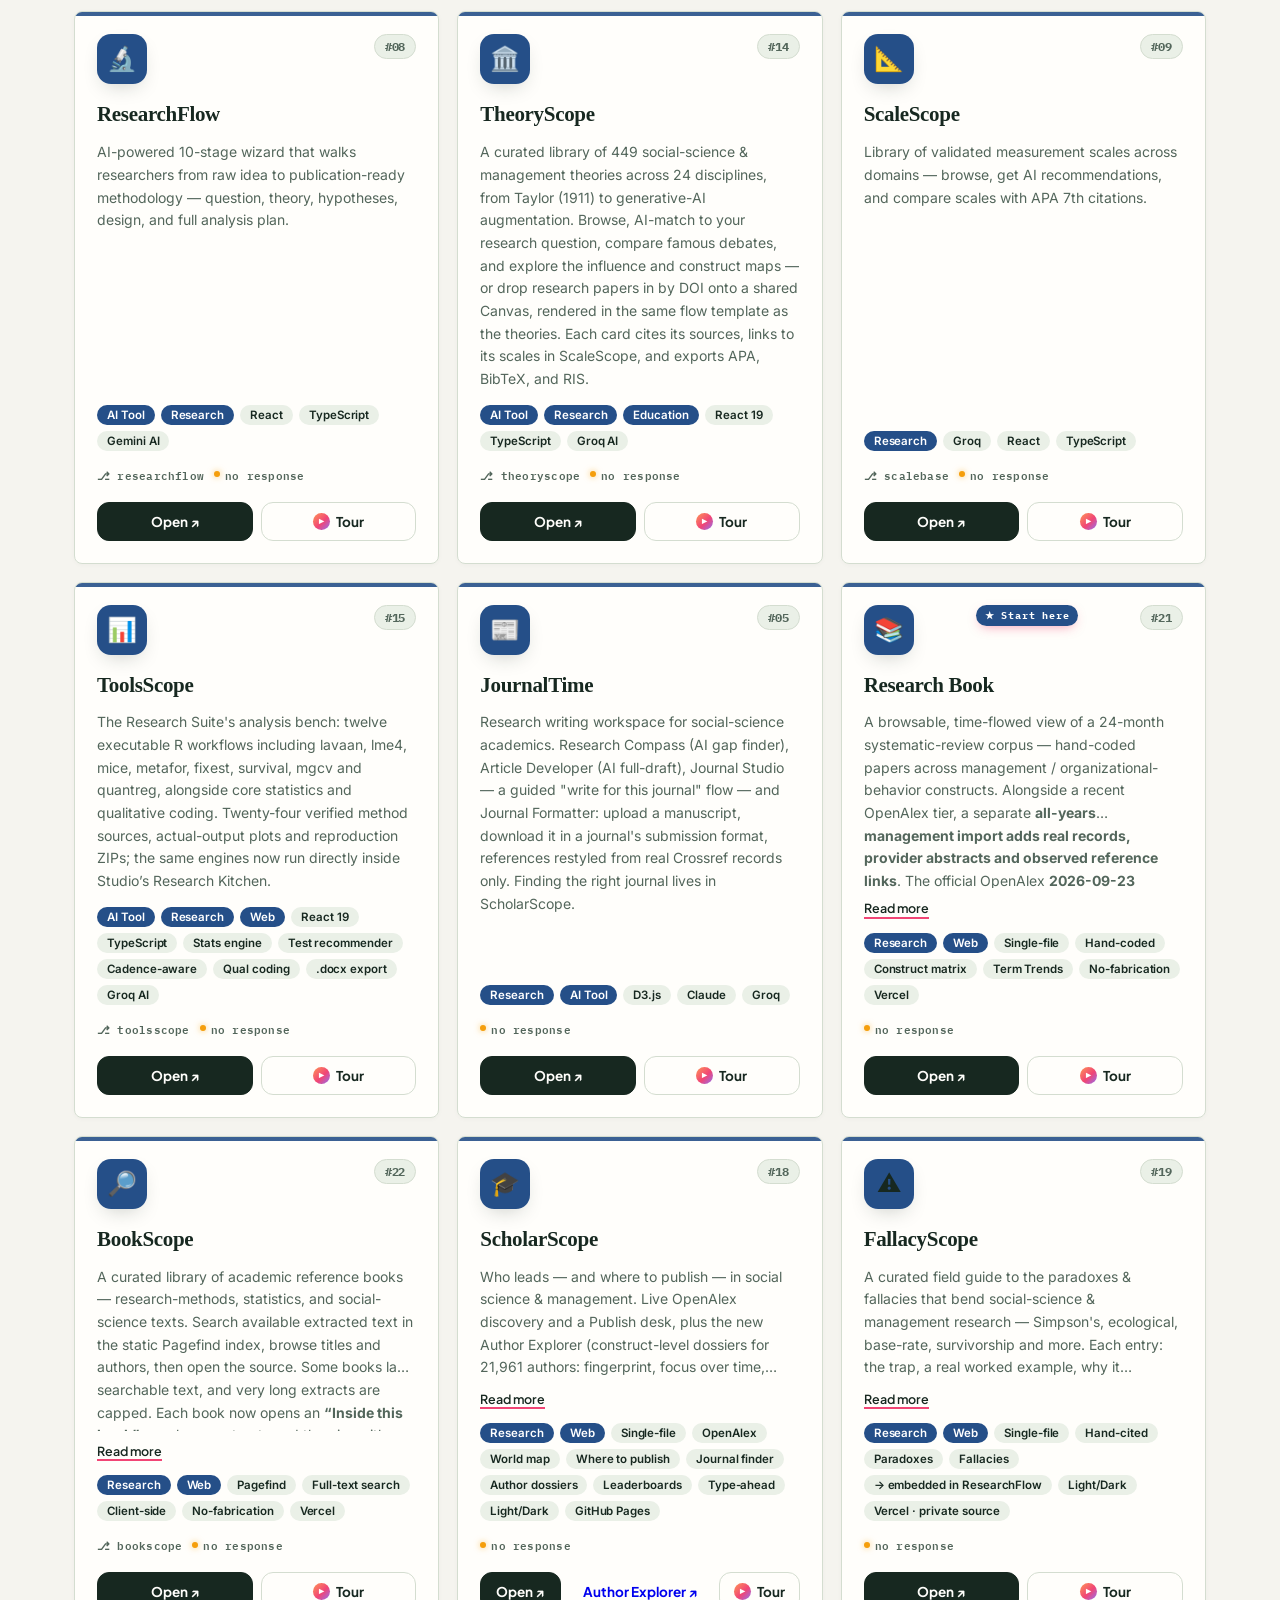
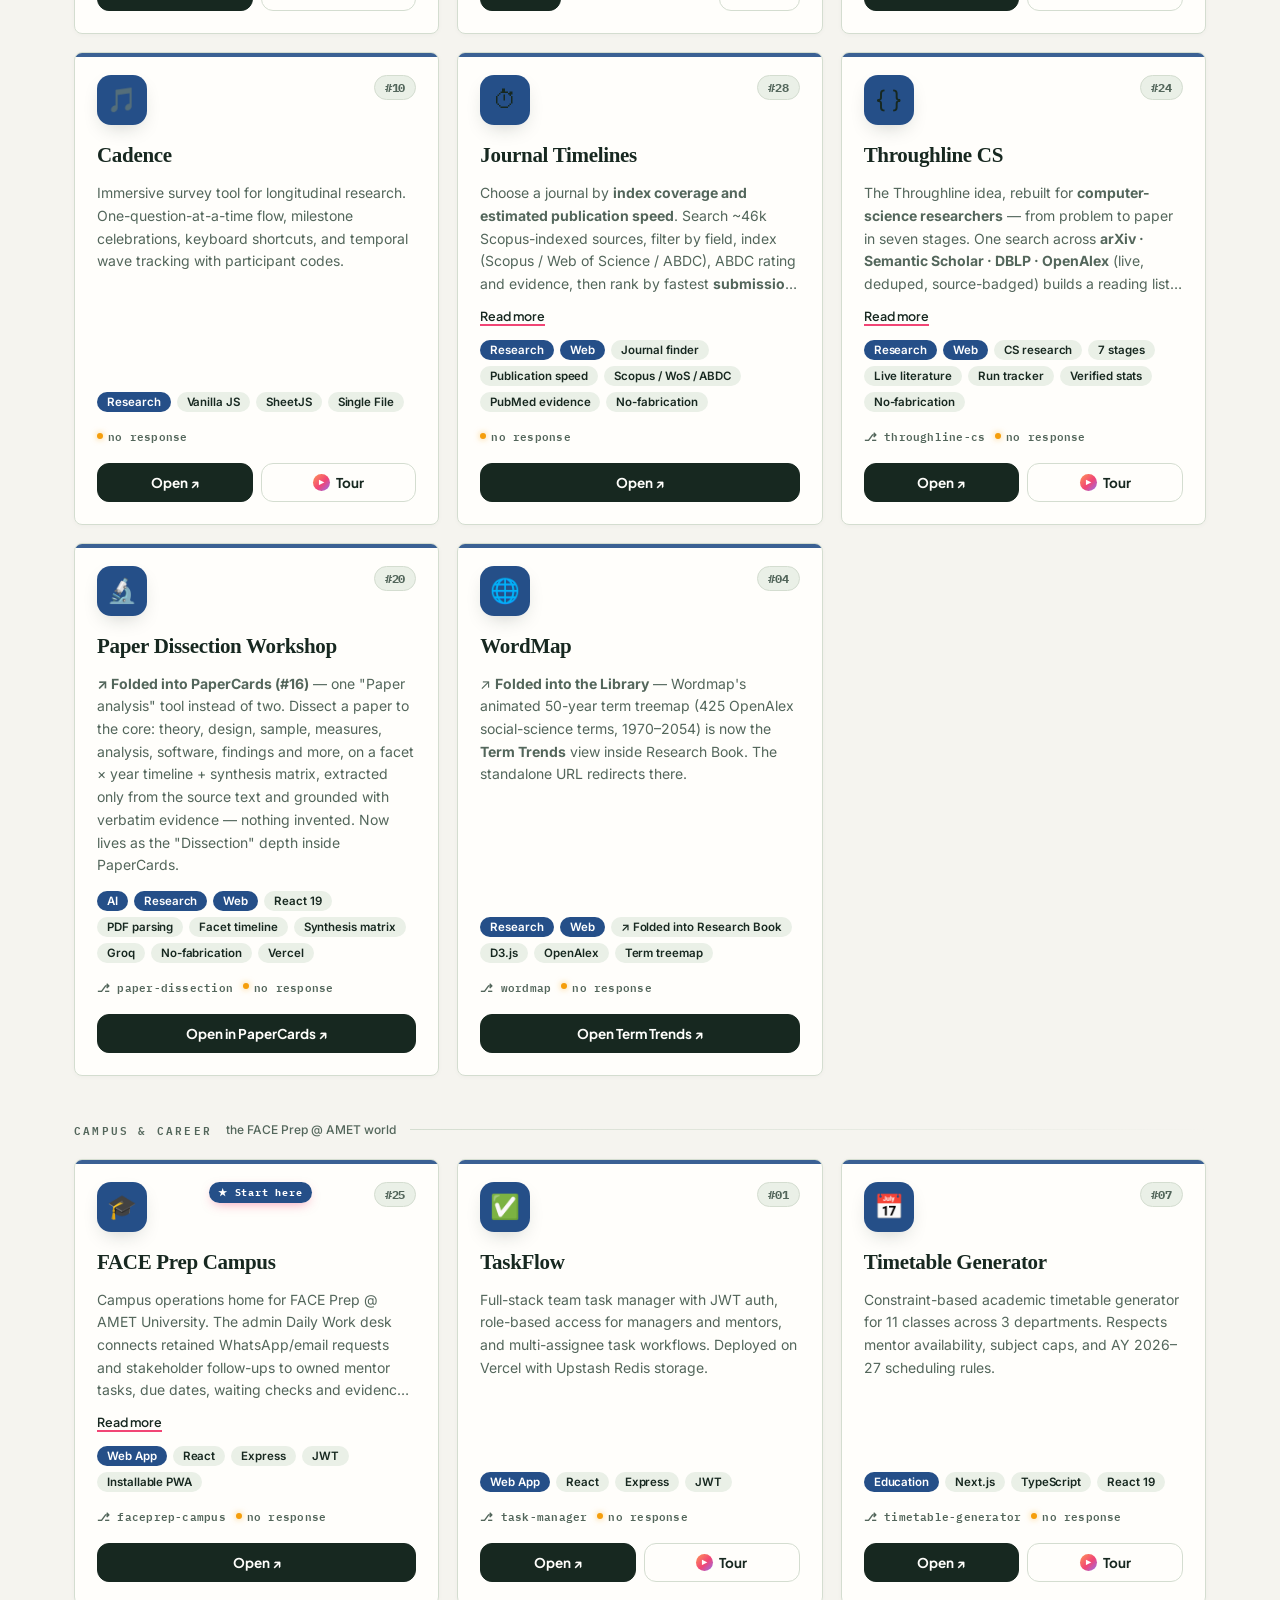
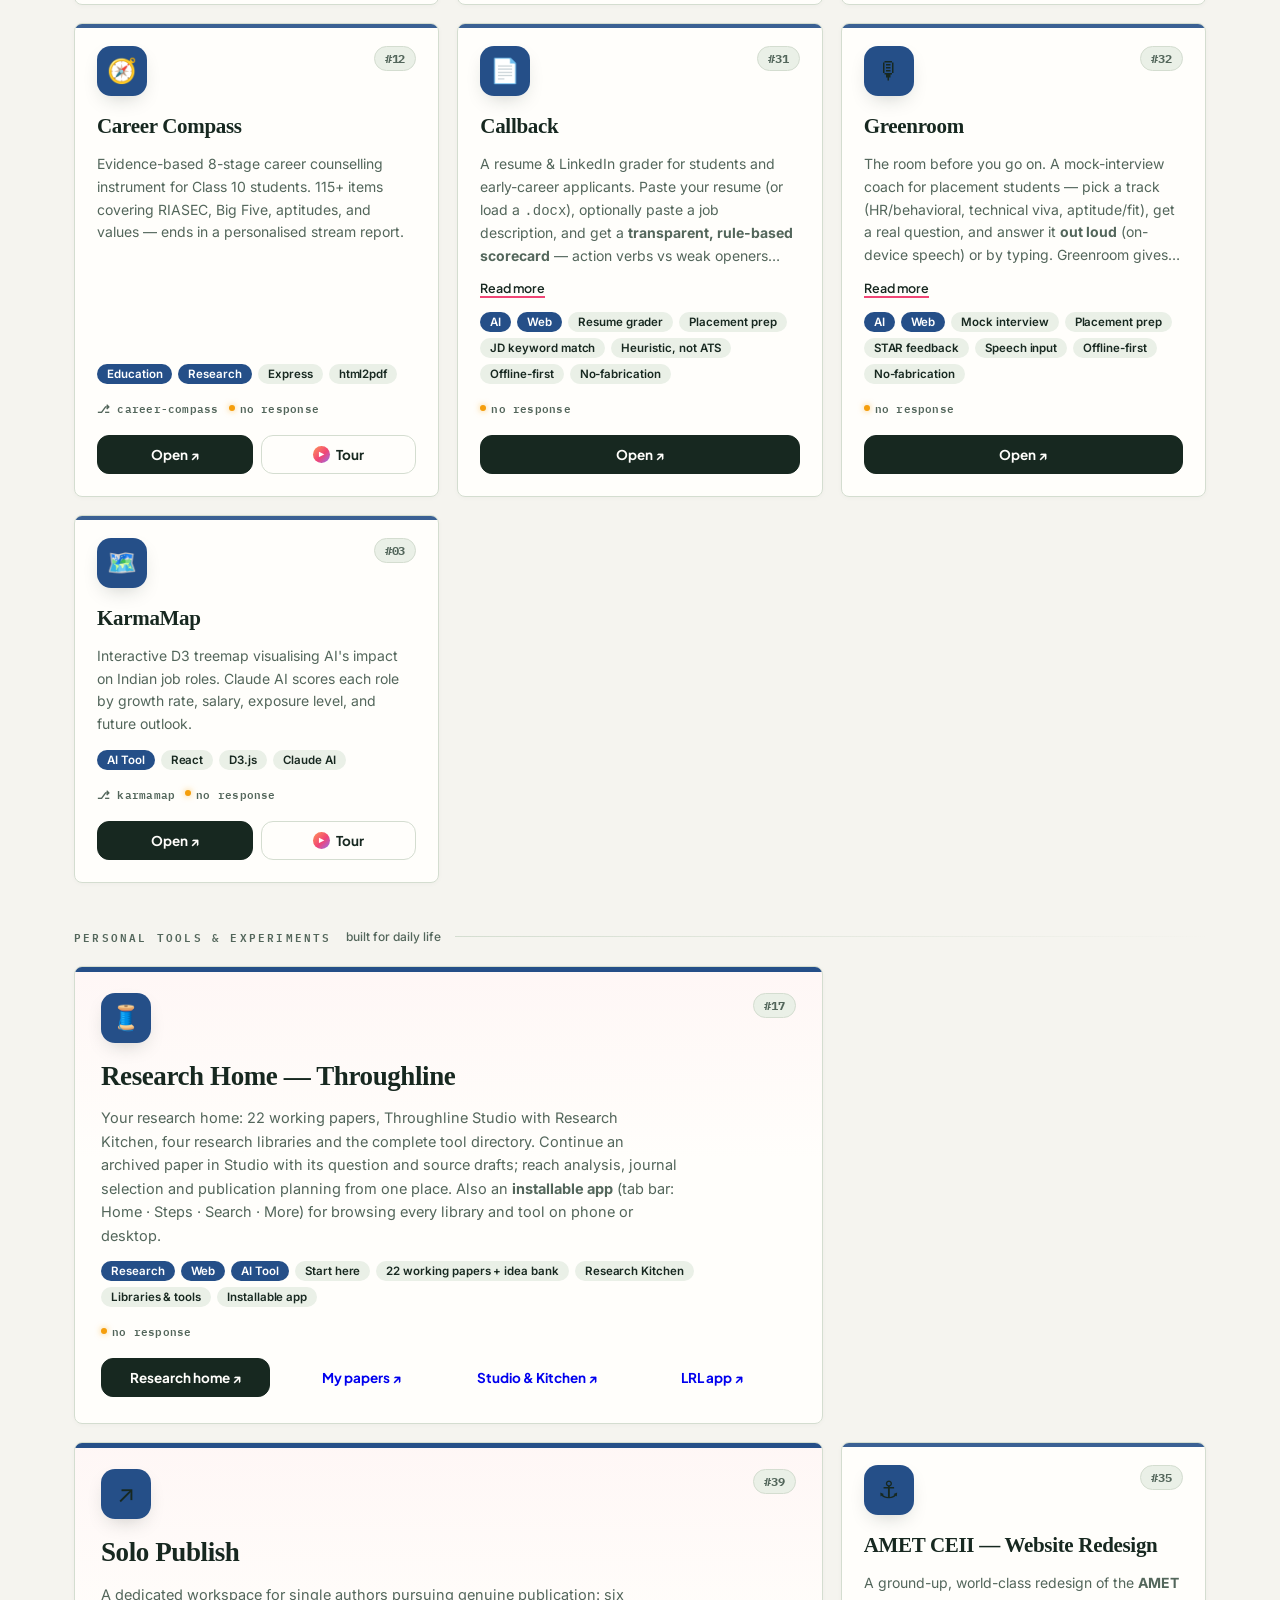
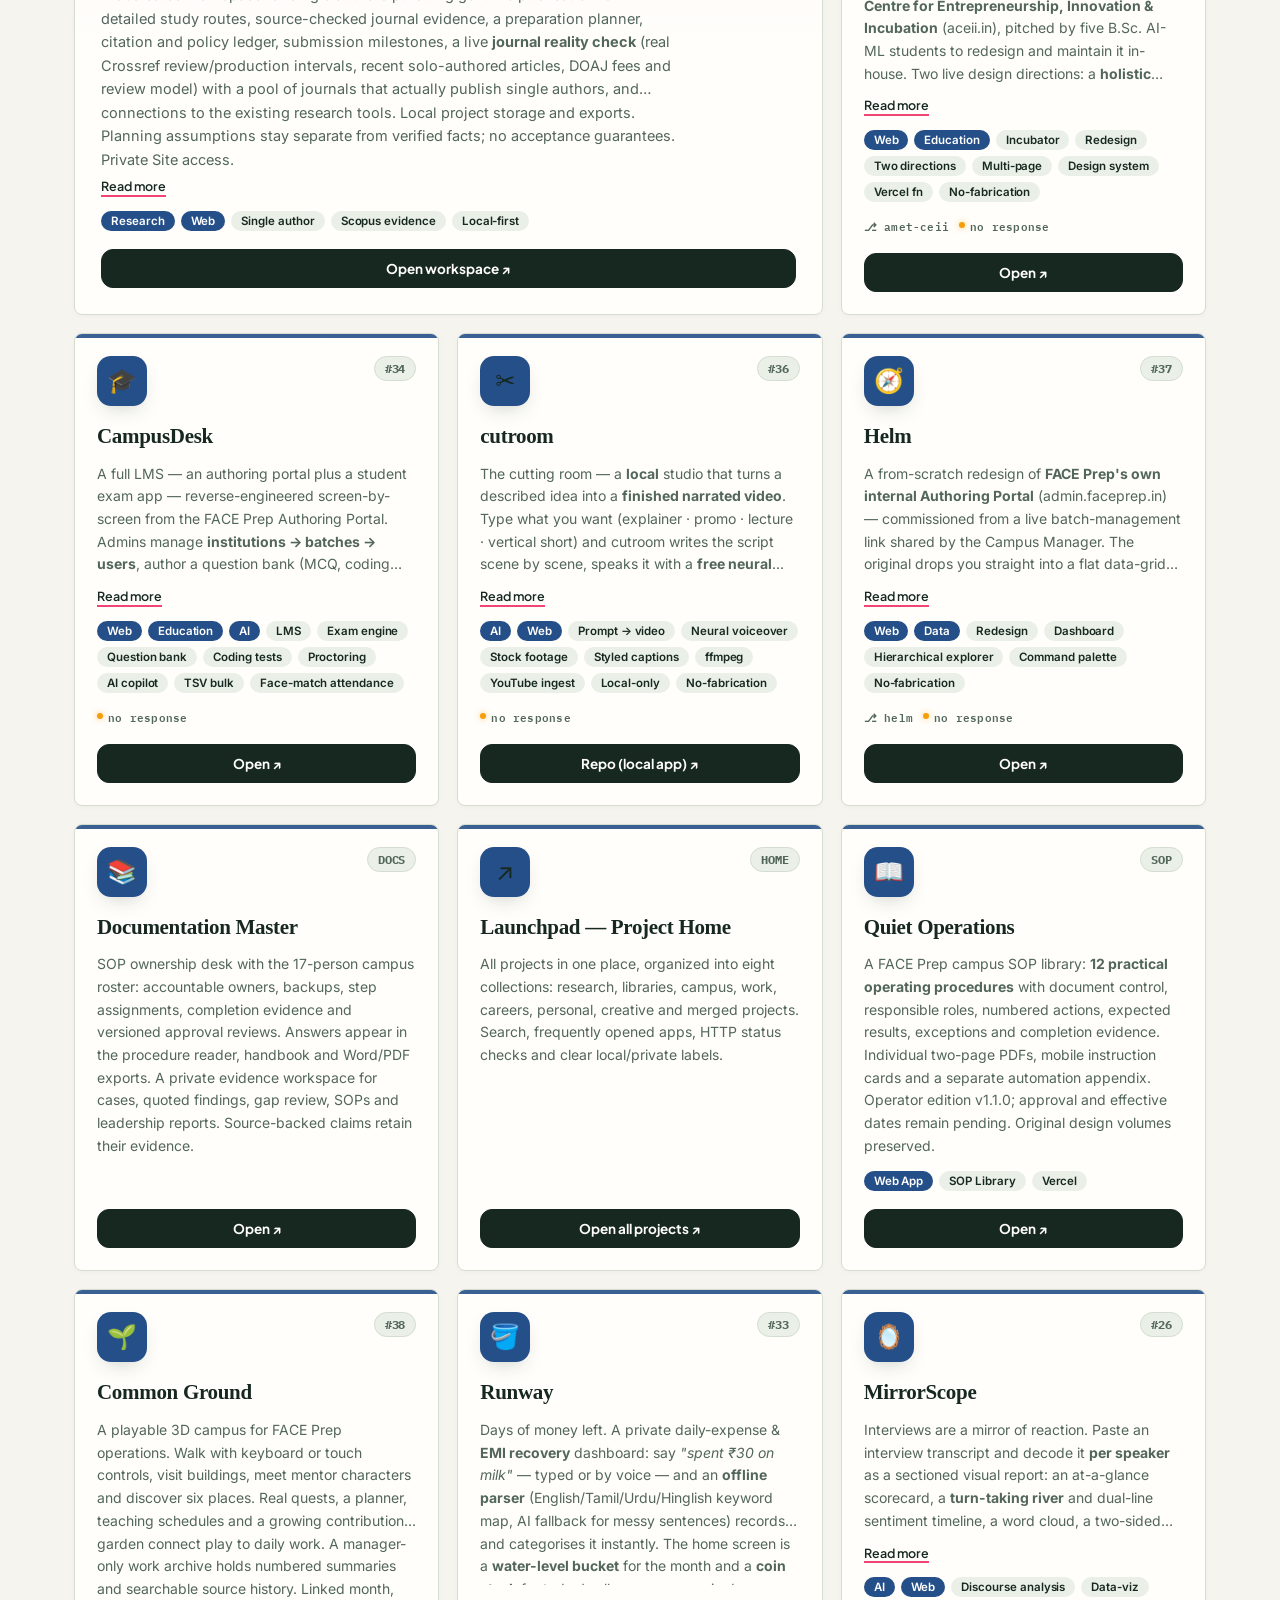
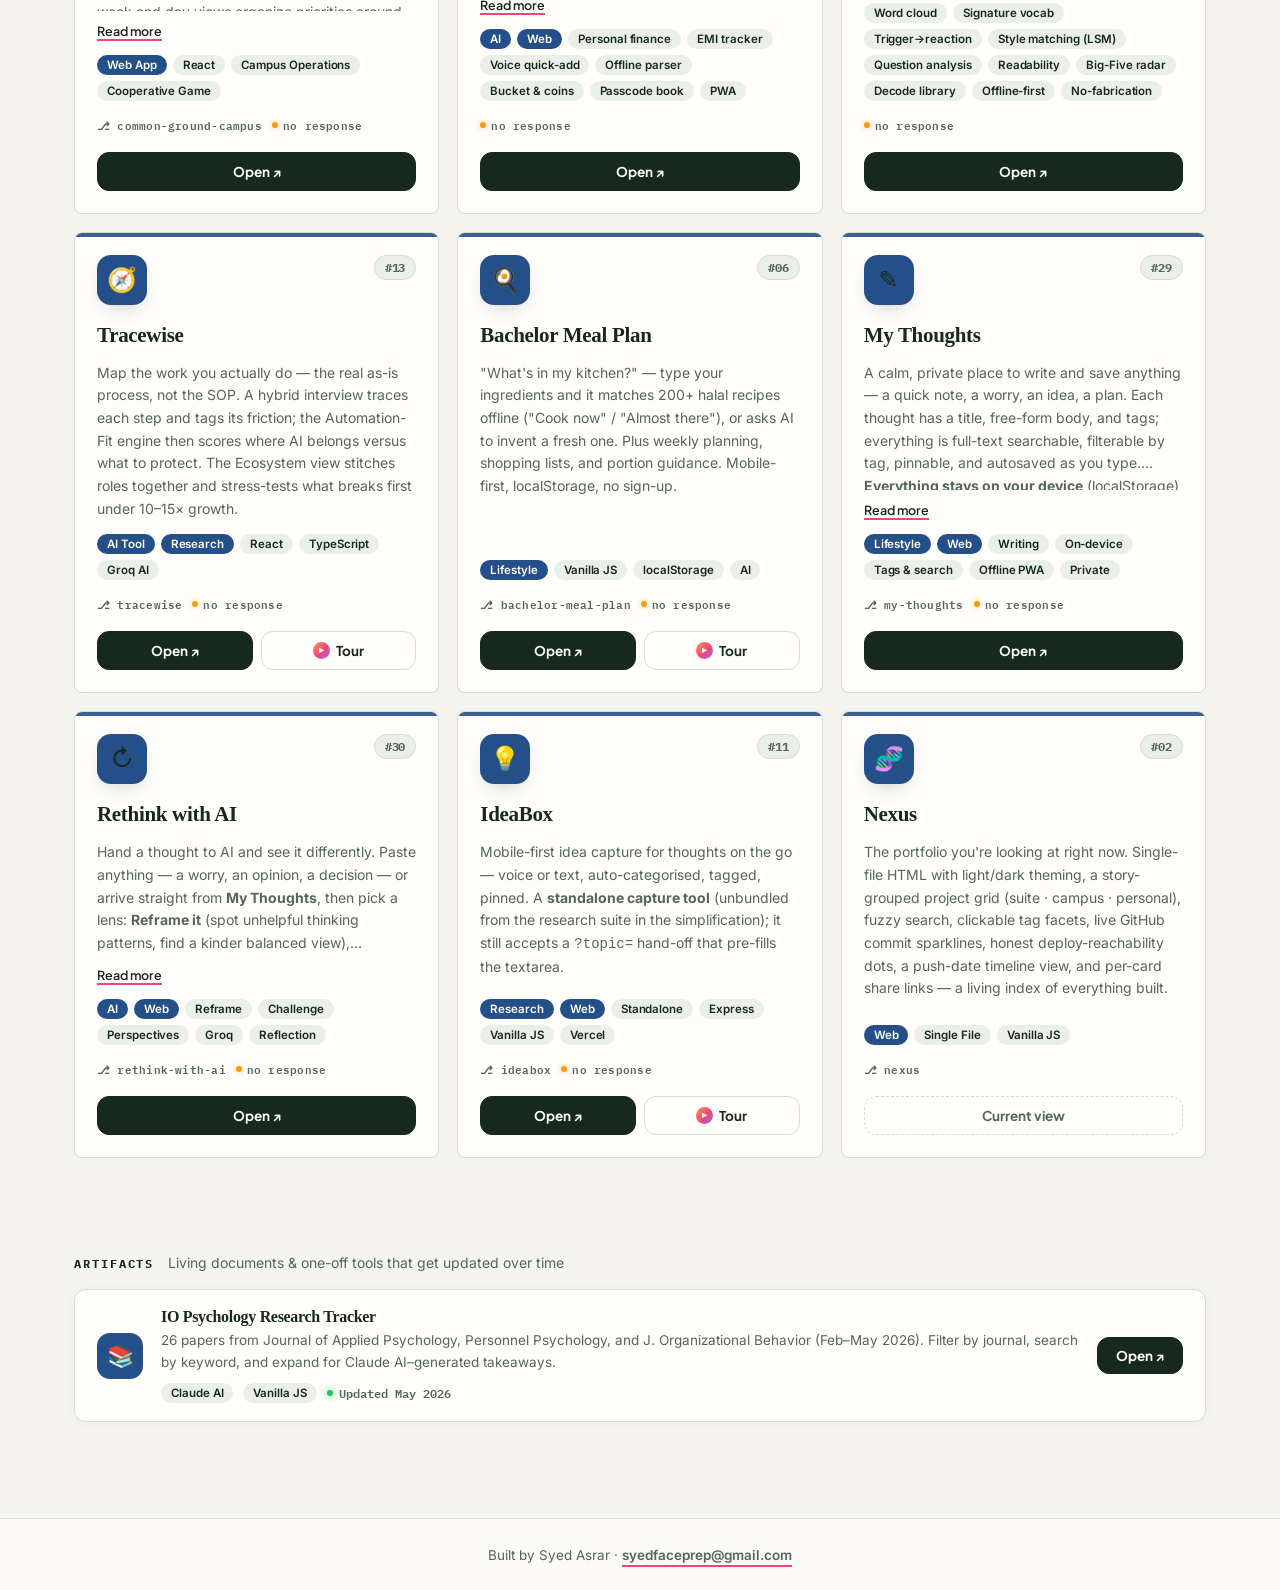
==== commit 1ac2bf1d: "Lad School: learn paths + voiced clips Co-Authored-By: Claude Opus 5.5 <noreply@anthropic.com> Claud" ====
--- a/index.html
+++ b/index.html
@@ -902,7 +902,7 @@
     <div class="card g-warm featured" data-cats="research web ai data" data-repo="syahmedu/throughline-studio" data-private>
       <div class="c-top"><span class="c-ico">🧵</span><span class="c-num">#23</span></div>
       <div class="c-title">Throughline Studio</div>
-      <div class="c-desc">A connected A→Z research workspace with fluid stage transitions, distraction-free Focus mode, a unified dark/light interface and a themed research Kitchen. The <strong>Research Kitchen</strong> guides the journey from pantry to publication: 20 recipes, 12 real R workflows, qualitative coding and mixed-methods integration. Continue through manuscript versions, evidence-based handoff checks, structured reviewer responses and a complete study ZIP with file-integrity hashes. Sources, plans, analysis and writing remain together across seven author-reviewed stages. New: <strong>Lad School</strong>, a course mode with three seasons and 19 locked levels (narrated reel, hands-on cards, quiz, project task), including a Project Season for real MBA, BSc and BE degree projects, plus certificates.</div>
+      <div class="c-desc">A connected A→Z research workspace with fluid stage transitions, distraction-free Focus mode, a unified dark/light interface and a themed research Kitchen. The <strong>Research Kitchen</strong> guides the journey from pantry to publication: 20 recipes, 12 real R workflows, qualitative coding and mixed-methods integration. Continue through manuscript versions, evidence-based handoff checks, structured reviewer responses and a complete study ZIP with file-integrity hashes. Sources, plans, analysis and writing remain together across seven author-reviewed stages. New: <strong>Lad School</strong>, a course mode with three seasons and 19 locked levels (a reel narrated in a cloned voice, a step-by-step Learn path of reading, checks, practice and short clips, a quiz, a project task, and hidden fortune cookies), including a Project Season for real MBA, BSc and BE degree projects, plus certificates.</div>
       <div class="c-tags">
         <span class="cat ct">Research</span>
         <span class="cat cw">Web</span>
